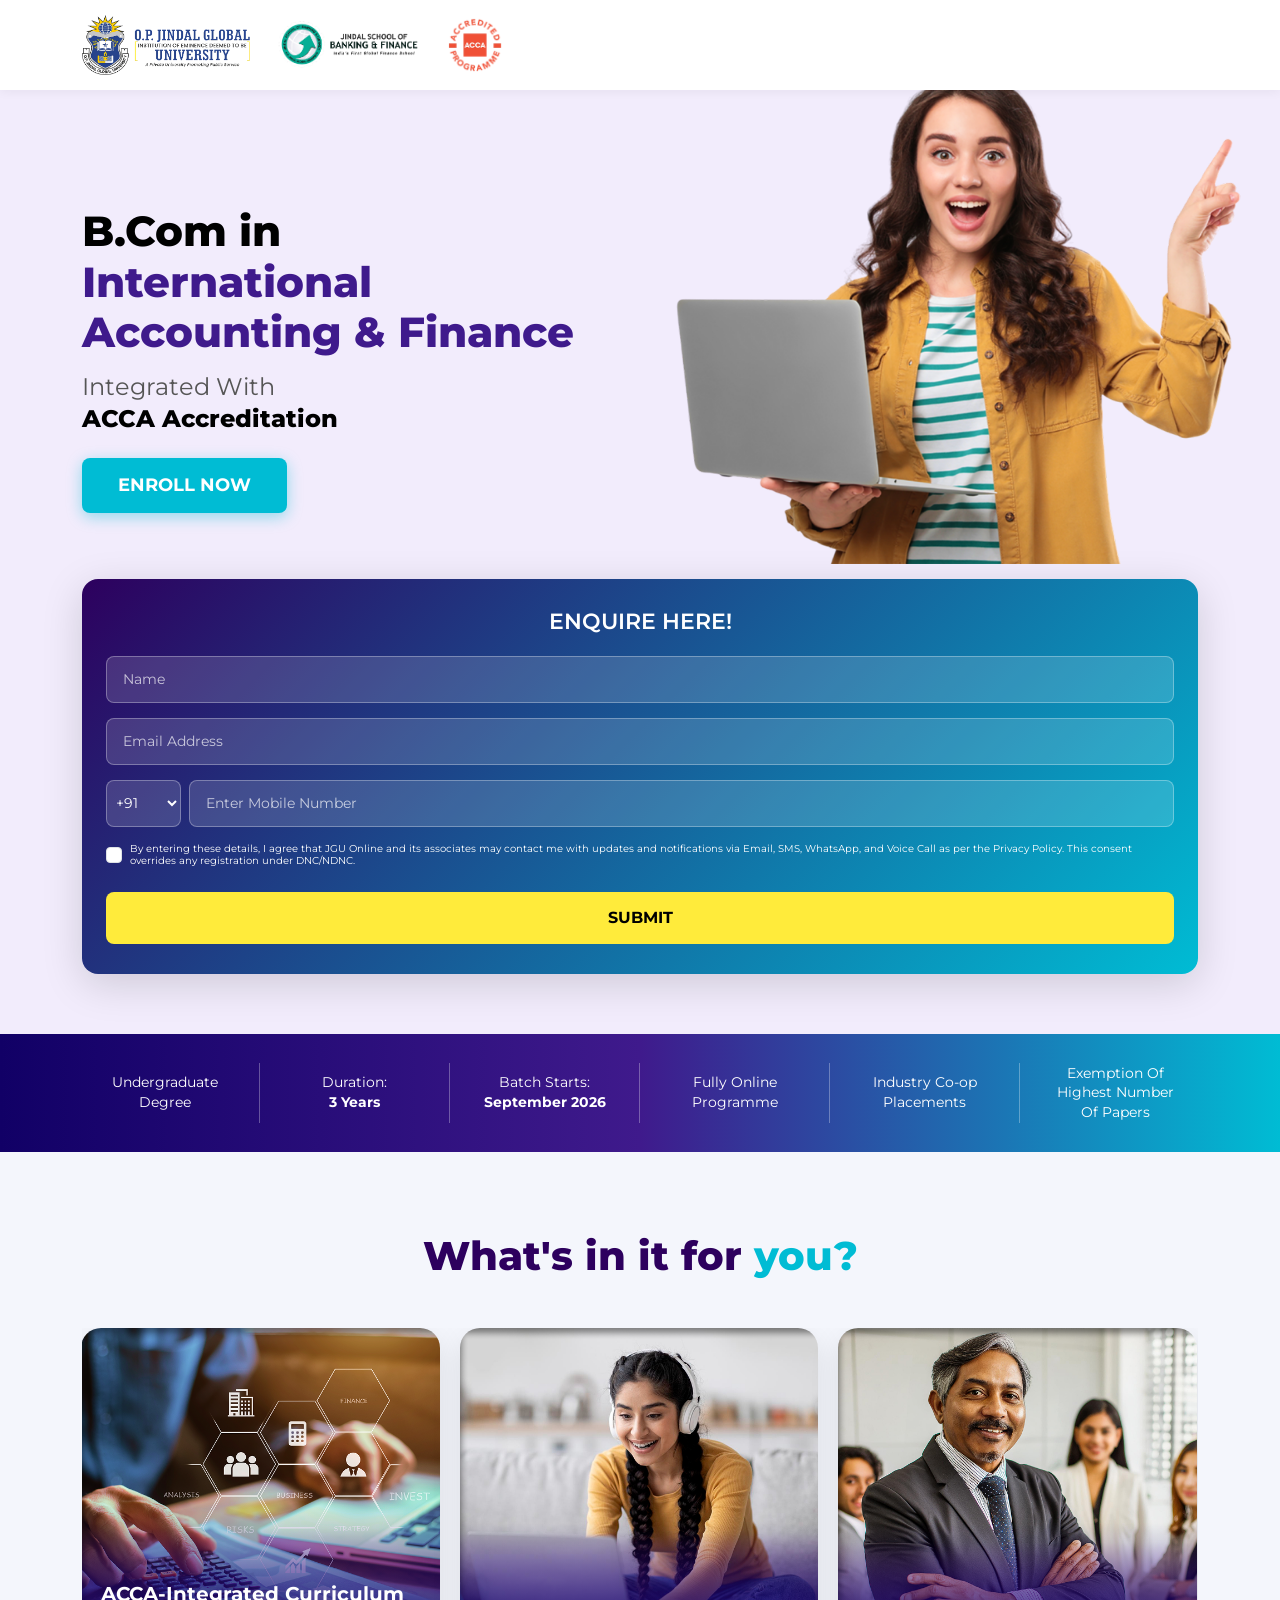
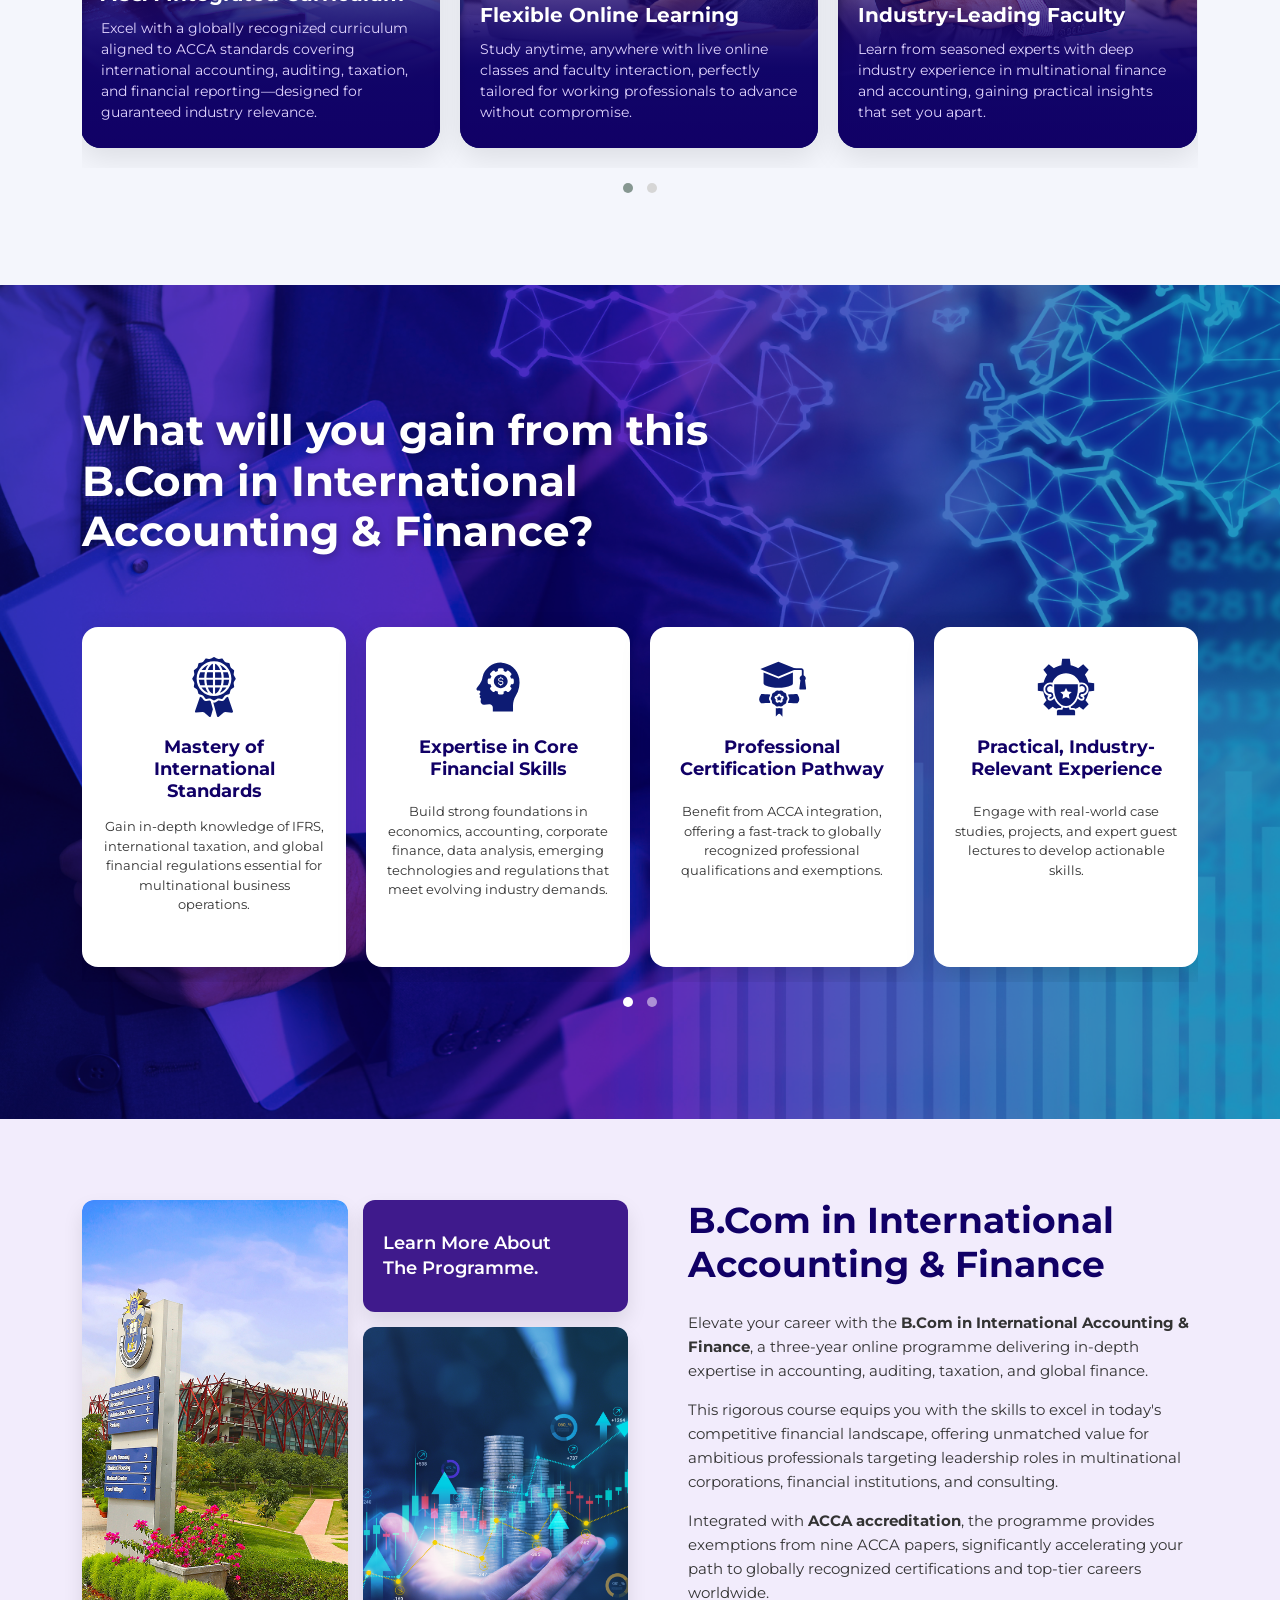
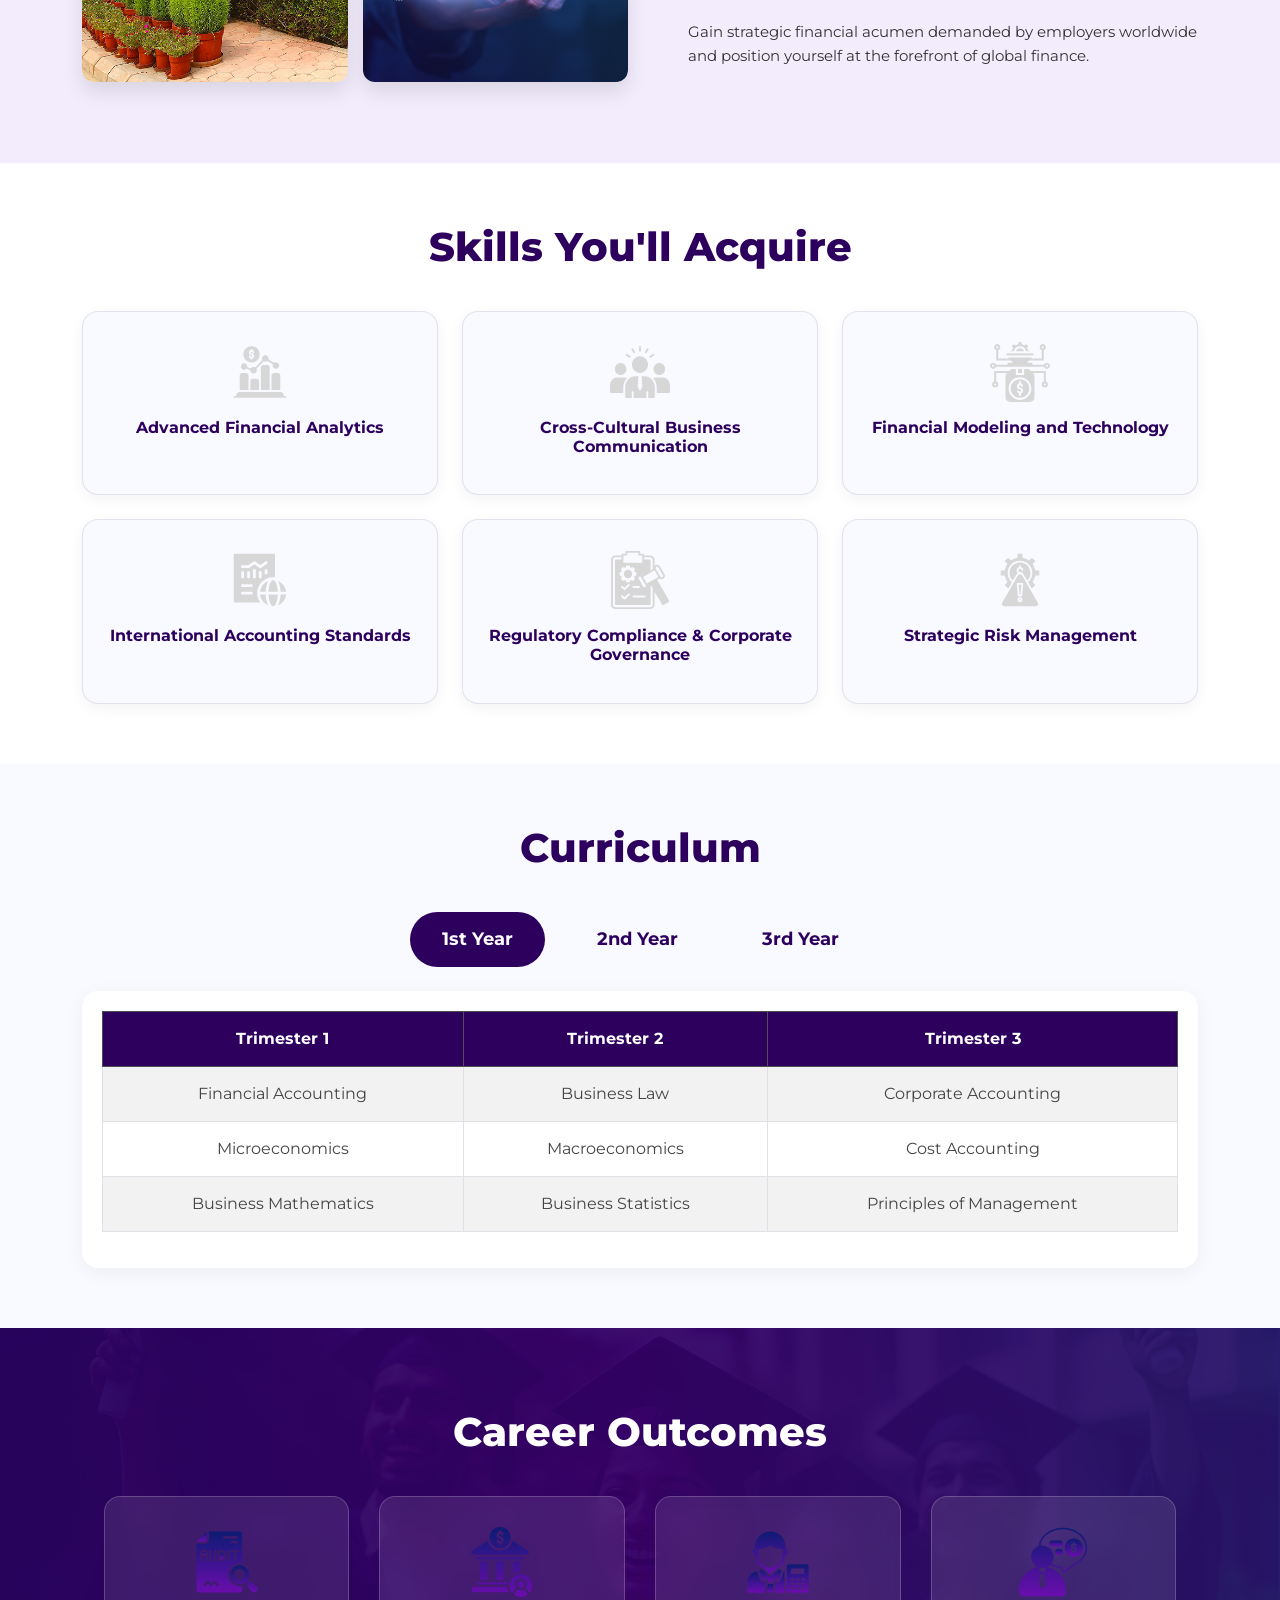
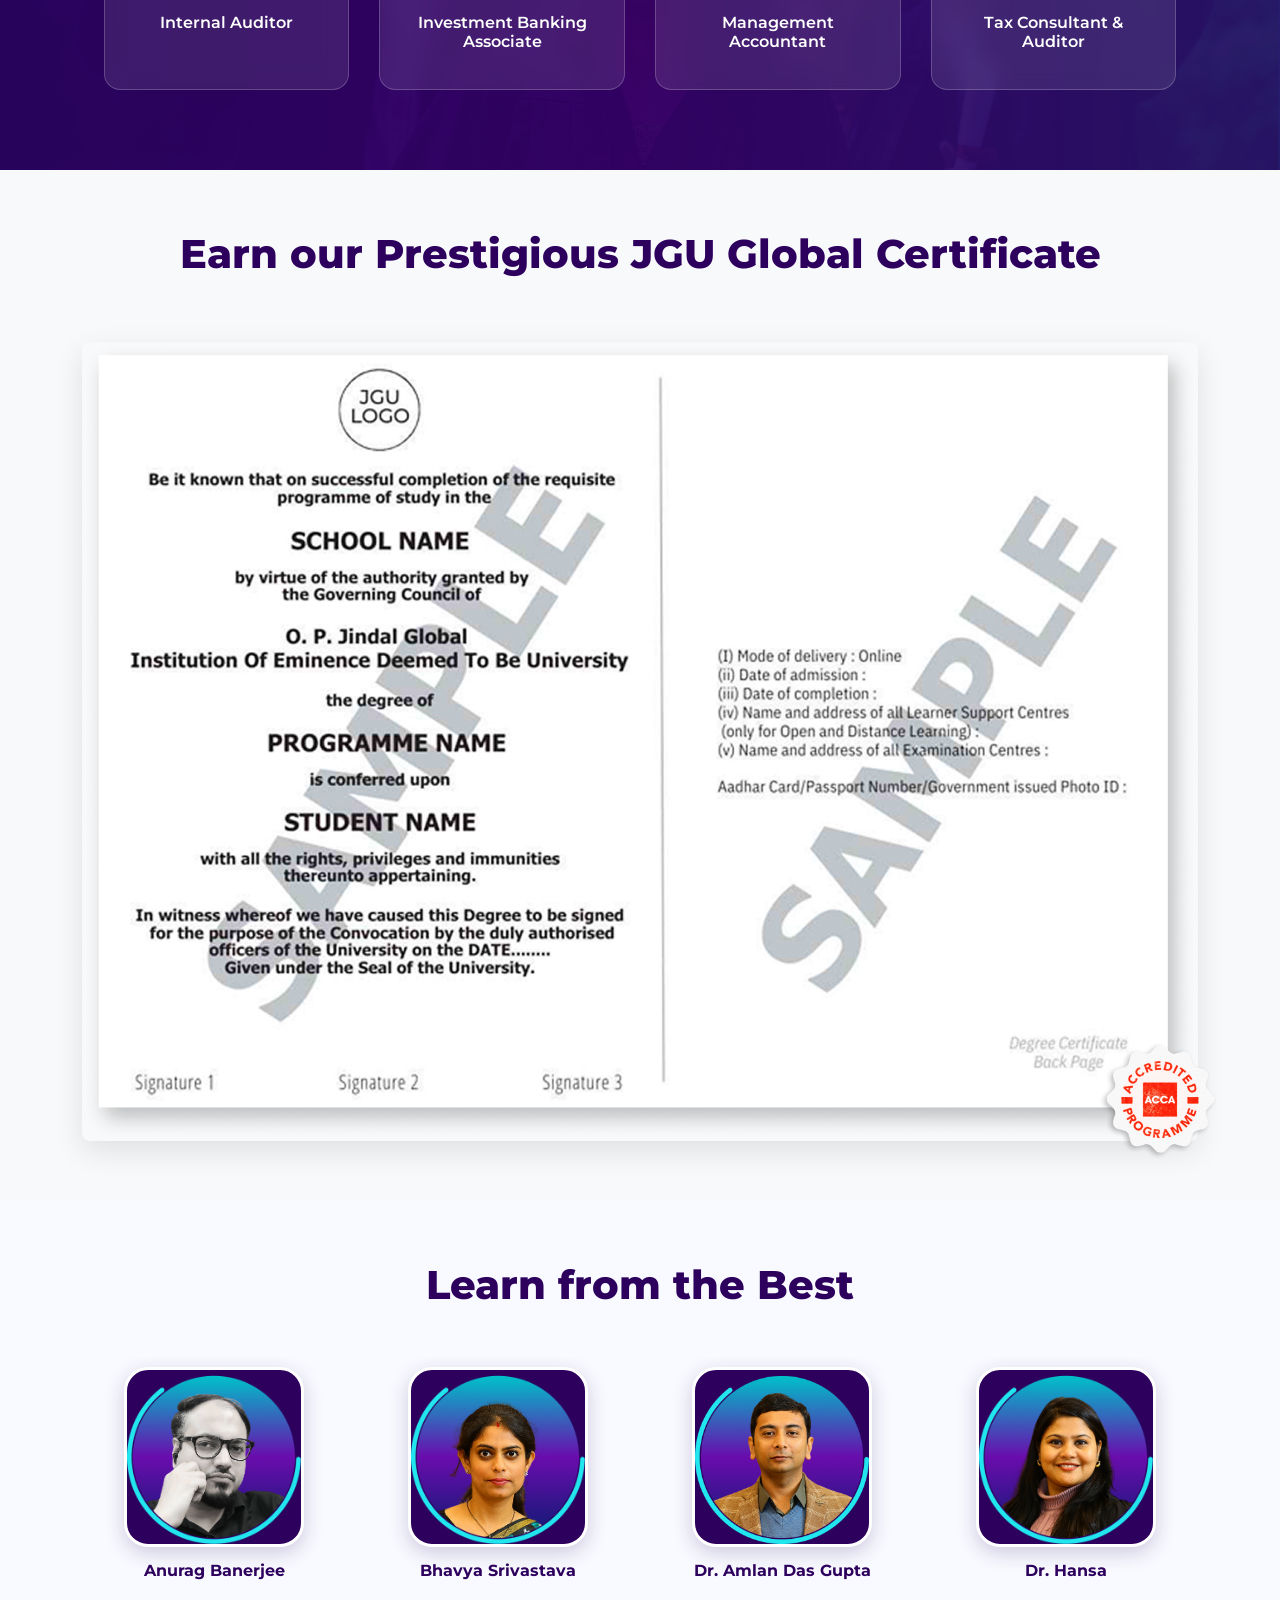
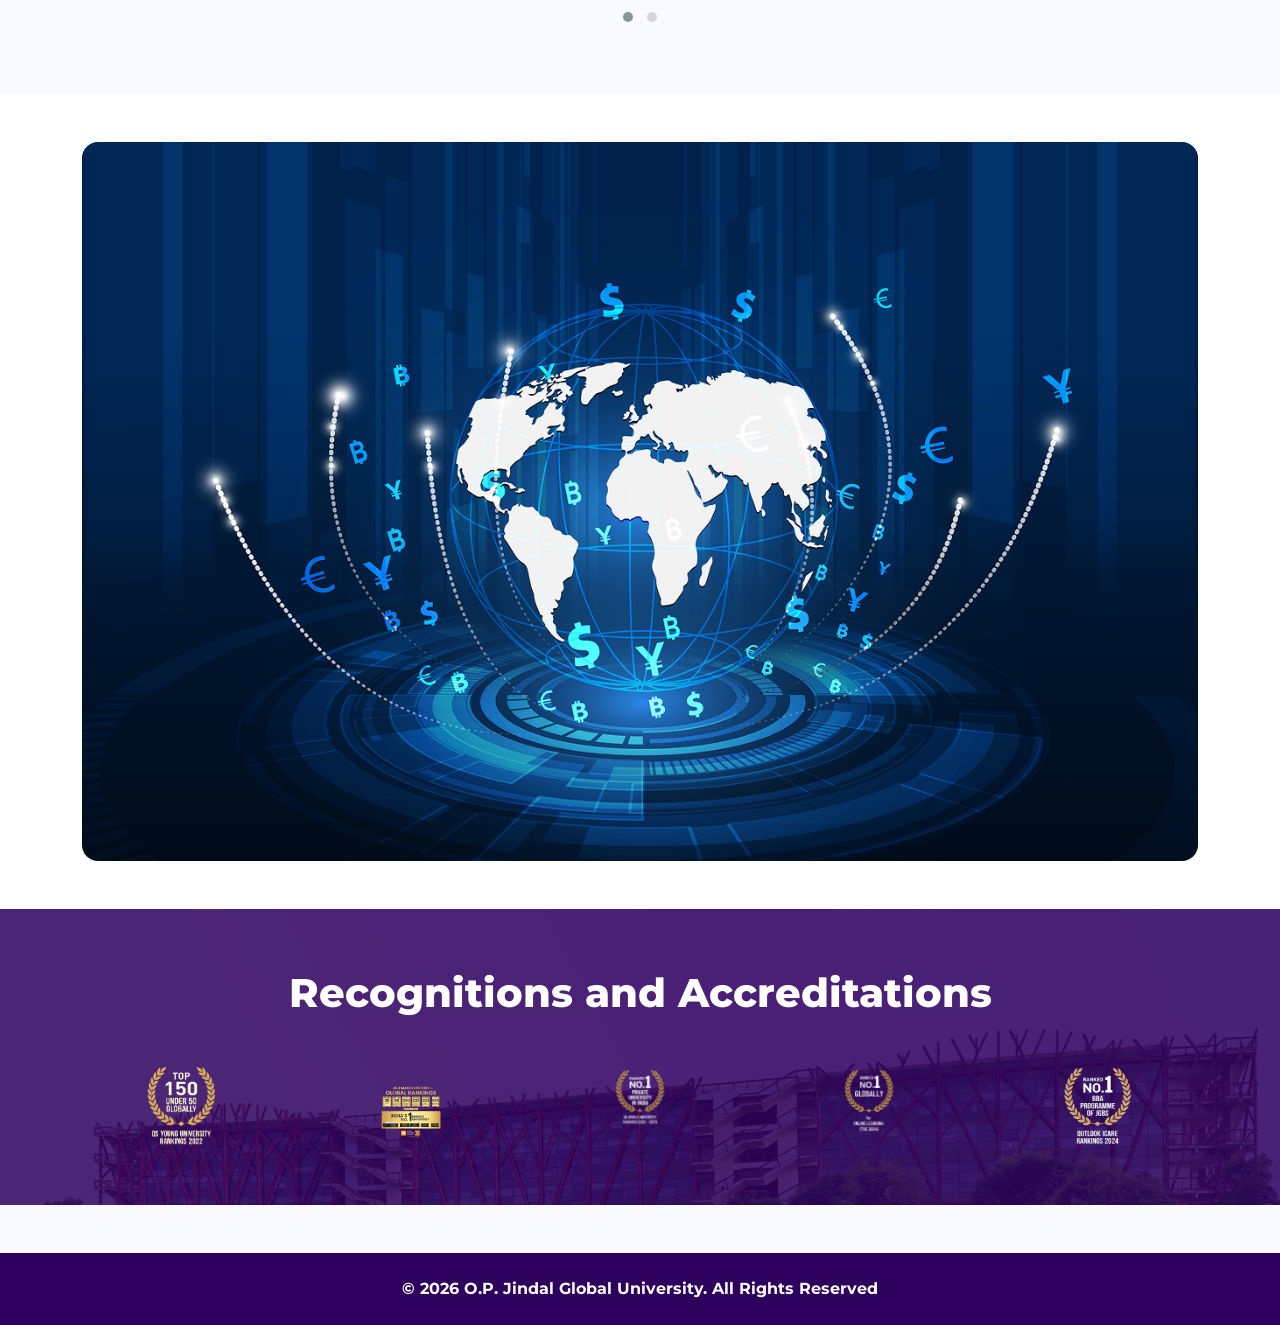
==== index.html @ ec458b99 "feat: implement interactive UI components with OwlCarousel and custom CSS styling for landing page" ====
<!DOCTYPE html>
<html lang="en">
<head>
  <meta charset="UTF-8">
  <meta name="viewport" content="width=device-width, initial-scale=1.0, viewport-fit=cover">
  <title>B.Com in International Accounting & Finance - O.P. Jindal Global University</title>

  <!-- Bootstrap CSS -->
  <link href="https://cdn.jsdelivr.net/npm/bootstrap@5.3.0/dist/css/bootstrap.min.css" rel="stylesheet">
  
  <!-- Owl Carousel -->
  <link rel="stylesheet" href="https://cdnjs.cloudflare.com/ajax/libs/OwlCarousel2/2.3.4/assets/owl.carousel.min.css"/>
  <link rel="stylesheet" href="https://cdnjs.cloudflare.com/ajax/libs/OwlCarousel2/2.3.4/assets/owl.theme.default.min.css"/>
  
  <!-- Bootstrap Icons -->
  <link href="https://cdn.jsdelivr.net/npm/bootstrap-icons@1.10.5/font/bootstrap-icons.css" rel="stylesheet">

  <!-- Google Fonts -->
  <link rel="preconnect" href="https://fonts.googleapis.com">
  <link rel="preconnect" href="https://fonts.gstatic.com" crossorigin>
  <link href="https://fonts.googleapis.com/css2?family=DM+Sans:wght@400;500;700&family=Montserrat:wght@300;400;500;600;700;800;900&display=swap" rel="stylesheet">

  <!-- Custom CSS -->
  <link rel="stylesheet" href="css/style.css">
</head>

<body>

  <!-- HEADER -->
  <header class="header-section section-global">
    <div class="container">
      <div class="row align-items-center">
        <div class="col-12">
          <div class="header-logos-container">
            <img src="Assets/Hero Section/LOGOS/1.png" class="header-logo-img" alt="JGU Logo">
            <img src="Assets/Hero Section/LOGOS/2.png" class="header-logo-img" alt="JSBF Logo">
            <img src="Assets/Hero Section/LOGOS/3.png" class="header-logo-img" alt="ACCA Logo">
          </div>
        </div>
      </div>
    </div>
  </header>

  <!-- HERO SECTION -->
  <section class="hero-section section-global">
    <div class="container">
      <div class="hero-inner">

        <!-- Left: Text -->
        <div class="hero-text-col">
          <h1 class="hero-title">
            <span class="title-black">B.Com in</span><br>
            <span class="title-purple">International<br>Accounting & Finance</span>
          </h1>
          <p class="hero-subtext">
            Integrated With<br>
            <strong>ACCA Accreditation</strong>
          </p>
          <div class="intro-btns mt-4">
            <a href="#enquire" class="btn-cta">ENROLL NOW</a>
          </div>
        </div>

        <!-- Center: Image -->
        <div class="hero-image-col">
          <img src="Assets/Hero Section/IMAGE/student image.png" alt="B.Com Student" class="hero-person-img">
        </div>

        <!-- Right: Form -->
        <div class="hero-form-col">
          <div class="enquire-hero-card">
            <h3 class="enquire-hero-title">ENQUIRE HERE!</h3>
            <form action="#" method="POST">
              <input type="text" class="hero-form-input" placeholder="Name" required>
              <input type="email" class="hero-form-input" placeholder="Email Address" required>
              <div class="d-flex mb-3">
                <select class="hero-form-input me-2 mb-0" style="width: 80px; padding: 12px 5px;" required>
                  <option value="+91">+91</option>
                </select>
                <input type="tel" class="hero-form-input mb-0 flex-grow-1" placeholder="Enter Mobile Number" required>
              </div>
              <div class="form-check mb-3">
                <input class="form-check-input" type="checkbox" value="" id="privacyCheck" required>
                <label class="form-check-label text-white" for="privacyCheck" style="font-size: 10px; line-height: 1.2;">
                  By entering these details, I agree that JGU Online and its associates may contact me with updates and notifications via Email, SMS, WhatsApp, and Voice Call as per the Privacy Policy. This consent overrides any registration under DNC/NDNC.
                </label>
              </div>
              <button type="submit" class="hero-submit-btn">SUBMIT</button>
            </form>
          </div>
        </div>

      </div>
    </div>

    <!-- Info Strip -->
    <div class="hero-info-strip">
      <div class="container">
        <div class="row text-center text-white align-items-center justify-content-center flex-wrap" style="row-gap: 15px;">
          <div class="col-6 col-md-4 col-lg-2 info-col">
            <p>Undergraduate<br>Degree</p>
          </div>
          <div class="col-6 col-md-4 col-lg-2 info-col">
            <p>Duration:<br><strong>3 Years</strong></p>
          </div>
          <div class="col-6 col-md-4 col-lg-2 info-col">
            <p>Batch Starts:<br><strong>September 2026</strong></p>
          </div>
          <div class="col-6 col-md-4 col-lg-2 info-col">
            <p>Fully Online<br>Programme</p>
          </div>
          <div class="col-6 col-md-4 col-lg-2 info-col">
            <p>Industry Co-op<br>Placements</p>
          </div>
          <div class="col-6 col-md-4 col-lg-2 info-col border-0">
            <p>Exemption Of<br>Highest Number<br>Of Papers</p>
          </div>
        </div>
      </div>
    </div>
  </section>



  <!-- WHAT'S IN IT FOR YOU -->
  <section class="whats-in-it-section section-global">
    <div class="container">
      <h2 class="section-title">What's in it for <span class="whats-title-highlight">you?</span></h2>
      <div class="whats-carousel owl-carousel owl-theme mt-5">
        
        <div class="whats-card">
          <div class="whats-img-wrapper">
            <img src="Assets/Whats in it for you/IMAGES/ACCA-Integrated Curriculum.png" alt="ACCA-Integrated Curriculum">
            <div class="whats-content">
              <h4 class="whats-card-title">ACCA-Integrated Curriculum</h4>
              <p class="whats-card-desc">Excel with a globally recognized curriculum aligned to ACCA standards covering international accounting, auditing, taxation, and financial reporting—designed for guaranteed industry relevance.</p>
            </div>
          </div>
        </div>

        <div class="whats-card">
          <div class="whats-img-wrapper">
            <img src="Assets/Whats in it for you/IMAGES/Flexible Online Learning.png" alt="Flexible Online Learning">
            <div class="whats-content">
              <h4 class="whats-card-title">Flexible Online Learning</h4>
              <p class="whats-card-desc">Study anytime, anywhere with live online classes and faculty interaction, perfectly tailored for working professionals to advance without compromise.</p>
            </div>
          </div>
        </div>

        <div class="whats-card">
          <div class="whats-img-wrapper">
            <img src="Assets/Whats in it for you/IMAGES/Industry-Leading Faculty.png" alt="Industry-Leading Faculty">
            <div class="whats-content">
              <h4 class="whats-card-title">Industry-Leading Faculty</h4>
              <p class="whats-card-desc">Learn from seasoned experts with deep industry experience in multinational finance and accounting, gaining practical insights that set you apart.</p>
            </div>
          </div>
        </div>

        <div class="whats-card">
          <div class="whats-img-wrapper">
            <img src="Assets/Whats in it for you/IMAGES/Hands-On Experience.png" alt="Hands-On Experience">
            <div class="whats-content">
              <h4 class="whats-card-title">Hands-On Experience</h4>
              <p class="whats-card-desc">Apply knowledge through real-world projects, financial case studies, and exclusive guest lectures, building skills employers demand.</p>
            </div>
          </div>
        </div>

        <div class="whats-card">
          <div class="whats-img-wrapper">
            <img src="Assets/Whats in it for you/IMAGES/Guaranteed Career Growth.png" alt="Guaranteed Career Growth">
            <div class="whats-content">
              <h4 class="whats-card-title">Guaranteed Career Growth</h4>
              <p class="whats-card-desc">Gain the knowledge to accelerate your career in accounting, auditing, corporate finance, taxation, and international finance. With dedicated career support, networking, and internships, you're assured a direct path to prestigious roles and lasting success.</p>
            </div>
          </div>
        </div>

      </div>
    </div>
  </section>

  <!-- WHAT WILL YOU GAIN -->
  <section class="what-gain-section section-global" style="background: url('Assets/What will you gain/IMAGES/bg picture.png') center/cover no-repeat;">
    <div class="container position-relative z-1">
      <div class="row mb-5">
        <div class="col-12 text-start">
          <h2 class="what-gain-main-title">What will you gain from this<br>B.Com in International<br>Accounting & Finance?</h2>
        </div>
      </div>
      
      <div class="row">
        <div class="col-12">
          <div class="what-gain-carousel owl-carousel owl-theme">
            
            <div class="what-gain-card text-center">
              <div class="what-gain-icon">
                <img src="Assets/What will you gain/ICONS/Mastery of  International Standards.svg" alt="Mastery of International Standards">
              </div>
              <h4 class="what-gain-card-title">Mastery of<br>International<br>Standards</h4>
              <p class="what-gain-card-desc">Gain in-depth knowledge of IFRS, international taxation, and global financial regulations essential for multinational business operations.</p>
            </div>

            <div class="what-gain-card text-center">
              <div class="what-gain-icon">
                <img src="Assets/What will you gain/ICONS/Expertise in Core Financial Skills.svg" alt="Expertise in Core Financial Skills">
              </div>
              <h4 class="what-gain-card-title">Expertise in Core<br>Financial Skills</h4>
              <p class="what-gain-card-desc">Build strong foundations in economics, accounting, corporate finance, data analysis, emerging technologies and regulations that meet evolving industry demands.</p>
            </div>

            <div class="what-gain-card text-center">
              <div class="what-gain-icon">
                <img src="Assets/What will you gain/ICONS/Professional Certification Pathway.svg" alt="Professional Certification Pathway">
              </div>
              <h4 class="what-gain-card-title">Professional<br>Certification Pathway</h4>
              <p class="what-gain-card-desc">Benefit from ACCA integration, offering a fast-track to globally recognized professional qualifications and exemptions.</p>
            </div>

            <div class="what-gain-card text-center">
              <div class="what-gain-icon">
                <img src="Assets/What will you gain/ICONS/Practical, Industry-Relevant Experience.svg" alt="Practical, Industry-Relevant Experience">
              </div>
              <h4 class="what-gain-card-title">Practical, Industry-<br>Relevant Experience</h4>
              <p class="what-gain-card-desc">Engage with real-world case studies, projects, and expert guest lectures to develop actionable skills.</p>
            </div>

            <div class="what-gain-card text-center">
              <div class="what-gain-icon">
                <img src="Assets/What will you gain/ICONS/Strong Career Prospects.svg" alt="Strong Career Prospects">
              </div>
              <h4 class="what-gain-card-title">Strong Career<br>Prospects</h4>
              <p class="what-gain-card-desc">Secure opportunities in global audit, taxation, financial planning, and consulting roles across multinational firms and regulatory bodies.</p>
            </div>

          </div>
        </div>
      </div>
    </div>
  </section>

  <!-- ABOUT PROGRAMME SECTION -->
  <section class="about-programme-section section-global">
    <div class="container">
      <div class="row align-items-center">
        <!-- Left: Image Grid -->
        <div class="col-lg-6 mb-5 mb-lg-0">
          <div class="about-image-grid">
            <img src="Assets/B.com programme/IMAGES/IMG 1.png" alt="Campus Building" class="about-img-1">
            <div class="about-purple-box">
              Learn More About<br>The Programme.
            </div>
            <img src="Assets/B.com programme/IMAGES/IMG 2.png" alt="Financial Growth" class="about-img-2">
          </div>
        </div>
        <!-- Right: Text Content -->
        <div class="col-lg-6 ps-lg-5">
          <h2 class="about-title">B.Com in International<br>Accounting & Finance</h2>
          <div class="about-desc">
            <p>Elevate your career with the <strong>B.Com in International Accounting & Finance</strong>, a three-year online programme delivering in-depth expertise in accounting, auditing, taxation, and global finance.</p>
            <p>This rigorous course equips you with the skills to excel in today's competitive financial landscape, offering unmatched value for ambitious professionals targeting leadership roles in multinational corporations, financial institutions, and consulting.</p>
            <p>Integrated with <strong>ACCA accreditation</strong>, the programme provides exemptions from nine ACCA papers, significantly accelerating your path to globally recognized certifications and top-tier careers worldwide.</p>
            <p>Gain strategic financial acumen demanded by employers worldwide and position yourself at the forefront of global finance.</p>
          </div>
        </div>
      </div>
    </div>
  </section>

  <!-- SKILLS YOU'LL ACQUIRE -->
  <section class="skills-section section-global">
    <div class="container">
      <h2 class="section-title">Skills You'll Acquire</h2>
      <div class="skills-grid">
        <div class="skill-card">
          <div class="skill-icon"><img src="Assets/Skills you'll acquire/ICONS/Advanced Financial Analytics.svg" alt="Advanced Financial Analytics"></div>
          <h4>Advanced Financial Analytics</h4>
        </div>
        <div class="skill-card">
          <div class="skill-icon"><img src="Assets/Skills you'll acquire/ICONS/Cross-Cultural Business Communication.svg" alt="Cross-Cultural Business Communication"></div>
          <h4>Cross-Cultural Business Communication</h4>
        </div>
        <div class="skill-card">
          <div class="skill-icon"><img src="Assets/Skills you'll acquire/ICONS/Financial Modeling and Technology.svg" alt="Financial Modeling and Technology"></div>
          <h4>Financial Modeling and Technology</h4>
        </div>
        <div class="skill-card">
          <div class="skill-icon"><img src="Assets/Skills you'll acquire/ICONS/International Accounting Standards.svg" alt="International Accounting Standards"></div>
          <h4>International Accounting Standards</h4>
        </div>
        <div class="skill-card">
          <div class="skill-icon"><img src="Assets/Skills you'll acquire/ICONS/Regulatory Compliance & Corporate Governance.svg" alt="Regulatory Compliance"></div>
          <h4>Regulatory Compliance & Corporate Governance</h4>
        </div>
        <div class="skill-card">
          <div class="skill-icon"><img src="Assets/Skills you'll acquire/ICONS/Strategic Risk Management.svg" alt="Strategic Risk Management"></div>
          <h4>Strategic Risk Management</h4>
        </div>
      </div>
    </div>
  </section>

  <!-- CURRICULUM -->
  <section class="curriculum-section section-global">
    <div class="container">
      <h2 class="section-title">Curriculum</h2>
      <ul class="nav nav-pills justify-content-center mb-4" id="curriculumTab" role="tablist">
        <li class="nav-item" role="presentation">
          <button class="nav-link active" id="year1-tab" data-bs-toggle="pill" data-bs-target="#year1" type="button" role="tab" aria-controls="year1" aria-selected="true">1st Year</button>
        </li>
        <li class="nav-item" role="presentation">
          <button class="nav-link" id="year2-tab" data-bs-toggle="pill" data-bs-target="#year2" type="button" role="tab" aria-controls="year2" aria-selected="false">2nd Year</button>
        </li>
        <li class="nav-item" role="presentation">
          <button class="nav-link" id="year3-tab" data-bs-toggle="pill" data-bs-target="#year3" type="button" role="tab" aria-controls="year3" aria-selected="false">3rd Year</button>
        </li>
      </ul>
      <div class="tab-content" id="curriculumTabContent">
        <!-- 1st Year -->
        <div class="tab-pane fade show active" id="year1" role="tabpanel" aria-labelledby="year1-tab">
          <div class="curriculum-table-wrapper">
            <table class="table table-striped table-bordered text-center">
              <thead class="table-dark">
                <tr>
                  <th>Trimester 1</th>
                  <th>Trimester 2</th>
                  <th>Trimester 3</th>
                </tr>
              </thead>
              <tbody>
                <tr>
                  <td>Financial Accounting</td>
                  <td>Business Law</td>
                  <td>Corporate Accounting</td>
                </tr>
                <tr>
                  <td>Microeconomics</td>
                  <td>Macroeconomics</td>
                  <td>Cost Accounting</td>
                </tr>
                <tr>
                  <td>Business Mathematics</td>
                  <td>Business Statistics</td>
                  <td>Principles of Management</td>
                </tr>
              </tbody>
            </table>
          </div>
        </div>
        <!-- 2nd Year -->
        <div class="tab-pane fade" id="year2" role="tabpanel" aria-labelledby="year2-tab">
          <div class="curriculum-table-wrapper">
            <table class="table table-striped table-bordered text-center">
              <thead class="table-dark">
                <tr>
                  <th>Trimester 4</th>
                  <th>Trimester 5</th>
                  <th>Trimester 6</th>
                </tr>
              </thead>
              <tbody>
                <tr>
                  <td>Financial Data Analysis</td>
                  <td>Financial Reporting</td>
                  <td>Financial Markets</td>
                </tr>
                <tr>
                  <td>Tableau for Data Visualization</td>
                  <td>Taxation Law</td>
                  <td>Auditing</td>
                </tr>
              </tbody>
            </table>
          </div>
        </div>
        <!-- 3rd Year -->
        <div class="tab-pane fade" id="year3" role="tabpanel" aria-labelledby="year3-tab">
          <div class="curriculum-table-wrapper">
            <table class="table table-striped table-bordered text-center">
              <thead class="table-dark">
                <tr>
                  <th>Trimester 7</th>
                  <th>Trimester 8</th>
                </tr>
              </thead>
              <tbody>
                <tr>
                  <td>Investment Analysis & Portfolio Management</td>
                  <td>Strategic Financial Management</td>
                </tr>
                <tr>
                  <td>International Finance</td>
                  <td>Business Ethics</td>
                </tr>
              </tbody>
            </table>
          </div>
        </div>
      </div>
    </div>
  </section>

  <!-- CAREER OUTCOMES -->
  <section class="career-section section-global" style="background: url('Assets/Career outcomes/IMAGES/bg image (3).png') center/cover no-repeat;">
    <div class="container">
      <h2 class="section-title text-white">Career Outcomes</h2>
      <div class="career-grid">
        <div class="career-card">
          <div class="career-icon"><img src="Assets/Career outcomes/ICONS/Internal Auditor.svg" alt="Internal Auditor"></div>
          <h4>Internal Auditor</h4>
        </div>
        <div class="career-card">
          <div class="career-icon"><img src="Assets/Career outcomes/ICONS/Investment Banking Associate.svg" alt="Investment Banking Associate"></div>
          <h4>Investment Banking Associate</h4>
        </div>
        <div class="career-card">
          <div class="career-icon"><img src="Assets/Career outcomes/ICONS/Management Accountant.svg" alt="Management Accountant"></div>
          <h4>Management Accountant</h4>
        </div>
        <div class="career-card">
          <div class="career-icon"><img src="Assets/Career outcomes/ICONS/Tax Consultant & Auditor.svg" alt="Tax Consultant & Auditor"></div>
          <h4>Tax Consultant & Auditor</h4>
        </div>
      </div>
    </div>
  </section>

  <!-- CERTIFICATE -->
  <section class="certificate-section section-global bg-light">
    <div class="container text-center">
      <h2 class="section-title">Earn our Prestigious JGU Global Certificate</h2>
      <div class="cert-images mt-4 position-relative" style="display:inline-block;">
        <img src="Assets/Earn our Prestigious JGU Global Certificate/SAMPLE CERTF.png" alt="Sample Certificate" style="max-width: 100%; height: auto; box-shadow: 0 10px 30px rgba(0,0,0,0.1); border-radius: 8px;">
        <img src="Assets/Earn our Prestigious JGU Global Certificate/STAMP.png" alt="Stamp" style="position: absolute; bottom: -20px; right: -20px; width: 120px; z-index: 2;">
      </div>
    </div>
  </section>

  <!-- FACULTY -->
  <section class="faculty-section section-global">
    <div class="container">
      <h2 class="section-title">Learn from the Best</h2>
      <div class="faculty-carousel owl-carousel owl-theme mt-5">
        <div class="faculty-card"><div class="faculty-image"><img src="Assets/Faculty/IMAGES/Anurag Banerjee.png" alt="Anurag Banerjee"></div><h3 class="faculty-name">Anurag Banerjee</h3></div>
        <div class="faculty-card"><div class="faculty-image"><img src="Assets/Faculty/IMAGES/Bhavya Srivastava.png" alt="Bhavya Srivastava"></div><h3 class="faculty-name">Bhavya Srivastava</h3></div>
        <div class="faculty-card"><div class="faculty-image"><img src="Assets/Faculty/IMAGES/Dr. Amlan Das Gupta.png" alt="Dr. Amlan Das Gupta"></div><h3 class="faculty-name">Dr. Amlan Das Gupta</h3></div>
        <div class="faculty-card"><div class="faculty-image"><img src="Assets/Faculty/IMAGES/dr. Hansa.png" alt="Dr. Hansa"></div><h3 class="faculty-name">Dr. Hansa</h3></div>
        <div class="faculty-card"><div class="faculty-image"><img src="Assets/Faculty/IMAGES/Dr. Kanchan Sehrawat.png" alt="Dr. Kanchan Sehrawat"></div><h3 class="faculty-name">Dr. Kanchan Sehrawat</h3></div>
        <div class="faculty-card"><div class="faculty-image"><img src="Assets/Faculty/IMAGES/Dr. Monika Gupta.png" alt="Dr. Monika Gupta"></div><h3 class="faculty-name">Dr. Monika Gupta</h3></div>
        <div class="faculty-card"><div class="faculty-image"><img src="Assets/Faculty/IMAGES/Dr. Nishika Bhatia.png" alt="Dr. Nishika Bhatia"></div><h3 class="faculty-name">Dr. Nishika Bhatia</h3></div>
        <div class="faculty-card"><div class="faculty-image"><img src="Assets/Faculty/IMAGES/Dr. Saurabh Sharma.png" alt="Dr. Saurabh Sharma"></div><h3 class="faculty-name">Dr. Saurabh Sharma</h3></div>
      </div>
    </div>
  </section>

  <!-- NEED TO KNOW MORE -->
  <section class="py-5 bg-white text-center">
    <div class="container">
      <img src="Assets/Need to know more/img brochure (3).png" alt="Need to know more" style="max-width: 100%; height: auto; border-radius: 16px;">
    </div>
  </section>

  <!-- RECOGNITIONS -->
  <section class="recognitions-section section-global" style="background: url('Assets/Recognitions/bg picture.png') center/cover no-repeat;">
    <div class="container">
      <h2 class="section-title text-white">Recognitions and Accreditations</h2>
      <div class="recognitions-carousel owl-carousel owl-theme mt-5">
        <div class="rec-item"><img src="Assets/Recognitions/1.png" alt="Recognition 1"></div>
        <div class="rec-item"><img src="Assets/Recognitions/2.png" alt="Recognition 2"></div>
        <div class="rec-item"><img src="Assets/Recognitions/3.png" alt="Recognition 3"></div>
        <div class="rec-item"><img src="Assets/Recognitions/4.png" alt="Recognition 4"></div>
        <div class="rec-item"><img src="Assets/Recognitions/5.png" alt="Recognition 5"></div>
        <div class="rec-item"><img src="Assets/Recognitions/image 10.png" alt="Recognition 10"></div>
        <div class="rec-item"><img src="Assets/Recognitions/image 11.png" alt="Recognition 11"></div>
        <div class="rec-item"><img src="Assets/Recognitions/image 12.png" alt="Recognition 12"></div>
      </div>
    </div>
  </section>

  <!-- FOOTER -->
  <footer id="enquire" class="py-4 mt-5 text-center">
    <div class="container">
      <p class="mb-0 fw-bold text-white">
        &copy; 2026 O.P. Jindal Global University. All Rights Reserved
      </p>
    </div>
  </footer>

  <!-- Scripts -->
  <script src="https://cdnjs.cloudflare.com/ajax/libs/jquery/3.6.0/jquery.min.js"></script>
  <script src="https://cdnjs.cloudflare.com/ajax/libs/OwlCarousel2/2.3.4/owl.carousel.min.js"></script>
  <script src="https://cdn.jsdelivr.net/npm/bootstrap@5.3.0/dist/js/bootstrap.bundle.min.js"></script>
  <script src="js/script.js"></script>

</body>
</html>
---- css/style.css ----
/* ================================================
   B.COM INTERNATIONAL ACCOUNTING & FINANCE — STYLESHEET
   Colors: #2D005E (Deep Purple), #FF9800 (Orange), #ffffff
   Font: Montserrat, DM Sans
================================================ */

* { margin: 0; padding: 0; box-sizing: border-box; }

body {
  font-family: 'Montserrat', sans-serif;
  color: #333;
  overflow-x: hidden;
  background: #f8faff;
}

.section-global {
  width: 100%;
  max-width: 100% !important;
  padding: 60px 0;
}

/* ================================================
   HEADER
================================================ */
.header-section {
  padding: 15px 0;
  background: #fff;
  position: sticky;
  top: 0;
  z-index: 999;
  box-shadow: 0 2px 10px rgba(0,0,0,0.05);
}

.header-logo-img {
  height: 60px;
  object-fit: contain;
  display: block;
}

.header-logos-container {
  display: flex;
  align-items: center;
  gap: 20px;
}

@media (max-width: 768px) {
  .header-logo-img {
    height: 45px;
  }
  .header-logos-container {
    gap: 10px;
    justify-content: center;
    flex-wrap: wrap;
  }
}

/* ================================================
   HERO SECTION
================================================ */
.hero-section {
  position: relative;
  overflow: hidden;
  background: #f2ecfc;
  min-height: 500px;
  padding: 80px 0 0 0;
  color: #333;
}

.hero-inner {
  display: flex;
  align-items: center;
  gap: 30px;
  flex-wrap: wrap;
  padding-bottom: 60px;
}

.hero-text-col {
  flex: 1 1 35%;
  min-width: 300px;
  z-index: 2;
}

.hero-image-col {
  flex: 1 1 30%;
  display: flex;
  align-items: flex-end;
  justify-content: center;
  min-width: 250px;
}

.hero-person-img {
  width: 100%;
  max-width: 650px;
  object-fit: contain;
  display: block;
  margin-bottom: -15px; 
  transform: scale(1.3) translateX(30px);
  transform-origin: bottom center;
  position: relative;
  z-index: 5;
}

.hero-title {
  font-size: 42px;
  line-height: 1.2;
  margin-bottom: 14px;
}

.title-black {
  color: #000;
  font-weight: 800;
}

.title-purple {
  color: #3f1a8c;
  font-weight: 800;
}

.hero-subtext {
  font-size: 24px;
  color: #555;
  line-height: 1.3;
}
.hero-subtext strong {
  color: #000;
  font-weight: 800;
}

.intro-btns {
  display: flex;
  gap: 15px;
  flex-wrap: wrap;
}

.btn-cta {
  background: #00bcd4;
  color: #fff;
  font-weight: 700;
  font-size: 18px;
  padding: 14px 36px;
  border: none;
  border-radius: 8px;
  cursor: pointer;
  transition: all 0.3s ease;
  text-decoration: none;
  text-transform: uppercase;
  box-shadow: 0 4px 15px rgba(0, 188, 212, 0.4);
}

.btn-cta:hover { 
  background: #0097a7;
  color: #fff;
  transform: translateY(-2px); 
}

/* ================================================
   ENQUIRE FORM (HERO)
================================================ */
.hero-form-col {
  flex: 1 1 30%;
  min-width: 300px;
  z-index: 2;
}

.enquire-hero-card {
  background: linear-gradient(135deg, #2D005E 0%, #00bcd4 100%);
  border-radius: 16px;
  padding: 30px 24px;
  box-shadow: 0 10px 40px rgba(0,0,0,0.15);
  color: #fff;
  position: relative;
  z-index: 10;
}

.enquire-hero-title {
  font-size: 22px;
  font-weight: 600;
  color: #fff;
  text-align: center;
  margin-bottom: 20px;
}

.hero-form-input {
  width: 100%;
  background: rgba(255, 255, 255, 0.15);
  border: 1px solid rgba(255, 255, 255, 0.3);
  border-radius: 8px;
  padding: 12px 16px;
  color: #fff;
  font-family: 'Montserrat', sans-serif;
  font-size: 14px;
  margin-bottom: 15px;
  outline: none;
}
.hero-form-input::placeholder {
  color: rgba(255, 255, 255, 0.7);
}
.hero-form-input:focus {
  border-color: #fff;
}

.hero-submit-btn {
  width: 100%;
  background: #ffeb3b;
  color: #000;
  border: none;
  border-radius: 8px;
  padding: 14px;
  font-weight: 700;
  font-size: 16px;
  cursor: pointer;
  text-transform: uppercase;
  transition: all 0.3s ease;
  margin-top: 5px;
}
.hero-submit-btn:hover { 
  background: #fbc02d;
  transform: translateY(-2px); 
}

/* Info Strip */
.hero-info-strip {
  background: linear-gradient(90deg, #110066 0%, #3f1a8c 50%, #00bcd4 100%);
  padding: 20px 0;
}
.info-col {
  border-right: 1px solid rgba(255,255,255,0.3);
  font-size: 14px;
  line-height: 1.4;
  display: flex;
  align-items: center;
  justify-content: center;
  padding: 10px;
}
.info-col p { margin: 0; }
.info-col.border-0 { border-right: none; }

@media (max-width: 991px) {
  .info-col {
    border-right: none !important;
  }
}

/* ================================================
   ABOUT PROGRAMME SECTION
================================================ */
.about-programme-section {
  background: #f2ecfc; /* light lavender background */
  padding: 80px 0;
}

.about-image-grid {
  display: grid;
  grid-template-columns: 1fr 1fr;
  grid-template-rows: auto auto;
  gap: 15px;
}

.about-img-1 {
  grid-column: 1;
  grid-row: 1 / 3;
  width: 100%;
  height: 100%;
  object-fit: cover;
  border-radius: 12px;
  box-shadow: 0 10px 20px rgba(0,0,0,0.1);
}

.about-purple-box {
  grid-column: 2;
  grid-row: 1;
  background: #3f1a8c;
  border-radius: 12px;
  color: #fff;
  padding: 30px 20px;
  display: flex;
  align-items: center;
  justify-content: flex-start;
  font-size: 18px;
  font-weight: 600;
  line-height: 1.4;
  box-shadow: 0 10px 20px rgba(0,0,0,0.1);
}

.about-img-2 {
  grid-column: 2;
  grid-row: 2;
  width: 100%;
  height: 100%;
  object-fit: cover;
  border-radius: 12px;
  box-shadow: 0 10px 20px rgba(0,0,0,0.1);
}

.about-title {
  color: #110066;
  font-size: 36px;
  font-weight: 700;
  line-height: 1.2;
  margin-bottom: 25px;
}

.about-desc p {
  color: #333;
  font-size: 15px;
  line-height: 1.6;
  margin-bottom: 15px;
}

@media (max-width: 768px) {
  .about-image-grid {
    grid-template-columns: 1fr;
    grid-template-rows: auto;
  }
  .about-img-1 {
    grid-column: 1;
    grid-row: 1;
    height: 300px;
  }
  .about-purple-box {
    grid-column: 1;
    grid-row: 2;
  }
  .about-img-2 {
    grid-column: 1;
    grid-row: 3;
    height: 300px;
  }
  .about-title {
    font-size: 28px;
  }
}

/* ================================================
   GENERAL SECTIONS
================================================ */
.section-title {
  font-size: 40px;
  font-weight: 800;
  color: #2D005E;
  margin-bottom: 40px;
  text-align: center;
}

/* ================================================
   WHAT'S IN IT FOR YOU
================================================ */
.whats-in-it-section {
  background: #f4f6fc;
  padding: 80px 0;
}
.whats-title-highlight {
  color: #00bcd4;
}

.whats-carousel .owl-stage {
  display: flex;
}
.whats-card {
  position: relative;
  border-radius: 20px;
  overflow: hidden;
  box-shadow: 0 10px 30px rgba(0,0,0,0.1);
  height: 420px;
  margin-bottom: 20px;
  display: flex;
  flex-direction: column;
}

.whats-img-wrapper {
  width: 100%;
  height: 100%;
  position: relative;
}

.whats-img-wrapper img {
  width: 100%;
  height: 100%;
  object-fit: cover;
}

.whats-content {
  position: absolute;
  bottom: 0;
  left: 0;
  width: 100%;
  padding: 80px 20px 25px 20px;
  background: linear-gradient(to top, rgba(17,0,102,1) 0%, rgba(17,0,102,0.8) 40%, transparent 100%);
  color: #fff;
  text-align: left;
}

.whats-card-title {
  font-size: 20px;
  font-weight: 700;
  margin-bottom: 12px;
}

.whats-card-desc {
  font-size: 14px;
  line-height: 1.5;
  margin: 0;
  color: #e0d4ff;
}

/* ================================================
   WHAT WILL YOU GAIN
================================================ */
.what-gain-section {
  position: relative;
  padding: 120px 0 100px 0;
  overflow: hidden;
}

.what-gain-section::before {
  content: "";
  position: absolute;
  top: 0; left: 0; right: 0; bottom: 0;
  background: rgba(17, 0, 102, 0.4);
  z-index: 0;
}

.what-gain-main-title {
  color: #fff;
  font-size: 42px;
  font-weight: 700;
  line-height: 1.2;
  text-shadow: 0 2px 10px rgba(0,0,0,0.3);
}

.what-gain-card {
  background: #fff;
  border-radius: 16px;
  padding: 30px 20px;
  box-shadow: 0 10px 30px rgba(0,0,0,0.15);
  height: 340px;
  display: flex;
  flex-direction: column;
  align-items: center;
  justify-content: flex-start;
  margin: 15px 0;
}

.what-gain-icon {
  width: 60px;
  height: 60px;
  margin-bottom: 20px;
}

.what-gain-icon img {
  width: 100%;
  height: 100%;
  object-fit: contain;
}

.what-gain-card-title {
  color: #110066;
  font-size: 18px;
  font-weight: 700;
  margin-bottom: 15px;
  min-height: 50px;
}

.what-gain-card-desc {
  color: #333;
  font-size: 13px;
  line-height: 1.5;
  margin: 0;
}

.what-gain-carousel .owl-nav {
  display: none;
}
.what-gain-carousel .owl-dots .owl-dot span {
  background: rgba(255,255,255,0.5);
}
.what-gain-carousel .owl-dots .owl-dot.active span {
  background: #fff;
}

/* ================================================
   SKILLS YOU'LL ACQUIRE
================================================ */
.skills-section {
  background: #fff;
}

.skills-grid {
  display: grid;
  grid-template-columns: repeat(3, 1fr);
  gap: 24px;
}

.skill-card {
  background: #f8faff;
  border-radius: 16px;
  padding: 30px 20px;
  text-align: center;
  box-shadow: 0 4px 15px rgba(0,0,0,0.05);
  border: 1px solid rgba(45,0,94,0.1);
  transition: transform 0.3s;
}

.skill-card:hover {
  transform: translateY(-5px);
  box-shadow: 0 8px 20px rgba(45,0,94,0.15);
}

.skill-icon {
  width: 60px;
  height: 60px;
  margin: 0 auto 16px;
}

.skill-icon img {
  width: 100%;
  height: 100%;
  object-fit: contain;
}

.skill-card h4 {
  font-size: 16px;
  font-weight: 700;
  color: #2D005E;
}

@media (max-width: 768px) {
  .skills-grid { grid-template-columns: repeat(2, 1fr); }
}

/* ================================================
   CURRICULUM TABS
================================================ */
.curriculum-section .nav-pills .nav-link {
  color: #2D005E;
  font-weight: 700;
  font-size: 18px;
  padding: 12px 30px;
  border-radius: 40px;
  margin: 0 10px;
  border: 2px solid transparent;
}

.curriculum-section .nav-pills .nav-link.active {
  background: #2D005E;
  color: #fff;
}

.curriculum-table-wrapper {
  background: #fff;
  border-radius: 16px;
  padding: 20px;
  box-shadow: 0 5px 20px rgba(0,0,0,0.05);
  overflow-x: auto;
}

.curriculum-table-wrapper th {
  background: #2D005E;
  color: #fff;
  padding: 15px;
  font-weight: 700;
}

.curriculum-table-wrapper td {
  padding: 15px;
  color: #444;
}

/* ================================================
   CAREER OUTCOMES
================================================ */
.career-section {
  position: relative;
  padding: 80px 0;
}
.career-section::before {
  content: '';
  position: absolute;
  top: 0; left: 0; right: 0; bottom: 0;
  background: rgba(45, 0, 94, 0.85); /* Overlay */
}
.career-section .container {
  position: relative;
  z-index: 2;
}

.career-grid {
  display: flex;
  flex-wrap: wrap;
  justify-content: center;
  gap: 30px;
}

.career-card {
  background: rgba(255, 255, 255, 0.1);
  backdrop-filter: blur(10px);
  border: 1px solid rgba(255, 255, 255, 0.2);
  border-radius: 16px;
  padding: 30px 20px;
  width: 22%;
  min-width: 200px;
  text-align: center;
  color: #fff;
}

.career-icon {
  width: 70px;
  height: 70px;
  margin: 0 auto 16px;
}

.career-icon img {
  width: 100%;
  height: 100%;
}

.career-card h4 {
  font-size: 16px;
  font-weight: 600;
}

/* ================================================
   FACULTY CAROUSEL
================================================ */
.faculty-section {
  background: #f8faff;
}
.faculty-card {
  text-align: center;
  padding: 10px;
}

.faculty-image {
  width: 180px;
  height: 180px;
  border-radius: 24px;
  overflow: hidden;
  margin: 0 auto 14px;
  border: 3px solid #fff;
  background: #2D005E;
  box-shadow: 0 6px 20px rgba(45,0,94,0.2);
}

.faculty-image img {
  width: 100%;
  height: 100%;
  object-fit: cover;
}

.faculty-name {
  font-size: 16px;
  font-weight: 700;
  color: #2D005E;
  margin-bottom: 6px;
}

/* ================================================
   RECOGNITIONS CAROUSEL
================================================ */
.recognitions-section {
  position: relative;
}
.recognitions-section::before {
  content: '';
  position: absolute;
  top: 0; left: 0; right: 0; bottom: 0;
  background: rgba(45, 0, 94, 0.85); /* Overlay */
}
.recognitions-section .container {
  position: relative;
  z-index: 2;
}

.rec-item img {
  max-height: 80px;
  object-fit: contain;
  margin: 0 auto;
  display: block;
}

/* ================================================
   FOOTER
================================================ */
footer {
  background: #2D005E;
  color: #fff;
  padding: 20px 0;
}
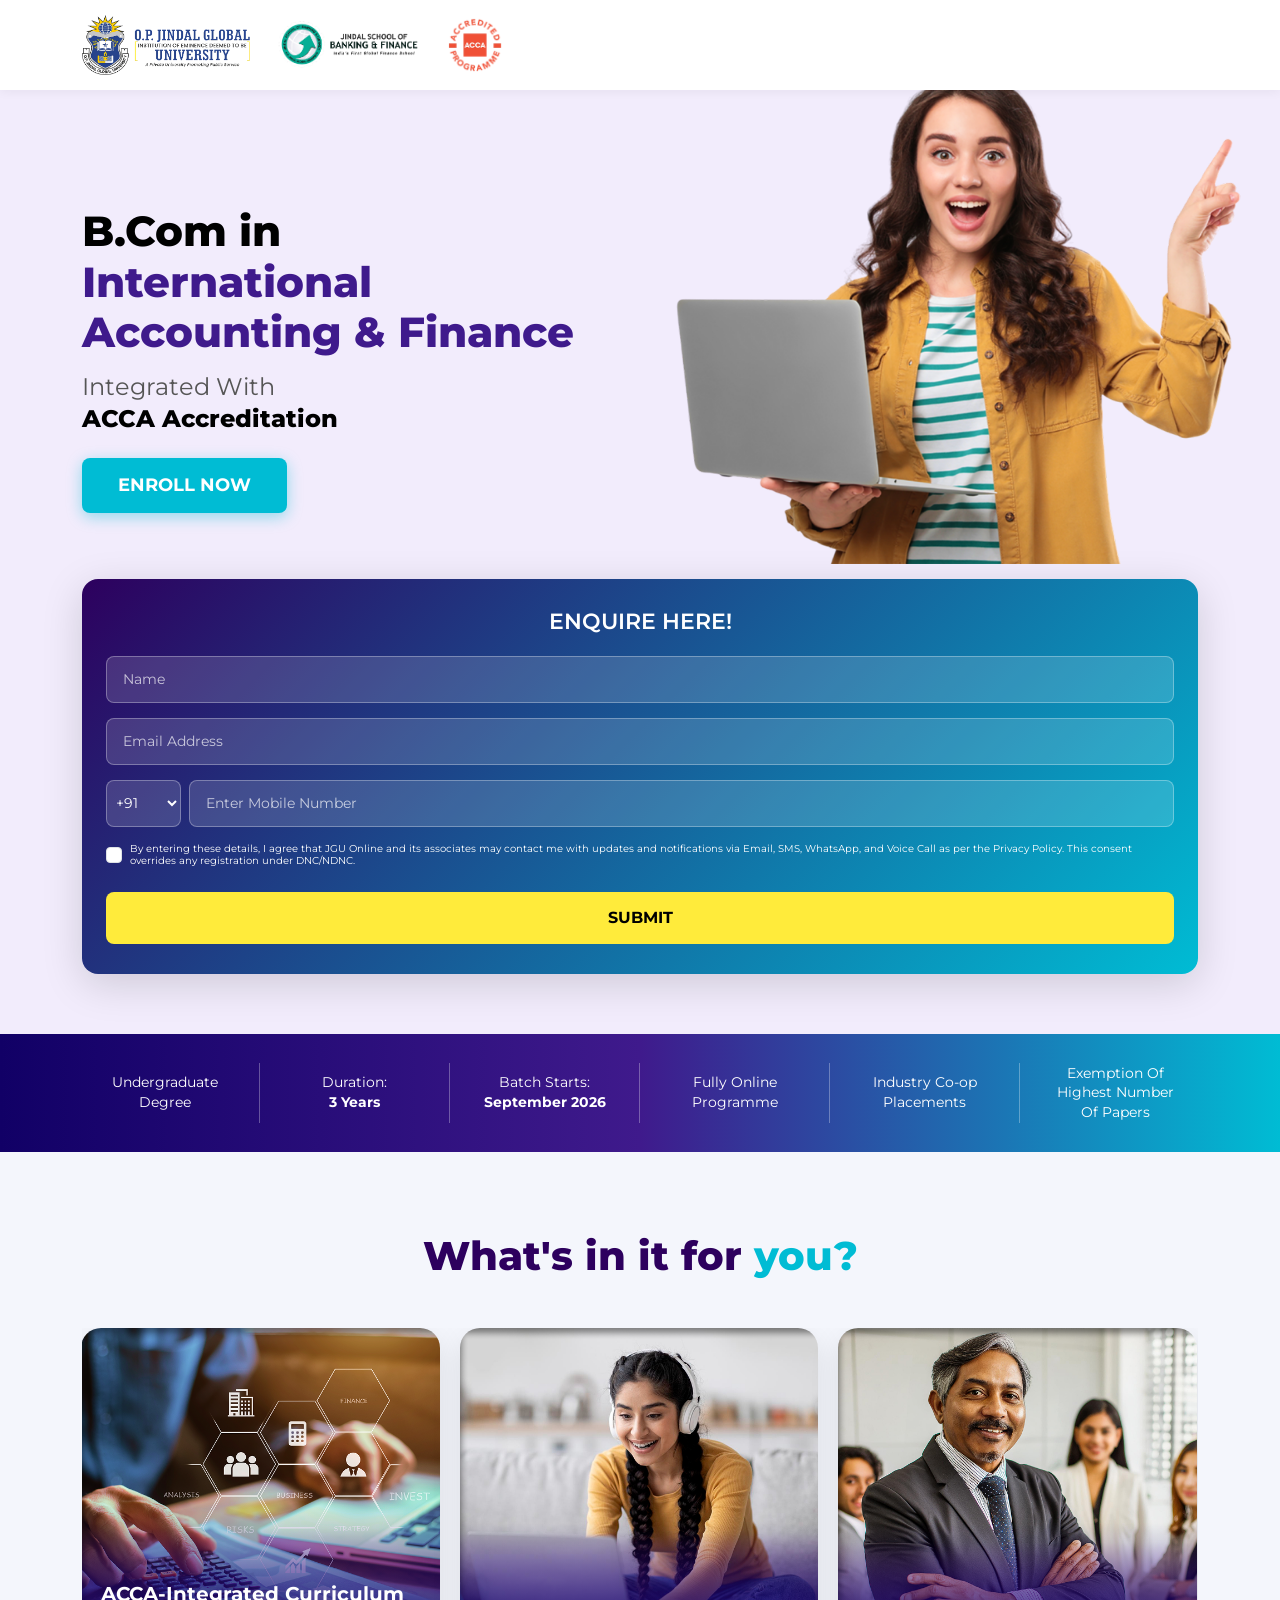
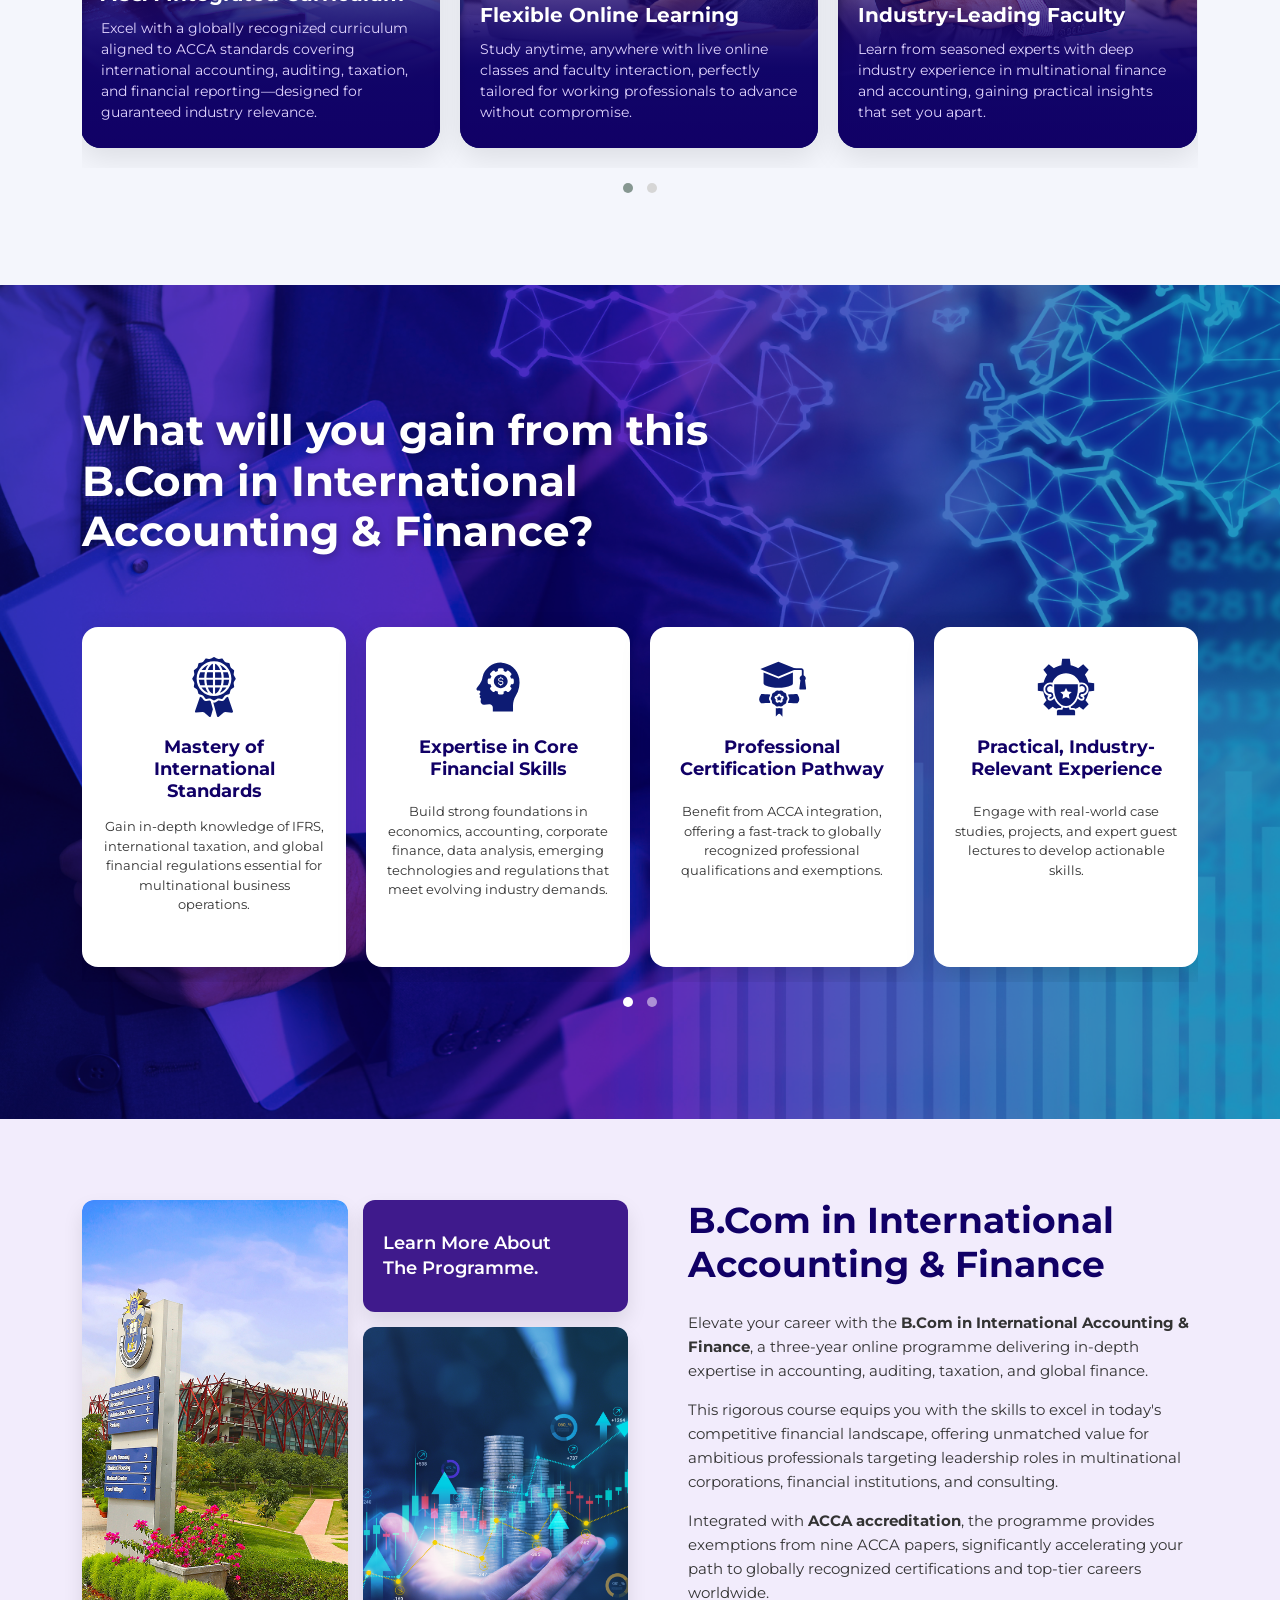
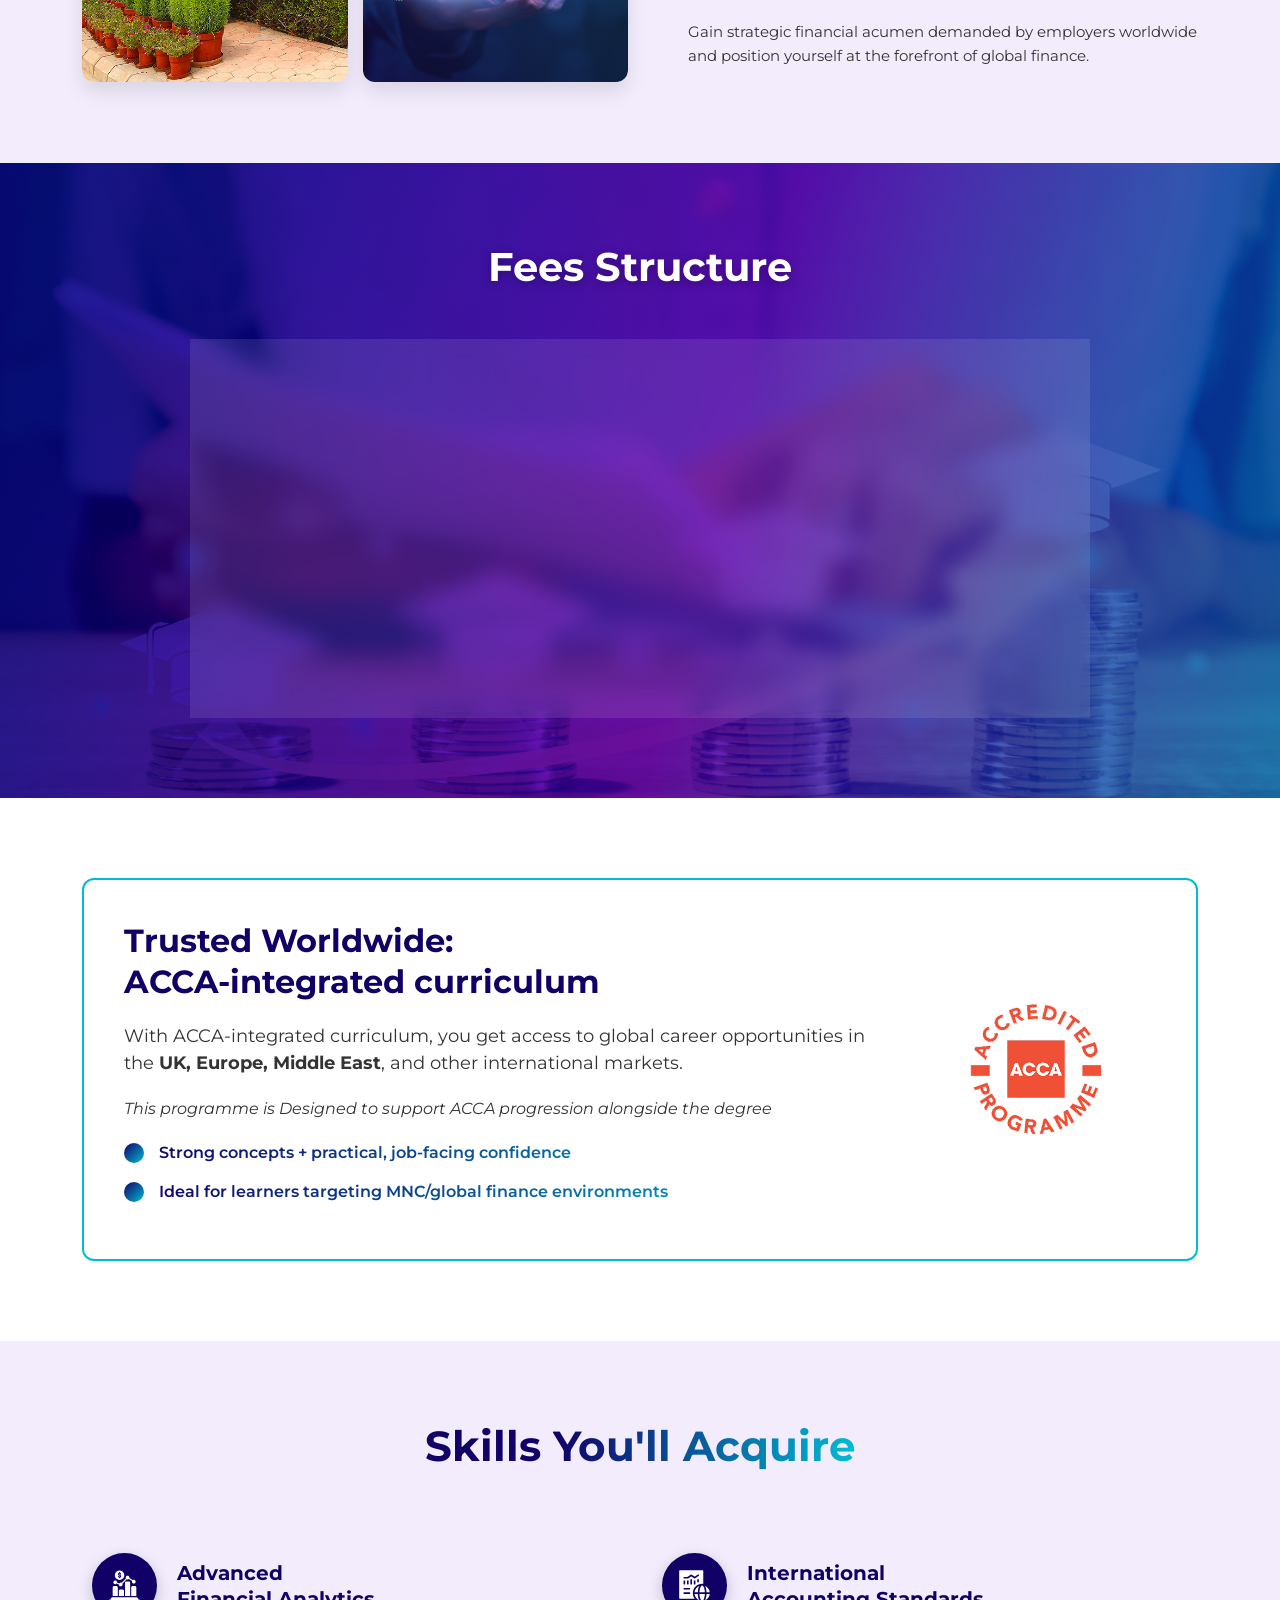
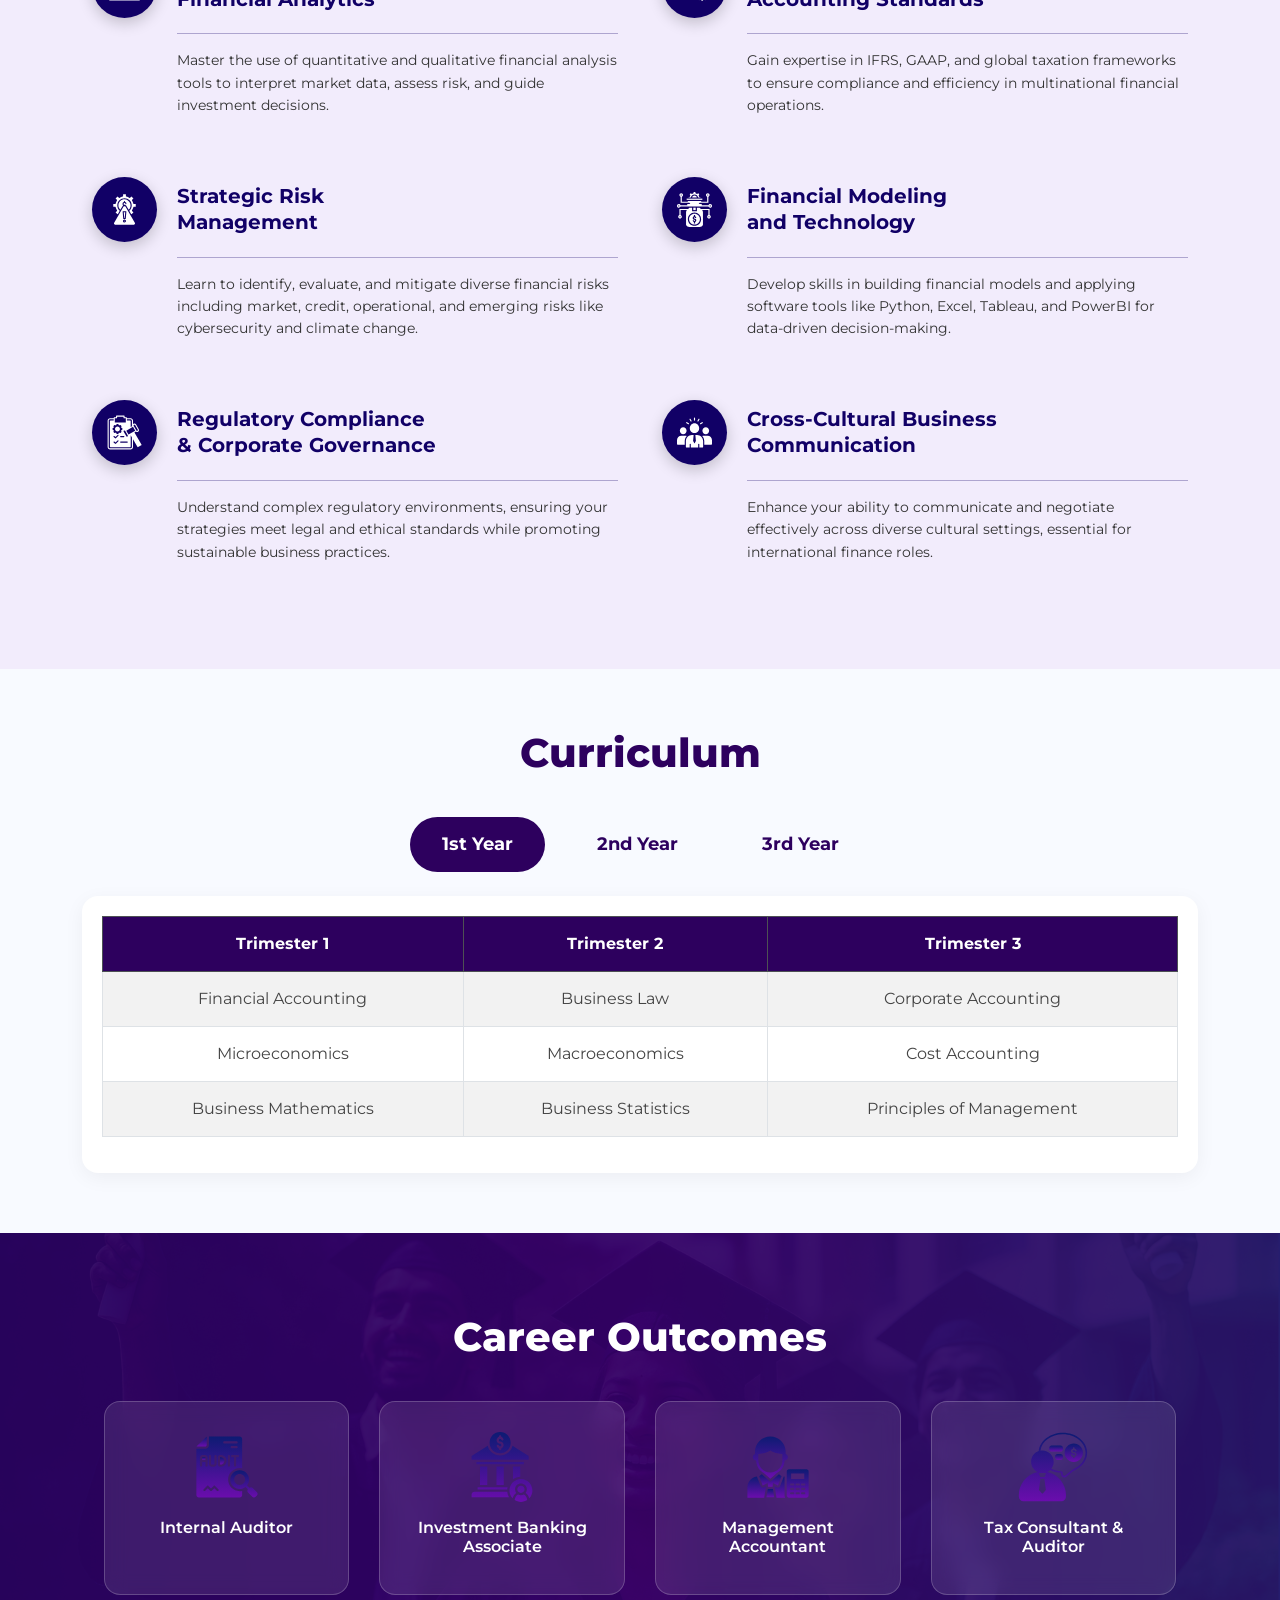
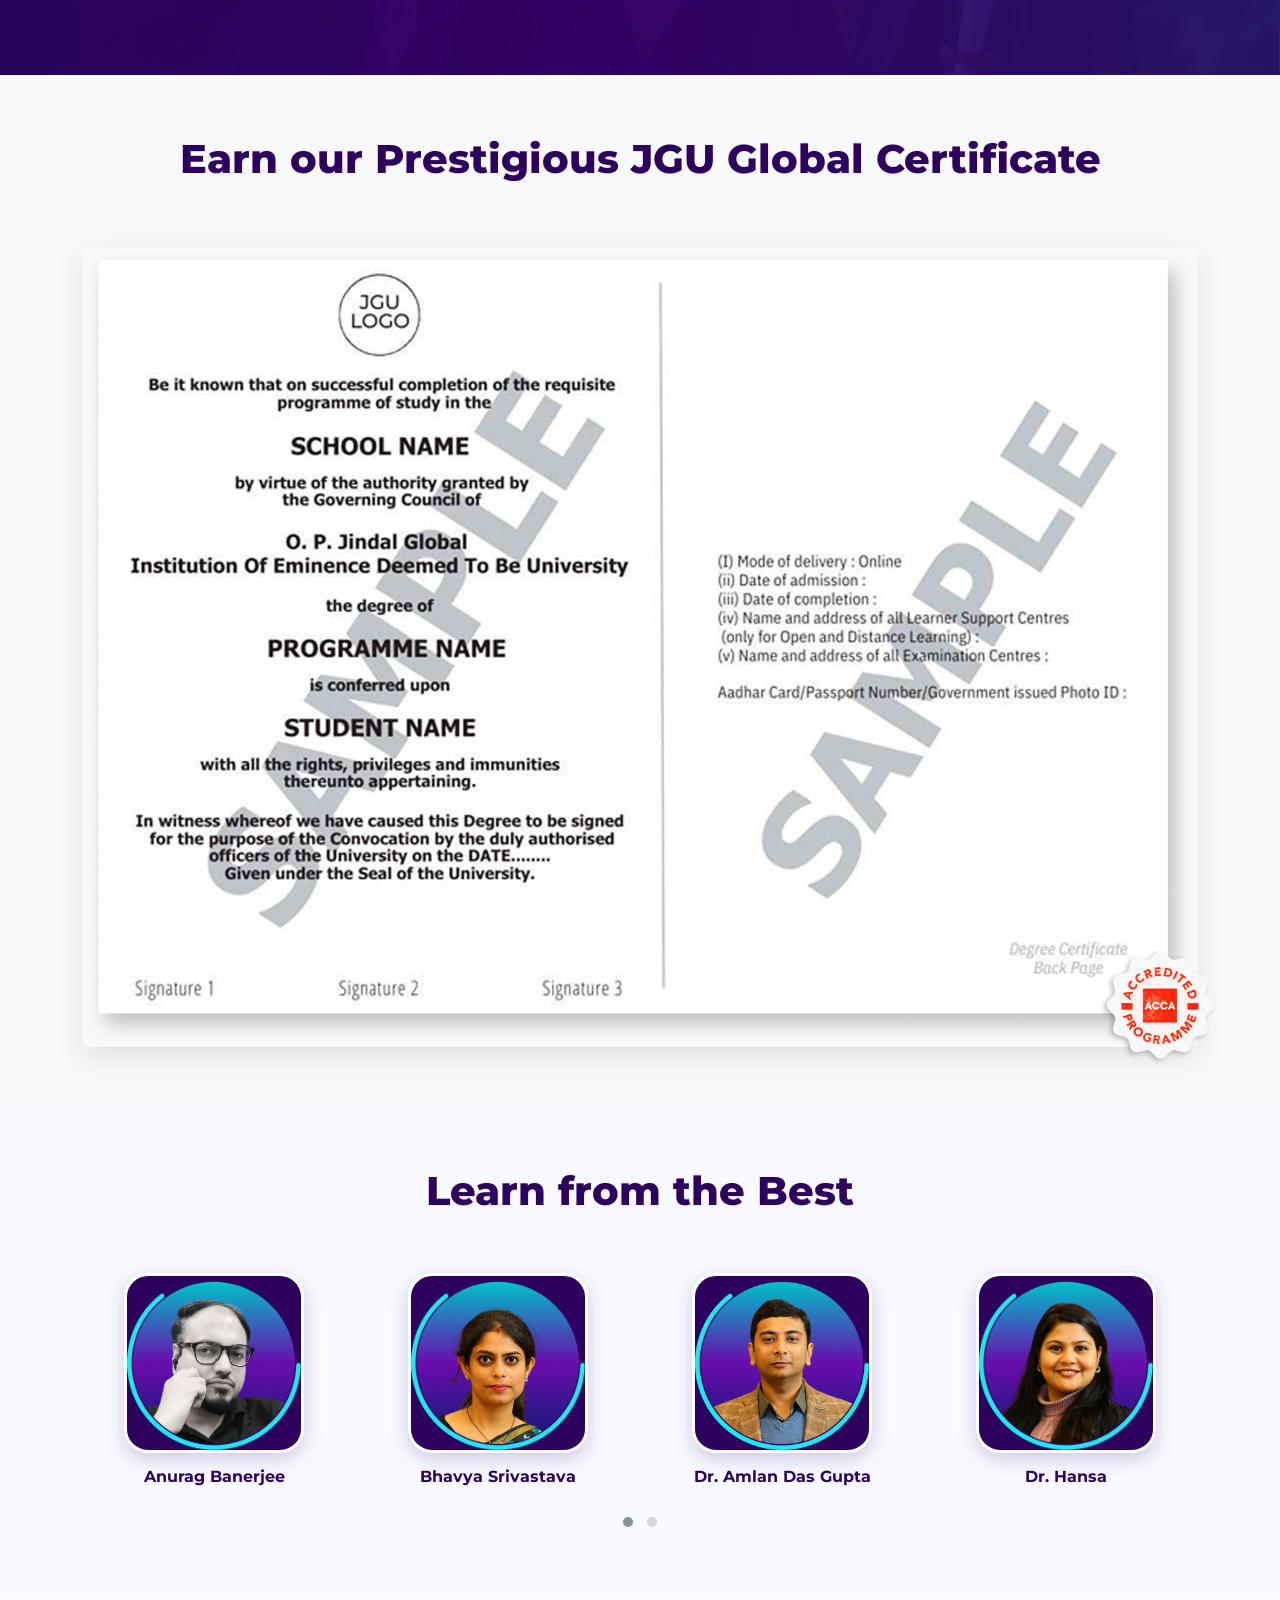
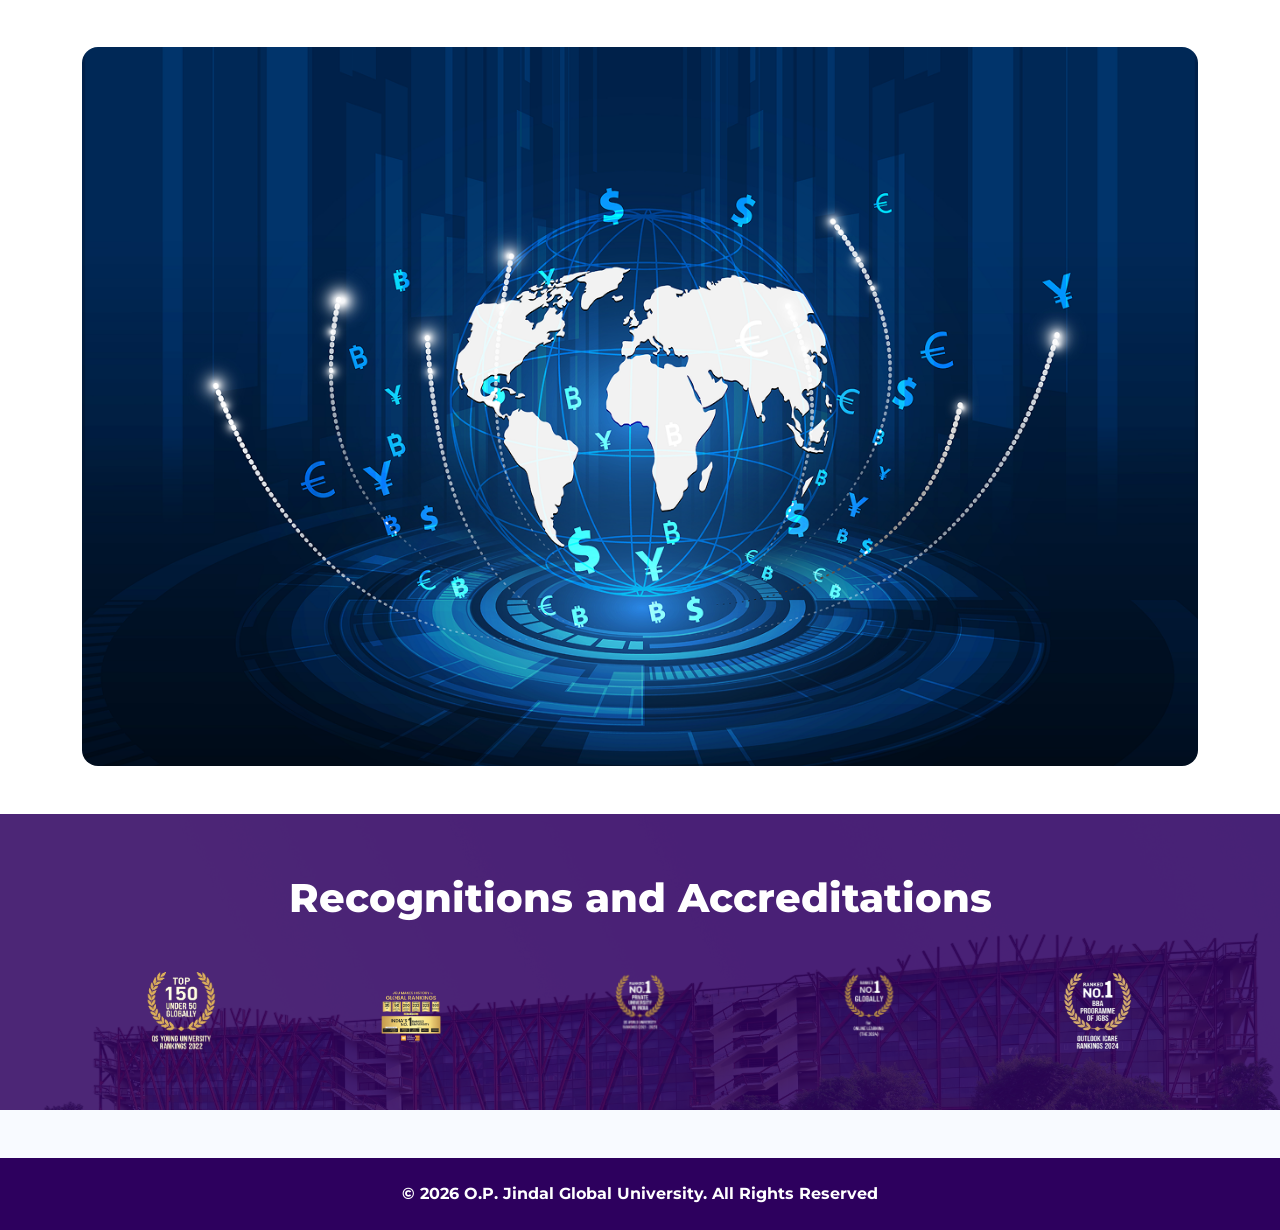
==== commit 1022fbf4: "feat: add fee structure table, expand skill acquisition cards with descriptions, and implement globa" ====
--- a/index.html
+++ b/index.html
@@ -269,35 +269,147 @@
     </div>
   </section>
 
+  <!-- FEES STRUCTURE -->
+  <section class="fees-section section-global" style="background: url('Assets/fees structure/bg picture.png') center/cover no-repeat;">
+    <div class="fees-overlay"></div>
+    <div class="container position-relative z-1">
+      <h2 class="fees-title text-center text-white mb-5">Fees Structure</h2>
+      <div class="table-responsive">
+        <table class="fees-table mx-auto">
+          <thead>
+            <tr>
+              <th>Fee Component</th>
+              <th>Amount</th>
+              <th>Due Date</th>
+            </tr>
+          </thead>
+          <tbody>
+            <tr>
+              <td>Registration Amount</td>
+              <td>INR 25,000</td>
+              <td>Upon acceptance of Offer Letter</td>
+            </tr>
+            <tr>
+              <td>Instalment 1</td>
+              <td>INR 65,000</td>
+              <td>Before Batch Commencement</td>
+            </tr>
+            <tr>
+              <td>Instalment 2</td>
+              <td>INR 65,000</td>
+              <td>By 30th Jul 2027</td>
+            </tr>
+            <tr>
+              <td>Instalment 3</td>
+              <td>INR 65,000</td>
+              <td>By 30th Jul 2028</td>
+            </tr>
+          </tbody>
+        </table>
+      </div>
+    </div>
+  </section>
+
+  <!-- TRUSTED WORLDWIDE -->
+  <section class="trusted-section section-global">
+    <div class="container">
+      <div class="trusted-box">
+        <div class="row align-items-center">
+          <div class="col-md-9">
+            <h2 class="trusted-title">Trusted Worldwide:<br>ACCA-integrated curriculum</h2>
+            <p class="trusted-desc">With ACCA-integrated curriculum, you get access to global career opportunities in the <strong>UK, Europe, Middle East</strong>, and other international markets.</p>
+            <p class="trusted-italic">This programme is Designed to support ACCA progression alongside the degree</p>
+            <ul class="trusted-list">
+              <li>Strong concepts + practical, job-facing confidence</li>
+              <li>Ideal for learners targeting MNC/global finance environments</li>
+            </ul>
+          </div>
+          <div class="col-md-3 text-center mt-4 mt-md-0">
+            <img src="Assets/Hero Section/LOGOS/3.png" alt="ACCA Accredited Programme" class="trusted-logo">
+          </div>
+        </div>
+      </div>
+    </div>
+  </section>
+
   <!-- SKILLS YOU'LL ACQUIRE -->
   <section class="skills-section section-global">
     <div class="container">
-      <h2 class="section-title">Skills You'll Acquire</h2>
-      <div class="skills-grid">
-        <div class="skill-card">
-          <div class="skill-icon"><img src="Assets/Skills you'll acquire/ICONS/Advanced Financial Analytics.svg" alt="Advanced Financial Analytics"></div>
-          <h4>Advanced Financial Analytics</h4>
-        </div>
-        <div class="skill-card">
-          <div class="skill-icon"><img src="Assets/Skills you'll acquire/ICONS/Cross-Cultural Business Communication.svg" alt="Cross-Cultural Business Communication"></div>
-          <h4>Cross-Cultural Business Communication</h4>
-        </div>
-        <div class="skill-card">
-          <div class="skill-icon"><img src="Assets/Skills you'll acquire/ICONS/Financial Modeling and Technology.svg" alt="Financial Modeling and Technology"></div>
-          <h4>Financial Modeling and Technology</h4>
-        </div>
-        <div class="skill-card">
-          <div class="skill-icon"><img src="Assets/Skills you'll acquire/ICONS/International Accounting Standards.svg" alt="International Accounting Standards"></div>
-          <h4>International Accounting Standards</h4>
-        </div>
-        <div class="skill-card">
-          <div class="skill-icon"><img src="Assets/Skills you'll acquire/ICONS/Regulatory Compliance & Corporate Governance.svg" alt="Regulatory Compliance"></div>
-          <h4>Regulatory Compliance & Corporate Governance</h4>
-        </div>
-        <div class="skill-card">
-          <div class="skill-icon"><img src="Assets/Skills you'll acquire/ICONS/Strategic Risk Management.svg" alt="Strategic Risk Management"></div>
-          <h4>Strategic Risk Management</h4>
-        </div>
+      <h2 class="skills-main-title text-center mb-5"><span class="skills-dark">Skills</span> <span class="skills-gradient">You'll Acquire</span></h2>
+      <div class="row g-4 mt-4">
+        
+        <!-- Card 1 -->
+        <div class="col-md-6">
+          <div class="skill-card">
+            <div class="skill-header">
+              <div class="skill-icon"><img src="Assets/Skills you'll acquire/ICONS/Advanced Financial Analytics.svg" alt="Advanced Financial Analytics"></div>
+              <h4 class="skill-title">Advanced<br>Financial Analytics</h4>
+            </div>
+            <hr class="skill-divider">
+            <p class="skill-desc">Master the use of quantitative and qualitative financial analysis tools to interpret market data, assess risk, and guide investment decisions.</p>
+          </div>
+        </div>
+
+        <!-- Card 2 -->
+        <div class="col-md-6">
+          <div class="skill-card">
+            <div class="skill-header">
+              <div class="skill-icon"><img src="Assets/Skills you'll acquire/ICONS/International Accounting Standards.svg" alt="International Accounting Standards"></div>
+              <h4 class="skill-title">International<br>Accounting Standards</h4>
+            </div>
+            <hr class="skill-divider">
+            <p class="skill-desc">Gain expertise in IFRS, GAAP, and global taxation frameworks to ensure compliance and efficiency in multinational financial operations.</p>
+          </div>
+        </div>
+
+        <!-- Card 3 -->
+        <div class="col-md-6">
+          <div class="skill-card">
+            <div class="skill-header">
+              <div class="skill-icon"><img src="Assets/Skills you'll acquire/ICONS/Strategic Risk Management.svg" alt="Strategic Risk Management"></div>
+              <h4 class="skill-title">Strategic Risk<br>Management</h4>
+            </div>
+            <hr class="skill-divider">
+            <p class="skill-desc">Learn to identify, evaluate, and mitigate diverse financial risks including market, credit, operational, and emerging risks like cybersecurity and climate change.</p>
+          </div>
+        </div>
+
+        <!-- Card 4 -->
+        <div class="col-md-6">
+          <div class="skill-card">
+            <div class="skill-header">
+              <div class="skill-icon"><img src="Assets/Skills you'll acquire/ICONS/Financial Modeling and Technology.svg" alt="Financial Modeling and Technology"></div>
+              <h4 class="skill-title">Financial Modeling<br>and Technology</h4>
+            </div>
+            <hr class="skill-divider">
+            <p class="skill-desc">Develop skills in building financial models and applying software tools like Python, Excel, Tableau, and PowerBI for data-driven decision-making.</p>
+          </div>
+        </div>
+
+        <!-- Card 5 -->
+        <div class="col-md-6">
+          <div class="skill-card">
+            <div class="skill-header">
+              <div class="skill-icon"><img src="Assets/Skills you'll acquire/ICONS/Regulatory Compliance & Corporate Governance.svg" alt="Regulatory Compliance"></div>
+              <h4 class="skill-title">Regulatory Compliance<br>& Corporate Governance</h4>
+            </div>
+            <hr class="skill-divider">
+            <p class="skill-desc">Understand complex regulatory environments, ensuring your strategies meet legal and ethical standards while promoting sustainable business practices.</p>
+          </div>
+        </div>
+
+        <!-- Card 6 -->
+        <div class="col-md-6">
+          <div class="skill-card">
+            <div class="skill-header">
+              <div class="skill-icon"><img src="Assets/Skills you'll acquire/ICONS/Cross-Cultural Business Communication.svg" alt="Cross-Cultural Business Communication"></div>
+              <h4 class="skill-title">Cross-Cultural Business<br>Communication</h4>
+            </div>
+            <hr class="skill-divider">
+            <p class="skill-desc">Enhance your ability to communicate and negotiate effectively across diverse cultural settings, essential for international finance roles.</p>
+          </div>
+        </div>
+
       </div>
     </div>
   </section>
--- a/css/style.css
+++ b/css/style.css
@@ -479,53 +479,186 @@
 }
 
 /* ================================================
+   FEES STRUCTURE
+================================================ */
+.fees-section {
+  position: relative;
+  padding: 80px 0;
+}
+.fees-overlay {
+  position: absolute;
+  top: 0; left: 0; right: 0; bottom: 0;
+  background: rgba(17, 0, 102, 0.4);
+}
+.fees-title {
+  font-size: 40px;
+  font-weight: 700;
+  text-shadow: 0 2px 10px rgba(0,0,0,0.3);
+}
+.fees-table {
+  width: 100%;
+  max-width: 900px;
+  border-collapse: collapse;
+  color: #fff;
+  border: 1px solid rgba(255,255,255,0.4);
+  background: rgba(255, 255, 255, 0.1);
+  backdrop-filter: blur(10px);
+}
+.fees-table th, .fees-table td {
+  border: 1px solid rgba(255,255,255,0.4);
+  padding: 25px 30px;
+  font-size: 16px;
+}
+.fees-table th {
+  color: #e6ff00;
+  font-weight: 700;
+  text-align: left;
+  font-size: 18px;
+}
+.fees-table td {
+  font-weight: 500;
+}
+
+/* ================================================
+   TRUSTED WORLDWIDE
+================================================ */
+.trusted-section {
+  background: #fff;
+  padding: 80px 0;
+}
+.trusted-box {
+  border: 2px solid #00bcd4;
+  border-radius: 12px;
+  padding: 40px;
+  position: relative;
+}
+.trusted-title {
+  color: #110066;
+  font-size: 32px;
+  font-weight: 700;
+  line-height: 1.3;
+  margin-bottom: 20px;
+}
+.trusted-desc {
+  color: #333;
+  font-size: 18px;
+  margin-bottom: 20px;
+}
+.trusted-italic {
+  font-style: italic;
+  font-size: 16px;
+  margin-bottom: 20px;
+}
+.trusted-list {
+  list-style: none;
+  padding: 0;
+  margin: 0;
+}
+.trusted-list li {
+  position: relative;
+  padding-left: 35px;
+  margin-bottom: 15px;
+  font-weight: 600;
+  font-size: 16px;
+  background: -webkit-linear-gradient(0deg, #110066, #00bcd4);
+  -webkit-background-clip: text;
+  -webkit-text-fill-color: transparent;
+}
+.trusted-list li::before {
+  content: '';
+  position: absolute;
+  left: 0;
+  top: 2px;
+  width: 20px;
+  height: 20px;
+  border-radius: 50%;
+  background: linear-gradient(135deg, #110066, #00bcd4);
+}
+.trusted-logo {
+  max-width: 150px;
+  width: 100%;
+}
+
+/* ================================================
    SKILLS YOU'LL ACQUIRE
 ================================================ */
 .skills-section {
-  background: #fff;
-}
-
-.skills-grid {
-  display: grid;
-  grid-template-columns: repeat(3, 1fr);
-  gap: 24px;
-}
-
+  background: #f2ecfc;
+  padding: 80px 0;
+}
+.skills-main-title {
+  font-size: 42px;
+  font-weight: 700;
+}
+.skills-dark {
+  color: #110066;
+}
+.skills-gradient {
+  background: -webkit-linear-gradient(0deg, #110066, #00bcd4);
+  -webkit-background-clip: text;
+  -webkit-text-fill-color: transparent;
+}
 .skill-card {
-  background: #f8faff;
-  border-radius: 16px;
-  padding: 30px 20px;
-  text-align: center;
-  box-shadow: 0 4px 15px rgba(0,0,0,0.05);
-  border: 1px solid rgba(45,0,94,0.1);
-  transition: transform 0.3s;
-}
-
-.skill-card:hover {
-  transform: translateY(-5px);
-  box-shadow: 0 8px 20px rgba(45,0,94,0.15);
-}
-
+  padding: 10px;
+  height: 100%;
+}
+.skill-header {
+  display: flex;
+  align-items: center;
+  gap: 20px;
+}
 .skill-icon {
-  width: 60px;
-  height: 60px;
-  margin: 0 auto 16px;
-}
-
+  width: 65px;
+  height: 65px;
+  background: #110066;
+  border-radius: 50%;
+  display: flex;
+  align-items: center;
+  justify-content: center;
+  flex-shrink: 0;
+  box-shadow: 0 5px 15px rgba(0,0,0,0.2);
+}
 .skill-icon img {
-  width: 100%;
-  height: 100%;
-  object-fit: contain;
-}
-
-.skill-card h4 {
-  font-size: 16px;
-  font-weight: 700;
-  color: #2D005E;
+  width: 35px;
+  height: 35px;
+  filter: brightness(0) invert(1);
+}
+.skill-title {
+  color: #110066;
+  font-size: 20px;
+  font-weight: 700;
+  margin: 0;
+  line-height: 1.3;
+}
+.skill-divider {
+  margin: 15px 0 15px 85px;
+  border-top: 1px solid #110066;
+  opacity: 0.3;
+}
+.skill-desc {
+  margin-left: 85px;
+  color: #333;
+  font-size: 14px;
+  line-height: 1.6;
 }
 
 @media (max-width: 768px) {
-  .skills-grid { grid-template-columns: repeat(2, 1fr); }
+  .trusted-box {
+    padding: 20px;
+  }
+  .trusted-title {
+    font-size: 24px;
+  }
+  .fees-table th, .fees-table td {
+    padding: 15px;
+    font-size: 14px;
+  }
+  .skill-divider {
+    margin-left: 0;
+  }
+  .skill-desc {
+    margin-left: 0;
+  }
 }
 
 /* ================================================
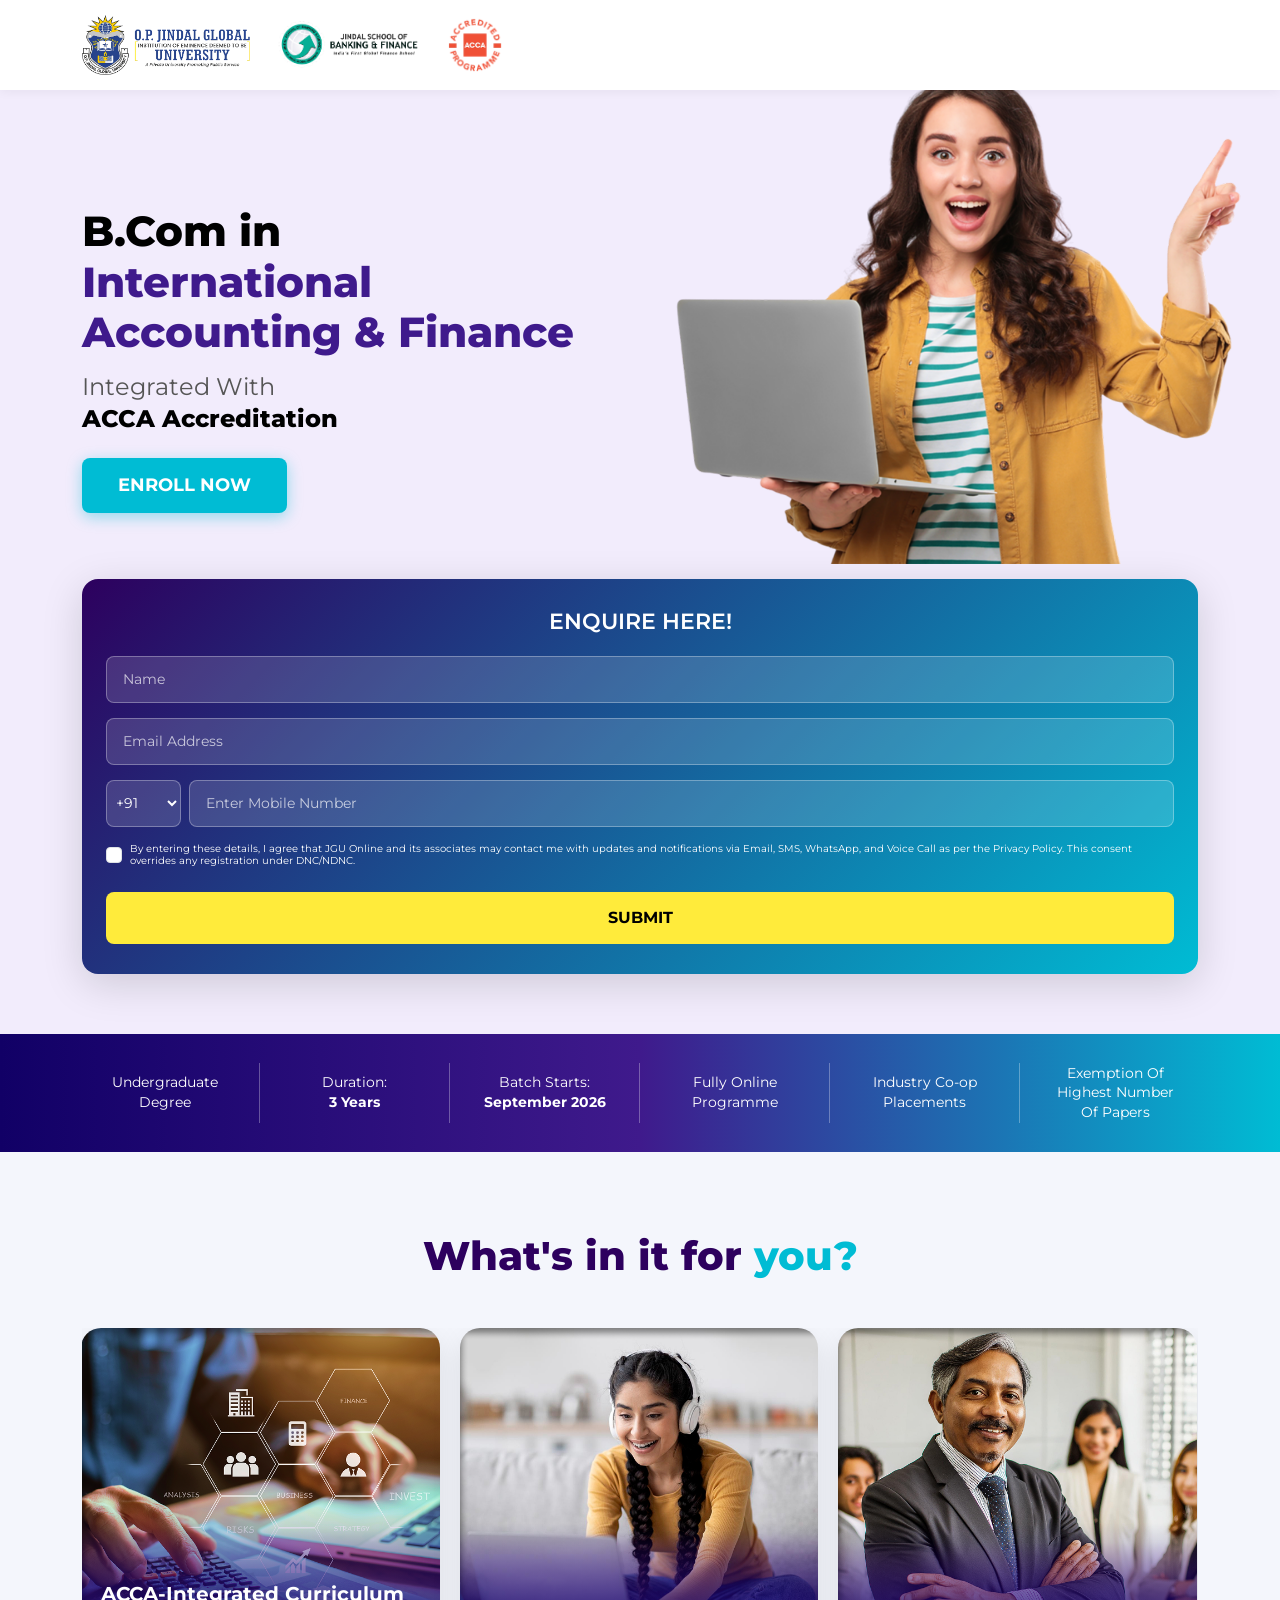
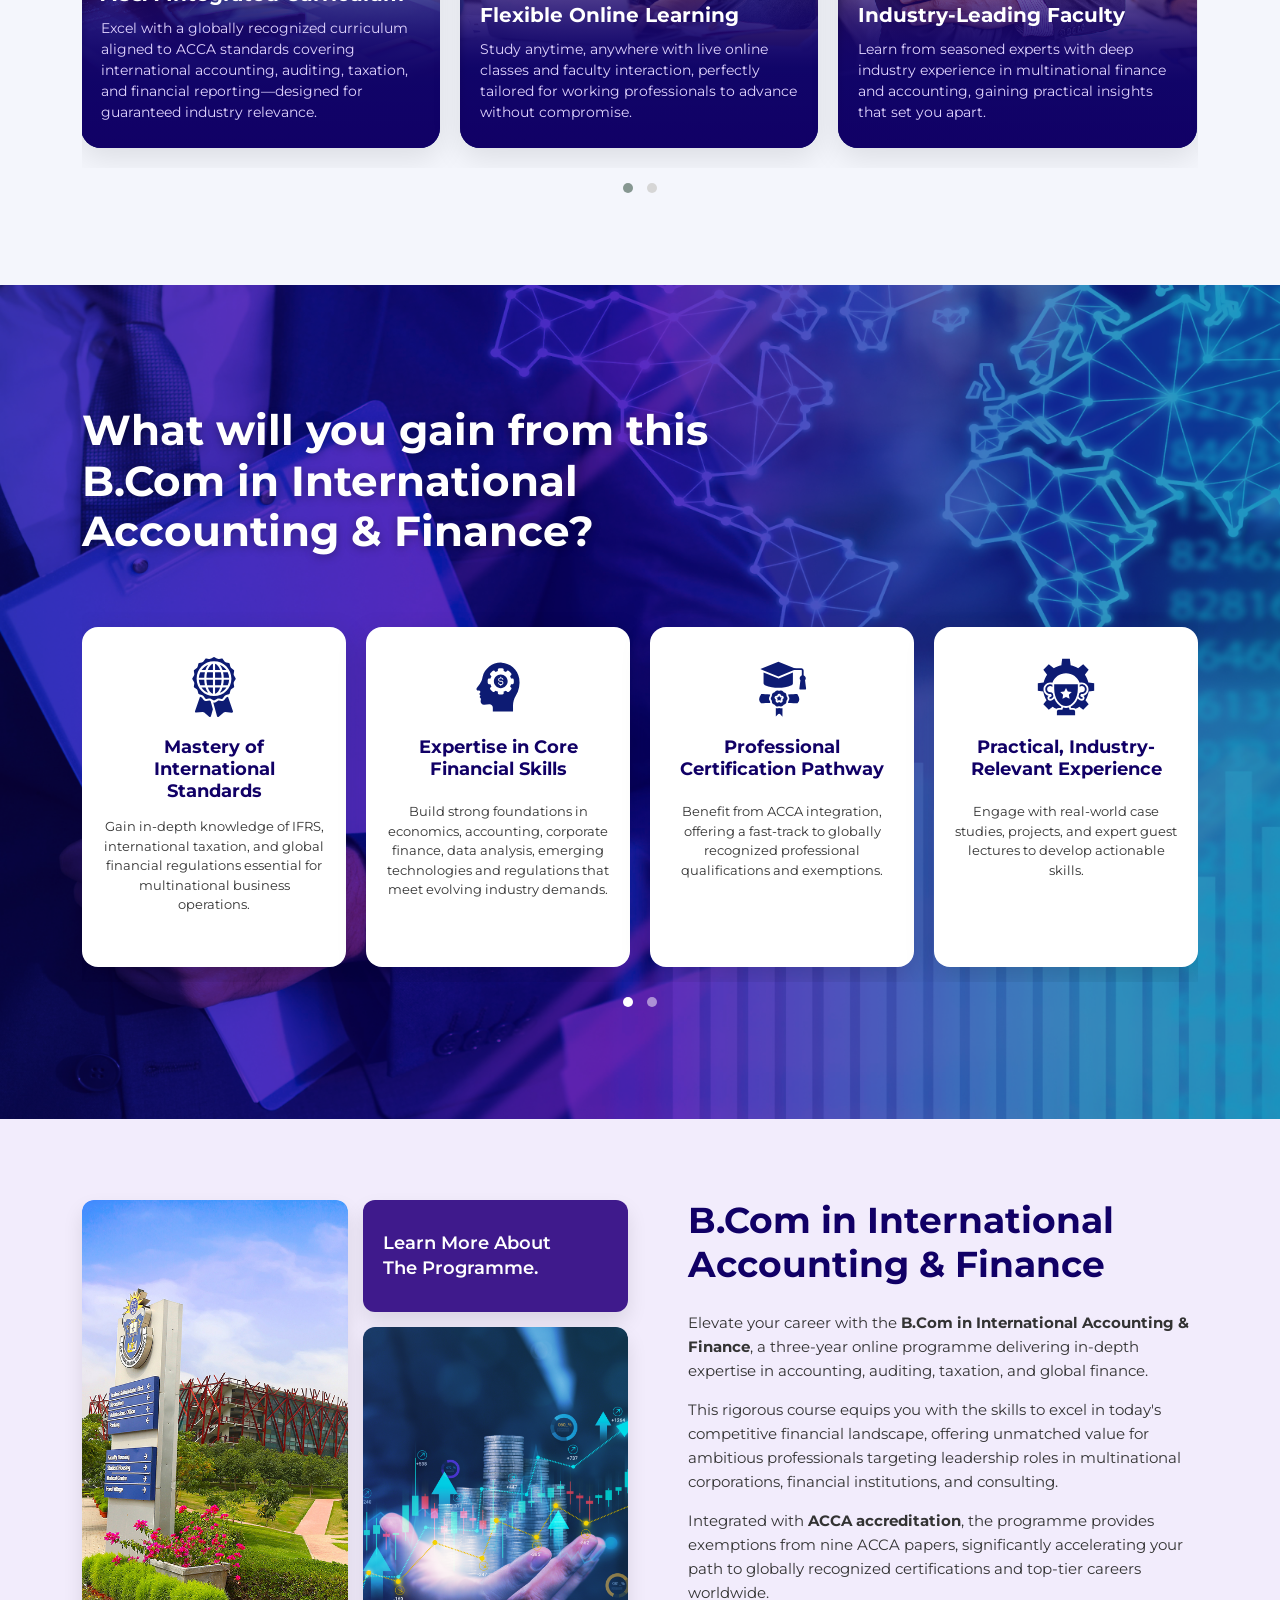
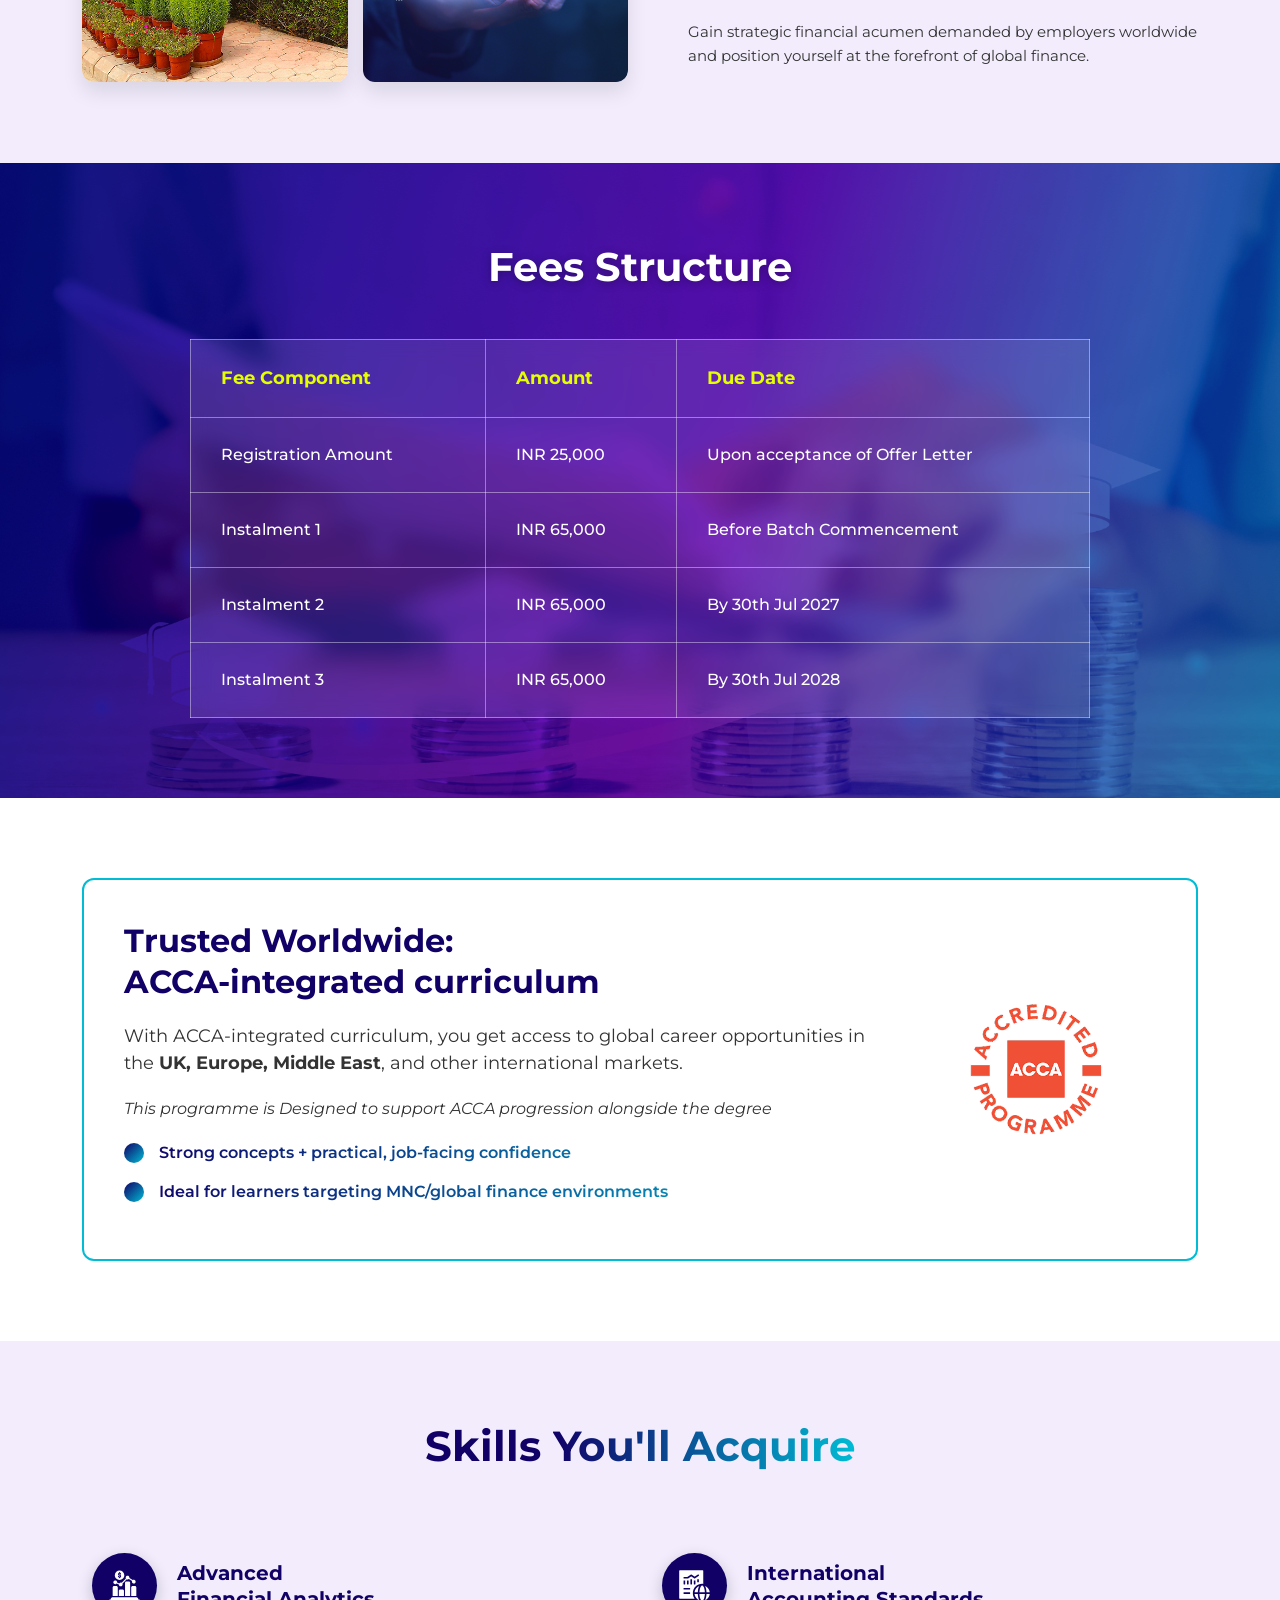
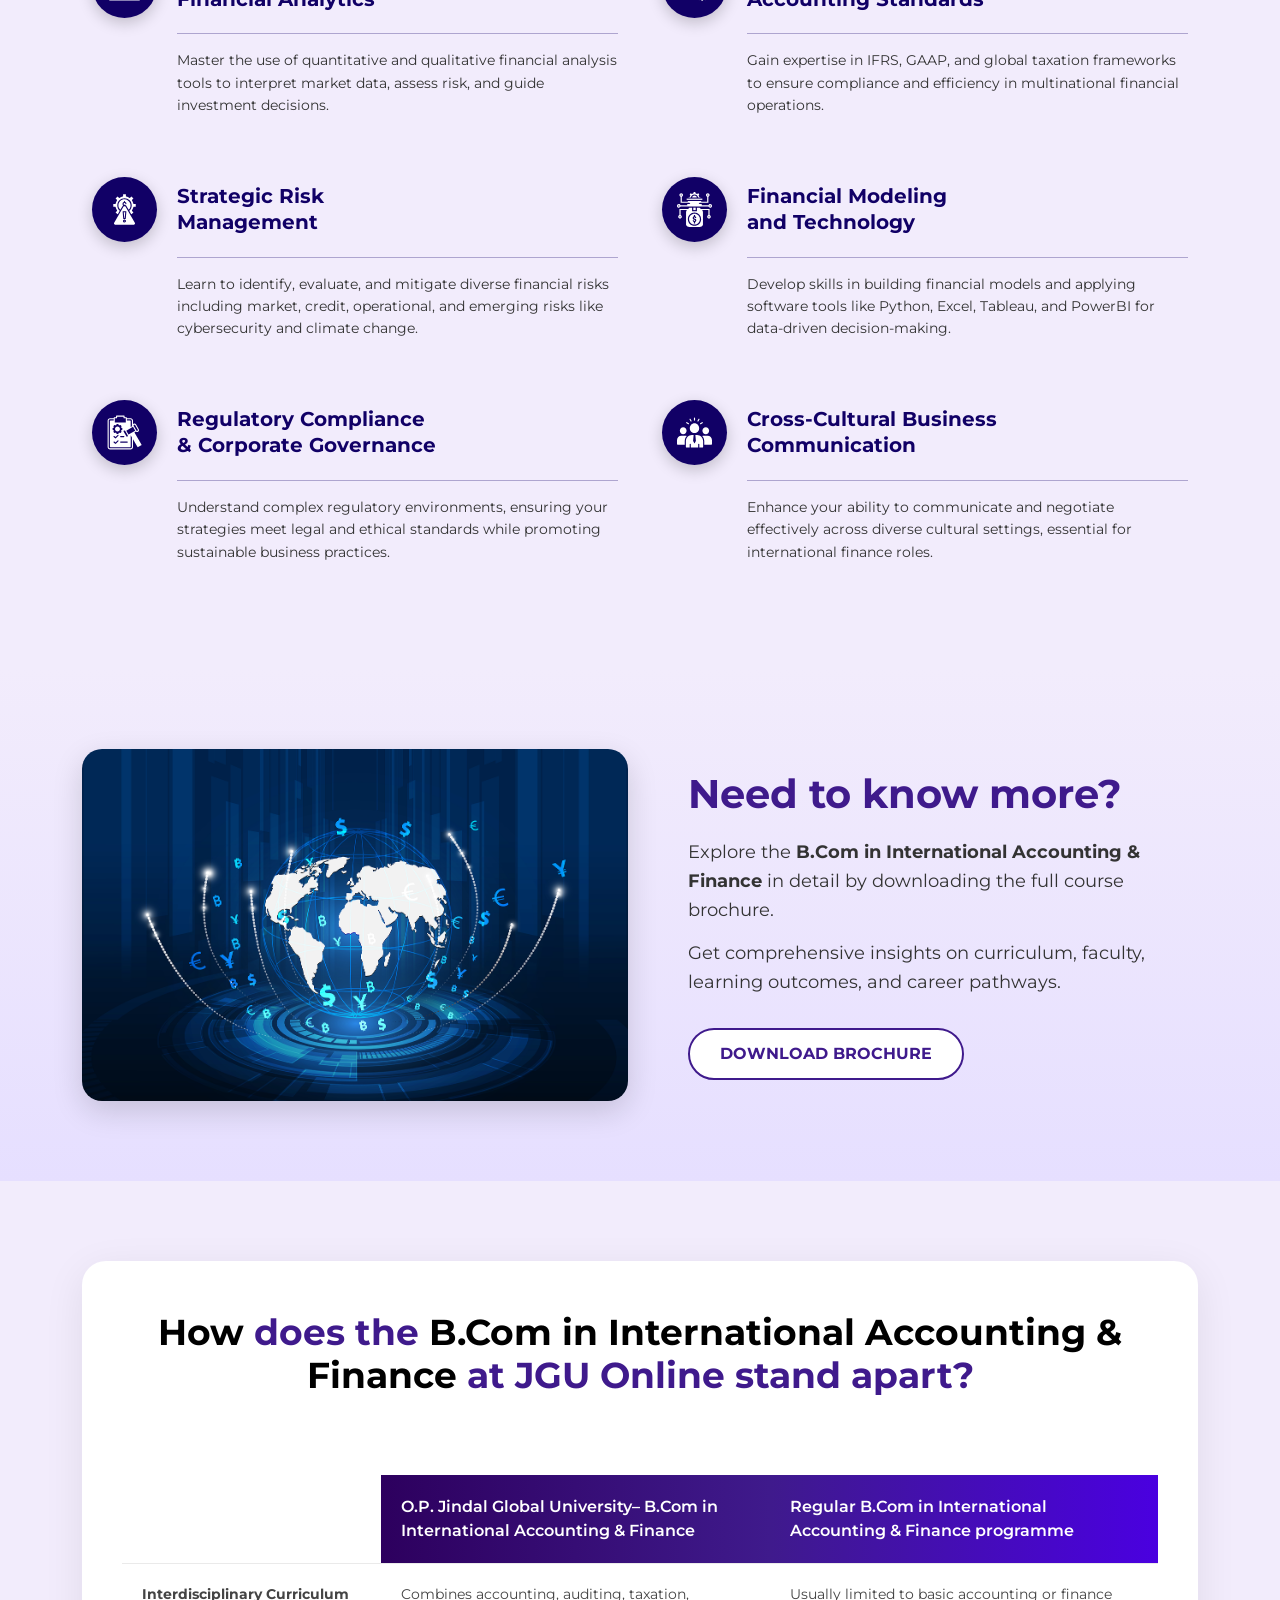
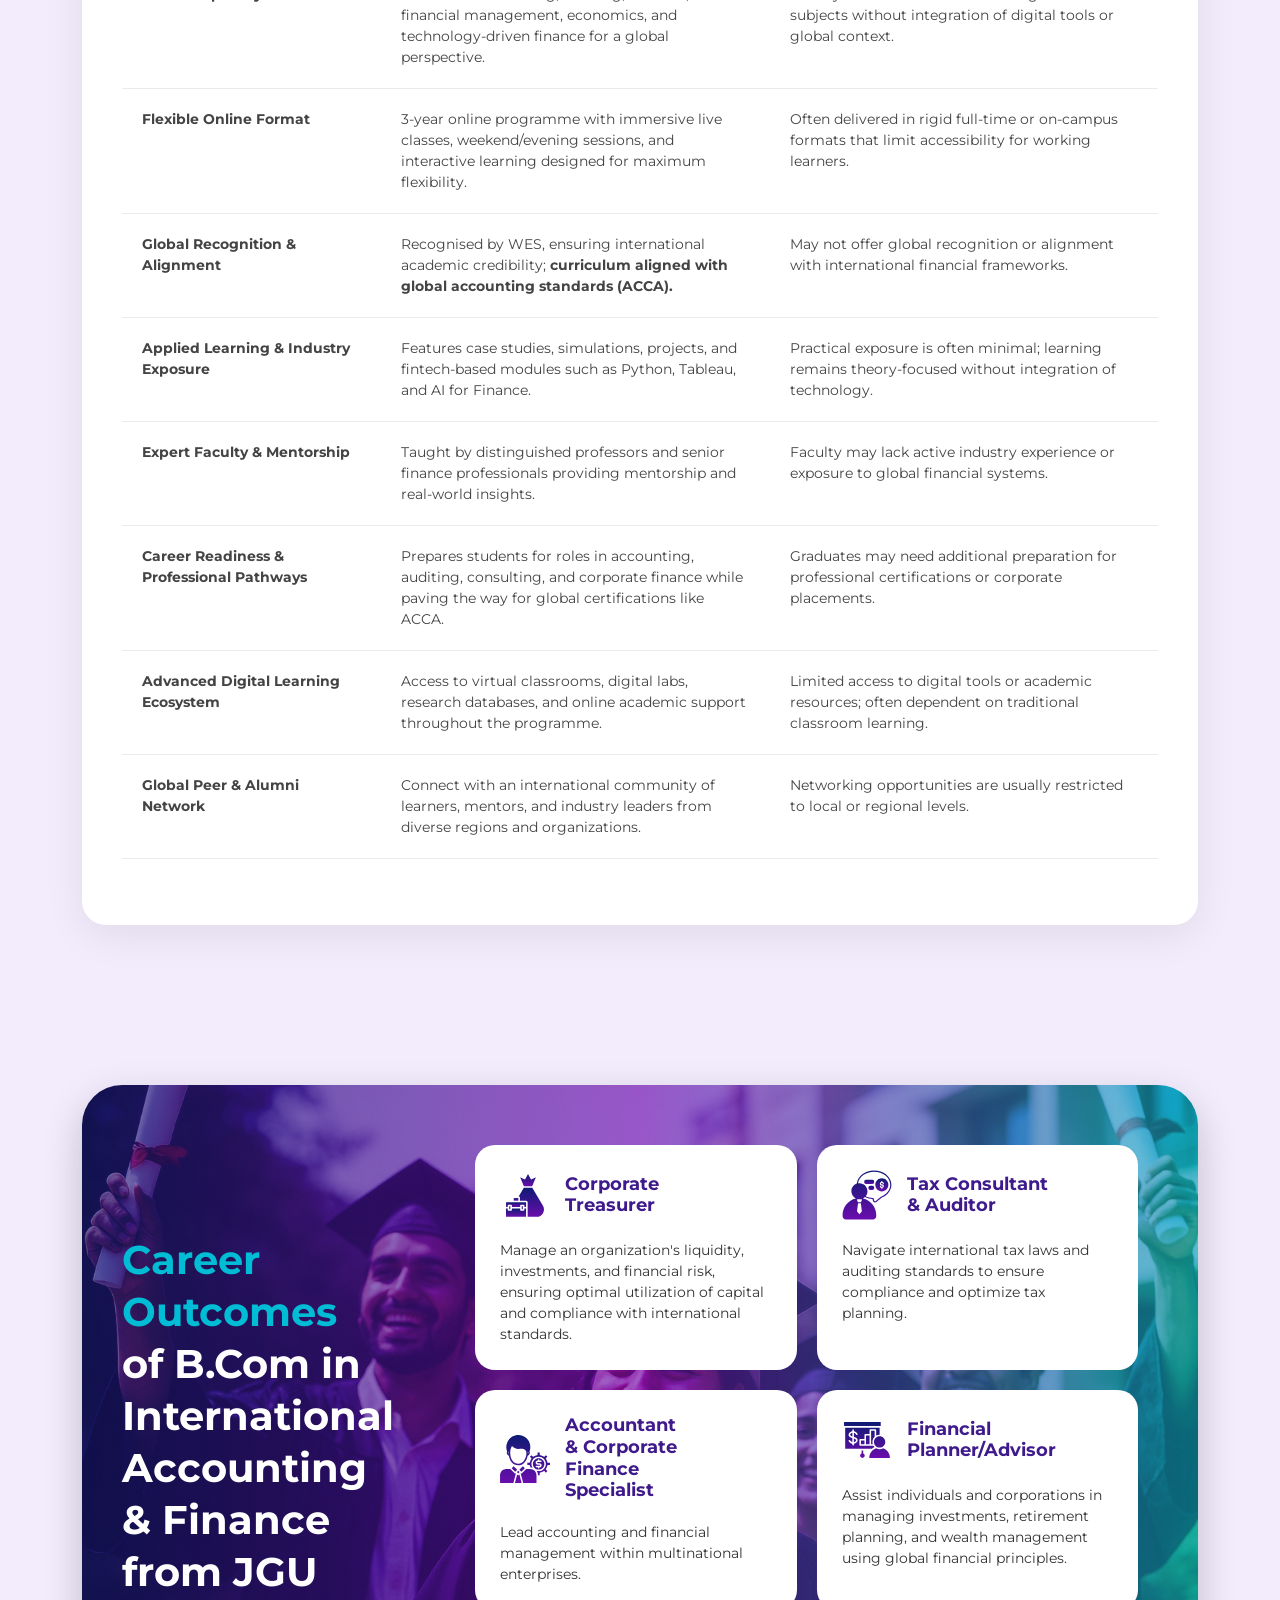
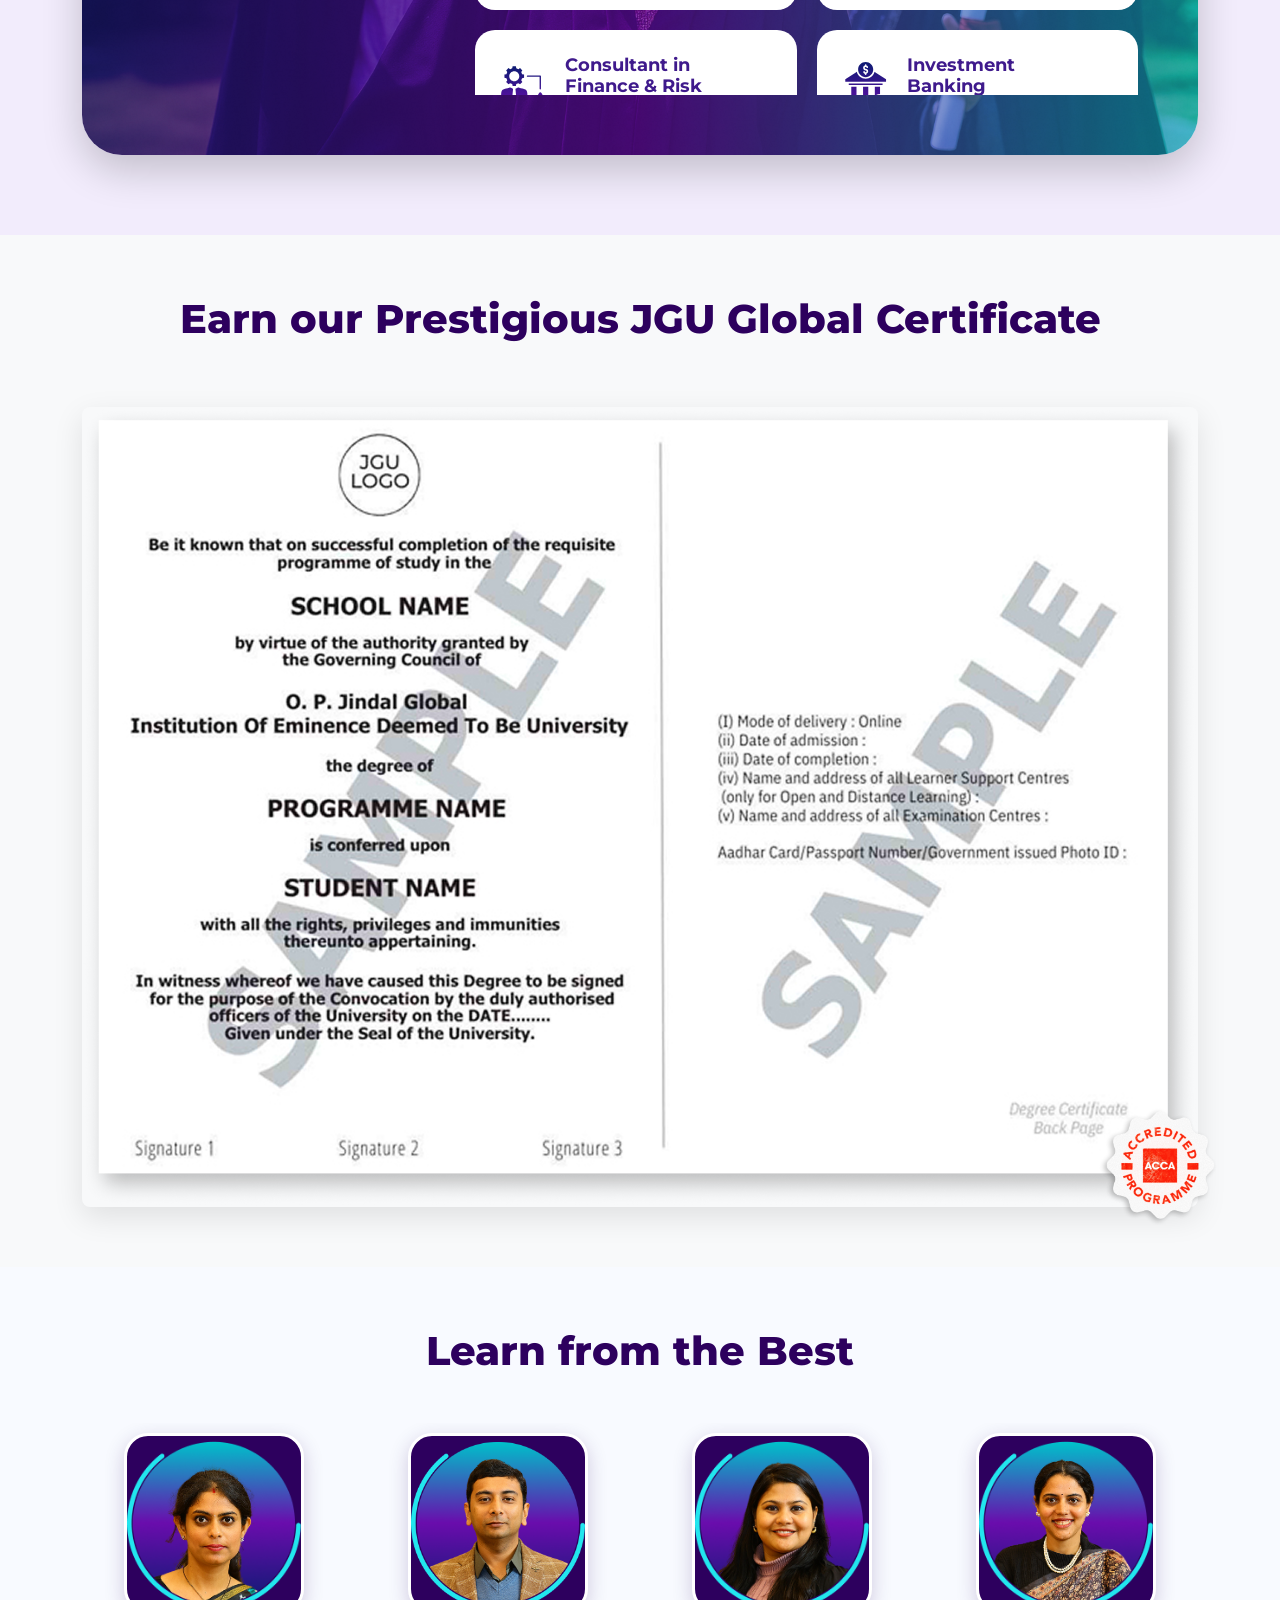
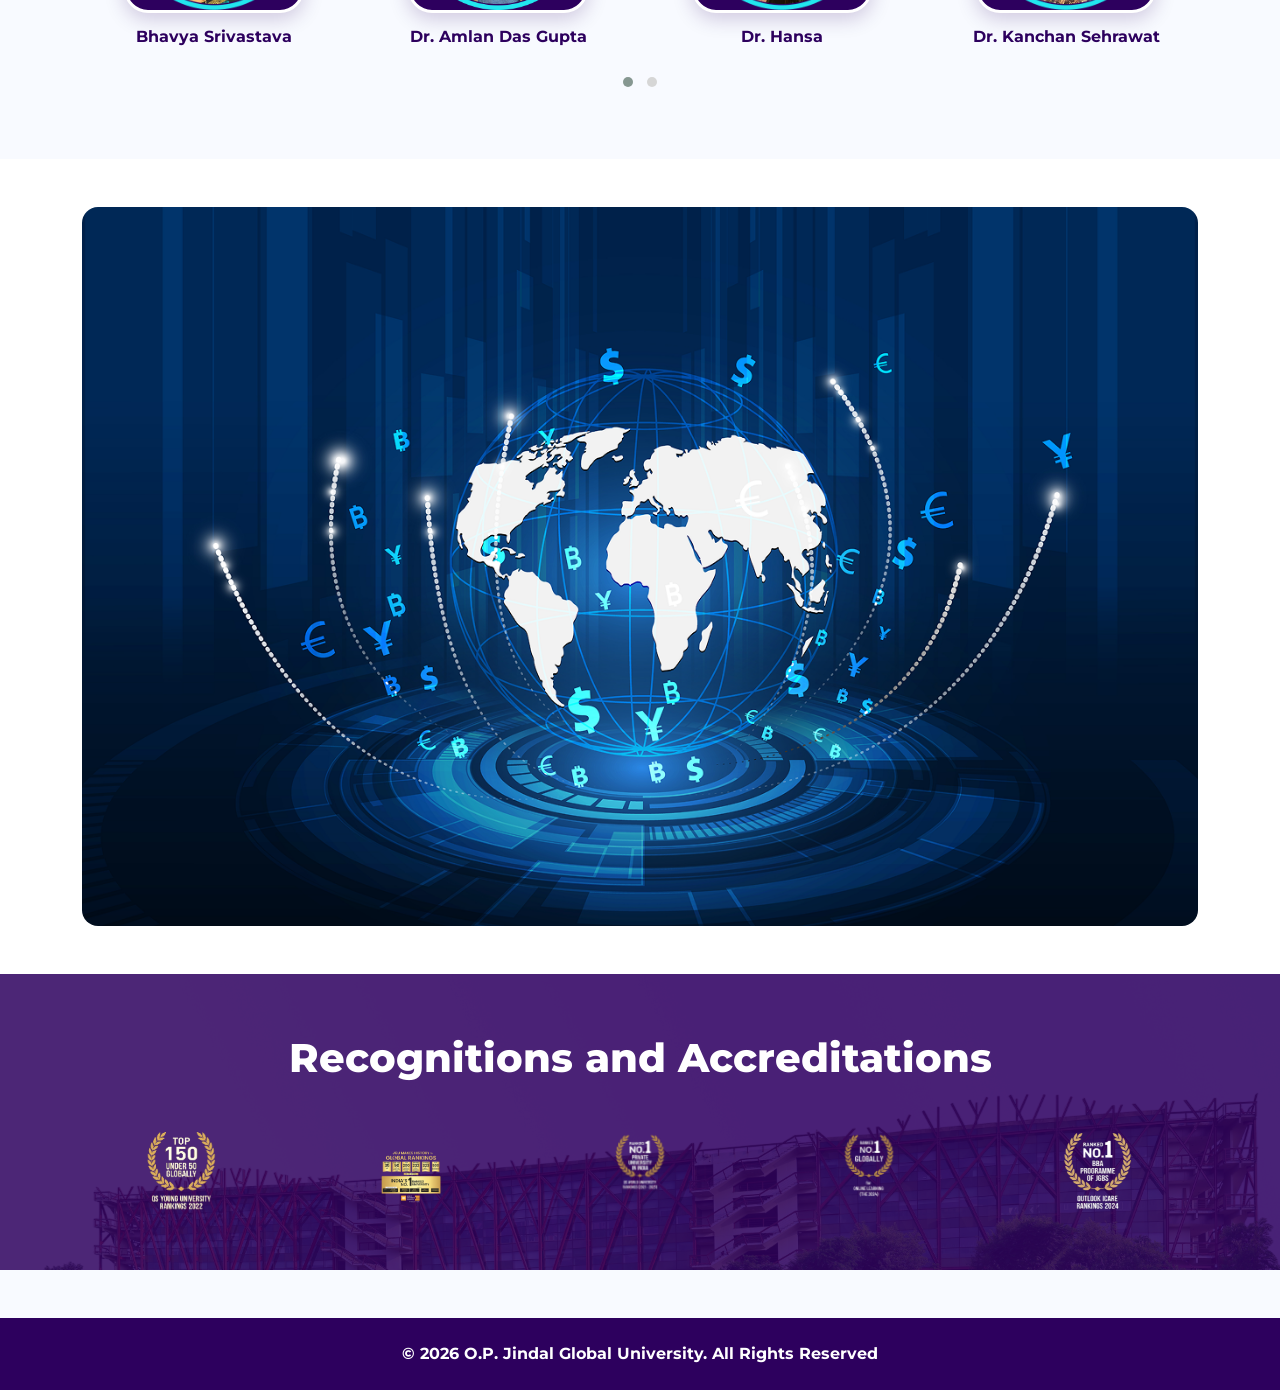
==== commit 76ab568b: "feat: add initial styles and layout for B.Com International website" ====
--- a/index.html
+++ b/index.html
@@ -414,126 +414,178 @@
     </div>
   </section>
 
-  <!-- CURRICULUM -->
-  <section class="curriculum-section section-global">
-    <div class="container">
-      <h2 class="section-title">Curriculum</h2>
-      <ul class="nav nav-pills justify-content-center mb-4" id="curriculumTab" role="tablist">
-        <li class="nav-item" role="presentation">
-          <button class="nav-link active" id="year1-tab" data-bs-toggle="pill" data-bs-target="#year1" type="button" role="tab" aria-controls="year1" aria-selected="true">1st Year</button>
-        </li>
-        <li class="nav-item" role="presentation">
-          <button class="nav-link" id="year2-tab" data-bs-toggle="pill" data-bs-target="#year2" type="button" role="tab" aria-controls="year2" aria-selected="false">2nd Year</button>
-        </li>
-        <li class="nav-item" role="presentation">
-          <button class="nav-link" id="year3-tab" data-bs-toggle="pill" data-bs-target="#year3" type="button" role="tab" aria-controls="year3" aria-selected="false">3rd Year</button>
-        </li>
-      </ul>
-      <div class="tab-content" id="curriculumTabContent">
-        <!-- 1st Year -->
-        <div class="tab-pane fade show active" id="year1" role="tabpanel" aria-labelledby="year1-tab">
-          <div class="curriculum-table-wrapper">
-            <table class="table table-striped table-bordered text-center">
-              <thead class="table-dark">
-                <tr>
-                  <th>Trimester 1</th>
-                  <th>Trimester 2</th>
-                  <th>Trimester 3</th>
-                </tr>
-              </thead>
-              <tbody>
-                <tr>
-                  <td>Financial Accounting</td>
-                  <td>Business Law</td>
-                  <td>Corporate Accounting</td>
-                </tr>
-                <tr>
-                  <td>Microeconomics</td>
-                  <td>Macroeconomics</td>
-                  <td>Cost Accounting</td>
-                </tr>
-                <tr>
-                  <td>Business Mathematics</td>
-                  <td>Business Statistics</td>
-                  <td>Principles of Management</td>
-                </tr>
-              </tbody>
-            </table>
-          </div>
-        </div>
-        <!-- 2nd Year -->
-        <div class="tab-pane fade" id="year2" role="tabpanel" aria-labelledby="year2-tab">
-          <div class="curriculum-table-wrapper">
-            <table class="table table-striped table-bordered text-center">
-              <thead class="table-dark">
-                <tr>
-                  <th>Trimester 4</th>
-                  <th>Trimester 5</th>
-                  <th>Trimester 6</th>
-                </tr>
-              </thead>
-              <tbody>
-                <tr>
-                  <td>Financial Data Analysis</td>
-                  <td>Financial Reporting</td>
-                  <td>Financial Markets</td>
-                </tr>
-                <tr>
-                  <td>Tableau for Data Visualization</td>
-                  <td>Taxation Law</td>
-                  <td>Auditing</td>
-                </tr>
-              </tbody>
-            </table>
-          </div>
-        </div>
-        <!-- 3rd Year -->
-        <div class="tab-pane fade" id="year3" role="tabpanel" aria-labelledby="year3-tab">
-          <div class="curriculum-table-wrapper">
-            <table class="table table-striped table-bordered text-center">
-              <thead class="table-dark">
-                <tr>
-                  <th>Trimester 7</th>
-                  <th>Trimester 8</th>
-                </tr>
-              </thead>
-              <tbody>
-                <tr>
-                  <td>Investment Analysis & Portfolio Management</td>
-                  <td>Strategic Financial Management</td>
-                </tr>
-                <tr>
-                  <td>International Finance</td>
-                  <td>Business Ethics</td>
-                </tr>
-              </tbody>
-            </table>
-          </div>
+  <!-- NEED TO KNOW MORE -->
+  <section class="brochure-section section-global">
+    <div class="container">
+      <div class="row align-items-center">
+        <!-- Left: Image -->
+        <div class="col-lg-6 mb-4 mb-lg-0">
+          <img src="Assets/Need to know more/img brochure (3).png" alt="Download Brochure" class="img-fluid brochure-img">
+        </div>
+        <!-- Right: Content -->
+        <div class="col-lg-6 ps-lg-5">
+          <h2 class="brochure-title">Need to know more?</h2>
+          <p class="brochure-desc">Explore the <strong>B.Com in International Accounting & Finance</strong> in detail by downloading the full course brochure.</p>
+          <p class="brochure-desc">Get comprehensive insights on curriculum, faculty, learning outcomes, and career pathways.</p>
+          <a href="#" class="btn brochure-btn mt-3">DOWNLOAD BROCHURE</a>
+        </div>
+      </div>
+    </div>
+  </section>
+
+  <!-- STAND APART SECTION -->
+  <section class="stand-apart-section section-global">
+    <div class="container">
+      <div class="stand-apart-card">
+        <h2 class="stand-apart-title text-center mb-5">How <span class="stand-purple">does the</span> B.Com in International Accounting & Finance <span class="stand-purple">at JGU Online stand apart?</span></h2>
+        
+        <div class="table-responsive">
+          <table class="table stand-table">
+            <thead>
+              <tr>
+                <th class="stand-th-feature">Feature</th>
+                <th class="stand-th-jgu">O.P. Jindal Global University– B.Com in International Accounting & Finance</th>
+                <th class="stand-th-regular">Regular B.Com in International Accounting & Finance programme</th>
+              </tr>
+            </thead>
+            <tbody>
+              <tr>
+                <td class="stand-feature-name">Interdisciplinary Curriculum</td>
+                <td>Combines accounting, auditing, taxation, financial management, economics, and technology-driven finance for a global perspective.</td>
+                <td>Usually limited to basic accounting or finance subjects without integration of digital tools or global context.</td>
+              </tr>
+              <tr>
+                <td class="stand-feature-name">Flexible Online Format</td>
+                <td>3-year online programme with immersive live classes, weekend/evening sessions, and interactive learning designed for maximum flexibility.</td>
+                <td>Often delivered in rigid full-time or on-campus formats that limit accessibility for working learners.</td>
+              </tr>
+              <tr>
+                <td class="stand-feature-name">Global Recognition & Alignment</td>
+                <td>Recognised by WES, ensuring international academic credibility; <strong>curriculum aligned with global accounting standards (ACCA).</strong></td>
+                <td>May not offer global recognition or alignment with international financial frameworks.</td>
+              </tr>
+              <tr>
+                <td class="stand-feature-name">Applied Learning & Industry Exposure</td>
+                <td>Features case studies, simulations, projects, and fintech-based modules such as Python, Tableau, and AI for Finance.</td>
+                <td>Practical exposure is often minimal; learning remains theory-focused without integration of technology.</td>
+              </tr>
+              <tr>
+                <td class="stand-feature-name">Expert Faculty & Mentorship</td>
+                <td>Taught by distinguished professors and senior finance professionals providing mentorship and real-world insights.</td>
+                <td>Faculty may lack active industry experience or exposure to global financial systems.</td>
+              </tr>
+              <tr>
+                <td class="stand-feature-name">Career Readiness & Professional Pathways</td>
+                <td>Prepares students for roles in accounting, auditing, consulting, and corporate finance while paving the way for global certifications like ACCA.</td>
+                <td>Graduates may need additional preparation for professional certifications or corporate placements.</td>
+              </tr>
+              <tr>
+                <td class="stand-feature-name">Advanced Digital Learning Ecosystem</td>
+                <td>Access to virtual classrooms, digital labs, research databases, and online academic support throughout the programme.</td>
+                <td>Limited access to digital tools or academic resources; often dependent on traditional classroom learning.</td>
+              </tr>
+              <tr>
+                <td class="stand-feature-name">Global Peer & Alumni Network</td>
+                <td>Connect with an international community of learners, mentors, and industry leaders from diverse regions and organizations.</td>
+                <td>Networking opportunities are usually restricted to local or regional levels.</td>
+              </tr>
+            </tbody>
+          </table>
         </div>
       </div>
     </div>
   </section>
 
   <!-- CAREER OUTCOMES -->
-  <section class="career-section section-global" style="background: url('Assets/Career outcomes/IMAGES/bg image (3).png') center/cover no-repeat;">
-    <div class="container">
-      <h2 class="section-title text-white">Career Outcomes</h2>
-      <div class="career-grid">
-        <div class="career-card">
-          <div class="career-icon"><img src="Assets/Career outcomes/ICONS/Internal Auditor.svg" alt="Internal Auditor"></div>
-          <h4>Internal Auditor</h4>
-        </div>
-        <div class="career-card">
-          <div class="career-icon"><img src="Assets/Career outcomes/ICONS/Investment Banking Associate.svg" alt="Investment Banking Associate"></div>
-          <h4>Investment Banking Associate</h4>
-        </div>
-        <div class="career-card">
-          <div class="career-icon"><img src="Assets/Career outcomes/ICONS/Management Accountant.svg" alt="Management Accountant"></div>
-          <h4>Management Accountant</h4>
-        </div>
-        <div class="career-card">
-          <div class="career-icon"><img src="Assets/Career outcomes/ICONS/Tax Consultant & Auditor.svg" alt="Tax Consultant & Auditor"></div>
-          <h4>Tax Consultant & Auditor</h4>
+  <section class="career-section-container">
+    <div class="container">
+      <div class="career-card-wrapper">
+        <div class="row h-100 align-items-center">
+          <div class="col-lg-4 text-white mb-4 mb-lg-0">
+            <h2 class="career-main-title">
+              <span class="career-highlight">Career<br>Outcomes</span><br>
+              of B.Com in<br>International<br>Accounting<br>& Finance<br>from JGU
+            </h2>
+          </div>
+          <div class="col-lg-8 h-100">
+            <div class="career-scroll-container">
+              <div class="career-grid-new">
+                
+                <!-- Card 1 -->
+                <div class="career-card-new">
+                  <div class="career-card-header">
+                    <img src="Assets/Career outcomes/ICONS/Corporate Treasurer.svg" alt="Corporate Treasurer" class="career-card-icon">
+                    <h4 class="career-card-title">Corporate<br>Treasurer</h4>
+                  </div>
+                  <p class="career-card-desc">Manage an organization's liquidity, investments, and financial risk, ensuring optimal utilization of capital and compliance with international standards.</p>
+                </div>
+
+                <!-- Card 2 -->
+                <div class="career-card-new">
+                  <div class="career-card-header">
+                    <img src="Assets/Career outcomes/ICONS/Tax Consultant & Auditor.svg" alt="Tax Consultant & Auditor" class="career-card-icon">
+                    <h4 class="career-card-title">Tax Consultant<br>& Auditor</h4>
+                  </div>
+                  <p class="career-card-desc">Navigate international tax laws and auditing standards to ensure compliance and optimize tax planning.</p>
+                </div>
+
+                <!-- Card 3 -->
+                <div class="career-card-new">
+                  <div class="career-card-header">
+                    <img src="Assets/Career outcomes/ICONS/Accountant & Corporate Finance Specialist.svg" alt="Accountant & Corporate Finance Specialist" class="career-card-icon">
+                    <h4 class="career-card-title">Accountant<br>& Corporate<br>Finance<br>Specialist</h4>
+                  </div>
+                  <p class="career-card-desc">Lead accounting and financial management within multinational enterprises.</p>
+                </div>
+
+                <!-- Card 4 -->
+                <div class="career-card-new">
+                  <div class="career-card-header">
+                    <img src="Assets/Career outcomes/ICONS/Financial Planner.svg" alt="Financial Planner/Advisor" class="career-card-icon">
+                    <h4 class="career-card-title">Financial<br>Planner/Advisor</h4>
+                  </div>
+                  <p class="career-card-desc">Assist individuals and corporations in managing investments, retirement planning, and wealth management using global financial principles.</p>
+                </div>
+
+                <!-- Card 5 -->
+                <div class="career-card-new">
+                  <div class="career-card-header">
+                    <img src="Assets/Career outcomes/ICONS/Consultant in Finance & Risk Management.svg" alt="Consultant in Finance & Risk Management" class="career-card-icon">
+                    <h4 class="career-card-title">Consultant in<br>Finance & Risk<br>Management</h4>
+                  </div>
+                  <p class="career-card-desc">Advise businesses on mitigating risks, financial planning, and regulatory adherence across borders.</p>
+                </div>
+
+                <!-- Card 6 -->
+                <div class="career-card-new">
+                  <div class="career-card-header">
+                    <img src="Assets/Career outcomes/ICONS/Investment Banking Associate.svg" alt="Investment Banking Associate" class="career-card-icon">
+                    <h4 class="career-card-title">Investment<br>Banking<br>Associate</h4>
+                  </div>
+                  <p class="career-card-desc">Power mergers, acquisitions, and capital raising with expert financial modeling skills.</p>
+                </div>
+
+                <!-- Card 7 -->
+                <div class="career-card-new">
+                  <div class="career-card-header">
+                    <img src="Assets/Career outcomes/ICONS/Forensic Accountant.svg" alt="Forensic Accountant" class="career-card-icon">
+                    <h4 class="career-card-title">Forensic<br>Accountant</h4>
+                  </div>
+                  <p class="career-card-desc">Investigate financial discrepancies and fraud, supporting legal processes with strong expertise in accounting and auditing.</p>
+                </div>
+
+                <!-- Card 8 -->
+                <div class="career-card-new">
+                  <div class="career-card-header">
+                    <img src="Assets/Career outcomes/ICONS/Management Accountant.svg" alt="Management Accountant" class="career-card-icon">
+                    <h4 class="career-card-title">Management<br>Accountant</h4>
+                  </div>
+                  <p class="career-card-desc">Provide strategic financial insights through budgeting, forecasting, and performance analysis to support business decision-making.</p>
+                </div>
+
+              </div>
+            </div>
+          </div>
         </div>
       </div>
     </div>
--- a/css/style.css
+++ b/css/style.css
@@ -662,94 +662,203 @@
 }
 
 /* ================================================
-   CURRICULUM TABS
-================================================ */
-.curriculum-section .nav-pills .nav-link {
-  color: #2D005E;
-  font-weight: 700;
+   NEED TO KNOW MORE
+================================================ */
+.brochure-section {
+  background: linear-gradient(180deg, #f2ecfc 0%, #e6dfff 100%);
+  padding: 80px 0;
+}
+.brochure-img {
+  border-radius: 20px;
+  box-shadow: 0 10px 30px rgba(0,0,0,0.15);
+  width: 100%;
+}
+.brochure-title {
+  color: #3f1a8c;
+  font-size: 40px;
+  font-weight: 700;
+  margin-bottom: 20px;
+}
+.brochure-desc {
+  color: #333;
   font-size: 18px;
+  line-height: 1.6;
+  margin-bottom: 15px;
+}
+.brochure-btn {
+  background: #fff;
+  color: #3f1a8c;
+  font-weight: 700;
   padding: 12px 30px;
-  border-radius: 40px;
-  margin: 0 10px;
-  border: 2px solid transparent;
-}
-
-.curriculum-section .nav-pills .nav-link.active {
-  background: #2D005E;
-  color: #fff;
-}
-
-.curriculum-table-wrapper {
+  border-radius: 50px;
+  border: 2px solid #3f1a8c;
+  text-transform: uppercase;
+  font-size: 16px;
+  transition: all 0.3s ease;
+  display: inline-block;
+  text-decoration: none;
+}
+.brochure-btn:hover {
+  background: #3f1a8c;
+  color: #fff;
+}
+
+/* ================================================
+   STAND APART SECTION
+================================================ */
+.stand-apart-section {
+  background: #f2ecfc;
+  padding: 80px 0;
+}
+.stand-apart-card {
   background: #fff;
-  border-radius: 16px;
+  border-radius: 24px;
+  padding: 50px 40px;
+  box-shadow: 0 10px 40px rgba(0,0,0,0.08);
+}
+.stand-apart-title {
+  font-size: 36px;
+  font-weight: 700;
+  color: #000;
+}
+.stand-purple {
+  color: #3f1a8c;
+}
+.stand-table {
+  width: 100%;
+  margin-top: 30px;
+  border-collapse: separate;
+  border-spacing: 0;
+}
+.stand-table th, .stand-table td {
   padding: 20px;
-  box-shadow: 0 5px 20px rgba(0,0,0,0.05);
-  overflow-x: auto;
-}
-
-.curriculum-table-wrapper th {
-  background: #2D005E;
-  color: #fff;
-  padding: 15px;
-  font-weight: 700;
-}
-
-.curriculum-table-wrapper td {
-  padding: 15px;
-  color: #444;
-}
-
-/* ================================================
-   CAREER OUTCOMES
-================================================ */
-.career-section {
-  position: relative;
-  padding: 80px 0;
-}
-.career-section::before {
-  content: '';
-  position: absolute;
-  top: 0; left: 0; right: 0; bottom: 0;
-  background: rgba(45, 0, 94, 0.85); /* Overlay */
-}
-.career-section .container {
-  position: relative;
-  z-index: 2;
-}
-
-.career-grid {
-  display: flex;
-  flex-wrap: wrap;
-  justify-content: center;
-  gap: 30px;
-}
-
-.career-card {
-  background: rgba(255, 255, 255, 0.1);
-  backdrop-filter: blur(10px);
-  border: 1px solid rgba(255, 255, 255, 0.2);
-  border-radius: 16px;
-  padding: 30px 20px;
-  width: 22%;
-  min-width: 200px;
-  text-align: center;
-  color: #fff;
-}
-
-.career-icon {
-  width: 70px;
-  height: 70px;
-  margin: 0 auto 16px;
-}
-
-.career-icon img {
-  width: 100%;
-  height: 100%;
-}
-
-.career-card h4 {
+  vertical-align: top;
+  border-bottom: 1px solid #eaeaea;
+}
+.stand-table th {
+  color: #fff;
   font-size: 16px;
   font-weight: 600;
+}
+.stand-table td {
+  font-size: 14px;
+  line-height: 1.5;
+  color: #444;
+}
+.stand-th-feature {
+  background: #2D005E;
+  width: 25%;
+}
+.stand-th-jgu {
+  background: linear-gradient(90deg, #2D005E 0%, #3f1a8c 100%);
+  width: 37.5%;
+}
+.stand-th-regular {
+  background: linear-gradient(90deg, #3f1a8c 0%, #4a00e0 100%);
+  width: 37.5%;
+}
+.stand-feature-name {
+  font-weight: 700 !important;
+  color: #333;
+}
+@media (max-width: 768px) {
+  .stand-apart-card {
+    padding: 30px 20px;
+  }
+  .stand-apart-title {
+    font-size: 28px;
+  }
+}
+
+/* ================================================
+   CAREER OUTCOMES
+================================================ */
+.career-section-container {
+  padding: 80px 0;
+  background: #f2ecfc;
+}
+.career-card-wrapper {
+  background: url('../Assets/Career outcomes/IMAGES/bg image (3).png') center/cover no-repeat;
+  border-radius: 40px;
+  padding: 60px 40px;
+  box-shadow: 0 15px 40px rgba(0,0,0,0.2);
+}
+.career-main-title {
+  color: #fff;
+  font-size: 40px;
+  font-weight: 700;
+  line-height: 1.3;
+}
+.career-highlight {
+  color: #00bcd4;
+}
+.career-scroll-container {
+  max-height: 550px;
+  overflow-y: auto;
+  padding-right: 20px;
+}
+/* Custom Scrollbar for Career Outcomes */
+.career-scroll-container::-webkit-scrollbar {
+  width: 14px;
+}
+.career-scroll-container::-webkit-scrollbar-track {
+  background: rgba(255, 255, 255, 0.2);
+  border-radius: 20px;
+}
+.career-scroll-container::-webkit-scrollbar-thumb {
+  background: linear-gradient(180deg, #110066, #00bcd4);
+  border-radius: 20px;
+  border: 3px solid rgba(255,255,255,0.2);
+  background-clip: padding-box;
+}
+
+.career-grid-new {
+  display: grid;
+  grid-template-columns: repeat(2, 1fr);
+  gap: 20px;
+}
+.career-card-new {
+  background: #fff;
+  border-radius: 20px;
+  padding: 25px;
+  display: flex;
+  flex-direction: column;
+}
+.career-card-header {
+  display: flex;
+  align-items: center;
+  gap: 15px;
+  margin-bottom: 20px;
+}
+.career-card-icon {
+  width: 50px;
+  height: 50px;
+  object-fit: contain;
+}
+.career-card-title {
+  color: #3f1a8c;
+  font-size: 18px;
+  font-weight: 700;
+  margin: 0;
+  line-height: 1.2;
+}
+.career-card-desc {
+  font-size: 14px;
+  color: #333;
+  line-height: 1.5;
+  margin: 0;
+}
+@media (max-width: 991px) {
+  .career-grid-new {
+    grid-template-columns: 1fr;
+  }
+  .career-card-wrapper {
+    padding: 40px 20px;
+  }
+  .career-scroll-container {
+    margin-top: 30px;
+    max-height: 400px;
+  }
 }
 
 /* ================================================
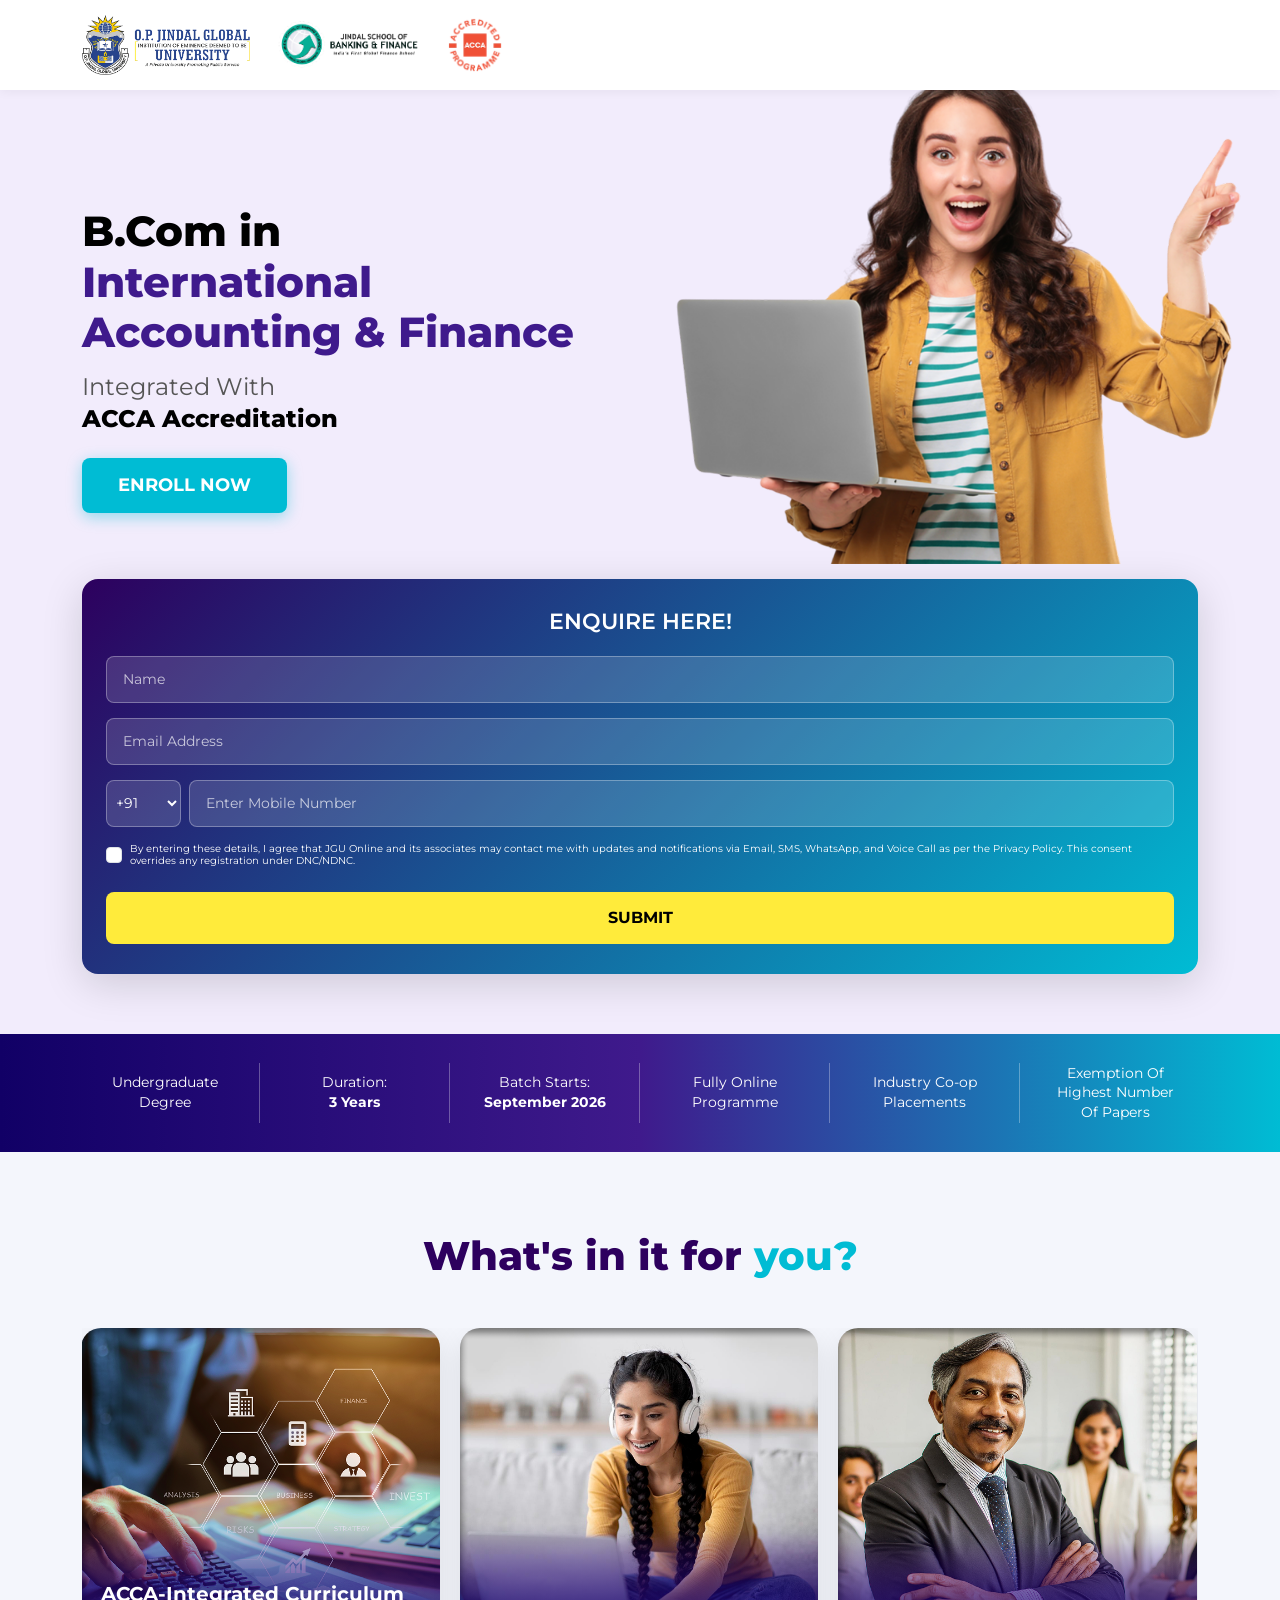
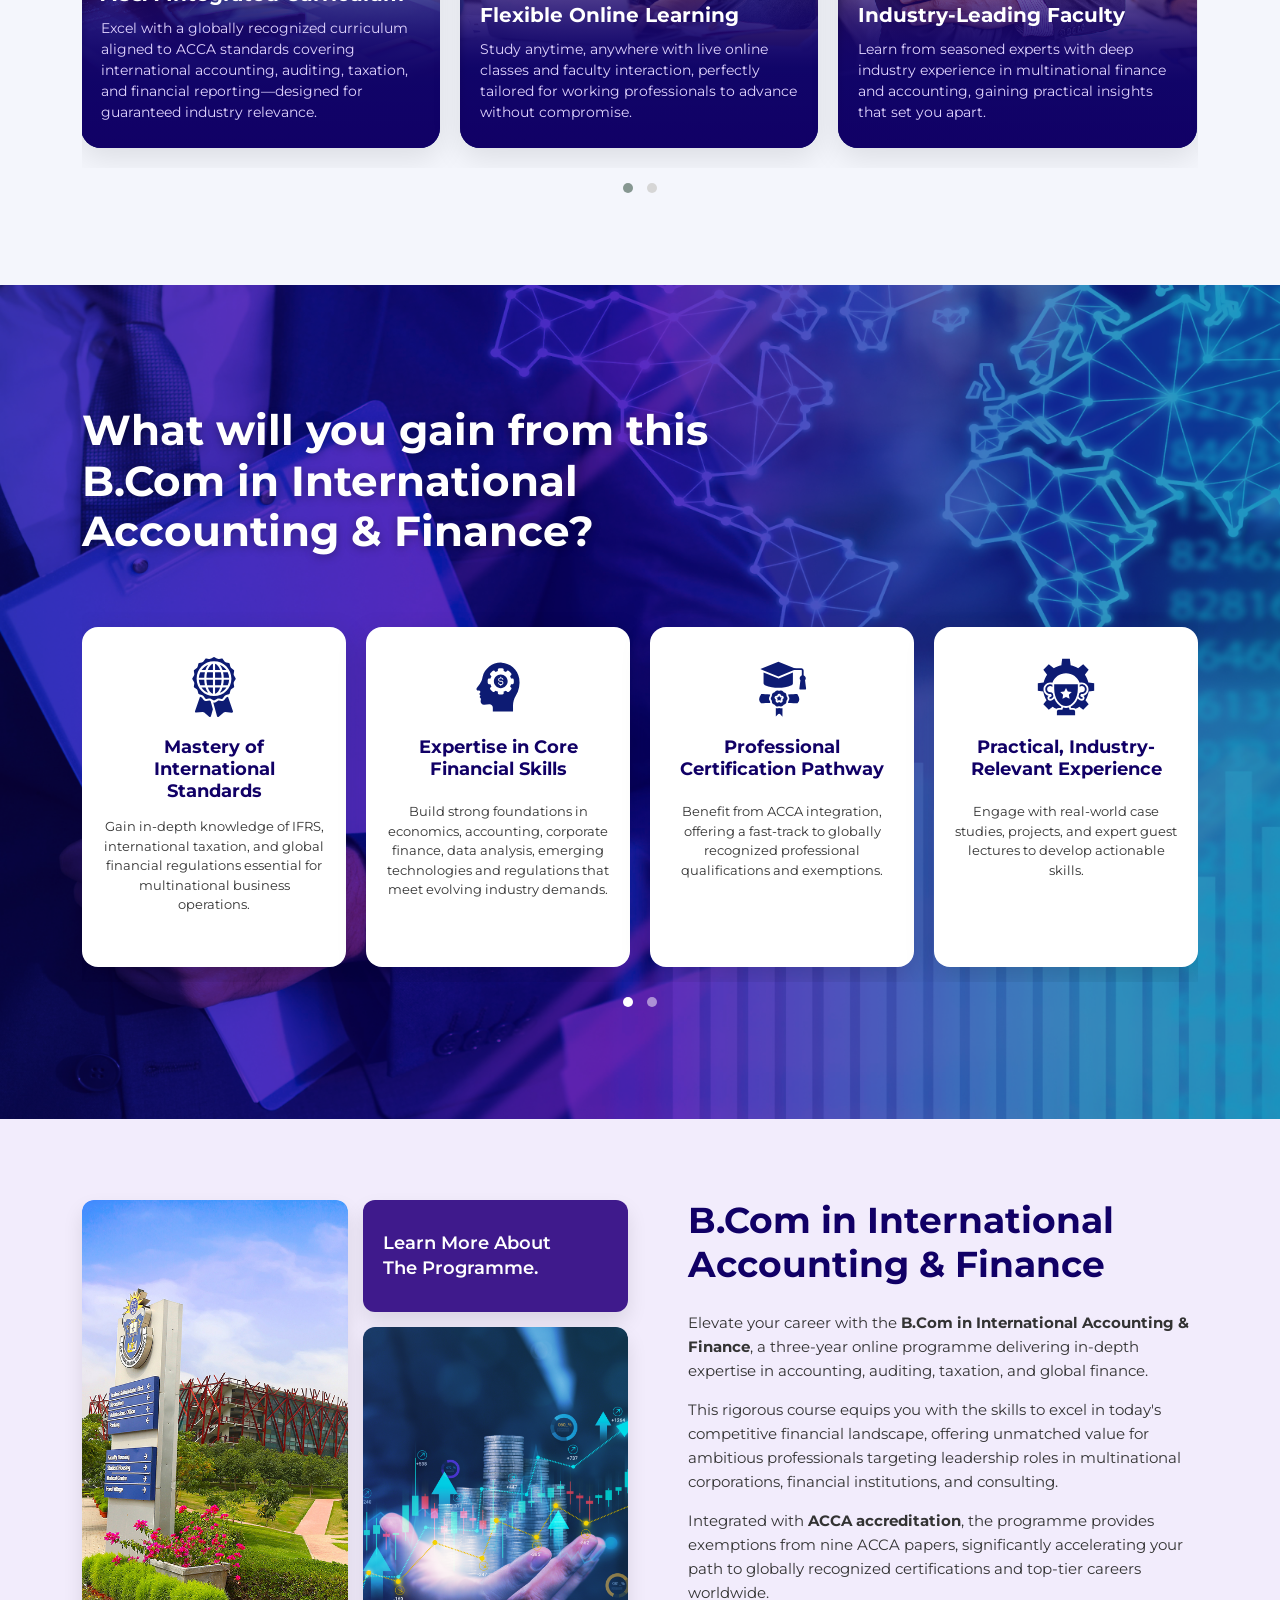
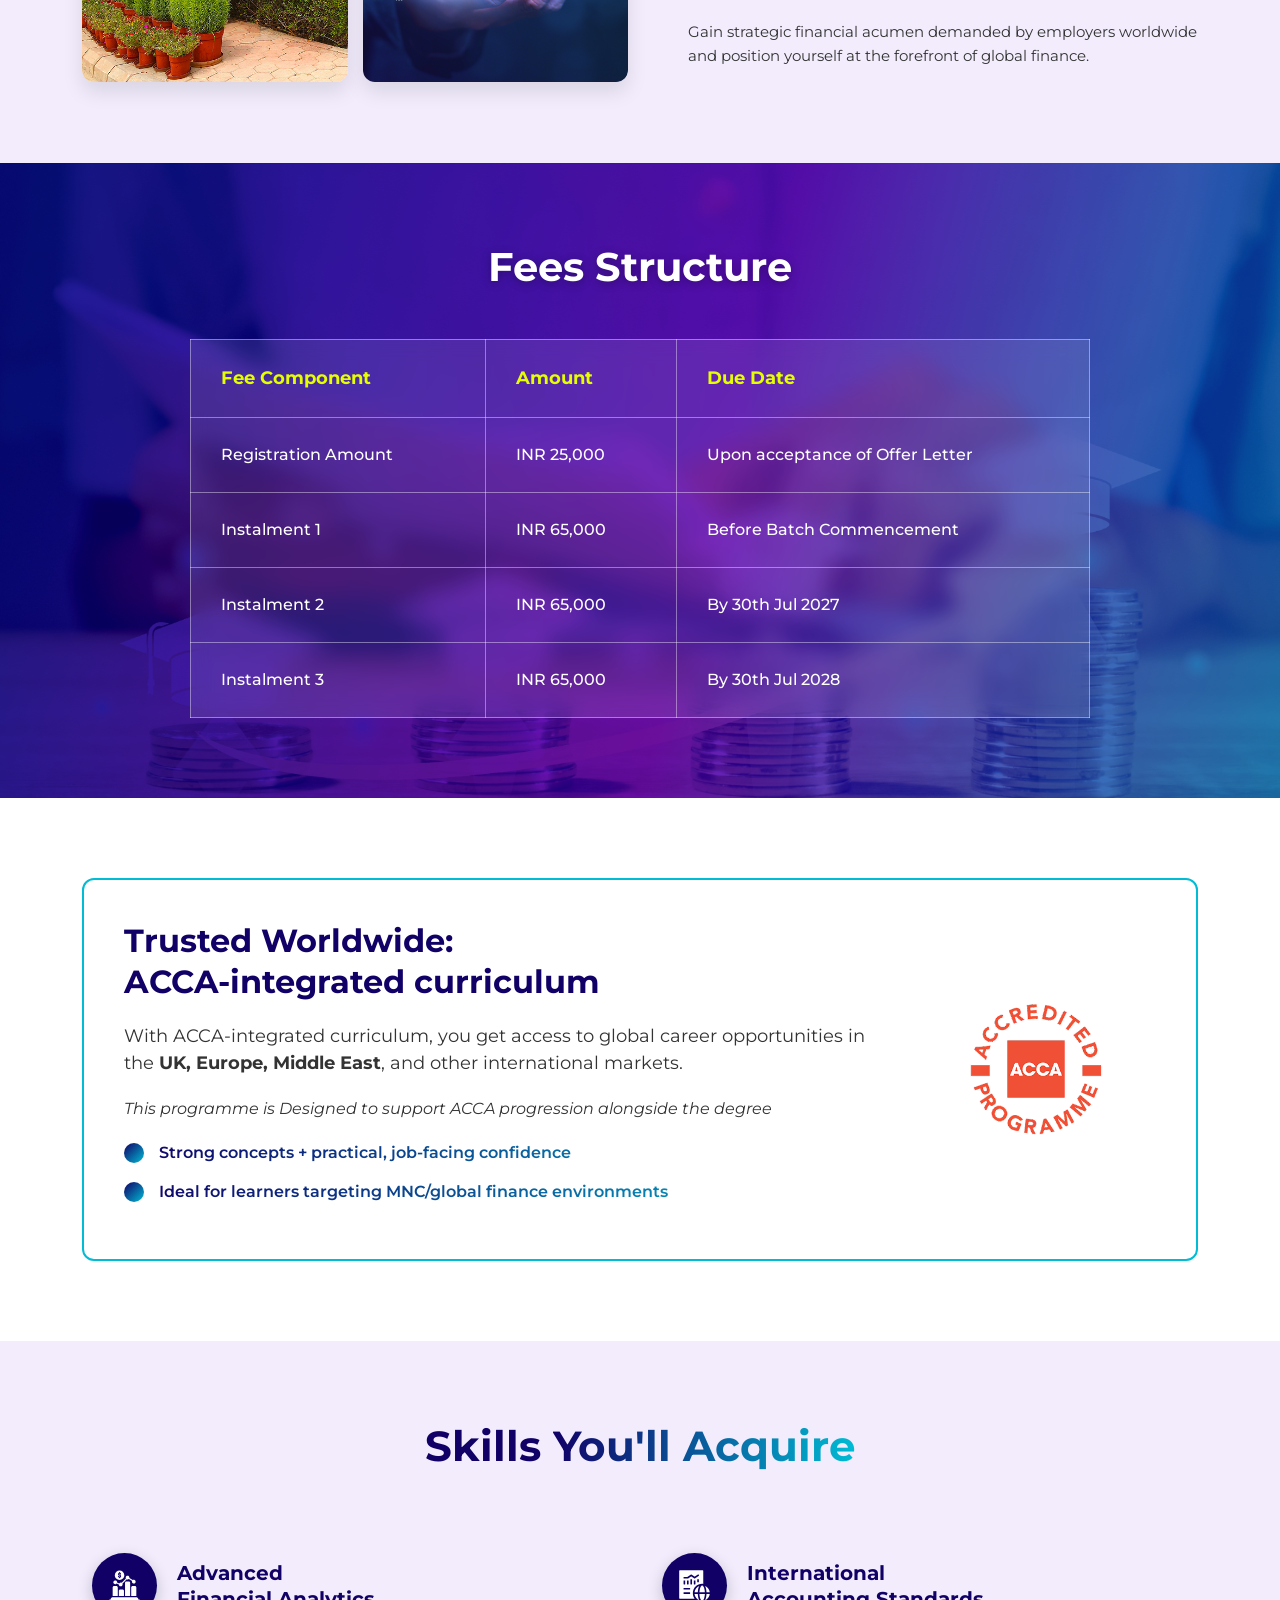
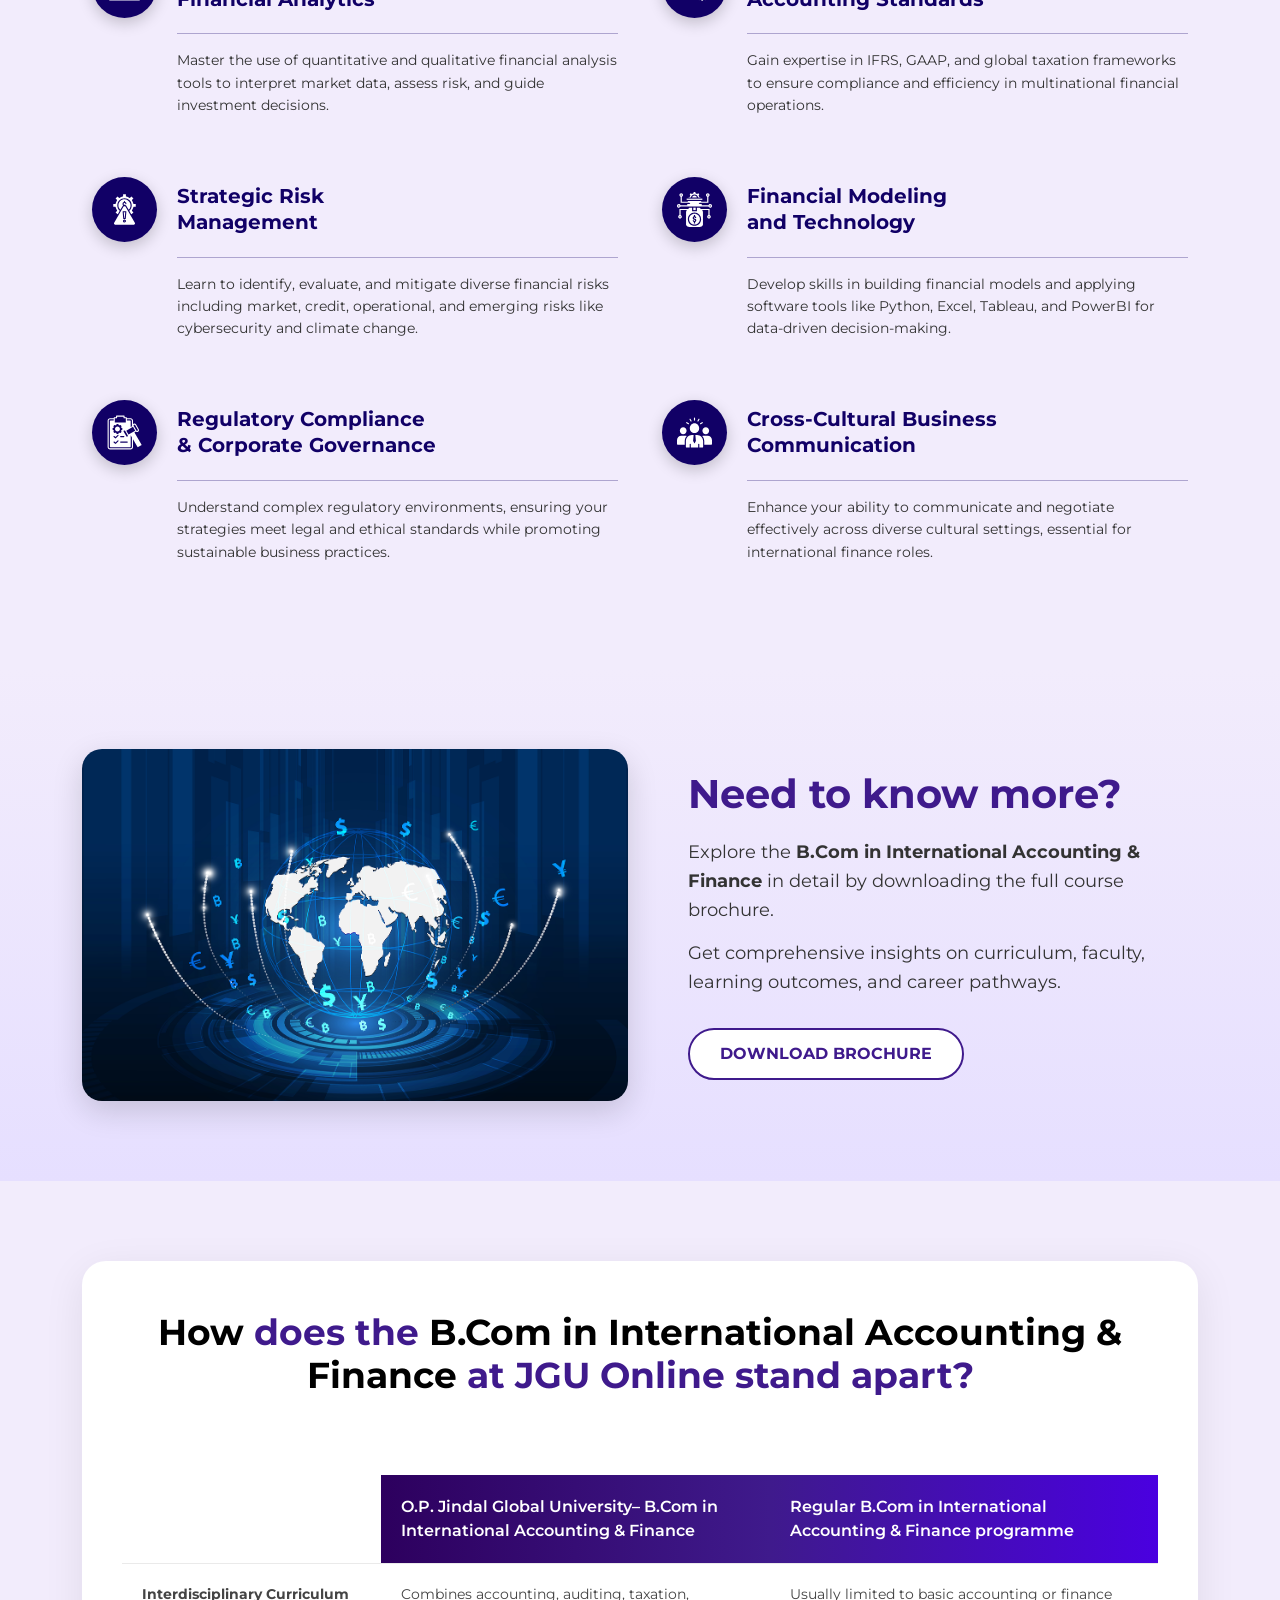
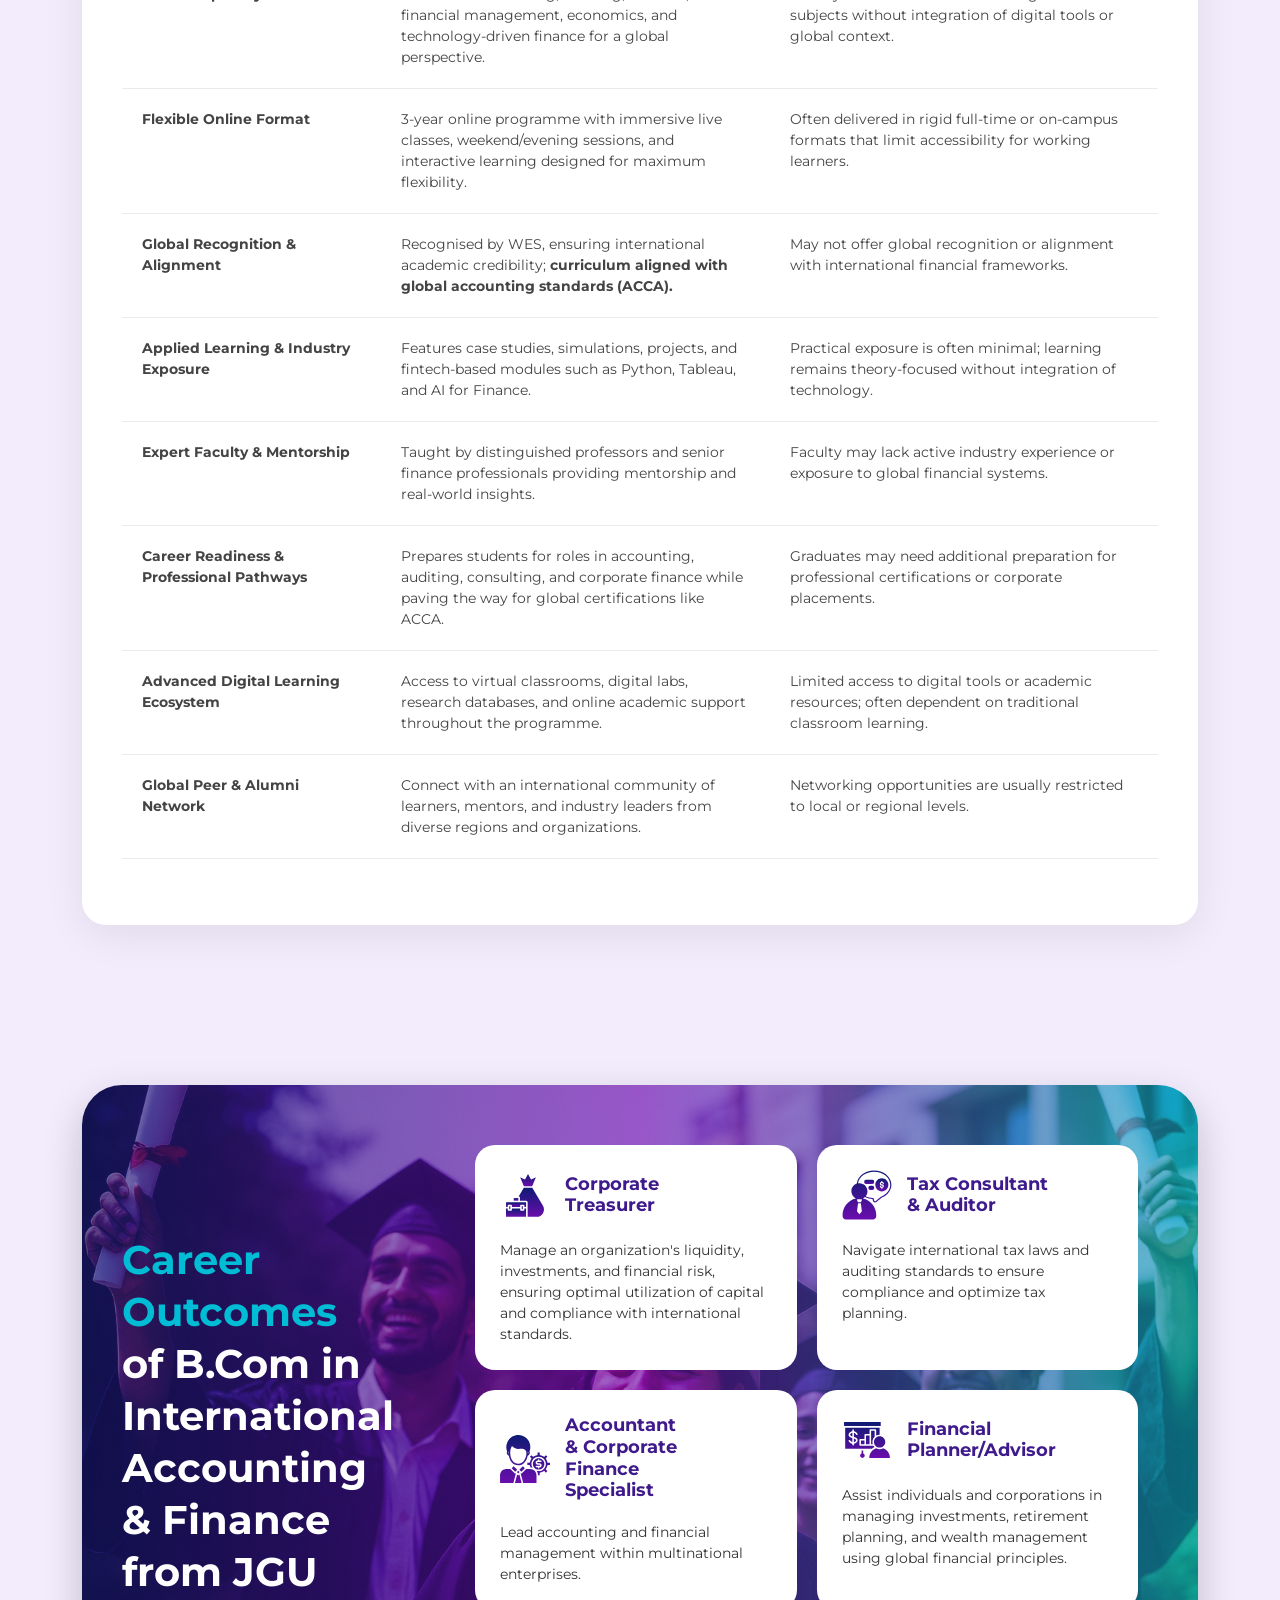
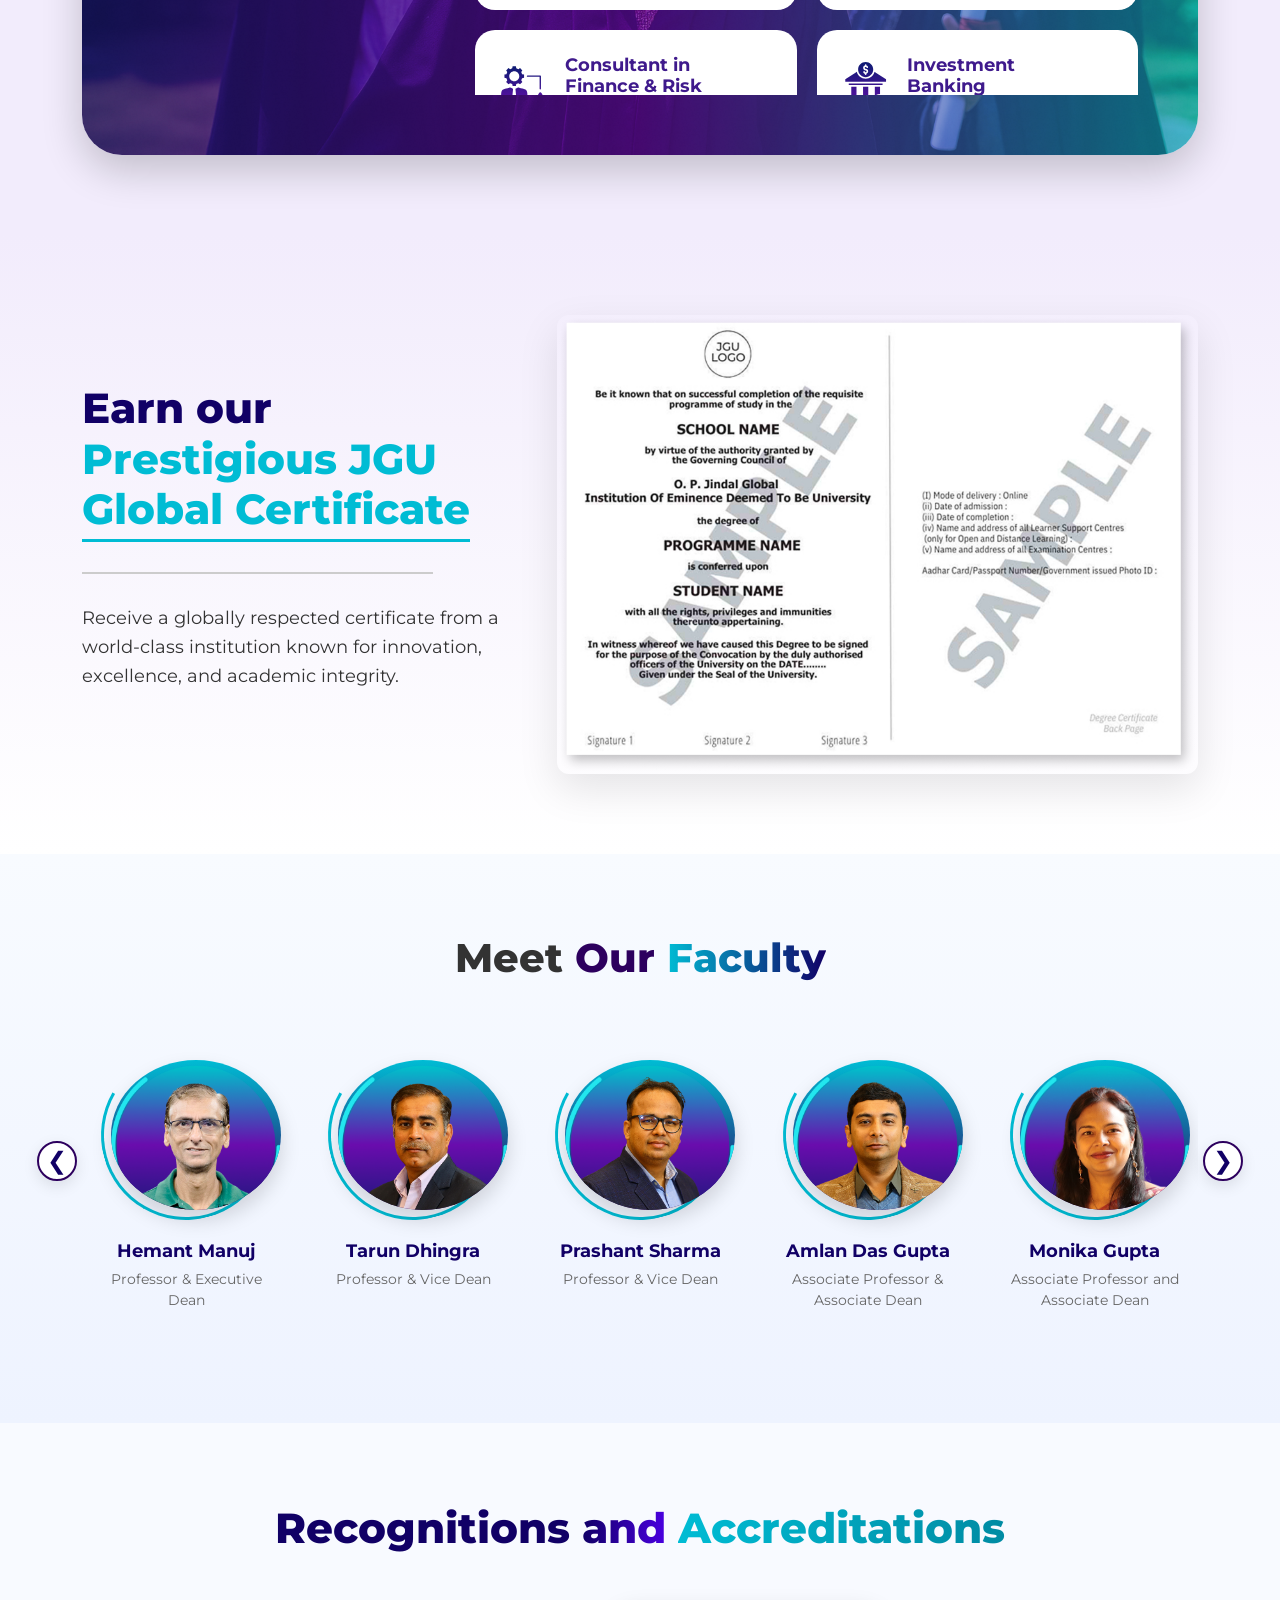
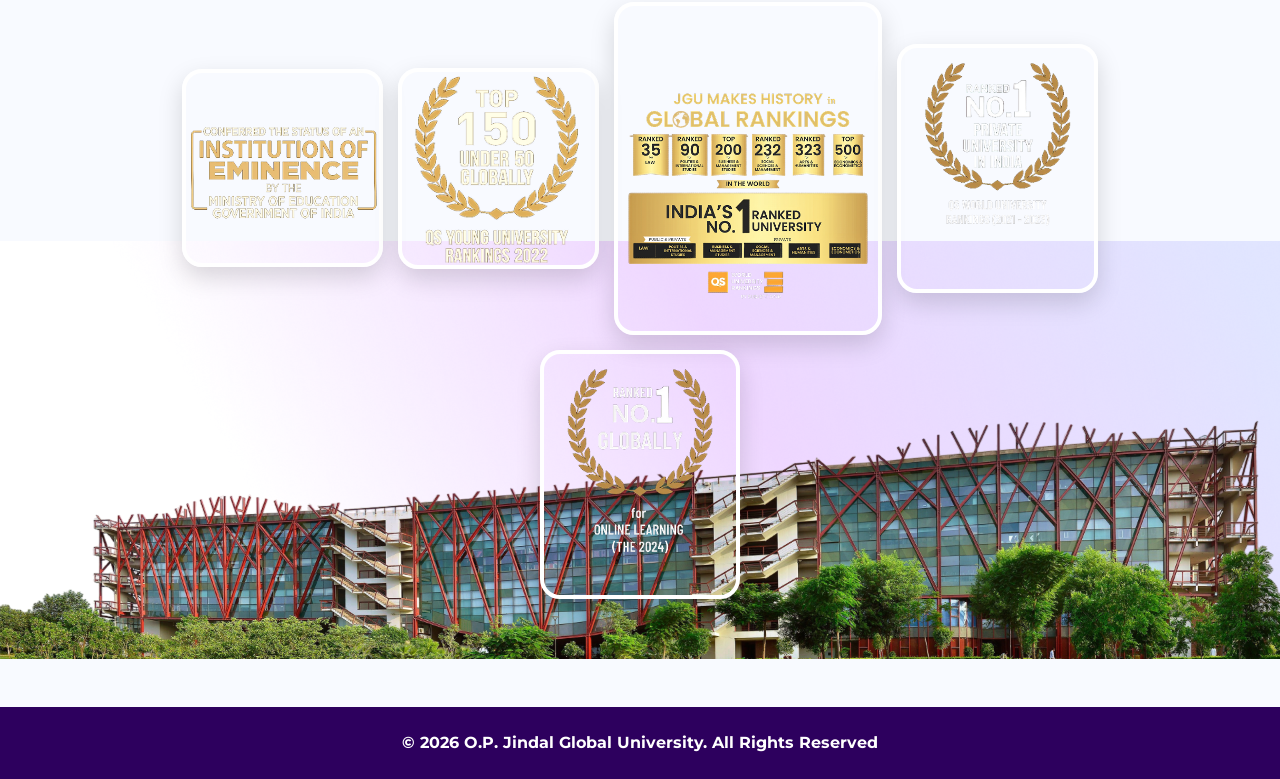
==== commit e31cc6a9: "feat: add interactive carousels and layout styles for B.Com International landing page" ====
--- a/index.html
+++ b/index.html
@@ -592,53 +592,229 @@
   </section>
 
   <!-- CERTIFICATE -->
-  <section class="certificate-section section-global bg-light">
+  <section class="certificate-new-section section-global">
+    <div class="container">
+      <div class="row align-items-center">
+        <!-- Left: Content -->
+        <div class="col-lg-5 mb-4 mb-lg-0 pe-lg-4">
+          <h2 class="cert-new-title">Earn our<br><span class="cert-new-highlight">Prestigious JGU<br>Global Certificate</span></h2>
+          <hr class="cert-new-divider">
+          <p class="cert-new-desc">Receive a globally respected certificate from a world-class institution known for innovation, excellence, and academic integrity.</p>
+        </div>
+        <!-- Right: Images -->
+        <div class="col-lg-7 text-center position-relative">
+          <img src="Assets/Earn our Prestigious JGU Global Certificate/SAMPLE CERTF.png" alt="Sample Certificate" class="img-fluid cert-new-img">
+        </div>
+      </div>
+    </div>
+  </section>
+
+  <!-- FACULTY -->
+  <section class="faculty-new-section section-global">
+    <div class="container">
+      <h2 class="faculty-new-main-title text-center mb-5">Meet <span class="faculty-dark">Our</span> <span class="faculty-gradient">Faculty</span></h2>
+      <div class="faculty-carousel owl-carousel owl-theme">
+        <!-- Fac 1 -->
+        <div class="faculty-card-new">
+          <div class="faculty-img-wrapper">
+            <img src="Assets/Faculty/IMAGES/Prof. Ram B. Ramachandran.png" alt="Ram B. Ramachandran">
+          </div>
+          <h4 class="faculty-name-new">Ram B. Ramachandran</h4>
+          <p class="faculty-title-new">Professor & Vice Dean</p>
+        </div>
+        <!-- Fac 2 -->
+        <div class="faculty-card-new">
+          <div class="faculty-img-wrapper">
+            <img src="Assets/Faculty/IMAGES/Prof (Dr.)  Hemant  Manuj.png" alt="Hemant Manuj">
+          </div>
+          <h4 class="faculty-name-new">Hemant Manuj</h4>
+          <p class="faculty-title-new">Professor & Executive Dean</p>
+        </div>
+        <!-- Fac 3 -->
+        <div class="faculty-card-new">
+          <div class="faculty-img-wrapper">
+            <img src="Assets/Faculty/IMAGES/Prof. (Dr.) Tarun Dhinga.png" alt="Tarun Dhingra">
+          </div>
+          <h4 class="faculty-name-new">Tarun Dhingra</h4>
+          <p class="faculty-title-new">Professor & Vice Dean</p>
+        </div>
+        <!-- Fac 4 -->
+        <div class="faculty-card-new">
+          <div class="faculty-img-wrapper">
+            <img src="Assets/Faculty/IMAGES/Prof. (Dr.) Prashant Sharma.png" alt="Prashant Sharma">
+          </div>
+          <h4 class="faculty-name-new">Prashant Sharma</h4>
+          <p class="faculty-title-new">Professor & Vice Dean</p>
+        </div>
+        <!-- Fac 5 -->
+        <div class="faculty-card-new">
+          <div class="faculty-img-wrapper">
+            <img src="Assets/Faculty/IMAGES/Dr. Amlan Das Gupta.png" alt="Amlan Das Gupta">
+          </div>
+          <h4 class="faculty-name-new">Amlan Das Gupta</h4>
+          <p class="faculty-title-new">Associate Professor & Associate Dean</p>
+        </div>
+        <!-- Fac 6 -->
+        <div class="faculty-card-new">
+          <div class="faculty-img-wrapper">
+            <img src="Assets/Faculty/IMAGES/Dr. Monika Gupta.png" alt="Monika Gupta">
+          </div>
+          <h4 class="faculty-name-new">Monika Gupta</h4>
+          <p class="faculty-title-new">Associate Professor and Associate Dean</p>
+        </div>
+        <!-- Fac 7 -->
+        <div class="faculty-card-new">
+          <div class="faculty-img-wrapper">
+            <img src="Assets/Faculty/IMAGES/Dr. Nishika Bhatia.png" alt="Nishika Bhatia">
+          </div>
+          <h4 class="faculty-name-new">Nishika Bhatia</h4>
+          <p class="faculty-title-new">Associate Professor & Assistant Dean</p>
+        </div>
+        <!-- Fac 8 -->
+        <div class="faculty-card-new">
+          <div class="faculty-img-wrapper">
+            <img src="Assets/Faculty/IMAGES/Dr. Kanchan Sehrawat.png" alt="Kanchan Sehrawat">
+          </div>
+          <h4 class="faculty-name-new">Kanchan Sehrawat</h4>
+          <p class="faculty-title-new">Associate Professor & Assistant Dean</p>
+        </div>
+        <!-- Fac 9 -->
+        <div class="faculty-card-new">
+          <div class="faculty-img-wrapper">
+            <img src="Assets/Faculty/IMAGES/Dr. Saurabh Tiwari.png" alt="Saurabh Tiwari">
+          </div>
+          <h4 class="faculty-name-new">Saurabh Tiwari</h4>
+          <p class="faculty-title-new">Associate Professor</p>
+        </div>
+        <!-- Fac 10 -->
+        <div class="faculty-card-new">
+          <div class="faculty-img-wrapper">
+            <img src="Assets/Faculty/IMAGES/Dr. Siddharth Kanojia.png" alt="Siddharth Kanojia">
+          </div>
+          <h4 class="faculty-name-new">Siddharth Kanojia</h4>
+          <p class="faculty-title-new">Associate Professor & Assistant Dean</p>
+        </div>
+        <!-- Fac 11 -->
+        <div class="faculty-card-new">
+          <div class="faculty-img-wrapper">
+            <img src="Assets/Faculty/IMAGES/Dr. Saurabh Sharma.png" alt="Saurabh Sharma">
+          </div>
+          <h4 class="faculty-name-new">Saurabh Sharma</h4>
+          <p class="faculty-title-new">Associate Professor</p>
+        </div>
+        <!-- Fac 12 -->
+        <div class="faculty-card-new">
+          <div class="faculty-img-wrapper">
+            <img src="Assets/Faculty/IMAGES/Bhavya Srivastava.png" alt="Bhavya Srivastava">
+          </div>
+          <h4 class="faculty-name-new">Bhavya Srivastava</h4>
+          <p class="faculty-title-new">Assistant Professor</p>
+        </div>
+        <!-- Fac 13 -->
+        <div class="faculty-card-new">
+          <div class="faculty-img-wrapper">
+            <img src="Assets/Faculty/IMAGES/Kewal Singh.png" alt="Kewal Singh">
+          </div>
+          <h4 class="faculty-name-new">Kewal Singh</h4>
+          <p class="faculty-title-new">Assistant Professor</p>
+        </div>
+        <!-- Fac 14 -->
+        <div class="faculty-card-new">
+          <div class="faculty-img-wrapper">
+            <img src="Assets/Faculty/IMAGES/dr. Hansa.png" alt="Hansa">
+          </div>
+          <h4 class="faculty-name-new">Hansa</h4>
+          <p class="faculty-title-new">Assistant Professor</p>
+        </div>
+        <!-- Fac 15 -->
+        <div class="faculty-card-new">
+          <div class="faculty-img-wrapper">
+            <img src="Assets/Faculty/IMAGES/Mohd. Kashif Ansari.png" alt="Mohd. Kashif Ansari">
+          </div>
+          <h4 class="faculty-name-new">Mohd. Kashif Ansari</h4>
+          <p class="faculty-title-new">Assistant Professor</p>
+        </div>
+        <!-- Fac 16 -->
+        <div class="faculty-card-new">
+          <div class="faculty-img-wrapper">
+            <img src="Assets/Faculty/IMAGES/Narbadeshwar Mishra.png" alt="Narbadeshwar Mishra">
+          </div>
+          <h4 class="faculty-name-new">Narbadeshwar Mishra</h4>
+          <p class="faculty-title-new">Assistant Professor</p>
+        </div>
+        <!-- Fac 17 -->
+        <div class="faculty-card-new">
+          <div class="faculty-img-wrapper">
+            <img src="Assets/Faculty/IMAGES/Rupesh Sharma.png" alt="Rupesh Sharma">
+          </div>
+          <h4 class="faculty-name-new">Rupesh Sharma</h4>
+          <p class="faculty-title-new">Assistant Professor</p>
+        </div>
+        <!-- Fac 18 -->
+        <div class="faculty-card-new">
+          <div class="faculty-img-wrapper">
+            <img src="Assets/Faculty/IMAGES/Anurag Banerjee.png" alt="Anurag Banerjee">
+          </div>
+          <h4 class="faculty-name-new">Anurag Banerjee</h4>
+          <p class="faculty-title-new">Assistant Professor</p>
+        </div>
+        <!-- Fac 19 -->
+        <div class="faculty-card-new">
+          <div class="faculty-img-wrapper">
+            <img src="Assets/Faculty/IMAGES/Siddharth Upreti.png" alt="Siddharth Upreti">
+          </div>
+          <h4 class="faculty-name-new">Siddharth Upreti</h4>
+          <p class="faculty-title-new">Assistant Professor</p>
+        </div>
+        <!-- Fac 20 -->
+        <div class="faculty-card-new">
+          <div class="faculty-img-wrapper">
+            <img src="Assets/Faculty/IMAGES/Sudipta Majumdar.png" alt="Sudipta Majumdar">
+          </div>
+          <h4 class="faculty-name-new">Sudipta Majumdar</h4>
+          <p class="faculty-title-new">Assistant Professor</p>
+        </div>
+        <!-- Fac 21 -->
+        <div class="faculty-card-new">
+          <div class="faculty-img-wrapper">
+            <img src="Assets/Faculty/IMAGES/Ibna Bhan.png" alt="Ibna Bhan">
+          </div>
+          <h4 class="faculty-name-new">Ibna Bhan</h4>
+          <p class="faculty-title-new">Lecturer</p>
+        </div>
+        <!-- Fac 22 -->
+        <div class="faculty-card-new">
+          <div class="faculty-img-wrapper">
+            <img src="Assets/Faculty/IMAGES/Neha Gupta.png" alt="Neha Gupta">
+          </div>
+          <h4 class="faculty-name-new">Neha Gupta</h4>
+          <p class="faculty-title-new">Lecturer</p>
+        </div>
+        <!-- Fac 23 -->
+        <div class="faculty-card-new">
+          <div class="faculty-img-wrapper">
+            <img src="Assets/Faculty/IMAGES/Priyam Mendiratta.png" alt="Priyam Mendiratta">
+          </div>
+          <h4 class="faculty-name-new">Priyam Mendiratta</h4>
+          <p class="faculty-title-new">Lecturer</p>
+        </div>
+      </div>
+    </div>
+  </section>
+
+  <!-- RECOGNITIONS -->
+  <section class="recognitions-new-section">
+    <div class="rec-bg-image"></div>
     <div class="container text-center">
-      <h2 class="section-title">Earn our Prestigious JGU Global Certificate</h2>
-      <div class="cert-images mt-4 position-relative" style="display:inline-block;">
-        <img src="Assets/Earn our Prestigious JGU Global Certificate/SAMPLE CERTF.png" alt="Sample Certificate" style="max-width: 100%; height: auto; box-shadow: 0 10px 30px rgba(0,0,0,0.1); border-radius: 8px;">
-        <img src="Assets/Earn our Prestigious JGU Global Certificate/STAMP.png" alt="Stamp" style="position: absolute; bottom: -20px; right: -20px; width: 120px; z-index: 2;">
-      </div>
-    </div>
-  </section>
-
-  <!-- FACULTY -->
-  <section class="faculty-section section-global">
-    <div class="container">
-      <h2 class="section-title">Learn from the Best</h2>
-      <div class="faculty-carousel owl-carousel owl-theme mt-5">
-        <div class="faculty-card"><div class="faculty-image"><img src="Assets/Faculty/IMAGES/Anurag Banerjee.png" alt="Anurag Banerjee"></div><h3 class="faculty-name">Anurag Banerjee</h3></div>
-        <div class="faculty-card"><div class="faculty-image"><img src="Assets/Faculty/IMAGES/Bhavya Srivastava.png" alt="Bhavya Srivastava"></div><h3 class="faculty-name">Bhavya Srivastava</h3></div>
-        <div class="faculty-card"><div class="faculty-image"><img src="Assets/Faculty/IMAGES/Dr. Amlan Das Gupta.png" alt="Dr. Amlan Das Gupta"></div><h3 class="faculty-name">Dr. Amlan Das Gupta</h3></div>
-        <div class="faculty-card"><div class="faculty-image"><img src="Assets/Faculty/IMAGES/dr. Hansa.png" alt="Dr. Hansa"></div><h3 class="faculty-name">Dr. Hansa</h3></div>
-        <div class="faculty-card"><div class="faculty-image"><img src="Assets/Faculty/IMAGES/Dr. Kanchan Sehrawat.png" alt="Dr. Kanchan Sehrawat"></div><h3 class="faculty-name">Dr. Kanchan Sehrawat</h3></div>
-        <div class="faculty-card"><div class="faculty-image"><img src="Assets/Faculty/IMAGES/Dr. Monika Gupta.png" alt="Dr. Monika Gupta"></div><h3 class="faculty-name">Dr. Monika Gupta</h3></div>
-        <div class="faculty-card"><div class="faculty-image"><img src="Assets/Faculty/IMAGES/Dr. Nishika Bhatia.png" alt="Dr. Nishika Bhatia"></div><h3 class="faculty-name">Dr. Nishika Bhatia</h3></div>
-        <div class="faculty-card"><div class="faculty-image"><img src="Assets/Faculty/IMAGES/Dr. Saurabh Sharma.png" alt="Dr. Saurabh Sharma"></div><h3 class="faculty-name">Dr. Saurabh Sharma</h3></div>
-      </div>
-    </div>
-  </section>
-
-  <!-- NEED TO KNOW MORE -->
-  <section class="py-5 bg-white text-center">
-    <div class="container">
-      <img src="Assets/Need to know more/img brochure (3).png" alt="Need to know more" style="max-width: 100%; height: auto; border-radius: 16px;">
-    </div>
-  </section>
-
-  <!-- RECOGNITIONS -->
-  <section class="recognitions-section section-global" style="background: url('Assets/Recognitions/bg picture.png') center/cover no-repeat;">
-    <div class="container">
-      <h2 class="section-title text-white">Recognitions and Accreditations</h2>
-      <div class="recognitions-carousel owl-carousel owl-theme mt-5">
-        <div class="rec-item"><img src="Assets/Recognitions/1.png" alt="Recognition 1"></div>
-        <div class="rec-item"><img src="Assets/Recognitions/2.png" alt="Recognition 2"></div>
-        <div class="rec-item"><img src="Assets/Recognitions/3.png" alt="Recognition 3"></div>
-        <div class="rec-item"><img src="Assets/Recognitions/4.png" alt="Recognition 4"></div>
-        <div class="rec-item"><img src="Assets/Recognitions/5.png" alt="Recognition 5"></div>
-        <div class="rec-item"><img src="Assets/Recognitions/image 10.png" alt="Recognition 10"></div>
-        <div class="rec-item"><img src="Assets/Recognitions/image 11.png" alt="Recognition 11"></div>
-        <div class="rec-item"><img src="Assets/Recognitions/image 12.png" alt="Recognition 12"></div>
+      <h2 class="recognitions-main-title">
+        <span class="rec-dark">Recognitions</span> <span class="rec-purple">and</span> <span class="rec-cyan">Accreditations</span>
+      </h2>
+      <div class="recognitions-flex-container mt-5">
+        <div class="rec-card rec-small"><img src="Assets/Recognitions/1.png" alt="Top 150 Under 50"></div>
+        <div class="rec-card rec-small"><img src="Assets/Recognitions/2.png" alt="Institution of Eminence"></div>
+        <div class="rec-card rec-large"><img src="Assets/Recognitions/3.png" alt="JGU Makes History in Global Rankings"></div>
+        <div class="rec-card rec-small"><img src="Assets/Recognitions/4.png" alt="Ranked No. 1 Private University in India"></div>
+        <div class="rec-card rec-small"><img src="Assets/Recognitions/5.png" alt="Ranked No. 1 Globally for Online Learning"></div>
       </div>
     </div>
   </section>
--- a/css/style.css
+++ b/css/style.css
@@ -866,58 +866,237 @@
 ================================================ */
 .faculty-section {
   background: #f8faff;
+  padding: 80px 0;
 }
 .faculty-card {
   text-align: center;
-  padding: 10px;
-}
-
+  padding: 20px;
+}
 .faculty-image {
   width: 180px;
   height: 180px;
-  border-radius: 24px;
+  margin: 0 auto 20px;
+  border-radius: 50%;
   overflow: hidden;
-  margin: 0 auto 14px;
-  border: 3px solid #fff;
-  background: #2D005E;
-  box-shadow: 0 6px 20px rgba(45,0,94,0.2);
-}
-
+  box-shadow: 0 10px 20px rgba(0,0,0,0.1);
+  border: 5px solid #fff;
+}
 .faculty-image img {
   width: 100%;
   height: 100%;
   object-fit: cover;
 }
-
 .faculty-name {
-  font-size: 16px;
+  font-size: 20px;
   font-weight: 700;
   color: #2D005E;
-  margin-bottom: 6px;
-}
-
-/* ================================================
-   RECOGNITIONS CAROUSEL
-================================================ */
-.recognitions-section {
+}
+
+/* ================================================
+   CERTIFICATE NEW SECTION
+================================================ */
+.certificate-new-section {
+  background: linear-gradient(180deg, #f2ecfc 0%, #ffffff 100%);
+  padding: 80px 0;
+}
+.cert-new-title {
+  color: #110066;
+  font-size: 42px;
+  font-weight: 800;
+  line-height: 1.2;
+}
+.cert-new-highlight {
+  color: #00bcd4;
+  border-bottom: 3px solid #00bcd4;
+  display: inline-block;
+  padding-bottom: 5px;
+}
+.cert-new-divider {
+  width: 80%;
+  border-top: 2px solid #ccc;
+  margin: 30px 0;
+  opacity: 1;
+}
+.cert-new-desc {
+  font-size: 18px;
+  color: #333;
+  line-height: 1.6;
+}
+.cert-new-img {
+  max-width: 100%;
+  height: auto;
+  box-shadow: 0 15px 40px rgba(0,0,0,0.1);
+  border-radius: 12px;
+}
+
+/* ================================================
+   FACULTY NEW SECTION
+================================================ */
+.faculty-new-section {
+  background: linear-gradient(180deg, #f8fbff 0%, #eef3ff 100%);
+  padding: 80px 0;
+}
+.faculty-new-main-title {
+  font-size: 40px;
+  font-weight: 800;
+}
+.faculty-dark {
+  color: #2D005E;
+}
+.faculty-gradient {
+  background: linear-gradient(90deg, #00bcd4, #110066);
+  -webkit-background-clip: text;
+  -webkit-text-fill-color: transparent;
+}
+.faculty-card-new {
+  text-align: center;
+  padding: 20px 10px;
+}
+.faculty-img-wrapper {
+  width: 170px;
+  height: 170px;
+  margin: 0 auto 20px;
   position: relative;
 }
-.recognitions-section::before {
+.faculty-img-wrapper::before {
   content: '';
   position: absolute;
   top: 0; left: 0; right: 0; bottom: 0;
-  background: rgba(45, 0, 94, 0.85); /* Overlay */
-}
-.recognitions-section .container {
+  border-radius: 50%;
+  border: 3px solid transparent;
+  border-left-color: #00bcd4;
+  border-bottom-color: #00bcd4;
+  transform: rotate(-15deg);
+}
+.faculty-img-wrapper img {
+  position: absolute;
+  top: 10px; left: 10px; right: 10px; bottom: 10px;
+  width: calc(100% - 20px);
+  height: calc(100% - 20px);
+  border-radius: 50%;
+  background: linear-gradient(180deg, #00bcd4 0%, #2D005E 100%);
+  object-fit: cover;
+  object-position: top;
+  box-shadow: 0 10px 20px rgba(0,0,0,0.15);
+}
+.faculty-name-new {
+  font-size: 18px;
+  font-weight: 700;
+  color: #110066;
+  margin-bottom: 5px;
+  line-height: 1.3;
+}
+.faculty-title-new {
+  font-size: 14px;
+  color: #666;
+  margin: 0;
+}
+.owl-nav button {
+  width: 40px;
+  height: 40px;
+  border-radius: 50% !important;
+  background: #fff !important;
+  color: #110066 !important;
+  box-shadow: 0 5px 15px rgba(0,0,0,0.1);
+  font-size: 24px !important;
+  line-height: 36px !important;
+  border: 2px solid #2D005E !important;
+}
+.faculty-carousel .owl-nav button.owl-prev {
+  position: absolute;
+  left: -50px;
+  top: 35%;
+}
+.faculty-carousel .owl-nav button.owl-next {
+  position: absolute;
+  right: -50px;
+  top: 35%;
+}
+@media (max-width: 991px) {
+  .faculty-carousel .owl-nav button.owl-prev { left: 0; }
+  .faculty-carousel .owl-nav button.owl-next { right: 0; }
+}
+
+/* ================================================
+   RECOGNITIONS NEW SECTION
+================================================ */
+.recognitions-new-section {
+  position: relative;
+  background: #f8faff;
+  padding-top: 80px;
+  overflow: hidden;
+}
+.rec-bg-image {
+  position: absolute;
+  bottom: 0;
+  left: 0;
+  width: 100%;
+  height: 50%;
+  background: url('../Assets/Recognitions/bg picture.png') center/cover no-repeat;
+  z-index: 1;
+}
+.recognitions-new-section .container {
   position: relative;
   z-index: 2;
-}
-
-.rec-item img {
-  max-height: 80px;
-  object-fit: contain;
-  margin: 0 auto;
-  display: block;
+  padding-bottom: 60px;
+}
+.recognitions-main-title {
+  font-size: 42px;
+  font-weight: 800;
+}
+.rec-dark { color: #110066; }
+.rec-purple {
+  background: linear-gradient(90deg, #110066, #4a00e0);
+  -webkit-background-clip: text;
+  -webkit-text-fill-color: transparent;
+}
+.rec-cyan {
+  background: linear-gradient(90deg, #00bcd4, #008ba3);
+  -webkit-background-clip: text;
+  -webkit-text-fill-color: transparent;
+}
+.recognitions-flex-container {
+  display: flex;
+  align-items: center;
+  justify-content: center;
+  gap: 15px;
+  flex-wrap: wrap;
+}
+.rec-card {
+  transition: transform 0.3s ease;
+}
+.rec-card:hover {
+  transform: translateY(-5px);
+}
+.rec-small {
+  width: 18%;
+  max-width: 220px;
+}
+.rec-large {
+  width: 24%;
+  max-width: 320px;
+}
+.rec-card img {
+  width: 100%;
+  height: auto;
+  border-radius: 20px;
+  border: 4px solid #fff;
+  box-shadow: 0 10px 25px rgba(0,0,0,0.15);
+}
+@media (max-width: 991px) {
+  .recognitions-flex-container {
+    gap: 20px;
+  }
+  .rec-small {
+    width: 45%;
+    max-width: 100%;
+  }
+  .rec-large {
+    width: 100%;
+    order: -1;
+    margin-bottom: 20px;
+    max-width: 400px;
+  }
 }
 
 /* ================================================
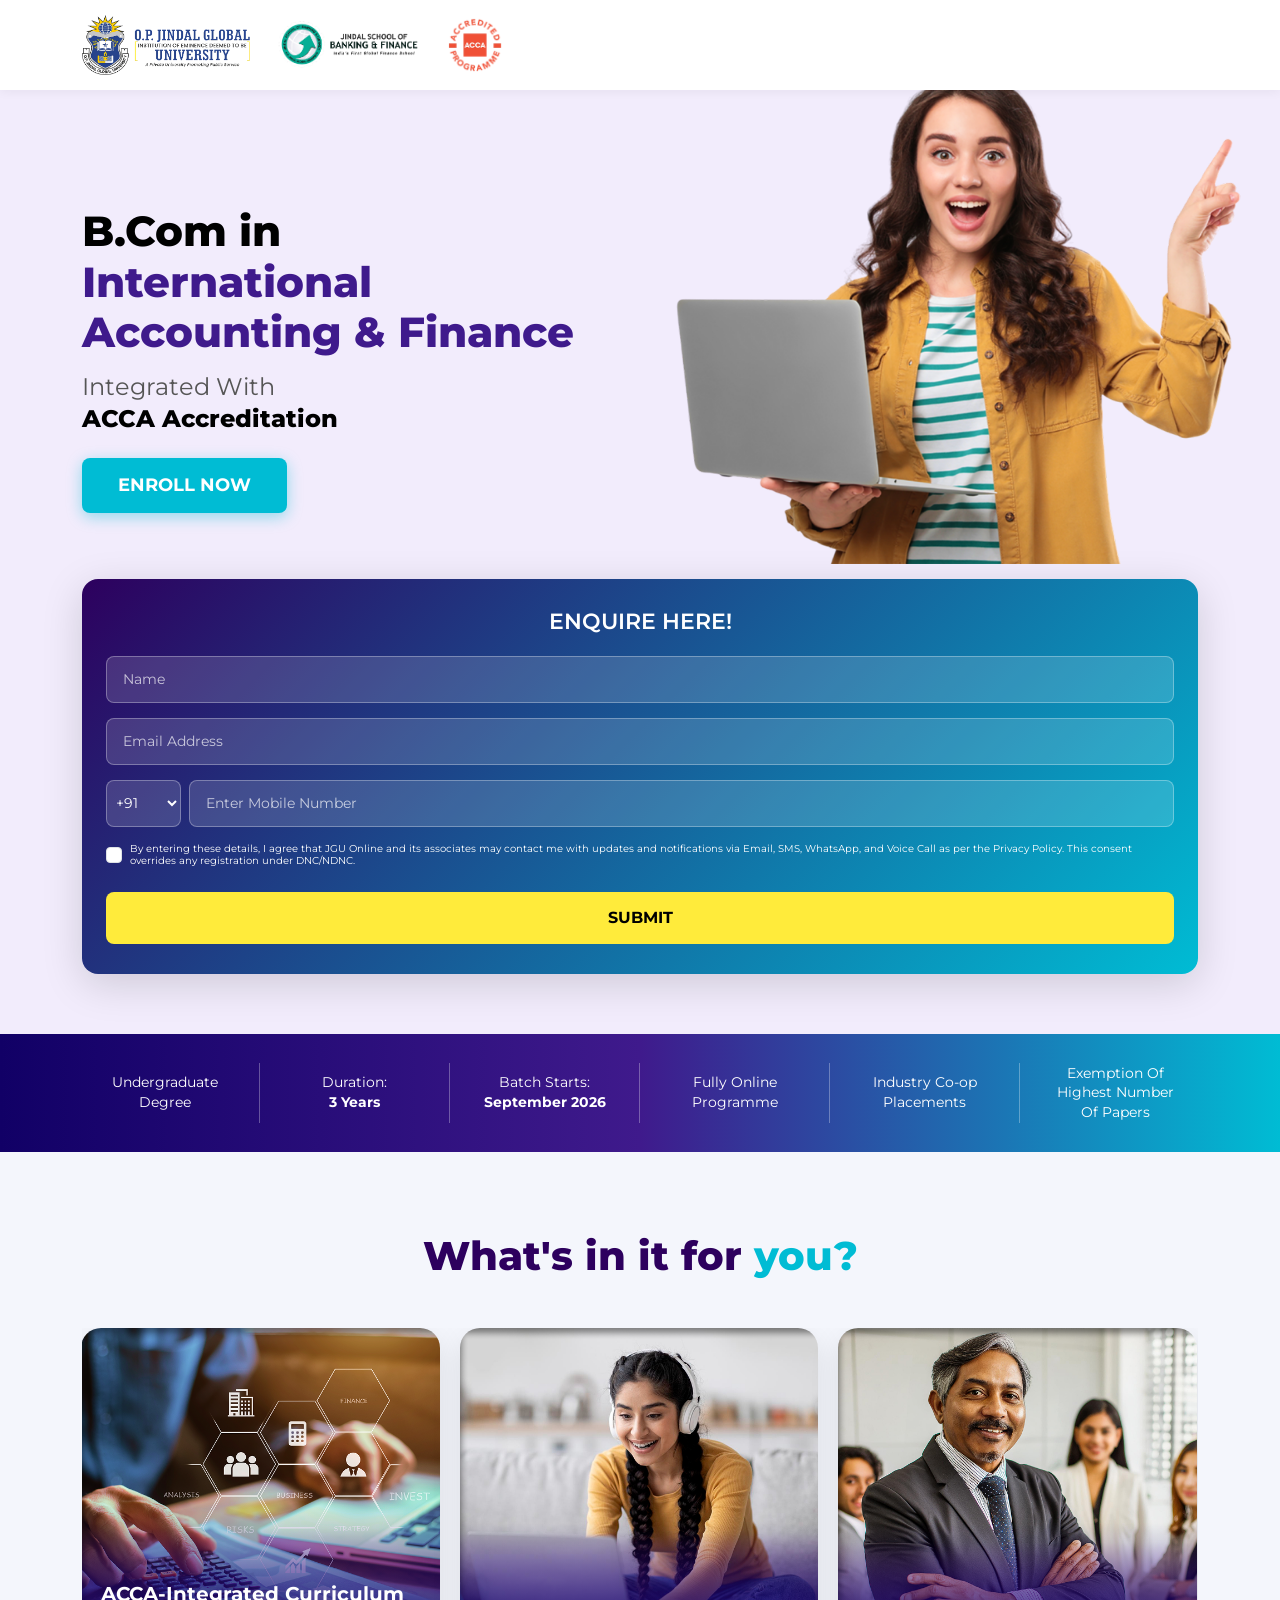
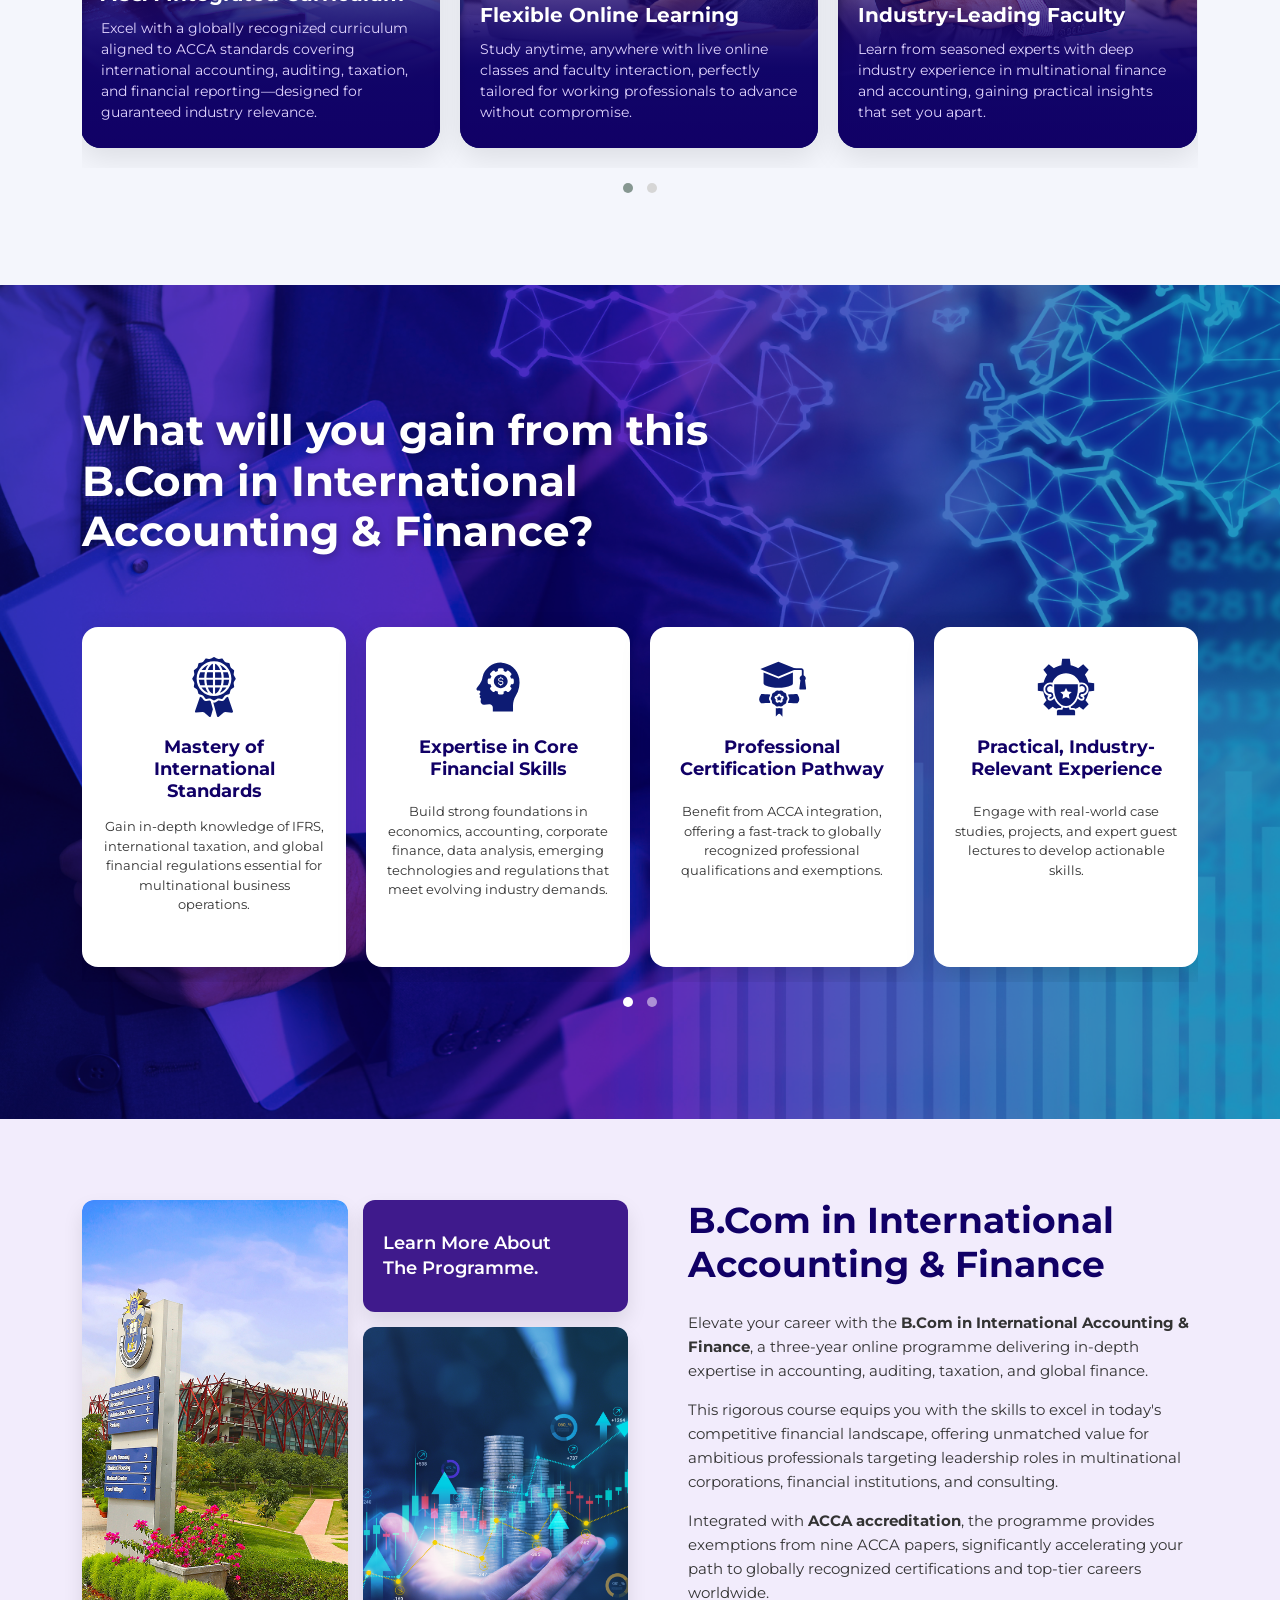
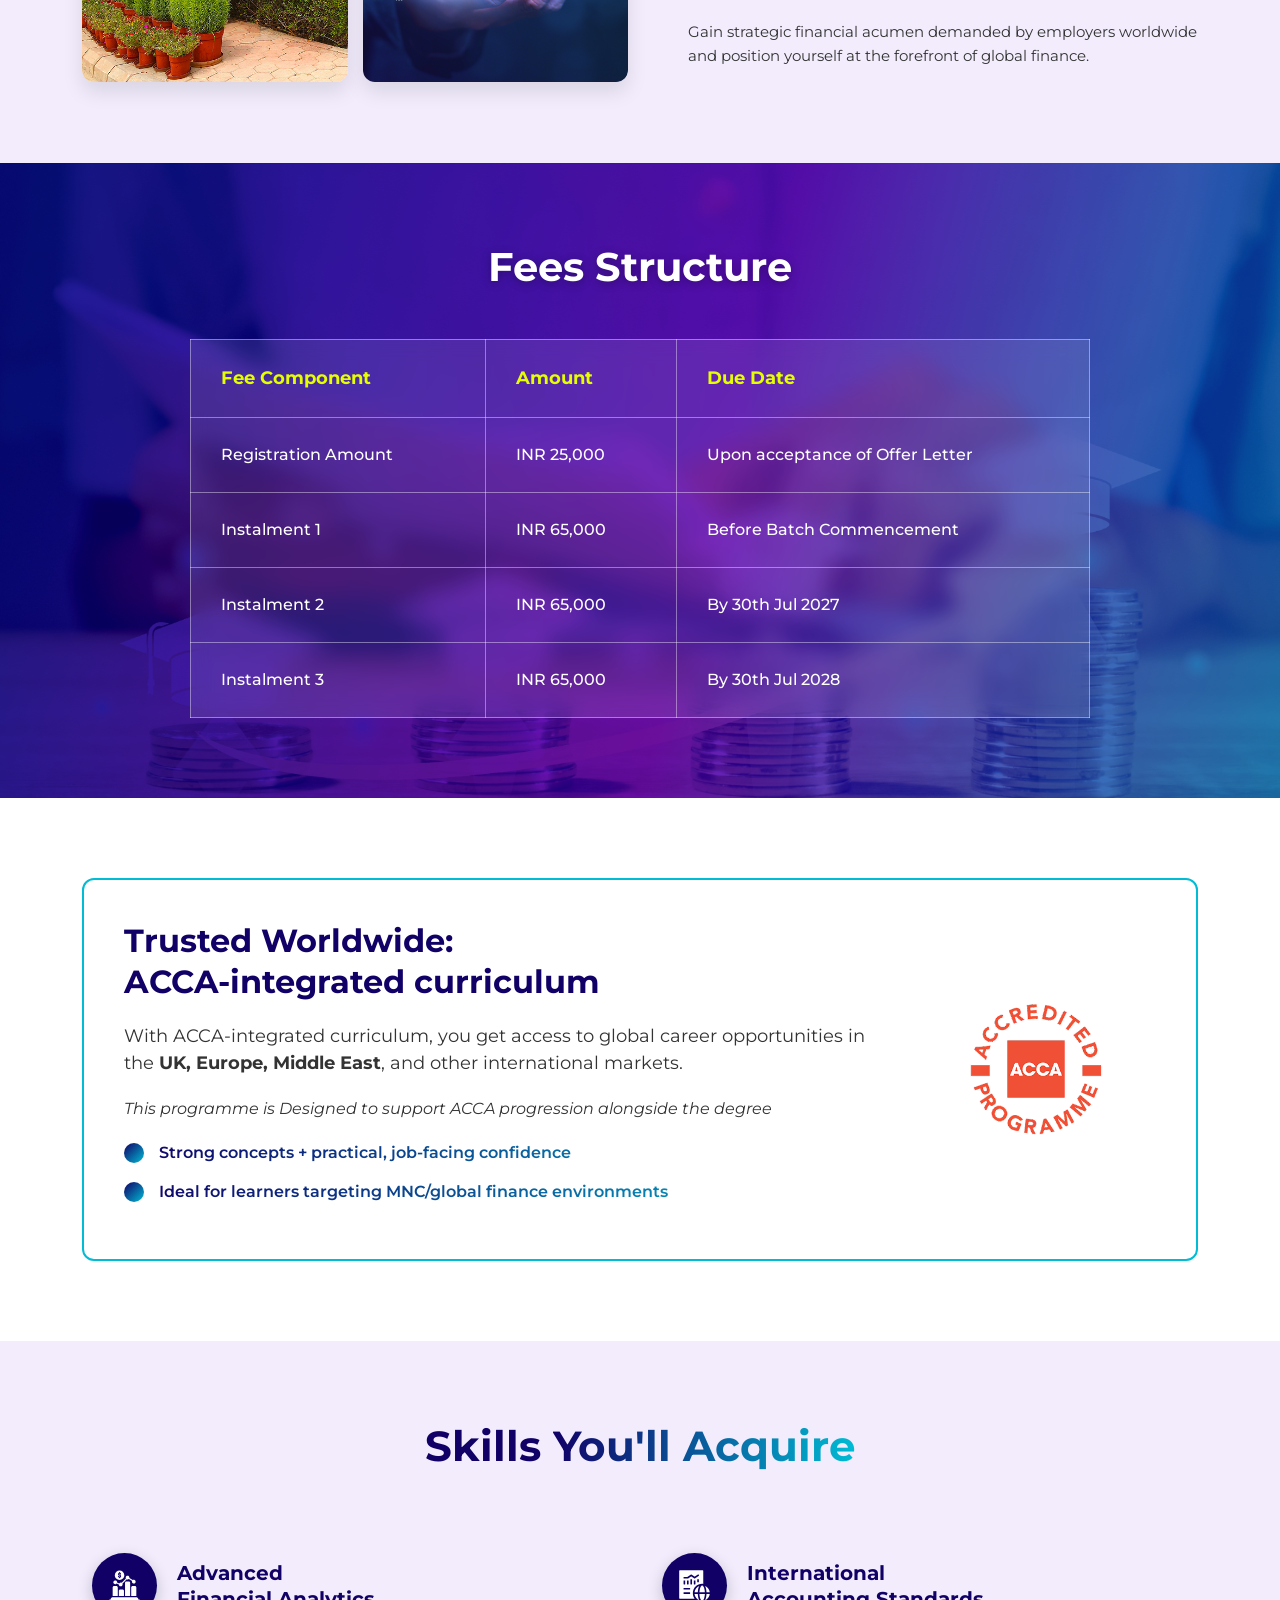
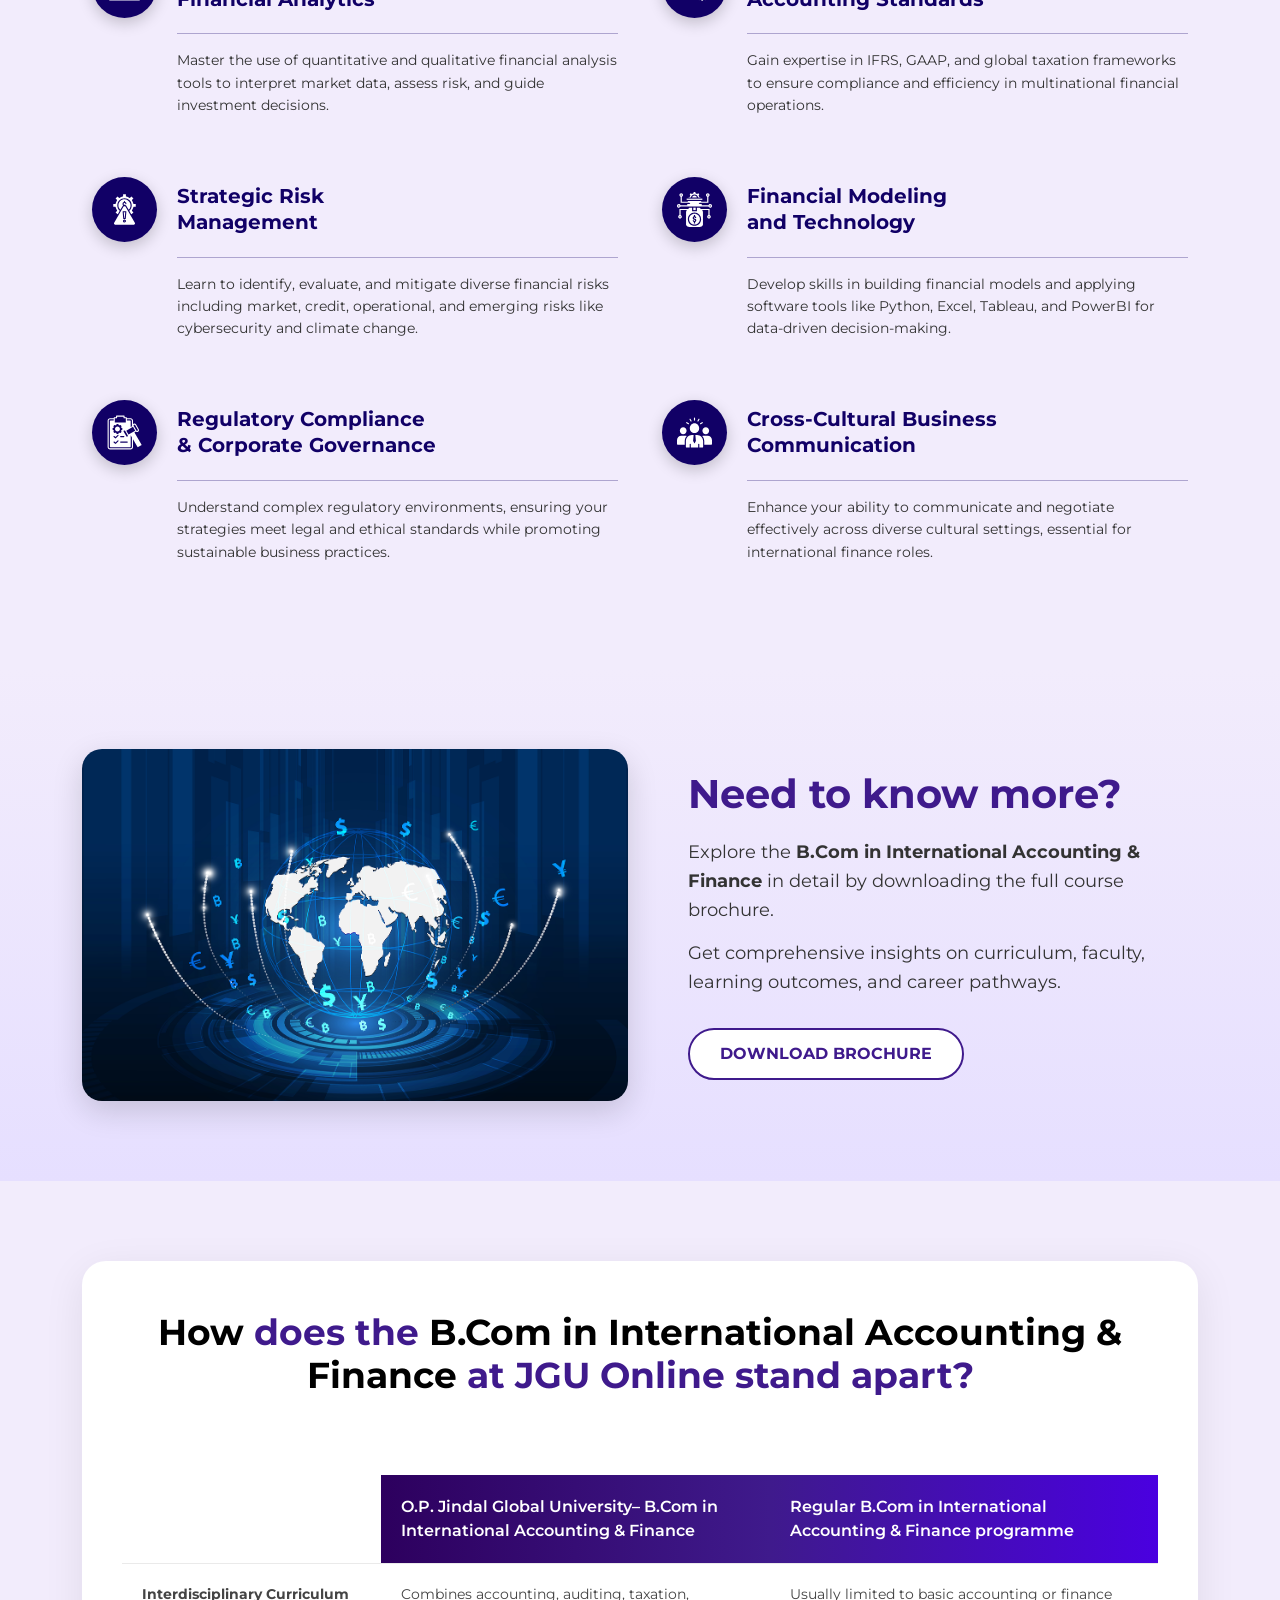
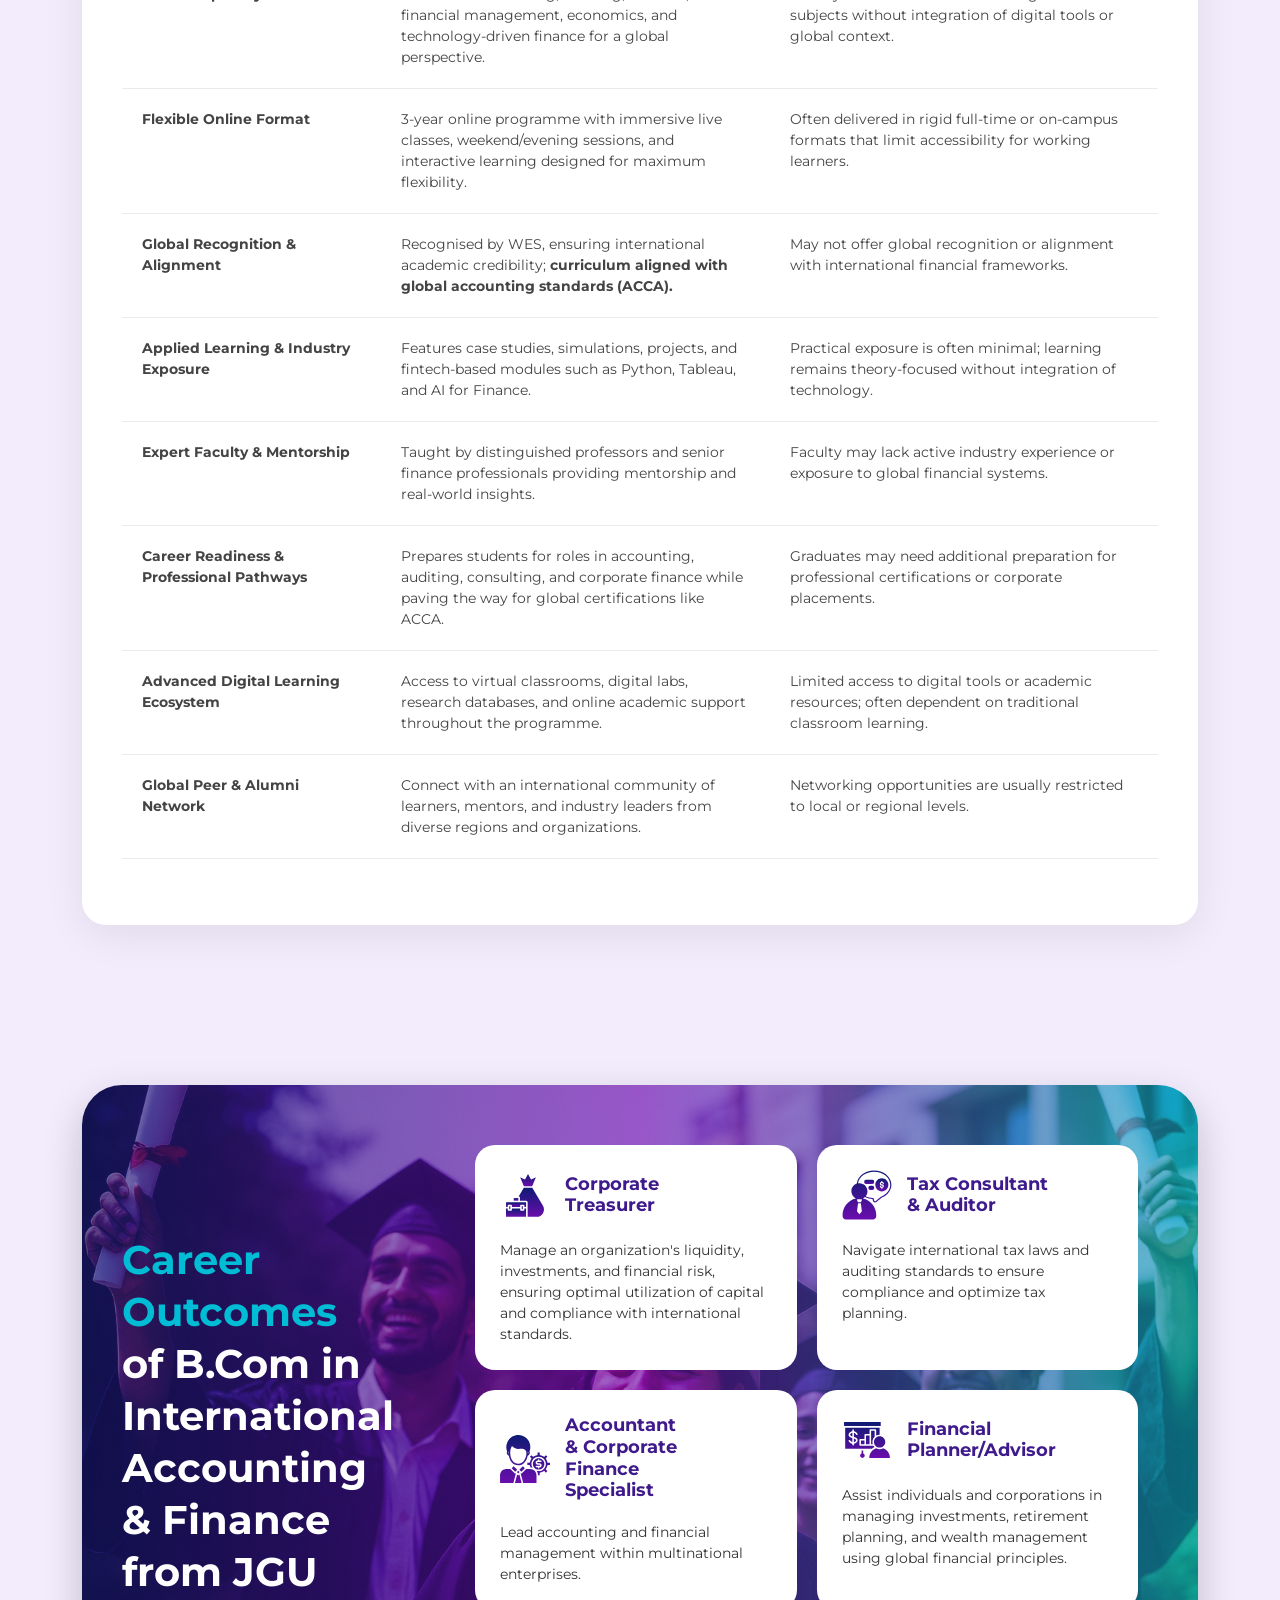
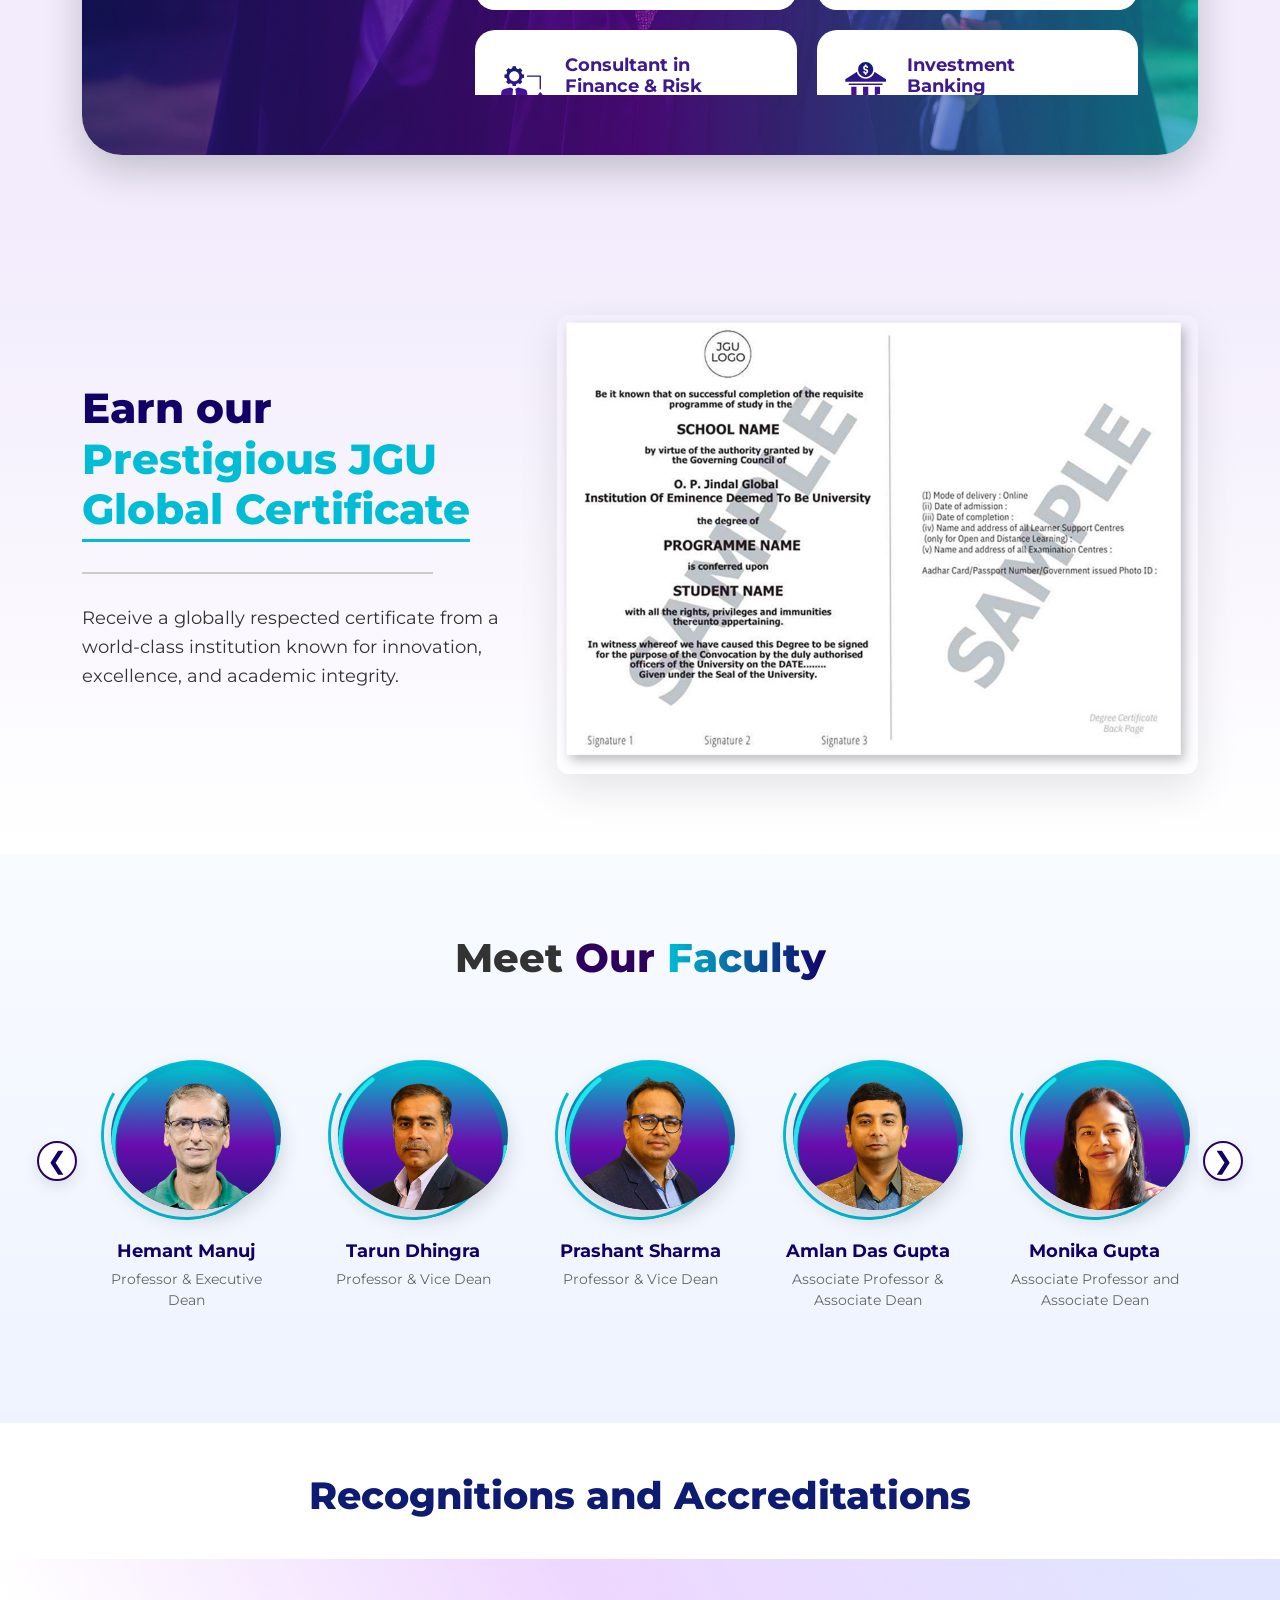
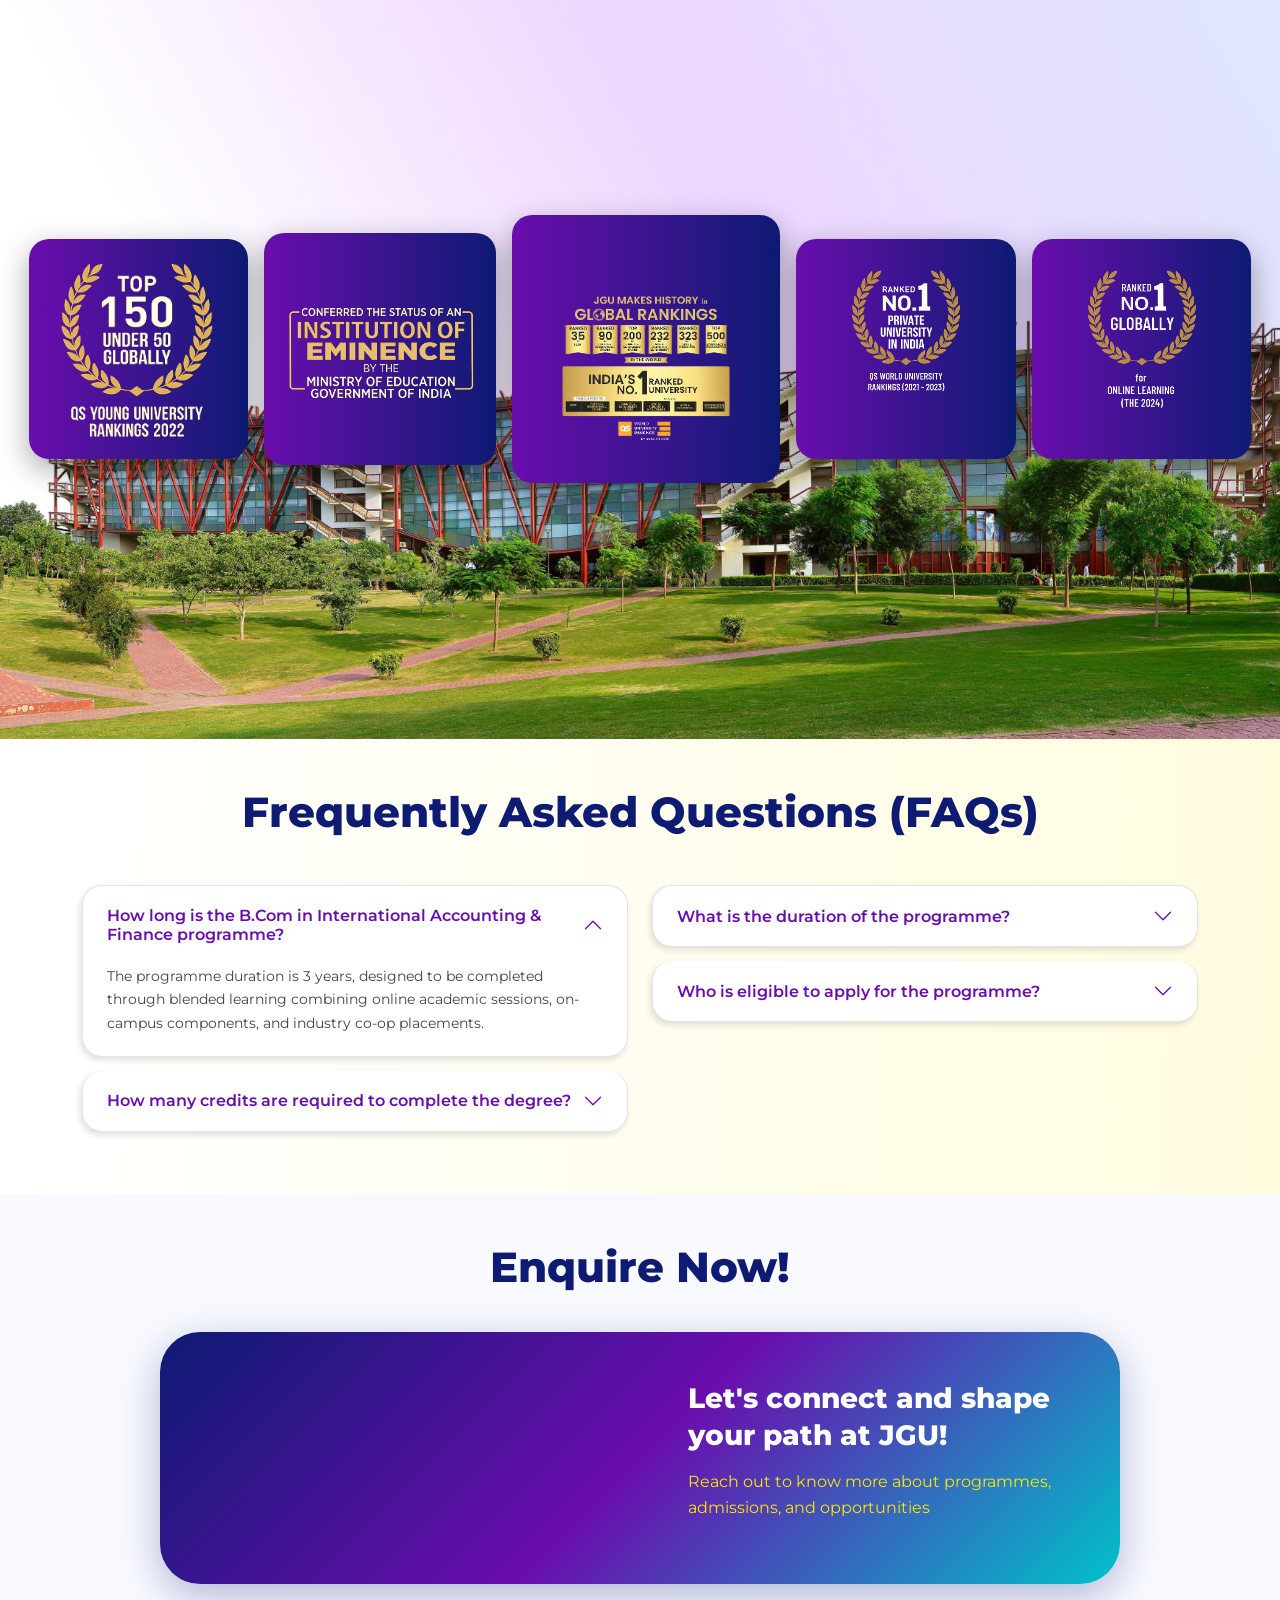
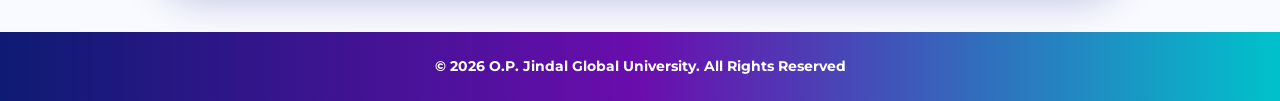
==== commit a29092ef: "feat: update main page structure with accordion FAQs and enquiry section, and initialize project sam" ====
--- a/index.html
+++ b/index.html
@@ -802,30 +802,128 @@
     </div>
   </section>
 
-  <!-- RECOGNITIONS -->
-  <section class="recognitions-new-section">
-    <div class="rec-bg-image"></div>
-    <div class="container text-center">
-      <h2 class="recognitions-main-title">
-        <span class="rec-dark">Recognitions</span> <span class="rec-purple">and</span> <span class="rec-cyan">Accreditations</span>
-      </h2>
-      <div class="recognitions-flex-container mt-5">
-        <div class="rec-card rec-small"><img src="Assets/Recognitions/1.png" alt="Top 150 Under 50"></div>
-        <div class="rec-card rec-small"><img src="Assets/Recognitions/2.png" alt="Institution of Eminence"></div>
-        <div class="rec-card rec-large"><img src="Assets/Recognitions/3.png" alt="JGU Makes History in Global Rankings"></div>
-        <div class="rec-card rec-small"><img src="Assets/Recognitions/4.png" alt="Ranked No. 1 Private University in India"></div>
-        <div class="rec-card rec-small"><img src="Assets/Recognitions/5.png" alt="Ranked No. 1 Globally for Online Learning"></div>
-      </div>
-    </div>
-  </section>
-
-  <!-- FOOTER -->
-  <footer id="enquire" class="py-4 mt-5 text-center">
-    <div class="container">
-      <p class="mb-0 fw-bold text-white">
-        &copy; 2026 O.P. Jindal Global University. All Rights Reserved
-      </p>
-    </div>
+  <!--  RECOGNITIONS & ACCREDITATIONS -->
+  
+  <section class="recognitions-section section-global">
+    <div class="recognitions-header">
+      <h2 class="recognitions-title text-center">Recognitions and Accreditations</h2>
+    </div>
+    <div class="recognitions-body">
+      <div class="recognitions-overlay"></div>
+      <div class="recognitions-inner">
+        <div class="recognitions-badges">
+          <div class="rec-badge"><img src="./Assets/Recognitions/2.png" alt="Top 150 Under 50 Globally – QS 2022"></div>
+          <div class="rec-badge rec-badge-large"><img src="./Assets/Recognitions/1.png" alt="Institution of Eminence"></div>
+          <div class="rec-badge rec-badge-center"><img src="./Assets/Recognitions/3.png" alt="No.1 Private University – QS 2021-2023"></div>
+          <div class="rec-badge rec-badge-large"><img src="./Assets/Recognitions/4.png" alt="No.1 Globally for Online Learning – THE 2024"></div>
+          <div class="rec-badge"><img src="./Assets/Recognitions/5.png" alt="No.1 Globally for Online Learning – THE 2024"></div>
+        </div>
+      </div>
+    </div>
+  </section>
+
+
+        <!-- FAQ -->
+  
+  <section class="faq-section section-global py-5" id="faq">
+    <div class="container">
+      <h2 class="faq-main-title text-center mb-5">Frequently Asked Questions <span class="text-gradient">(FAQs)</span></h2>
+
+      <div class="row g-4">
+        <div class="col-md-6">
+          <div class="accordion" id="faqLeft">
+
+            <div class="accordion-item faq-item">
+              <h2 class="accordion-header m-0">
+                <button class="accordion-button" type="button" data-bs-toggle="collapse" data-bs-target="#faq1">
+                  How long is the B.Com in International Accounting &amp; Finance programme?
+                </button>
+              </h2>
+              <div id="faq1" class="accordion-collapse collapse show" data-bs-parent="#faqLeft">
+                <div class="accordion-body">
+                  The programme duration is 3 years, designed to be completed through blended learning combining online academic sessions, on-campus components, and industry co-op placements.
+                </div>
+              </div>
+            </div>
+
+            <div class="accordion-item faq-item">
+              <h2 class="accordion-header m-0">
+                <button class="accordion-button collapsed" type="button" data-bs-toggle="collapse" data-bs-target="#faq2">
+                  How many credits are required to complete the degree?
+                </button>
+              </h2>
+              <div id="faq2" class="accordion-collapse collapse" data-bs-parent="#faqLeft">
+                <div class="accordion-body">
+                  Students need to complete a total of 182 academic credits, which include core courses, electives, and credits earned through 12 months of industry co-ops that provide practical work experience.
+                </div>
+              </div>
+            </div>
+
+          </div>
+        </div>
+
+        <div class="col-md-6">
+          <div class="accordion" id="faqRight">
+
+            <div class="accordion-item faq-item">
+              <h2 class="accordion-header m-0">
+                <button class="accordion-button collapsed" type="button" data-bs-toggle="collapse" data-bs-target="#faq3">
+                  What is the duration of the programme?
+                </button>
+              </h2>
+              <div id="faq3" class="accordion-collapse collapse" data-bs-parent="#faqRight">
+                <div class="accordion-body">
+                  The programme is 3 years long, combining online and on-campus learning components with practical industry co-ops.
+                </div>
+              </div>
+            </div>
+
+            <div class="accordion-item faq-item">
+              <h2 class="accordion-header m-0">
+                <button class="accordion-button collapsed" type="button" data-bs-toggle="collapse" data-bs-target="#faq4">
+                  Who is eligible to apply for the programme?
+                </button>
+              </h2>
+              <div id="faq4" class="accordion-collapse collapse" data-bs-parent="#faqRight">
+                <div class="accordion-body">
+                  Candidates must have completed 10+2 or equivalent from a recognized board with a minimum of 50% marks. Those with less than 50% may need to clear an aptitude test.
+                </div>
+              </div>
+            </div>
+
+          </div>
+        </div>
+      </div>
+    </div>
+  </section>
+
+  <!-- ENQUIRE NOW -->
+  <section class="enquire-section section-global py-5" id="enquire">
+    <div class="container">
+      <h2 class="enquire-section-title text-center">Enquire Now!</h2>
+      <div class="enquire-form-container mx-auto">
+        <div class="row align-items-stretch g-0">
+
+          <!-- Form -->
+          <div class="col-lg-6 col-md-12 enquire-form-left p-4 p-lg-5">
+            <div class="npf_wgts" data-height="400px" data-w="27530cc10c818eabf7affe6f99634304"></div>
+          </div>
+
+          <!-- Info -->
+          <div class="col-lg-6 col-md-12 enquire-form-right p-4 p-lg-5 d-flex flex-column justify-content-center">
+            <h2 class="enquire-info-title">Let's connect and shape your path at JGU!</h2>
+            <p class="enquire-info-sub">Reach out to know more about programmes, admissions, and opportunities</p>
+          </div>
+
+        </div>
+      </div>
+    </div>
+  </section>
+<!-- FOOTER -->
+  <footer class="py-4">
+    <p class="text-center fw-bold mb-0">
+      &copy; 2026 O.P. Jindal Global University. All Rights Reserved
+    </p>
   </footer>
 
   <!-- Scripts -->
--- a/css/style.css
+++ b/css/style.css
@@ -1018,92 +1018,288 @@
 }
 
 /* ================================================
-   RECOGNITIONS NEW SECTION
-================================================ */
-.recognitions-new-section {
+   RECOGNITIONS & ACCREDITATIONS
+================================================ */
+.recognitions-section {
   position: relative;
-  background: #f8faff;
-  padding-top: 80px;
+  padding: 0;
   overflow: hidden;
 }
-.rec-bg-image {
-  position: absolute;
-  bottom: 0;
-  left: 0;
-  width: 100%;
-  height: 50%;
-  background: url('../Assets/Recognitions/bg picture.png') center/cover no-repeat;
-  z-index: 1;
-}
-.recognitions-new-section .container {
+
+.recognitions-header {
+  background: #ffffff;
+  /* Reduced bottom padding so bg image starts immediately after header */
+  padding: 50px 20px 40px; 
+  text-align: center;
+}
+
+.recognitions-title {
+  font-size: 38px;
+  font-weight: 800;
+  color: #0d1b73;
+  margin: 0;
+}
+
+/* =========================================
+   CENTERED BOXES
+========================================= */
+.recognitions-inner {
   position: relative;
   z-index: 2;
-  padding-bottom: 60px;
-}
-.recognitions-main-title {
+  width: 100%;
+  padding: 0 30px;
+}
+
+.recognitions-badges {
+  display: flex;
+  gap: 16px;
+  flex-wrap: nowrap;
+  justify-content: center;
+  align-items: center;
+  width: 100%;
+  margin: 0 auto;
+}
+
+.recognitions-body {
+  position: relative;
+  z-index: 1;
+  display: flex;
+  align-items: center;
+  justify-content: center;
+  min-height: 780px;
+  background: url('../Assets/Recognitions/bg%20picture.png') bottom center/cover no-repeat;
+  overflow: hidden;
+}
+
+.recognitions-overlay {
+  position: absolute;
+  inset: 0;
+  background: rgba(13, 27, 115, 0.6);
+  opacity: 0;
+}
+
+/* =========================================
+   CARDS — badges 3,4,5 larger per client (checkmarks)
+========================================= */
+.rec-badge {
+  flex: 0 0 18%;
+  aspect-ratio: 1 / 1;
+  display: flex;
+  align-items: center;
+  justify-content: center;
+  padding: 20px;
+  background: linear-gradient(90deg, #6A0DAD 0%, #0d1b73 100%);
+  border-radius: 20px;
+  box-shadow: 0 10px 30px rgba(0, 0, 0, 0.35);
+}
+
+.rec-badge img {
+  width: 100%;
+  height: 100%;
+  object-fit: contain;
+}
+
+.rec-badge-large {
+  flex: 0 0 19%;
+}
+
+.rec-badge-center {
+  flex: 0 0 22%;
+}
+
+.rec-badge-center ~ .rec-badge-large {
+  flex: 0 0 19%;
+}
+
+.rec-badge-center ~ .rec-badge {
+  flex: 0 0 18%;
+}
+
+
+
+/* ================================================
+   FAQ
+================================================ */
+.faq-section { background: linear-gradient(93deg, #ffffff 3%, #fffcde 100%); }
+
+.faq-main-title {
   font-size: 42px;
   font-weight: 800;
-}
-.rec-dark { color: #110066; }
-.rec-purple {
-  background: linear-gradient(90deg, #110066, #4a00e0);
-  -webkit-background-clip: text;
-  -webkit-text-fill-color: transparent;
-}
-.rec-cyan {
-  background: linear-gradient(90deg, #00bcd4, #008ba3);
-  -webkit-background-clip: text;
-  -webkit-text-fill-color: transparent;
-}
-.recognitions-flex-container {
-  display: flex;
-  align-items: center;
-  justify-content: center;
-  gap: 15px;
-  flex-wrap: wrap;
-}
-.rec-card {
-  transition: transform 0.3s ease;
-}
-.rec-card:hover {
-  transform: translateY(-5px);
-}
-.rec-small {
-  width: 18%;
-  max-width: 220px;
-}
-.rec-large {
-  width: 24%;
-  max-width: 320px;
-}
-.rec-card img {
-  width: 100%;
-  height: auto;
-  border-radius: 20px;
-  border: 4px solid #fff;
-  box-shadow: 0 10px 25px rgba(0,0,0,0.15);
-}
+  color: #0d1b73;
+  margin-bottom: 40px;
+}
+
+.faq-item {
+  background: #fff;
+  border: 1px solid rgba(13,27,115,0.12);
+  border-radius: 20px !important;
+  margin-bottom: 14px;
+  box-shadow: -2px 3px 6px rgba(0,0,0,0.12);
+  overflow: hidden;
+}
+
+.faq-item .accordion-button {
+  background: #fff;
+  color: #6a0dad;
+  font-weight: 600;
+  font-size: 16px;
+  border-radius: 20px !important;
+  padding: 20px 24px;
+  box-shadow: none;
+  border: none;
+}
+
+.faq-item .accordion-button:not(.collapsed) {
+  background: #fff;
+  color: #6a0dad;
+  box-shadow: none;
+}
+
+.faq-item .accordion-button::after {
+  background-image: url("data:image/svg+xml,%3csvg xmlns='http://www.w3.org/2000/svg' viewBox='0 0 16 16' fill='%236a0dad'%3e%3cpath fill-rule='evenodd' d='M1.646 4.646a.5.5 0 0 1 .708 0L8 10.293l5.646-5.647a.5.5 0 0 1 .708.708l-6 6a.5.5 0 0 1-.708 0l-6-6a.5.5 0 0 1 0-.708z'/%3e%3c/svg%3e");
+}
+
+.accordion-body {
+  font-size: 14px;
+  color: #444;
+  line-height: 1.7;
+  padding: 0 24px 20px;
+}
+
+/* ================================================
+   ENQUIRE NOW
+================================================ */
+.enquire-section { background: transparent; }
+
+.enquire-section-title {
+  font-size: 42px;
+  font-weight: 800;
+  color: #0d1b73;
+  margin-bottom: 40px;
+}
+
+.enquire-form-container {
+  background: linear-gradient(135deg, #0d1b73 0%, #6a0dad 50%, #00c2cb 100%);
+  border-radius: 40px;
+  overflow: hidden;
+  max-width: 960px;
+  box-shadow: 0 12px 40px rgba(13,27,115,0.3);
+}
+
+.glass-input {
+  background: rgba(255,255,255,0.15) !important;
+  border: none !important;
+  border-radius: 12px !important;
+  color: #fff !important;
+  font-family: 'Montserrat', sans-serif;
+  font-size: 14px !important;
+  padding: 13px 16px !important;
+}
+
+.glass-input::placeholder { color: rgba(255,255,255,0.65) !important; font-style: italic; }
+.glass-input option { color: #333; background: #fff; }
+.glass-input:focus { background: rgba(255,255,255,0.2) !important; box-shadow: none !important; outline: none !important; }
+
+.privacy-notice {
+  font-size: 12px;
+  color: rgba(255,255,255,0.8);
+  line-height: 1.5;
+  margin: 0;
+}
+
+#consent { accent-color: #ffe500; }
+
+.btn-submit-yellow {
+  background: linear-gradient(90deg, #0d1b73 0%, #6a0dad 55%, #00c2cb 100%);
+  color: #fff;
+  border: none;
+  border-radius: 40px;
+  padding: 14px;
+  font-weight: 800;
+  font-size: 20px;
+  letter-spacing: 0.5px;
+  cursor: pointer;
+  width: 100%;
+  transition: all 0.3s ease;
+  margin-top: 6px;
+}
+
+.btn-submit-yellow:hover { transform: translateY(-2px); opacity: 0.9; }
+
+.enquire-info-title {
+  font-size: 28px;
+  font-weight: 800;
+  color: #fff;
+  line-height: 1.3;
+  margin-bottom: 16px;
+}
+
+.enquire-info-sub {
+  font-size: 16px;
+  color: #ffe500;
+  line-height: 1.6;
+}
+
+/* ================================================
+   FOOTER
+================================================ */
+footer {
+  background: linear-gradient(90deg, #0d1b73 0%, #6a0dad 50%, #00c2cb 100%);
+  color: #fff;
+  padding: 20px 0;
+}
+
+footer p { color: #fff; font-size: 14px; margin: 0; }
+
+/* ================================================
+   GLOBAL RESPONSIVENESS (MOBILE & TABLET)
+================================================ */
 @media (max-width: 991px) {
-  .recognitions-flex-container {
-    gap: 20px;
-  }
-  .rec-small {
-    width: 45%;
-    max-width: 100%;
-  }
-  .rec-large {
-    width: 100%;
+  /* Typography Scaling */
+  .faq-main-title, .enquire-section-title, .recognitions-title, .cert-new-title, .faculty-new-main-title, .stand-apart-title, .career-title-new { 
+    font-size: 32px !important; 
+  }
+  
+  /* Recognitions Layout */
+  .recognitions-badges {
+    flex-wrap: wrap;
+    gap: 15px;
+  }
+  .rec-badge {
+    flex: 0 0 45% !important;
+  }
+  .rec-badge-center {
+    flex: 0 0 100% !important;
     order: -1;
     margin-bottom: 20px;
-    max-width: 400px;
-  }
-}
-
-/* ================================================
-   FOOTER
-================================================ */
-footer {
-  background: #2D005E;
-  color: #fff;
-  padding: 20px 0;
-}
+    max-width: 320px;
+  }
+  .recognitions-body {
+    min-height: auto;
+    padding: 60px 0;
+  }
+  
+  /* Layout tweaks */
+  .enquire-form-container { border-radius: 20px; }
+  .enquire-form-left, .enquire-form-right { padding: 30px !important; }
+}
+
+@media (max-width: 576px) {
+  /* Phone Typography */
+  .faq-main-title, .enquire-section-title, .recognitions-title, .cert-new-title, .faculty-new-main-title, .stand-apart-title, .career-title-new { 
+    font-size: 26px !important; 
+  }
+  
+  /* Recognitions stack fully */
+  .rec-badge, .rec-badge-center {
+    flex: 0 0 85% !important;
+    max-width: 100% !important;
+  }
+  
+  /* Certificates & FAQ */
+  .cert-new-img { margin-top: 30px; }
+  .faq-item .accordion-button { font-size: 14px; padding: 15px 20px; }
+  
+  /* Faculty Arrows */
+  .faculty-carousel .owl-nav { display: none !important; }
+}
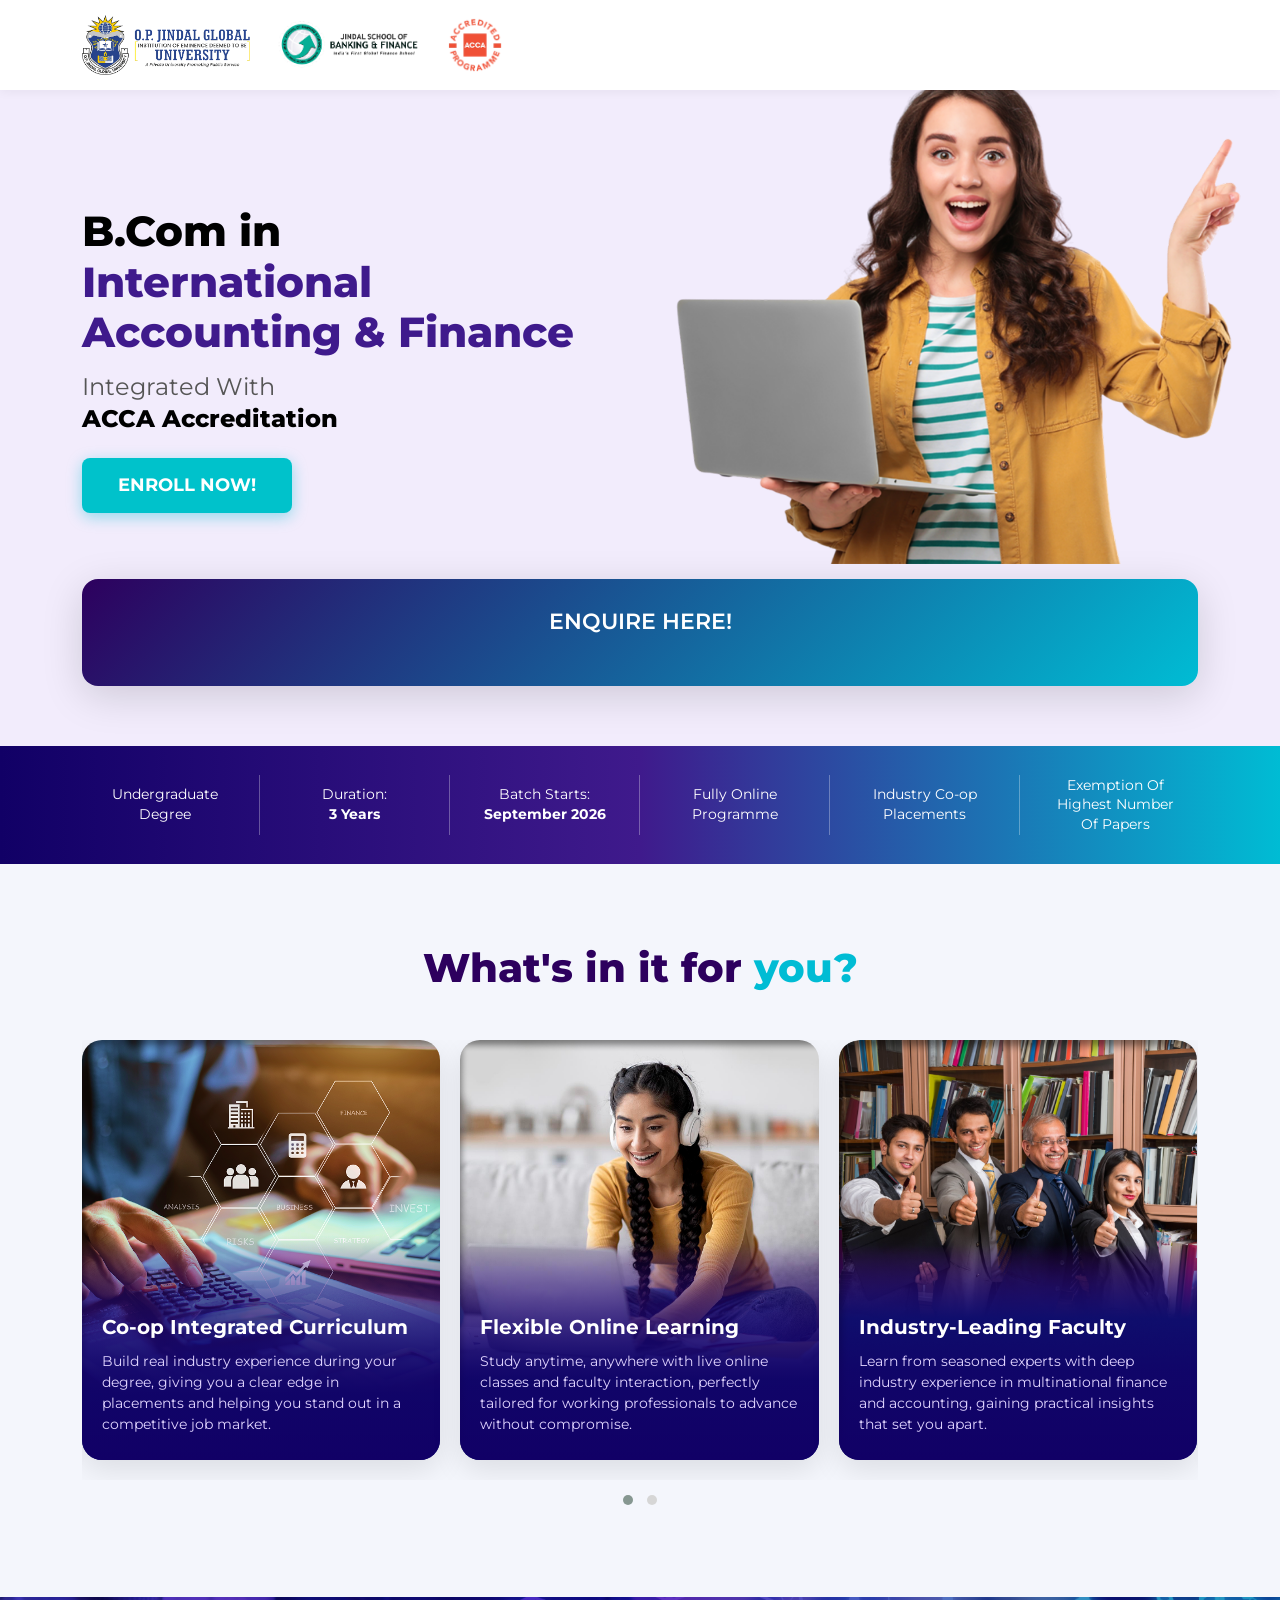
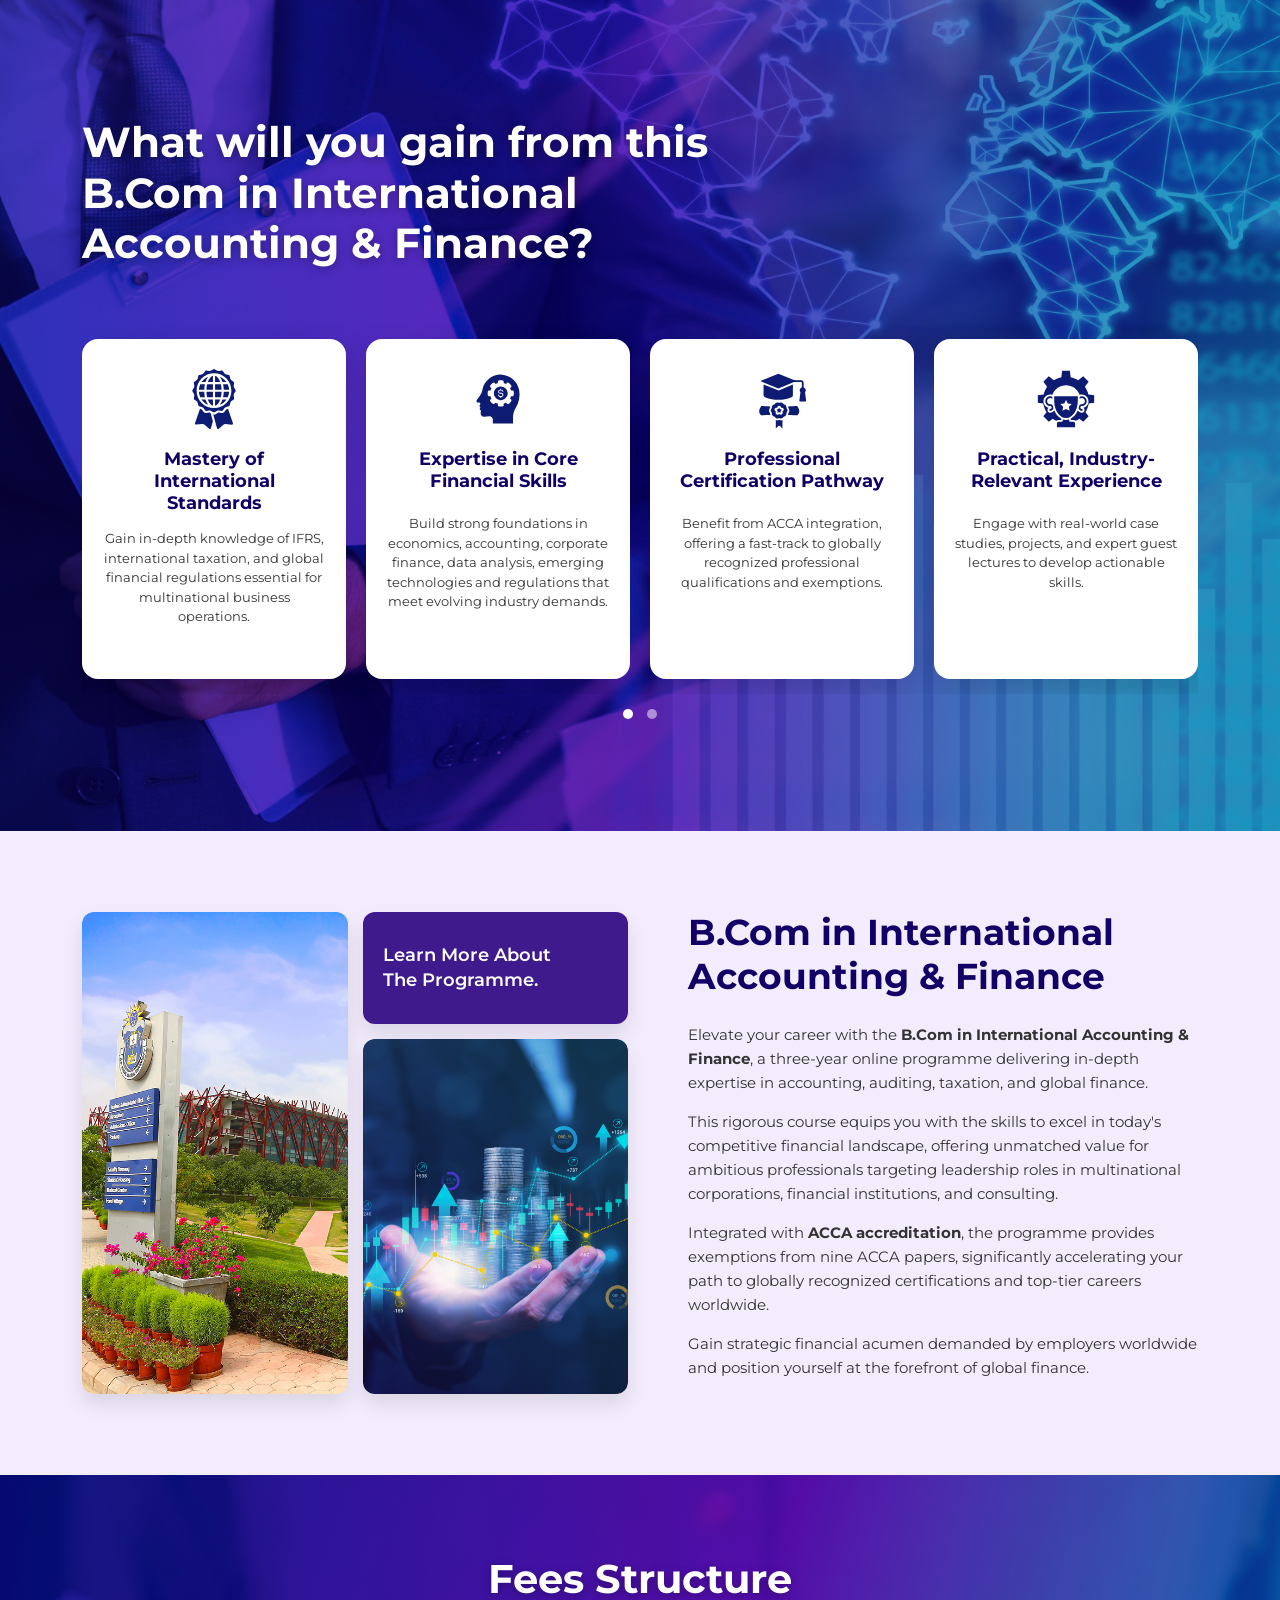
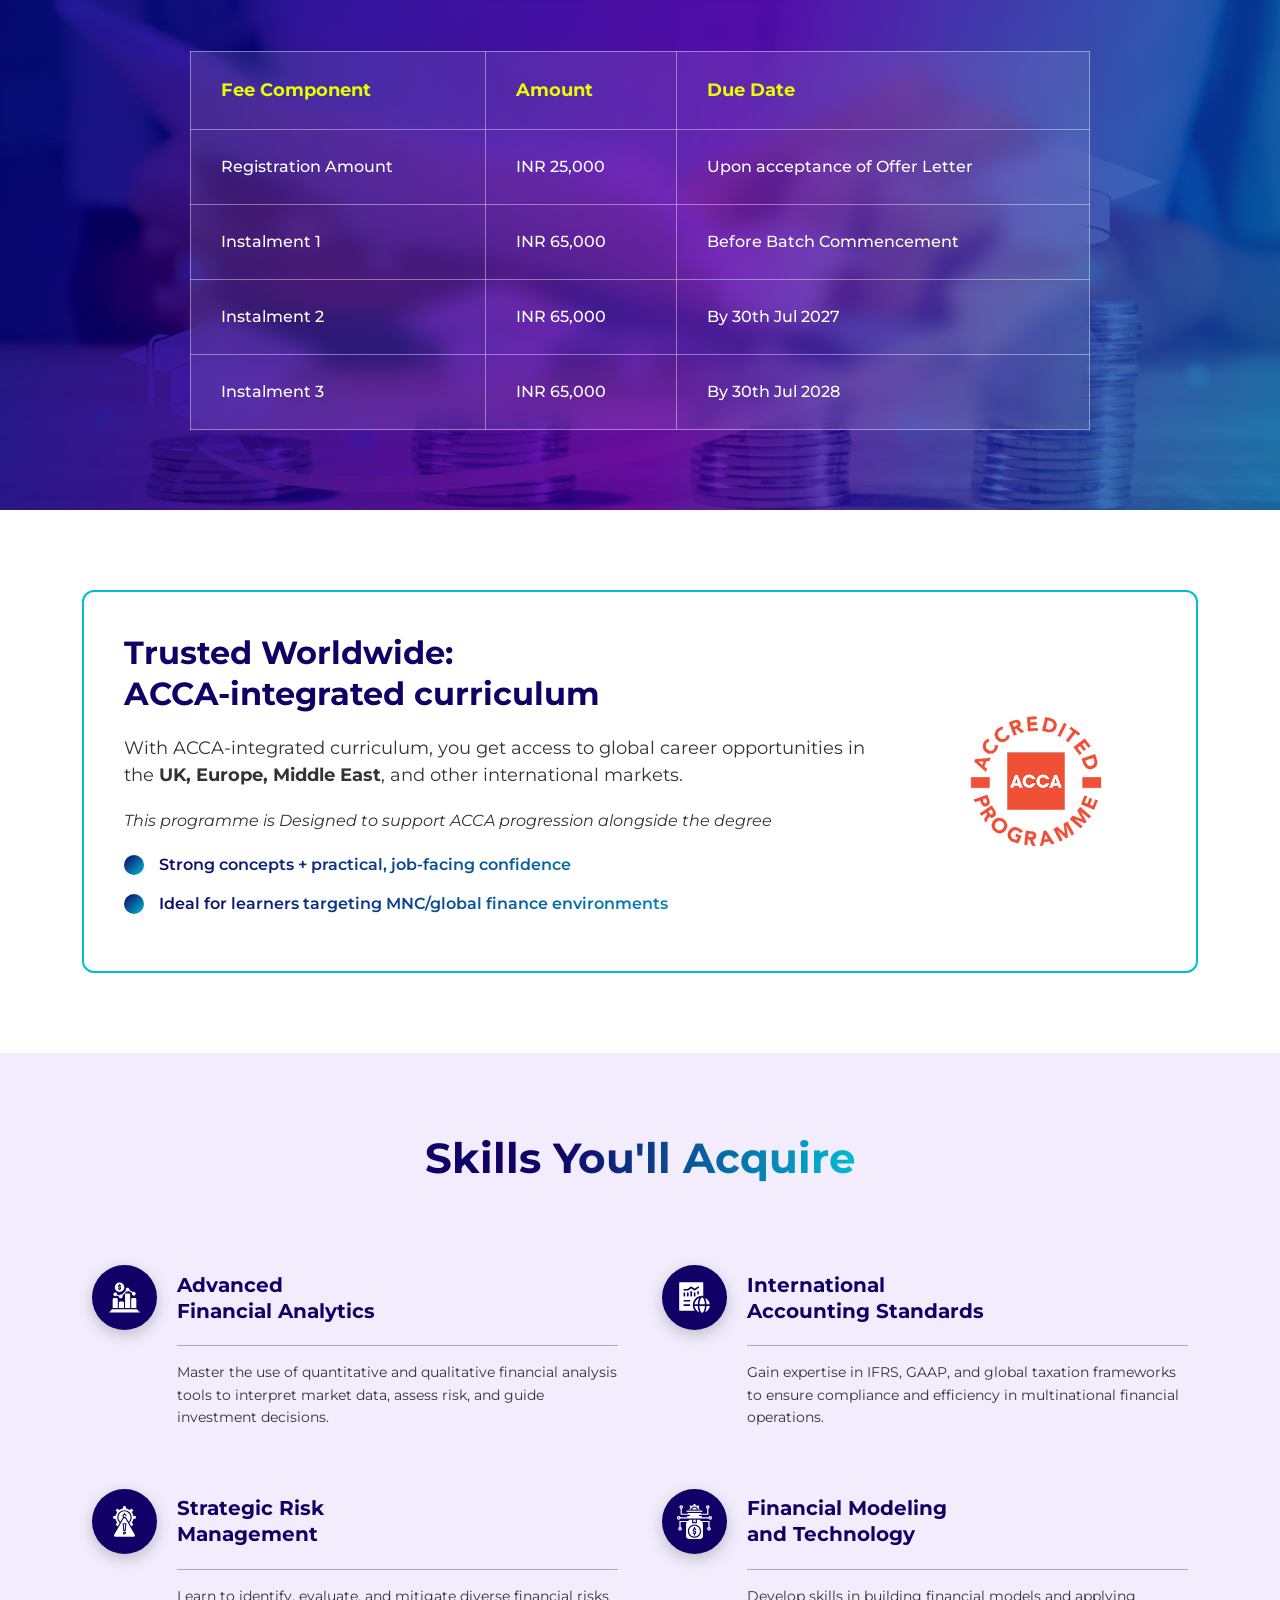
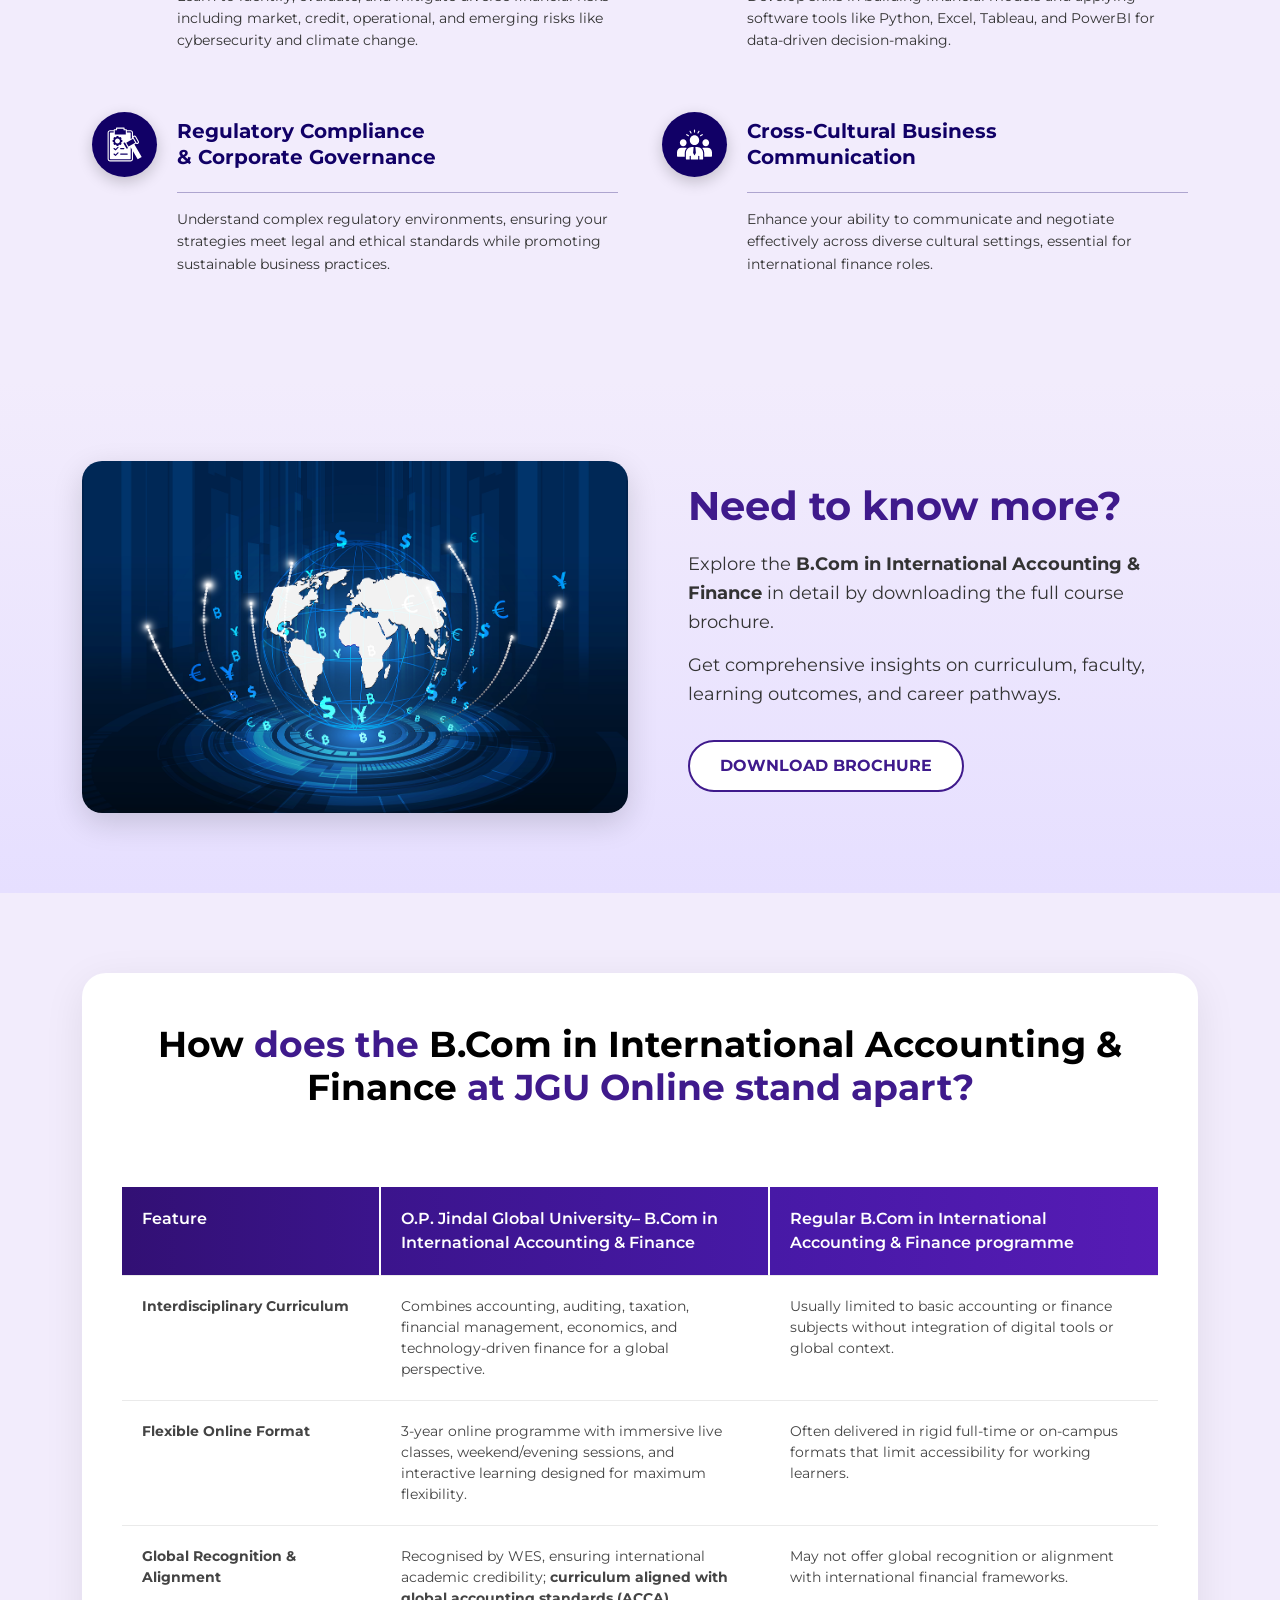
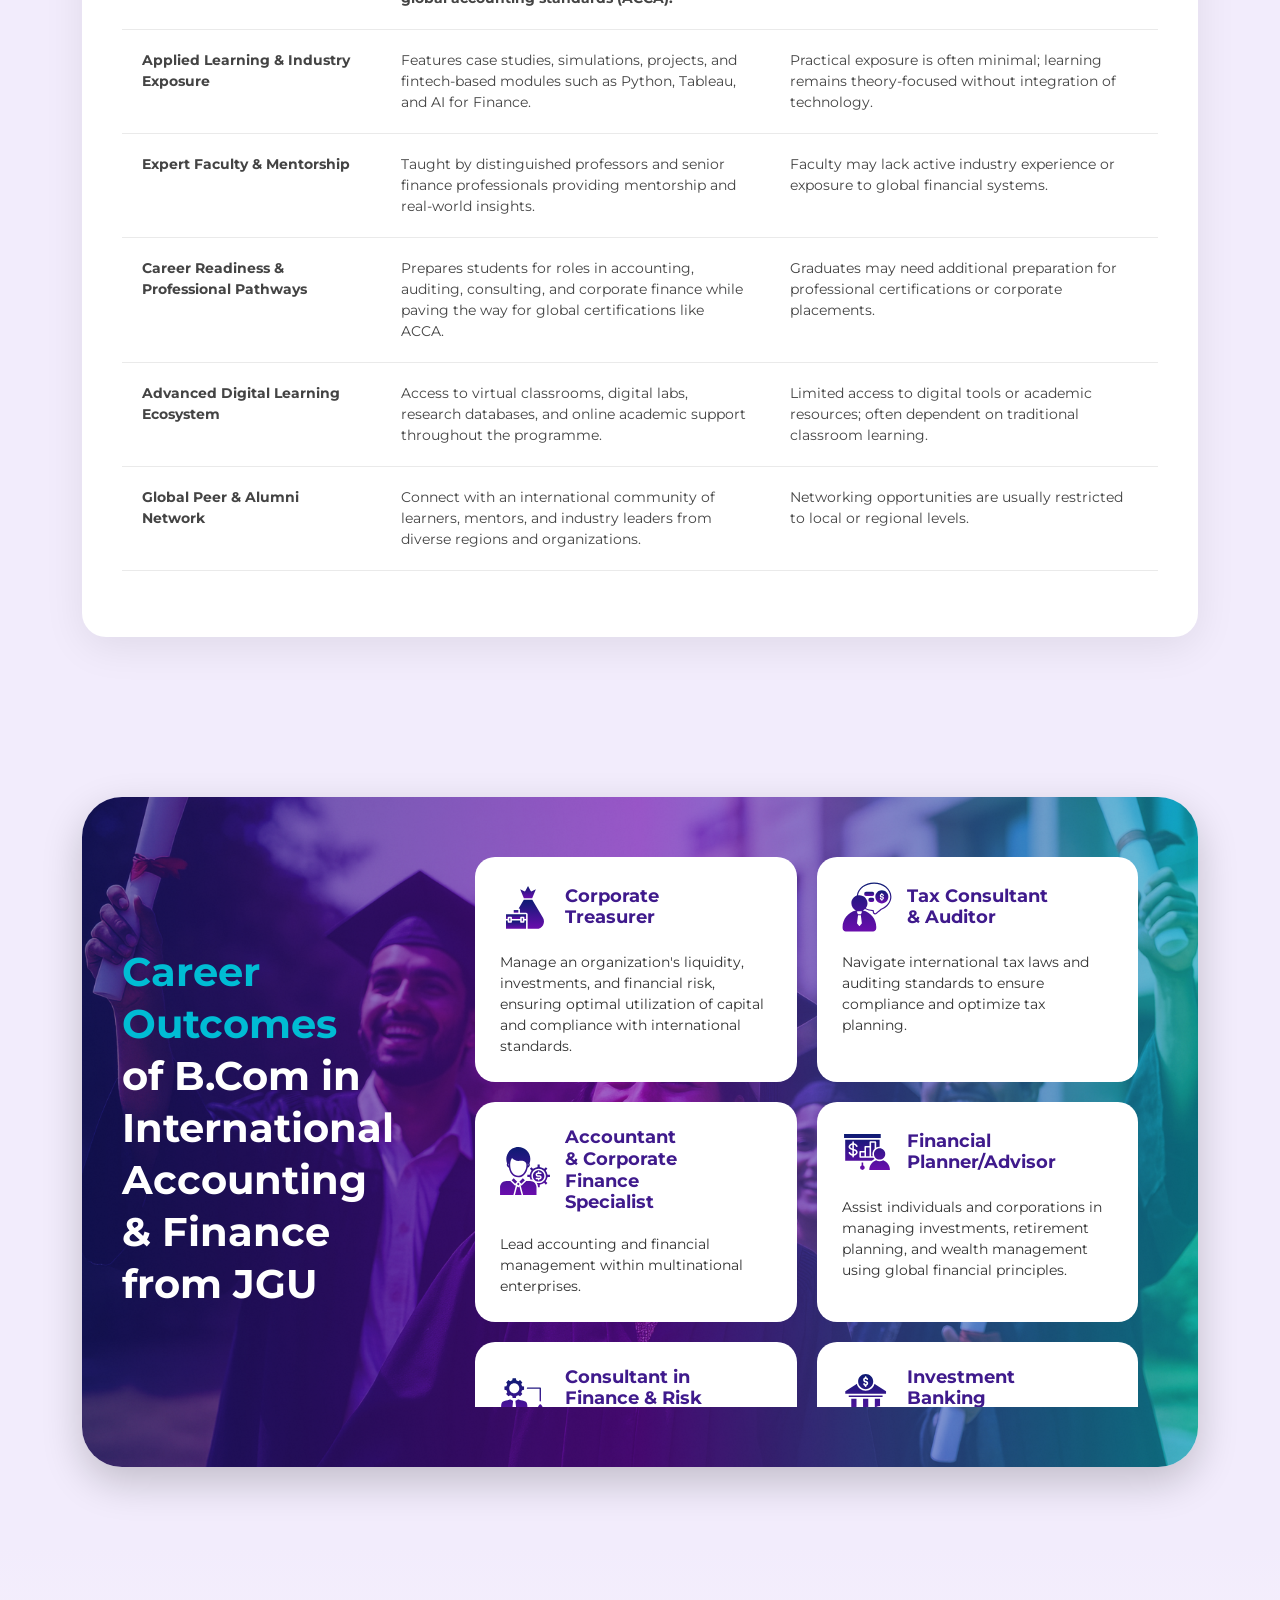
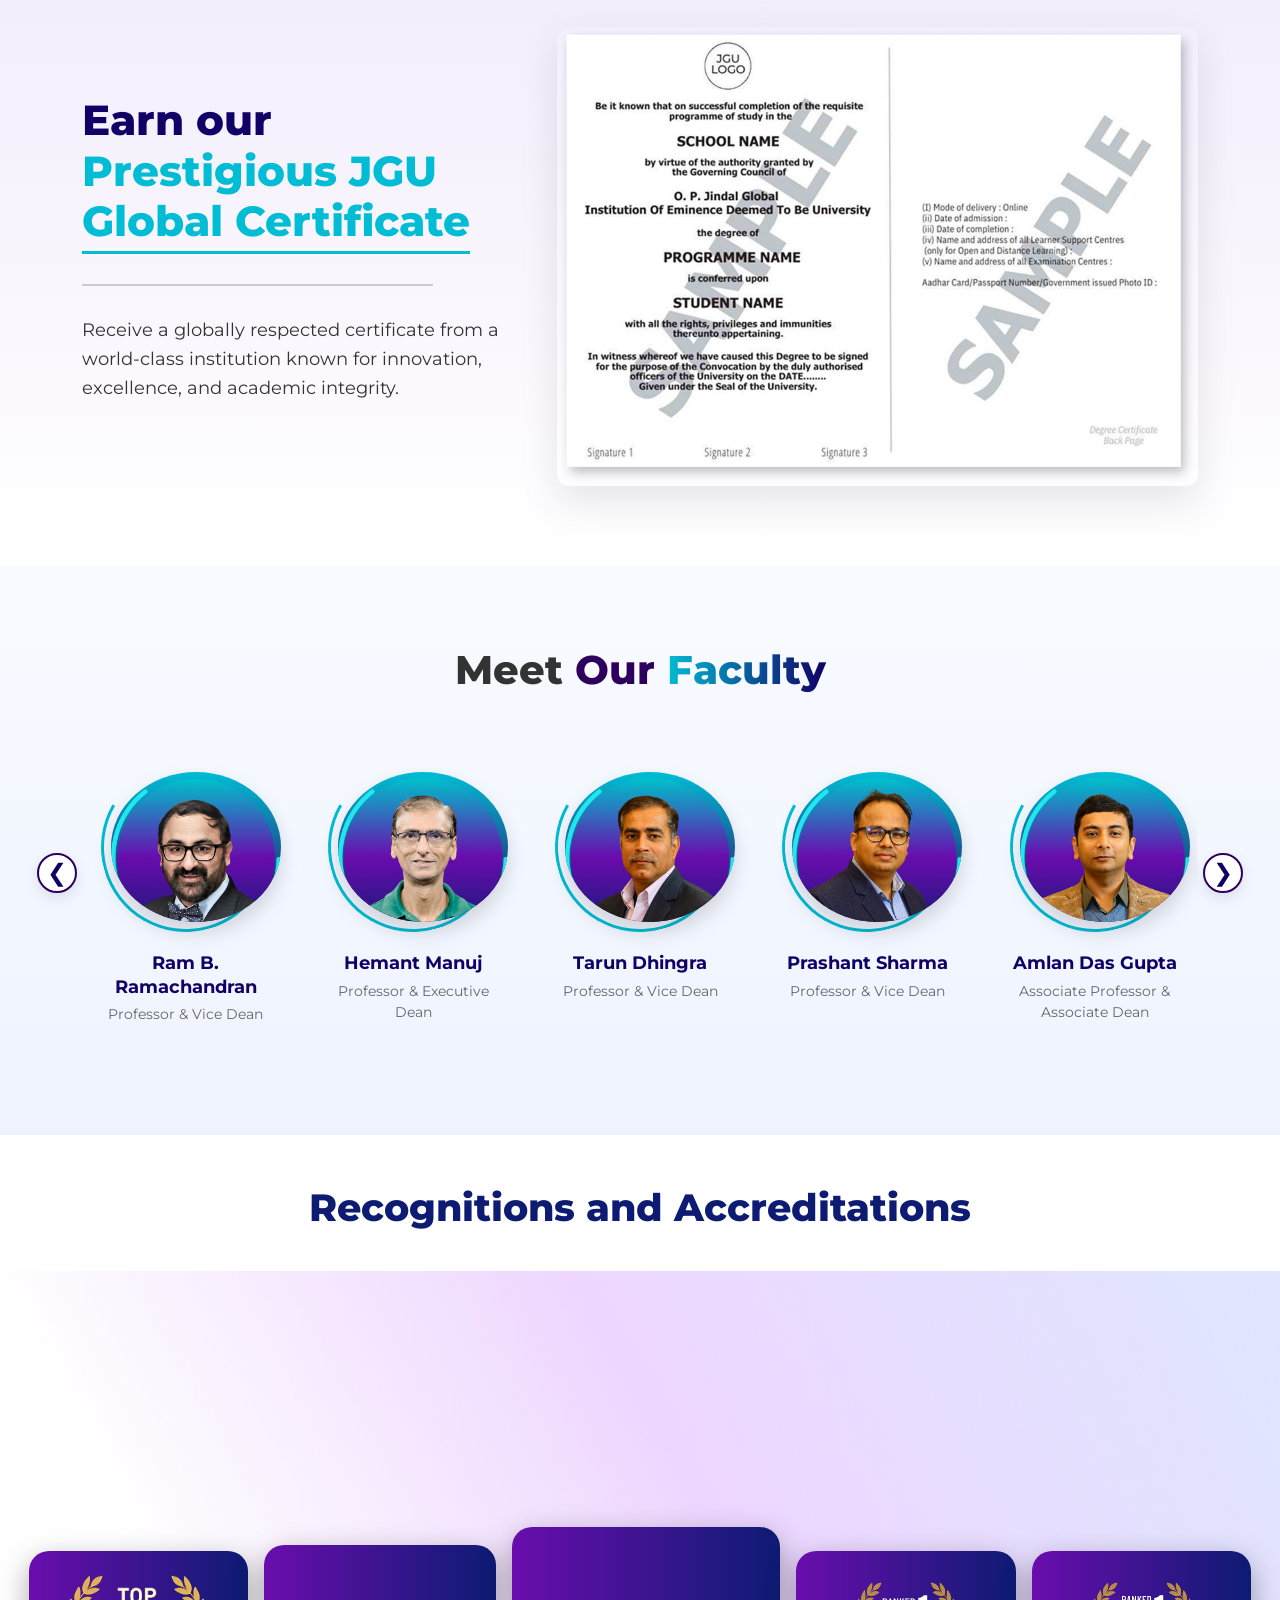
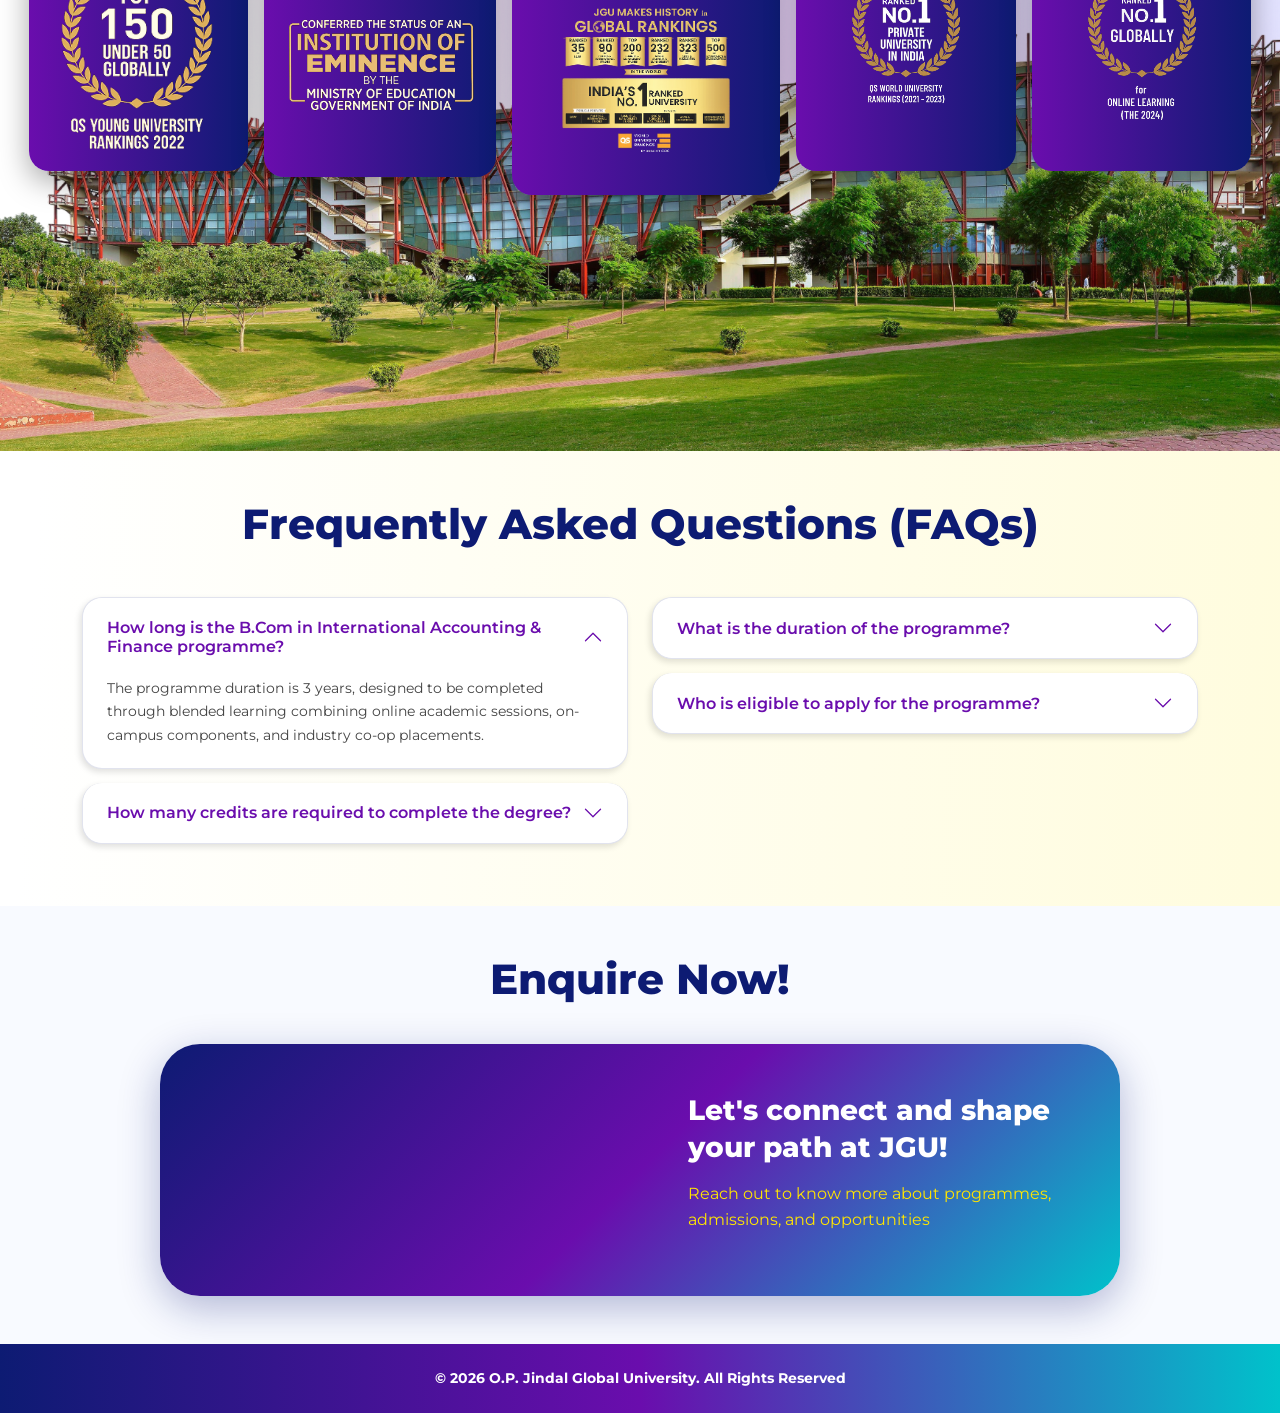
==== commit cb3f4a67: "feat: implement landing page layout with carousel components and custom styling" ====
--- a/index.html
+++ b/index.html
@@ -1,6 +1,22 @@
 <!DOCTYPE html>
 <html lang="en">
 <head>
+<!-- Google tag (gtag.js) -->
+<script async src="https://www.googletagmanager.com/gtag/js?id=G-K0K2JZFDWZ"></script>
+<script>
+window.dataLayer = window.dataLayer || [];
+function gtag(){dataLayer.push(arguments);}
+gtag('js', new Date());
+gtag('config', 'G-K0K2JZFDWZ');
+</script>
+<!-- Google Tag Manager -->
+<script>(function(w,d,s,l,i){w[l]=w[l]||[];w[l].push({'gtm.start':
+new Date().getTime(),event:'gtm.js'});var f=d.getElementsByTagName(s)[0],
+j=d.createElement(s),dl=l!='dataLayer'?'&l='+l:'';j.async=true;j.src=
+'https://www.googletagmanager.com/gtm.js?id='+i+dl;f.parentNode.insertBefore(j
+,f);
+})(window,document,'script','dataLayer','GTM-N94ZC5LW');</script>
+<!-- End Google Tag Manager -->
   <meta charset="UTF-8">
   <meta name="viewport" content="width=device-width, initial-scale=1.0, viewport-fit=cover">
   <title>B.Com in International Accounting & Finance - O.P. Jindal Global University</title>
@@ -22,9 +38,51 @@
 
   <!-- Custom CSS -->
   <link rel="stylesheet" href="css/style.css">
+<!-- Facebook Pixel Code -->
+<script>
+!(function (f, b, e, v, n, t, s) {
+if (f.fbq) return;
+n = f.fbq = function () {
+n.callMethod
+? n.callMethod.apply(n, arguments)
+: n.queue.push(arguments);
+};
+if (!f._fbq) f._fbq = n;
+n.push = n;
+n.loaded = !0;
+n.version = "2.0";
+n.queue = [];
+t = b.createElement(e);
+t.async = !0;
+t.src = v;
+s = b.getElementsByTagName(e)[0];
+s.parentNode.insertBefore(t, s);
+})(
+window,
+document,
+"script",
+"https://connect.facebook.net/en_US/fbevents.js"
+);
+fbq("init", "1243343920376799");
+fbq("track", "PageView");
+</script>
+<noscript>
+<img
+height="1"
+width="1"
+src="https://www.facebook.com/tr?id=1243343920376799&ev=PageView&noscript=1"
+/>
+</noscript>
+<!-- End Facebook Pixel Code -->
 </head>
 
 <body>
+<!-- Google Tag Manager (noscript) -->
+<noscript><iframe
+src="https://www.googletagmanager.com/ns.html?id=GTM-N94ZC5LW"
+height="0" width="0"
+style="display:none;visibility:hidden"></iframe></noscript>
+<!-- End Google Tag Manager (noscript) -->
 
   <!-- HEADER -->
   <header class="header-section section-global">
@@ -57,8 +115,7 @@
             <strong>ACCA Accreditation</strong>
           </p>
           <div class="intro-btns mt-4">
-            <a href="#enquire" class="btn-cta">ENROLL NOW</a>
-          </div>
+<button type="button" class="npfWidgetButton btn-cta npfWidget-b53f361985b0c51486867f157f0f371a">Enroll Now!</button>          </div>
         </div>
 
         <!-- Center: Image -->
@@ -70,24 +127,7 @@
         <div class="hero-form-col">
           <div class="enquire-hero-card">
             <h3 class="enquire-hero-title">ENQUIRE HERE!</h3>
-            <form action="#" method="POST">
-              <input type="text" class="hero-form-input" placeholder="Name" required>
-              <input type="email" class="hero-form-input" placeholder="Email Address" required>
-              <div class="d-flex mb-3">
-                <select class="hero-form-input me-2 mb-0" style="width: 80px; padding: 12px 5px;" required>
-                  <option value="+91">+91</option>
-                </select>
-                <input type="tel" class="hero-form-input mb-0 flex-grow-1" placeholder="Enter Mobile Number" required>
-              </div>
-              <div class="form-check mb-3">
-                <input class="form-check-input" type="checkbox" value="" id="privacyCheck" required>
-                <label class="form-check-label text-white" for="privacyCheck" style="font-size: 10px; line-height: 1.2;">
-                  By entering these details, I agree that JGU Online and its associates may contact me with updates and notifications via Email, SMS, WhatsApp, and Voice Call as per the Privacy Policy. This consent overrides any registration under DNC/NDNC.
-                </label>
-              </div>
-              <button type="submit" class="hero-submit-btn">SUBMIT</button>
-            </form>
-          </div>
+<div class="npf_wgts" data-height="400px" data-w="b53f361985b0c51486867f157f0f371a"></div>          </div>
         </div>
 
       </div>
@@ -132,8 +172,8 @@
           <div class="whats-img-wrapper">
             <img src="Assets/Whats in it for you/IMAGES/ACCA-Integrated Curriculum.png" alt="ACCA-Integrated Curriculum">
             <div class="whats-content">
-              <h4 class="whats-card-title">ACCA-Integrated Curriculum</h4>
-              <p class="whats-card-desc">Excel with a globally recognized curriculum aligned to ACCA standards covering international accounting, auditing, taxation, and financial reporting—designed for guaranteed industry relevance.</p>
+              <h4 class="whats-card-title">Co-op Integrated Curriculum</h4>
+              <p class="whats-card-desc">Build real industry experience during your degree, giving you a clear edge in placements and helping you stand out in a competitive job market.</p>
             </div>
           </div>
         </div>
@@ -150,7 +190,7 @@
 
         <div class="whats-card">
           <div class="whats-img-wrapper">
-            <img src="Assets/Whats in it for you/IMAGES/Industry-Leading Faculty.png" alt="Industry-Leading Faculty">
+            <img src="Assets/Whats in it for you/IMAGES/image.png" alt="Industry-Leading Faculty">
             <div class="whats-content">
               <h4 class="whats-card-title">Industry-Leading Faculty</h4>
               <p class="whats-card-desc">Learn from seasoned experts with deep industry experience in multinational finance and accounting, gaining practical insights that set you apart.</p>
@@ -177,6 +217,17 @@
             </div>
           </div>
         </div>
+        <div class="whats-card">
+          <div class="whats-img-wrapper">
+            <img src="Assets/Whats in it for you/IMAGES/Global Financial Perspective.png" alt="Guaranteed Career Growth">
+            <div class="whats-content">
+              <h4 class="whats-card-title">Global Financial Perspective</h4>
+              <p class="whats-card-desc">Gain a sophisticated understanding. Apply knowledge through real-world projects, financial case studies, & exclusive guest lectures, building skills employers demand international financial regulations & market dynamics, empowering you to lead confidently in global and emerging markets like India.
+</p>
+            </div>
+          </div>
+        </div>
+
 
       </div>
     </div>
@@ -233,6 +284,22 @@
               </div>
               <h4 class="what-gain-card-title">Strong Career<br>Prospects</h4>
               <p class="what-gain-card-desc">Secure opportunities in global audit, taxation, financial planning, and consulting roles across multinational firms and regulatory bodies.</p>
+            </div>
+
+            <div class="what-gain-card text-center">
+              <div class="what-gain-icon">
+                <img src="Assets/What will you gain/ICONS/Strong Career Prospects.svg" alt="Strong Career Prospects">
+              </div>
+              <h4 class="what-gain-card-title">Networking and<br>Prospects</h4>
+              <p class="what-gain-card-desc">Access a global network of faculty, industry mentors, and peers to support career advancement.</p>
+            </div>
+
+            <div class="what-gain-card text-center">
+              <div class="what-gain-icon">
+                <img src="Assets/What will you gain/ICONS/Strong Career Prospects.svg" alt="Strong Career Prospects">
+              </div>
+              <h4 class="what-gain-card-title">Global Perspective<br>&Cultural<br>Competence</h4>
+              <p class="what-gain-card-desc">Build the skill set to operate confidently in diverse international markets, including emerging economies.</p>
             </div>
 
           </div>
@@ -574,6 +641,7 @@
                   <p class="career-card-desc">Investigate financial discrepancies and fraud, supporting legal processes with strong expertise in accounting and auditing.</p>
                 </div>
 
+                
                 <!-- Card 8 -->
                 <div class="career-card-new">
                   <div class="career-card-header">
@@ -581,6 +649,33 @@
                     <h4 class="career-card-title">Management<br>Accountant</h4>
                   </div>
                   <p class="career-card-desc">Provide strategic financial insights through budgeting, forecasting, and performance analysis to support business decision-making.</p>
+                </div>
+
+                <!-- Card 9 -->
+                <div class="career-card-new">
+                  <div class="career-card-header">
+                    <img src="Assets/Career outcomes/ICONS/Internal Auditor.svg" alt="Internal Auditor" class="career-card-icon">
+                    <h4 class="career-card-title">Internal<br>Auditor</h4>
+                  </div>
+                  <p class="career-card-desc">Conduct internal reviews to ensure organizational adherence to policies, controls, and regulatory requirements in a multinational setting.</p>
+                </div>
+
+                <!-- Card 10 -->
+                <div class="career-card-new">
+                  <div class="career-card-header">
+                    <img src="Assets/Career outcomes/ICONS/Business Consultant.svg" alt="Business Consultant" class="career-card-icon">
+                    <h4 class="career-card-title">Business<br>Consultant</h4>
+                  </div>
+                  <p class="career-card-desc">Offer financial advisory services for business process optimization, mergers, acquisitions, and cross-border expansions.</p>
+                </div>
+
+                <!-- Card 11 -->
+                <div class="career-card-new">
+                  <div class="career-card-header">
+                    <img src="Assets/Career outcomes/ICONS/Business Consultant.svg" alt="Business Consultant" class="career-card-icon">
+                    <h4 class="career-card-title">Financial<br>Technology<br>(FinTech)<br>Specialist</h4>
+                  </div>
+                  <p class="career-card-desc">​Work at the intersection of finance and technology, developing innovative solutions like blockchain, payment systems, and digital banking.</p>
                 </div>
 
               </div>
@@ -906,8 +1001,7 @@
 
           <!-- Form -->
           <div class="col-lg-6 col-md-12 enquire-form-left p-4 p-lg-5">
-            <div class="npf_wgts" data-height="400px" data-w="27530cc10c818eabf7affe6f99634304"></div>
-          </div>
+<div class="npf_wgts" data-height="400px" data-w="b53f361985b0c51486867f157f0f371a"></div>          </div>
 
           <!-- Info -->
           <div class="col-lg-6 col-md-12 enquire-form-right p-4 p-lg-5 d-flex flex-column justify-content-center">
@@ -932,5 +1026,10 @@
   <script src="https://cdn.jsdelivr.net/npm/bootstrap@5.3.0/dist/js/bootstrap.bundle.min.js"></script>
   <script src="js/script.js"></script>
 
+  <!-- NoPaperForms -->
+ <script type="text/javascript">var s=document.createElement("script"); s.type="text/javascript"; s.async=true; s.src="https://widgets.in8.nopaperforms.com/emwgts.js"; document.body.appendChild(s);</script>
+
+<script src="https://in8cdn.npfs.co/js/widget/npfwpopup.js"></script><script>let npfWb53f361985b0c51486867f157f0f371a = new NpfWidgetsInit(        {'widgetId':'b53f361985b0c51486867f157f0f371a',    'baseurl':'widgets.in8.nopaperforms.com',    'formTitle':'Enquiry Form',    'titleColor':'#FF0033',    'backgroundColor':'#ddd',    'iframeHeight':'500px',     'buttonbgColor':'#4c79dc',     'buttonTextColor':'#FFF',    });</script>
+
 </body>
 </html>
--- a/css/style.css
+++ b/css/style.css
@@ -133,7 +133,7 @@
 }
 
 .btn-cta {
-  background: #00bcd4;
+  background: #00c2cb !important;
   color: #fff;
   font-weight: 700;
   font-size: 18px;
@@ -739,6 +739,10 @@
   color: #fff;
   font-size: 16px;
   font-weight: 600;
+  border-right: 2px solid #fff;
+}
+.stand-table th:last-child {
+  border-right: none;
 }
 .stand-table td {
   font-size: 14px;
@@ -746,15 +750,15 @@
   color: #444;
 }
 .stand-th-feature {
-  background: #2D005E;
+  background: linear-gradient(90deg, #321074 0%, #3b148c 100%);
   width: 25%;
 }
 .stand-th-jgu {
-  background: linear-gradient(90deg, #2D005E 0%, #3f1a8c 100%);
+  background: linear-gradient(90deg, #3b148c 0%, #4719a6 100%);
   width: 37.5%;
 }
 .stand-th-regular {
-  background: linear-gradient(90deg, #3f1a8c 0%, #4a00e0 100%);
+  background: linear-gradient(90deg, #4719a6 0%, #561bb5 100%);
   width: 37.5%;
 }
 .stand-feature-name {
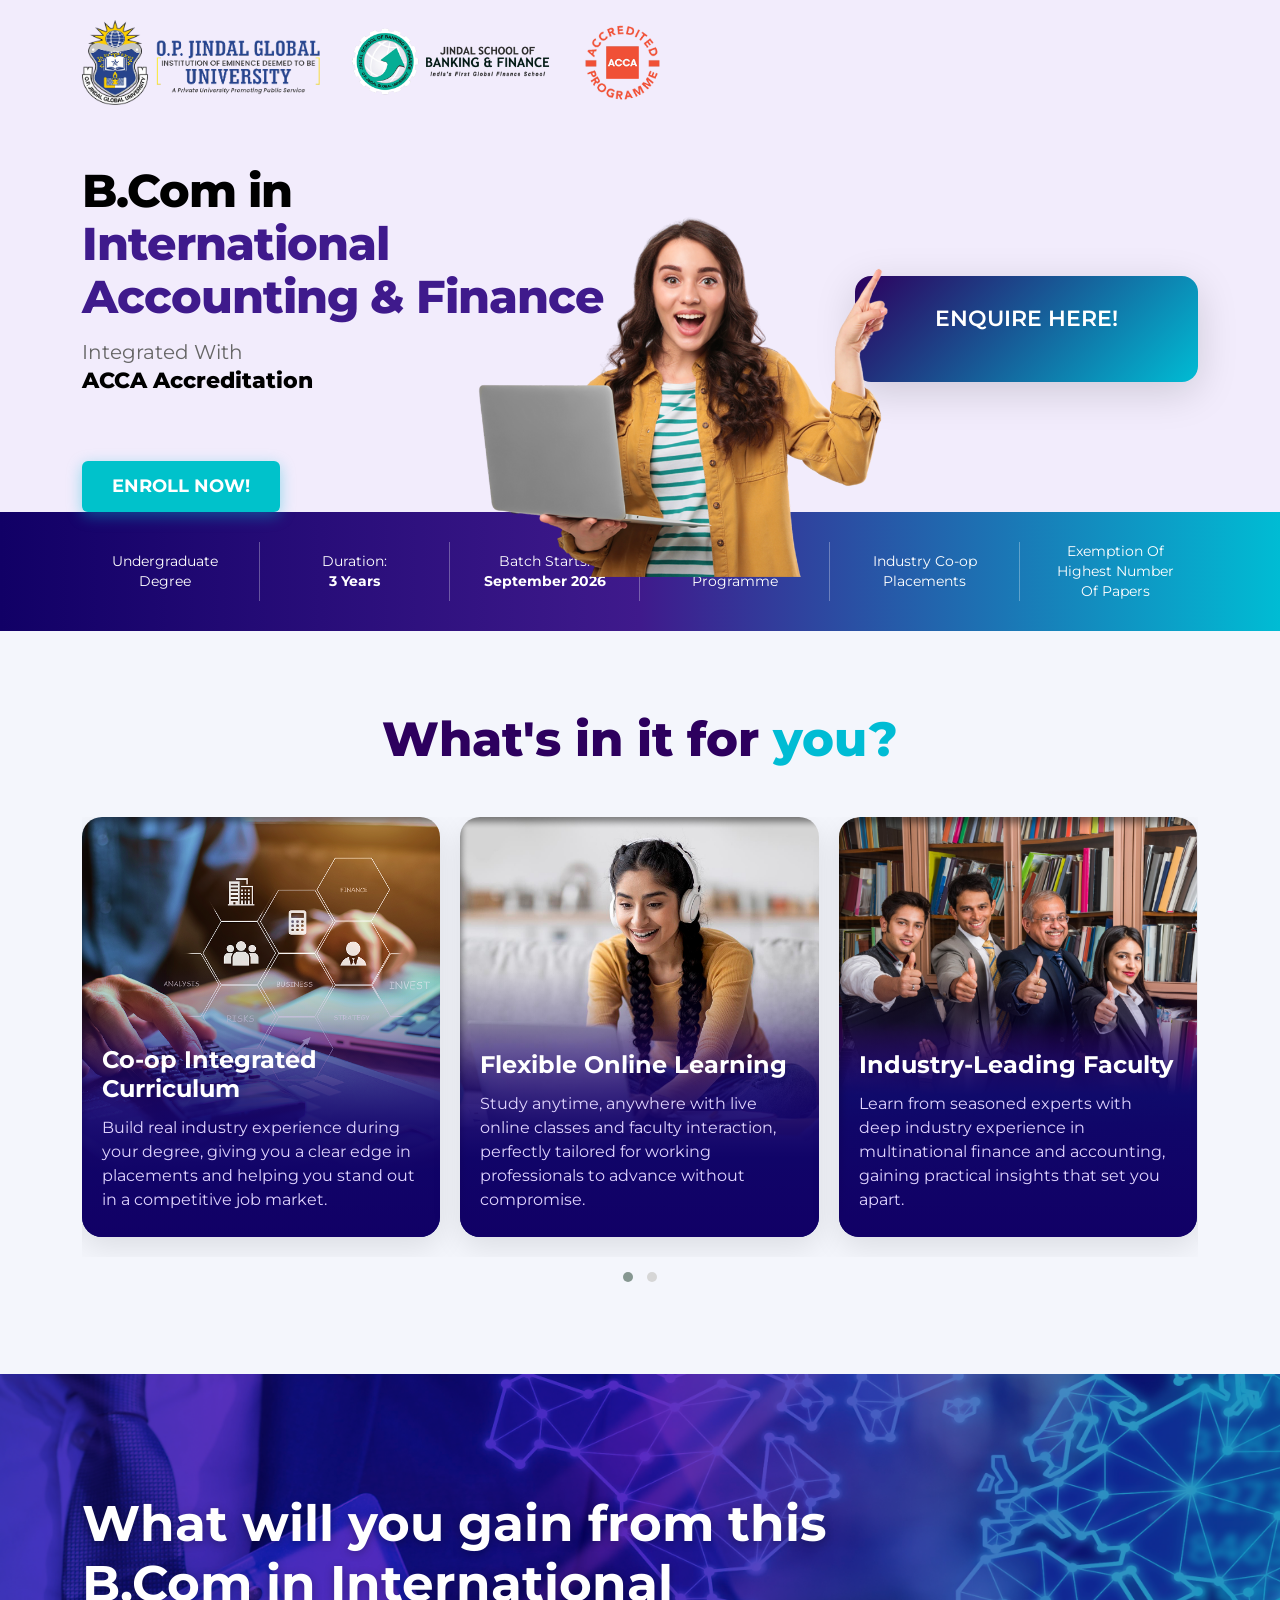
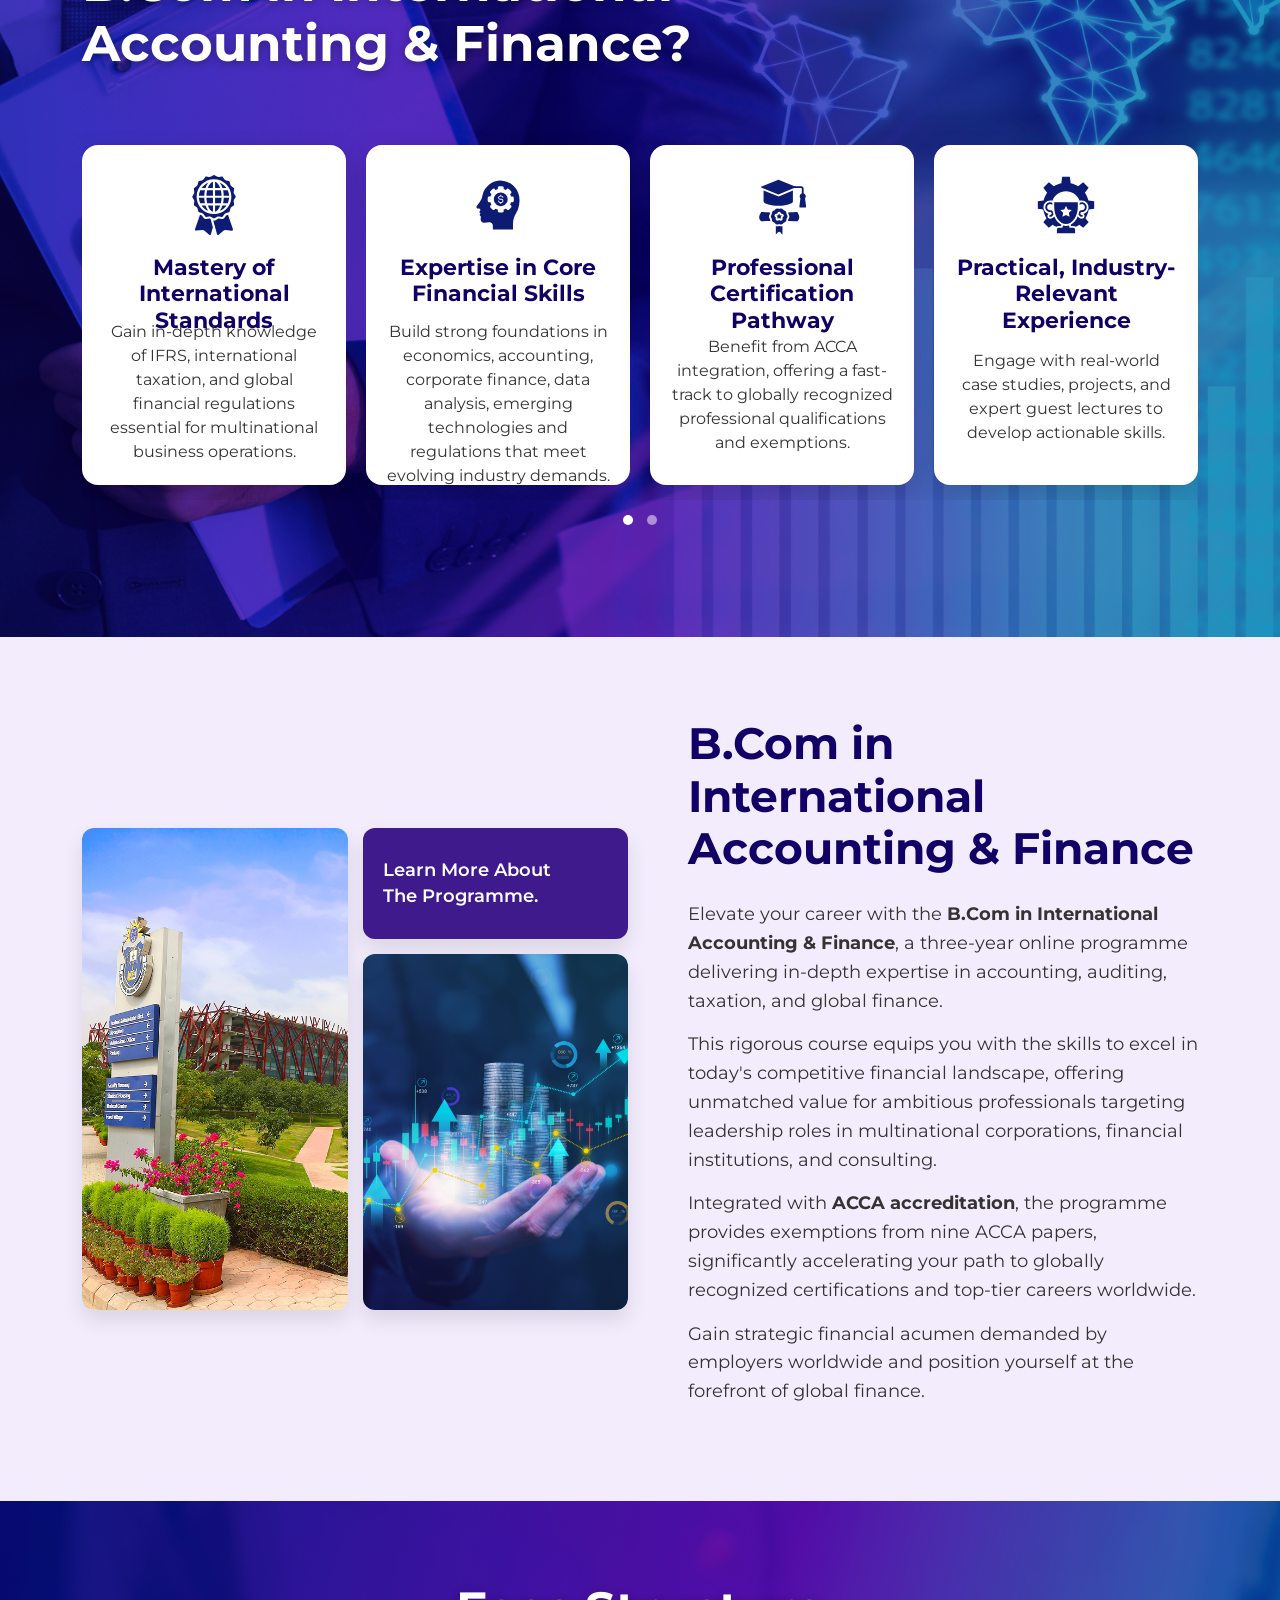
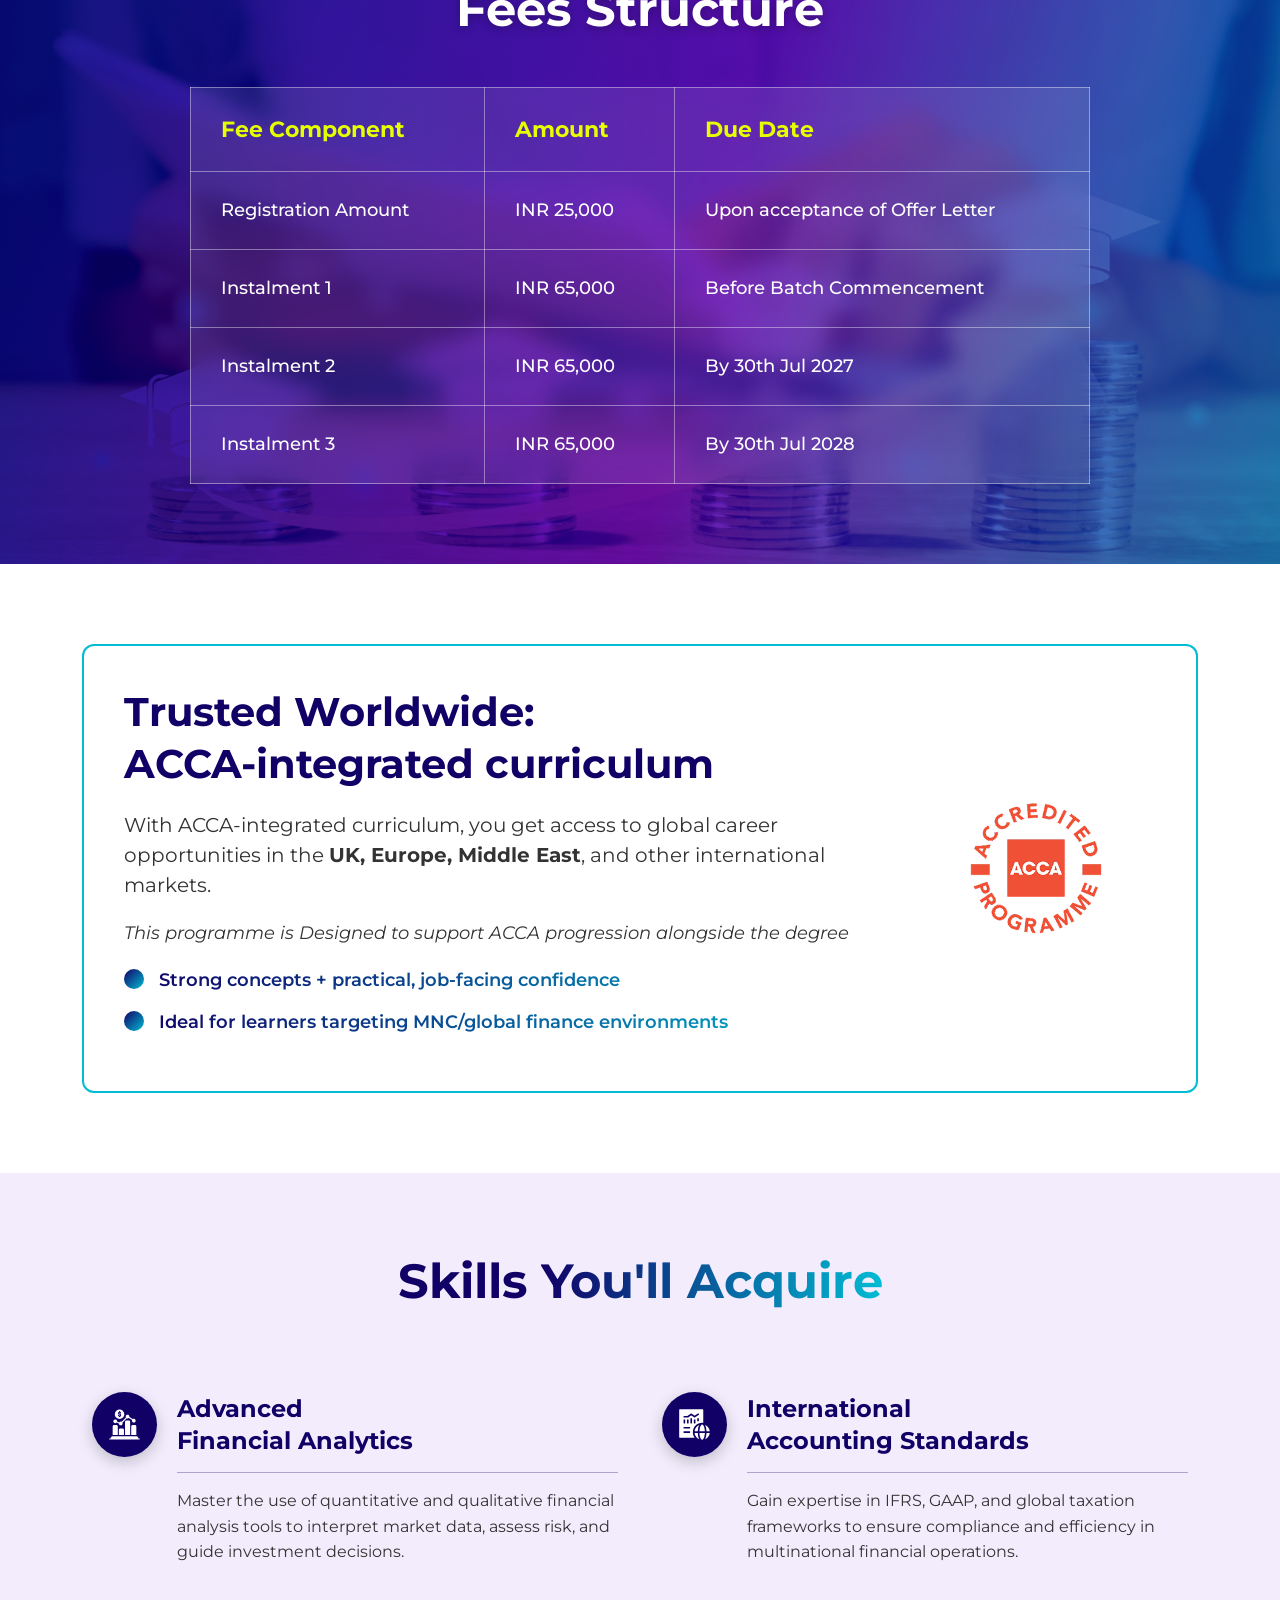
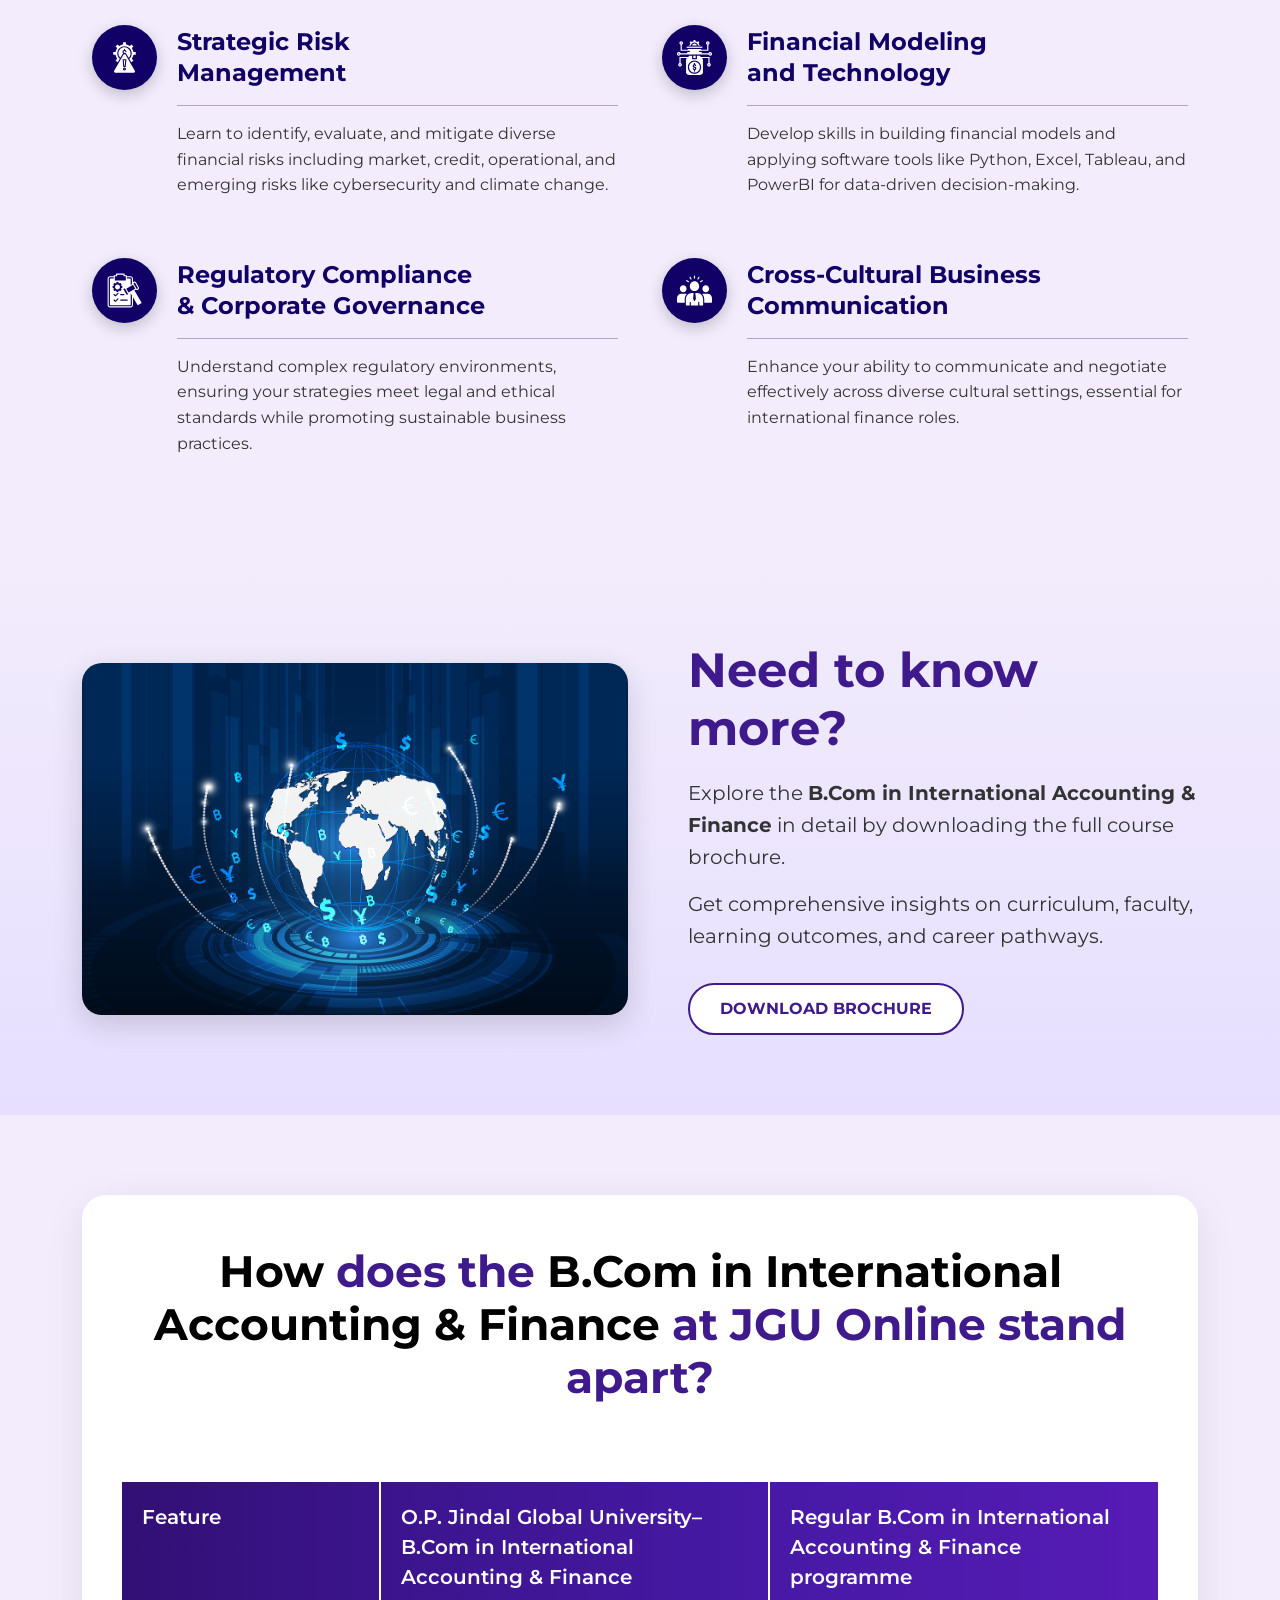
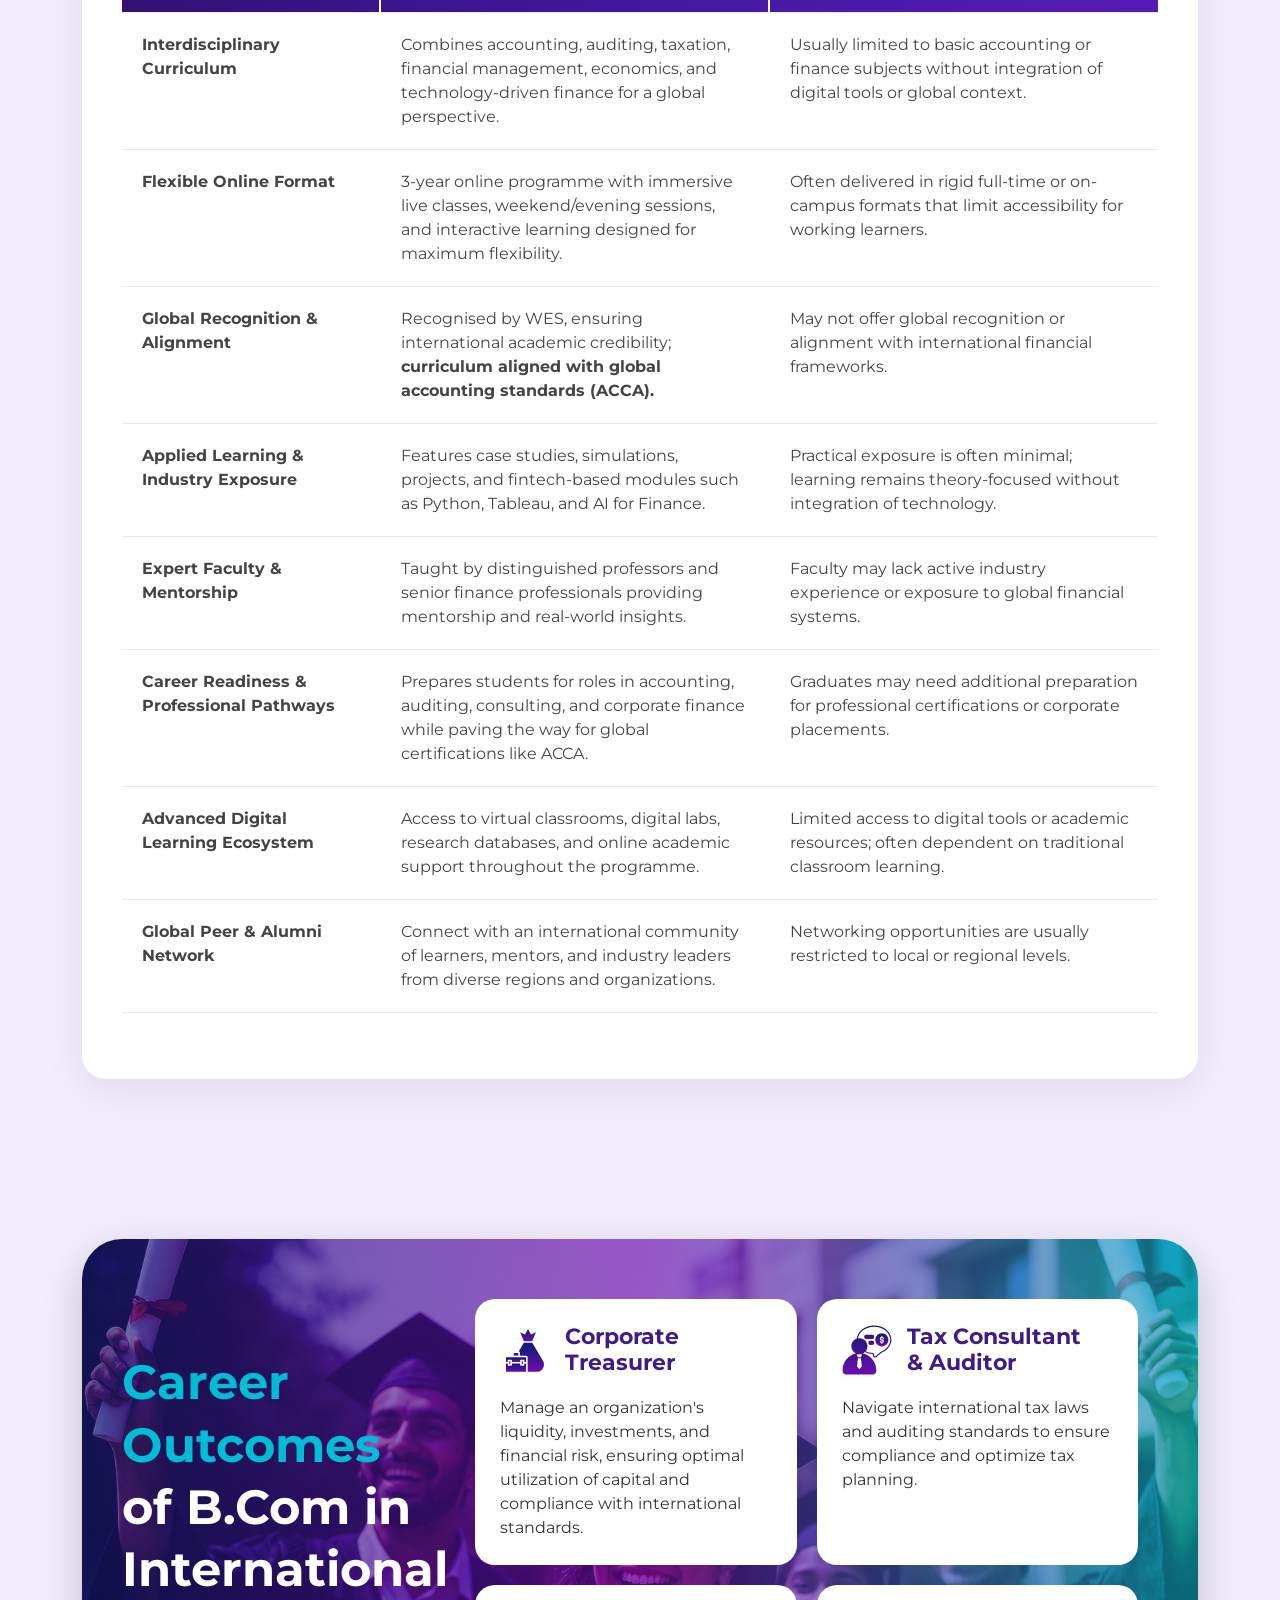
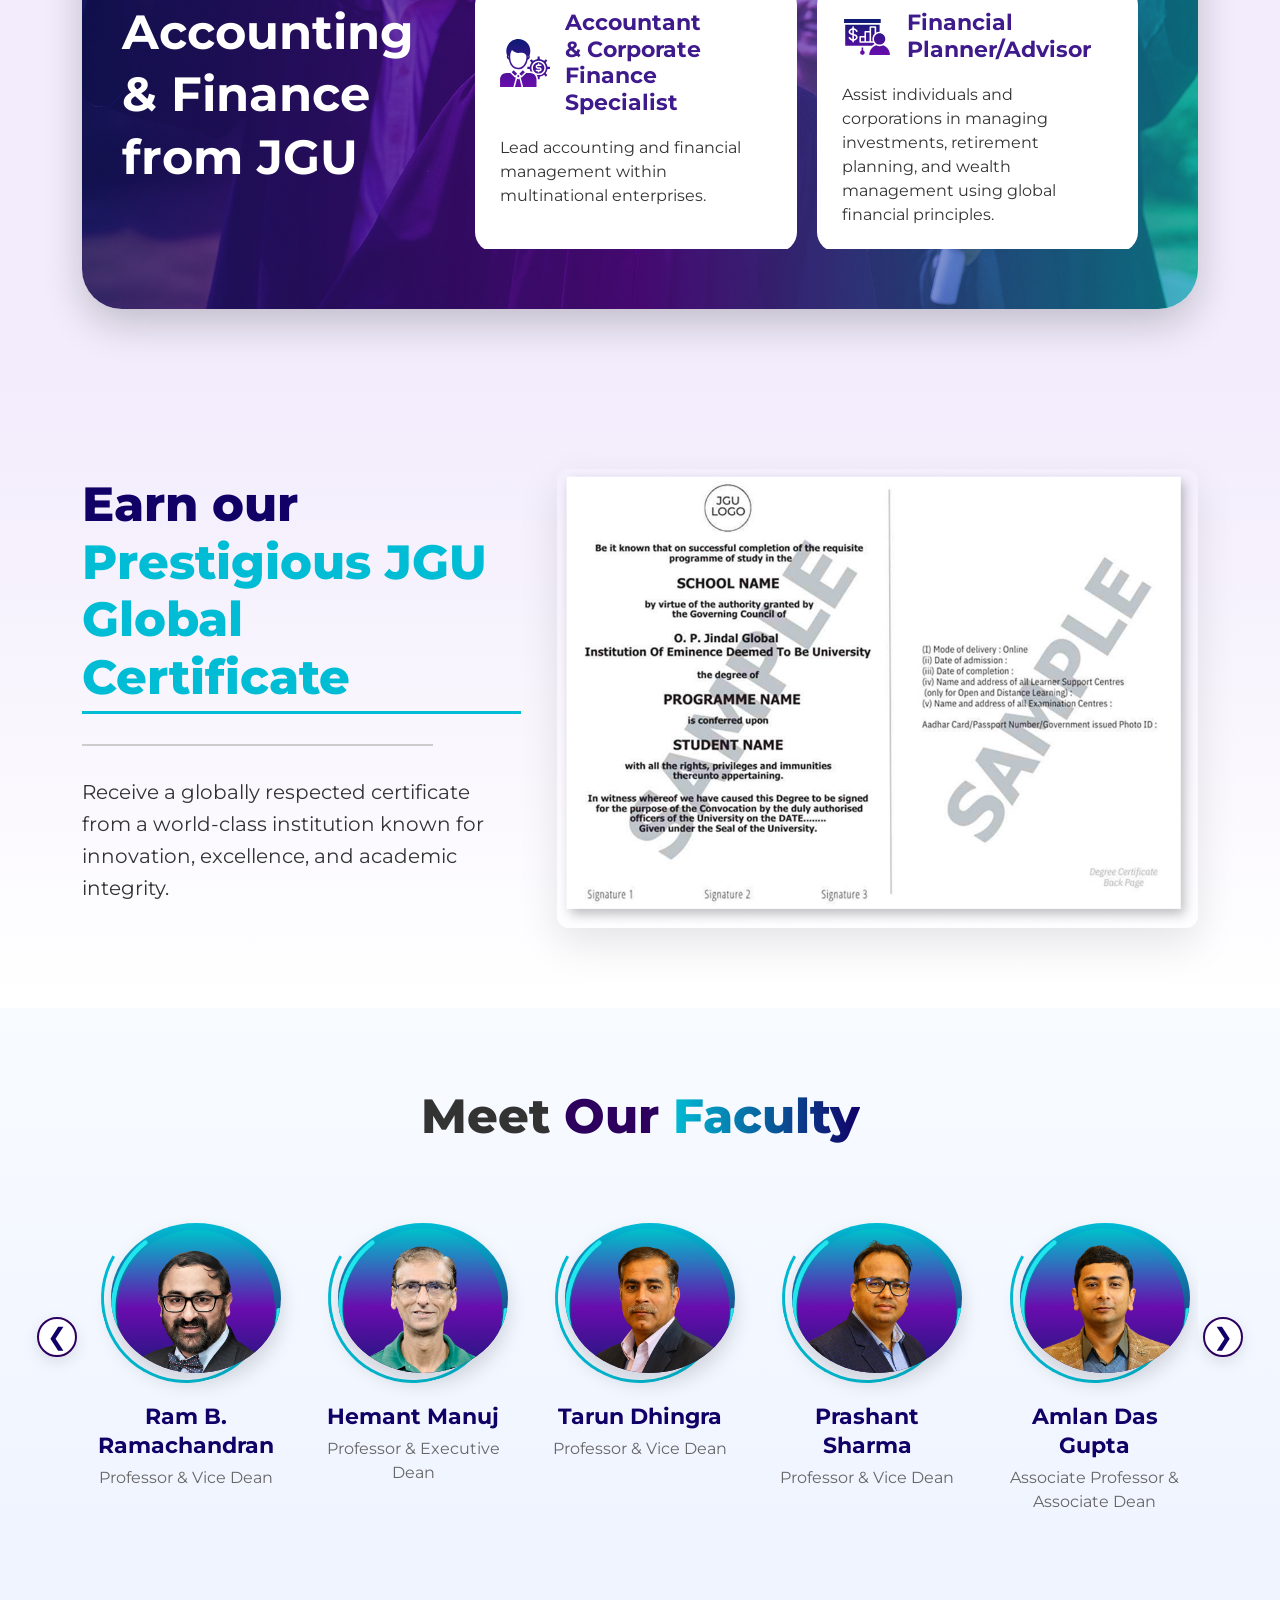
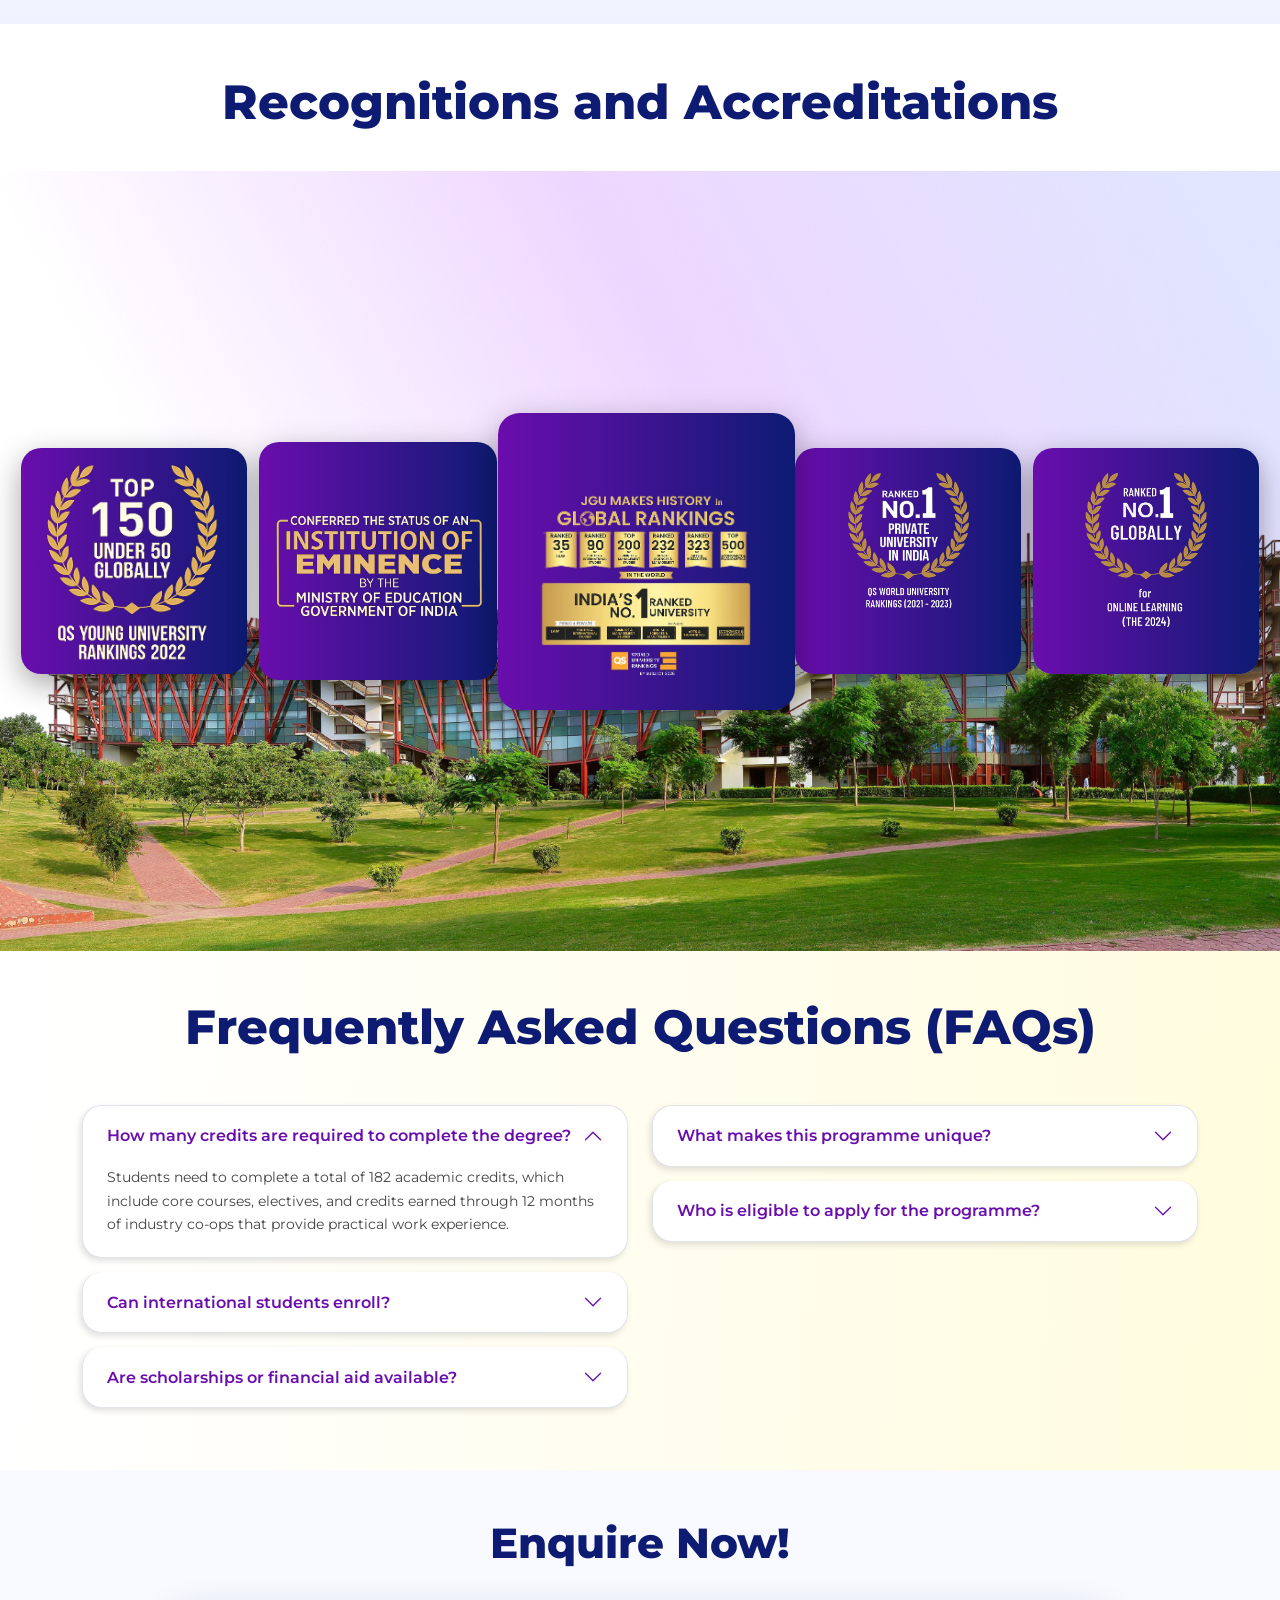
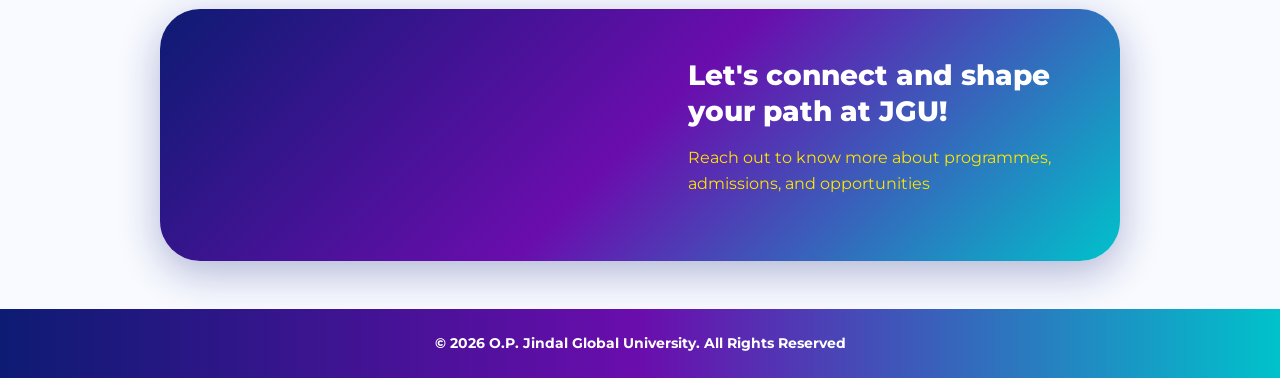
==== commit fd2273b1: "refactor: update FAQ section content and structure on the B.Com programme page" ====
--- a/index.html
+++ b/index.html
@@ -931,12 +931,12 @@
             <div class="accordion-item faq-item">
               <h2 class="accordion-header m-0">
                 <button class="accordion-button" type="button" data-bs-toggle="collapse" data-bs-target="#faq1">
-                  How long is the B.Com in International Accounting &amp; Finance programme?
+                  How many credits are required to complete the degree?
                 </button>
               </h2>
               <div id="faq1" class="accordion-collapse collapse show" data-bs-parent="#faqLeft">
                 <div class="accordion-body">
-                  The programme duration is 3 years, designed to be completed through blended learning combining online academic sessions, on-campus components, and industry co-op placements.
+                  Students need to complete a total of 182 academic credits, which include core courses, electives, and credits earned through 12 months of industry co-ops that provide practical work experience.
                 </div>
               </div>
             </div>
@@ -944,42 +944,55 @@
             <div class="accordion-item faq-item">
               <h2 class="accordion-header m-0">
                 <button class="accordion-button collapsed" type="button" data-bs-toggle="collapse" data-bs-target="#faq2">
-                  How many credits are required to complete the degree?
+                  Can international students enroll?
                 </button>
               </h2>
               <div id="faq2" class="accordion-collapse collapse" data-bs-parent="#faqLeft">
                 <div class="accordion-body">
-                  Students need to complete a total of 182 academic credits, which include core courses, electives, and credits earned through 12 months of industry co-ops that provide practical work experience.
-                </div>
-              </div>
-            </div>
-
-          </div>
-        </div>
-
-        <div class="col-md-6">
-          <div class="accordion" id="faqRight">
+                  Yes, the programme’s blended format and online accessibility make it ideal for students worldwide.
+                </div>
+              </div>
+            </div>
 
             <div class="accordion-item faq-item">
               <h2 class="accordion-header m-0">
                 <button class="accordion-button collapsed" type="button" data-bs-toggle="collapse" data-bs-target="#faq3">
-                  What is the duration of the programme?
+                  Are scholarships or financial aid available?
                 </button>
               </h2>
-              <div id="faq3" class="accordion-collapse collapse" data-bs-parent="#faqRight">
+              <div id="faq3" class="accordion-collapse collapse" data-bs-parent="#faqLeft">
                 <div class="accordion-body">
-                  The programme is 3 years long, combining online and on-campus learning components with practical industry co-ops.
-                </div>
-              </div>
-            </div>
+                  Yes, JGU offers a robust scholarship Programme based on merit-cum-means criteria, helping deserving students access quality education. Scholarships may cover tuition fees, and education loans are facilitated through partnerships with leading banks.
+                </div>
+              </div>
+            </div>
+
+          </div>
+        </div>
+
+        <div class="col-md-6">
+          <div class="accordion" id="faqRight">
 
             <div class="accordion-item faq-item">
               <h2 class="accordion-header m-0">
                 <button class="accordion-button collapsed" type="button" data-bs-toggle="collapse" data-bs-target="#faq4">
+                  What makes this programme unique?
+                </button>
+              </h2>
+              <div id="faq4" class="accordion-collapse collapse" data-bs-parent="#faqRight">
+                <div class="accordion-body">
+                  The curriculum blends academic rigour with real-world application, including live sessions, simulations, case studies, and exposure to emerging financial technologies.
+                </div>
+              </div>
+            </div>
+
+            <div class="accordion-item faq-item">
+              <h2 class="accordion-header m-0">
+                <button class="accordion-button collapsed" type="button" data-bs-toggle="collapse" data-bs-target="#faq5">
                   Who is eligible to apply for the programme?
                 </button>
               </h2>
-              <div id="faq4" class="accordion-collapse collapse" data-bs-parent="#faqRight">
+              <div id="faq5" class="accordion-collapse collapse" data-bs-parent="#faqRight">
                 <div class="accordion-body">
                   Candidates must have completed 10+2 or equivalent from a recognized board with a minimum of 50% marks. Those with less than 50% may need to clear an aptitude test.
                 </div>
--- a/css/style.css
+++ b/css/style.css
@@ -23,16 +23,14 @@
    HEADER
 ================================================ */
 .header-section {
-  padding: 15px 0;
-  background: #fff;
-  position: sticky;
-  top: 0;
+  padding: 20px 0;
+  background: #f2ecfc;
+  position: relative;
   z-index: 999;
-  box-shadow: 0 2px 10px rgba(0,0,0,0.05);
 }
 
 .header-logo-img {
-  height: 60px;
+  height: 85px;
   object-fit: contain;
   display: block;
 }
@@ -59,33 +57,32 @@
 ================================================ */
 .hero-section {
   position: relative;
-  overflow: hidden;
   background: #f2ecfc;
   min-height: 500px;
-  padding: 80px 0 0 0;
+  padding: 40px 0 0 0;
   color: #333;
 }
 
 .hero-inner {
   display: flex;
   align-items: center;
-  gap: 30px;
-  flex-wrap: wrap;
-  padding-bottom: 60px;
+  gap: 20px;
+  flex-wrap: nowrap;
+  /* padding-bottom: 60px; */
 }
 
 .hero-text-col {
   flex: 1 1 35%;
-  min-width: 300px;
+  min-width: 250px;
   z-index: 2;
 }
 
 .hero-image-col {
-  flex: 1 1 30%;
+  flex: 0 0 30%;
   display: flex;
   align-items: flex-end;
   justify-content: center;
-  min-width: 250px;
+  min-width: 200px;
 }
 
 .hero-person-img {
@@ -93,17 +90,19 @@
   max-width: 650px;
   object-fit: contain;
   display: block;
-  margin-bottom: -15px; 
-  transform: scale(1.3) translateX(30px);
+  margin-bottom: -220px; 
+  transform: translateX(30px) scale(1.45);
   transform-origin: bottom center;
   position: relative;
-  z-index: 5;
+  z-index: 15;
 }
 
 .hero-title {
-  font-size: 42px;
-  line-height: 1.2;
+  font-size: 46px;
+  line-height: 1.15;
   margin-bottom: 14px;
+  letter-spacing: -1px;
+  white-space: nowrap;
 }
 
 .title-black {
@@ -117,19 +116,25 @@
 }
 
 .hero-subtext {
-  font-size: 24px;
-  color: #555;
-  line-height: 1.3;
+  font-size: 20px;
+  color: #666;
+  line-height: 1.4;
+  font-weight: 400;
+  margin-bottom: 65px;
 }
 .hero-subtext strong {
   color: #000;
   font-weight: 800;
+  font-size: 22px;
 }
 
 .intro-btns {
   display: flex;
   gap: 15px;
   flex-wrap: wrap;
+  
+
+
 }
 
 .btn-cta {
@@ -137,9 +142,9 @@
   color: #fff;
   font-weight: 700;
   font-size: 18px;
-  padding: 14px 36px;
+  padding: 12px 30px;
   border: none;
-  border-radius: 8px;
+  border-radius: 6px;
   cursor: pointer;
   transition: all 0.3s ease;
   text-decoration: none;
@@ -158,8 +163,9 @@
 ================================================ */
 .hero-form-col {
   flex: 1 1 30%;
-  min-width: 300px;
+  min-width: 280px;
   z-index: 2;
+  padding-bottom: 20px;
 }
 
 .enquire-hero-card {
@@ -294,7 +300,7 @@
 
 .about-title {
   color: #110066;
-  font-size: 36px;
+  font-size: 44px;
   font-weight: 700;
   line-height: 1.2;
   margin-bottom: 25px;
@@ -302,7 +308,7 @@
 
 .about-desc p {
   color: #333;
-  font-size: 15px;
+  font-size: 18px;
   line-height: 1.6;
   margin-bottom: 15px;
 }
@@ -335,7 +341,7 @@
    GENERAL SECTIONS
 ================================================ */
 .section-title {
-  font-size: 40px;
+  font-size: 48px;
   font-weight: 800;
   color: #2D005E;
   margin-bottom: 40px;
@@ -391,13 +397,13 @@
 }
 
 .whats-card-title {
-  font-size: 20px;
+  font-size: 24px;
   font-weight: 700;
   margin-bottom: 12px;
 }
 
 .whats-card-desc {
-  font-size: 14px;
+  font-size: 16px;
   line-height: 1.5;
   margin: 0;
   color: #e0d4ff;
@@ -422,7 +428,7 @@
 
 .what-gain-main-title {
   color: #fff;
-  font-size: 42px;
+  font-size: 50px;
   font-weight: 700;
   line-height: 1.2;
   text-shadow: 0 2px 10px rgba(0,0,0,0.3);
@@ -455,7 +461,7 @@
 
 .what-gain-card-title {
   color: #110066;
-  font-size: 18px;
+  font-size: 22px;
   font-weight: 700;
   margin-bottom: 15px;
   min-height: 50px;
@@ -463,7 +469,7 @@
 
 .what-gain-card-desc {
   color: #333;
-  font-size: 13px;
+  font-size: 16px;
   line-height: 1.5;
   margin: 0;
 }
@@ -491,7 +497,7 @@
   background: rgba(17, 0, 102, 0.4);
 }
 .fees-title {
-  font-size: 40px;
+  font-size: 48px;
   font-weight: 700;
   text-shadow: 0 2px 10px rgba(0,0,0,0.3);
 }
@@ -507,13 +513,13 @@
 .fees-table th, .fees-table td {
   border: 1px solid rgba(255,255,255,0.4);
   padding: 25px 30px;
-  font-size: 16px;
+  font-size: 18px;
 }
 .fees-table th {
   color: #e6ff00;
   font-weight: 700;
   text-align: left;
-  font-size: 18px;
+  font-size: 22px;
 }
 .fees-table td {
   font-weight: 500;
@@ -534,19 +540,19 @@
 }
 .trusted-title {
   color: #110066;
-  font-size: 32px;
+  font-size: 40px;
   font-weight: 700;
   line-height: 1.3;
   margin-bottom: 20px;
 }
 .trusted-desc {
   color: #333;
-  font-size: 18px;
+  font-size: 20px;
   margin-bottom: 20px;
 }
 .trusted-italic {
   font-style: italic;
-  font-size: 16px;
+  font-size: 18px;
   margin-bottom: 20px;
 }
 .trusted-list {
@@ -559,7 +565,7 @@
   padding-left: 35px;
   margin-bottom: 15px;
   font-weight: 600;
-  font-size: 16px;
+  font-size: 18px;
   background: -webkit-linear-gradient(0deg, #110066, #00bcd4);
   -webkit-background-clip: text;
   -webkit-text-fill-color: transparent;
@@ -587,7 +593,7 @@
   padding: 80px 0;
 }
 .skills-main-title {
-  font-size: 42px;
+  font-size: 48px;
   font-weight: 700;
 }
 .skills-dark {
@@ -625,7 +631,7 @@
 }
 .skill-title {
   color: #110066;
-  font-size: 20px;
+  font-size: 24px;
   font-weight: 700;
   margin: 0;
   line-height: 1.3;
@@ -638,7 +644,7 @@
 .skill-desc {
   margin-left: 85px;
   color: #333;
-  font-size: 14px;
+  font-size: 16px;
   line-height: 1.6;
 }
 
@@ -675,13 +681,13 @@
 }
 .brochure-title {
   color: #3f1a8c;
-  font-size: 40px;
+  font-size: 48px;
   font-weight: 700;
   margin-bottom: 20px;
 }
 .brochure-desc {
   color: #333;
-  font-size: 18px;
+  font-size: 20px;
   line-height: 1.6;
   margin-bottom: 15px;
 }
@@ -717,7 +723,7 @@
   box-shadow: 0 10px 40px rgba(0,0,0,0.08);
 }
 .stand-apart-title {
-  font-size: 36px;
+  font-size: 44px;
   font-weight: 700;
   color: #000;
 }
@@ -737,7 +743,7 @@
 }
 .stand-table th {
   color: #fff;
-  font-size: 16px;
+  font-size: 20px;
   font-weight: 600;
   border-right: 2px solid #fff;
 }
@@ -745,7 +751,7 @@
   border-right: none;
 }
 .stand-table td {
-  font-size: 14px;
+  font-size: 16px;
   line-height: 1.5;
   color: #444;
 }
@@ -789,7 +795,7 @@
 }
 .career-main-title {
   color: #fff;
-  font-size: 40px;
+  font-size: 48px;
   font-weight: 700;
   line-height: 1.3;
 }
@@ -841,13 +847,13 @@
 }
 .career-card-title {
   color: #3f1a8c;
-  font-size: 18px;
+  font-size: 22px;
   font-weight: 700;
   margin: 0;
   line-height: 1.2;
 }
 .career-card-desc {
-  font-size: 14px;
+  font-size: 16px;
   color: #333;
   line-height: 1.5;
   margin: 0;
@@ -891,7 +897,7 @@
   object-fit: cover;
 }
 .faculty-name {
-  font-size: 20px;
+  font-size: 24px;
   font-weight: 700;
   color: #2D005E;
 }
@@ -905,7 +911,7 @@
 }
 .cert-new-title {
   color: #110066;
-  font-size: 42px;
+  font-size: 48px;
   font-weight: 800;
   line-height: 1.2;
 }
@@ -922,7 +928,7 @@
   opacity: 1;
 }
 .cert-new-desc {
-  font-size: 18px;
+  font-size: 20px;
   color: #333;
   line-height: 1.6;
 }
@@ -941,7 +947,7 @@
   padding: 80px 0;
 }
 .faculty-new-main-title {
-  font-size: 40px;
+  font-size: 48px;
   font-weight: 800;
 }
 .faculty-dark {
@@ -984,14 +990,14 @@
   box-shadow: 0 10px 20px rgba(0,0,0,0.15);
 }
 .faculty-name-new {
-  font-size: 18px;
+  font-size: 22px;
   font-weight: 700;
   color: #110066;
   margin-bottom: 5px;
   line-height: 1.3;
 }
 .faculty-title-new {
-  font-size: 14px;
+  font-size: 16px;
   color: #666;
   margin: 0;
 }
@@ -1038,7 +1044,7 @@
 }
 
 .recognitions-title {
-  font-size: 38px;
+  font-size: 48px;
   font-weight: 800;
   color: #0d1b73;
   margin: 0;
@@ -1056,11 +1062,12 @@
 
 .recognitions-badges {
   display: flex;
-  gap: 16px;
+  gap: 12px;
   flex-wrap: nowrap;
   justify-content: center;
   align-items: center;
   width: 100%;
+  max-width: 1500px;
   margin: 0 auto;
 }
 
@@ -1086,12 +1093,12 @@
    CARDS — badges 3,4,5 larger per client (checkmarks)
 ========================================= */
 .rec-badge {
-  flex: 0 0 18%;
+  flex: 0 0 18.5%;
   aspect-ratio: 1 / 1;
   display: flex;
   align-items: center;
   justify-content: center;
-  padding: 20px;
+  padding: 12px;
   background: linear-gradient(90deg, #6A0DAD 0%, #0d1b73 100%);
   border-radius: 20px;
   box-shadow: 0 10px 30px rgba(0, 0, 0, 0.35);
@@ -1104,19 +1111,32 @@
 }
 
 .rec-badge-large {
-  flex: 0 0 19%;
+  flex: 0 0 19.5%;
 }
 
 .rec-badge-center {
-  flex: 0 0 22%;
+  flex: 0 0 22.5%;
+  padding: 6px;
+  transform: scale(1.08);
+  z-index: 10;
 }
 
 .rec-badge-center ~ .rec-badge-large {
-  flex: 0 0 19%;
+  flex: 0 0 19.5%;
 }
 
 .rec-badge-center ~ .rec-badge {
-  flex: 0 0 18%;
+  flex: 0 0 18.5%;
+}
+
+/* When inside mobile carousel */
+.owl-carousel .rec-badge, 
+.owl-carousel .rec-badge-large, 
+.owl-carousel .rec-badge-center {
+  flex: none !important;
+  max-width: 320px !important;
+  width: 100% !important;
+  margin: 0 auto !important;
 }
 
 
@@ -1127,7 +1147,7 @@
 .faq-section { background: linear-gradient(93deg, #ffffff 3%, #fffcde 100%); }
 
 .faq-main-title {
-  font-size: 42px;
+  font-size: 48px;
   font-weight: 800;
   color: #0d1b73;
   margin-bottom: 40px;
@@ -1259,7 +1279,14 @@
    GLOBAL RESPONSIVENESS (MOBILE & TABLET)
 ================================================ */
 @media (max-width: 991px) {
+  .hero-inner {
+    flex-wrap: wrap;
+  }
   /* Typography Scaling */
+  .hero-title {
+    font-size: 42px !important;
+    white-space: normal;
+  }
   .faq-main-title, .enquire-section-title, .recognitions-title, .cert-new-title, .faculty-new-main-title, .stand-apart-title, .career-title-new { 
     font-size: 32px !important; 
   }
@@ -1290,6 +1317,9 @@
 
 @media (max-width: 576px) {
   /* Phone Typography */
+  .hero-title {
+    font-size: 32px !important;
+  }
   .faq-main-title, .enquire-section-title, .recognitions-title, .cert-new-title, .faculty-new-main-title, .stand-apart-title, .career-title-new { 
     font-size: 26px !important; 
   }
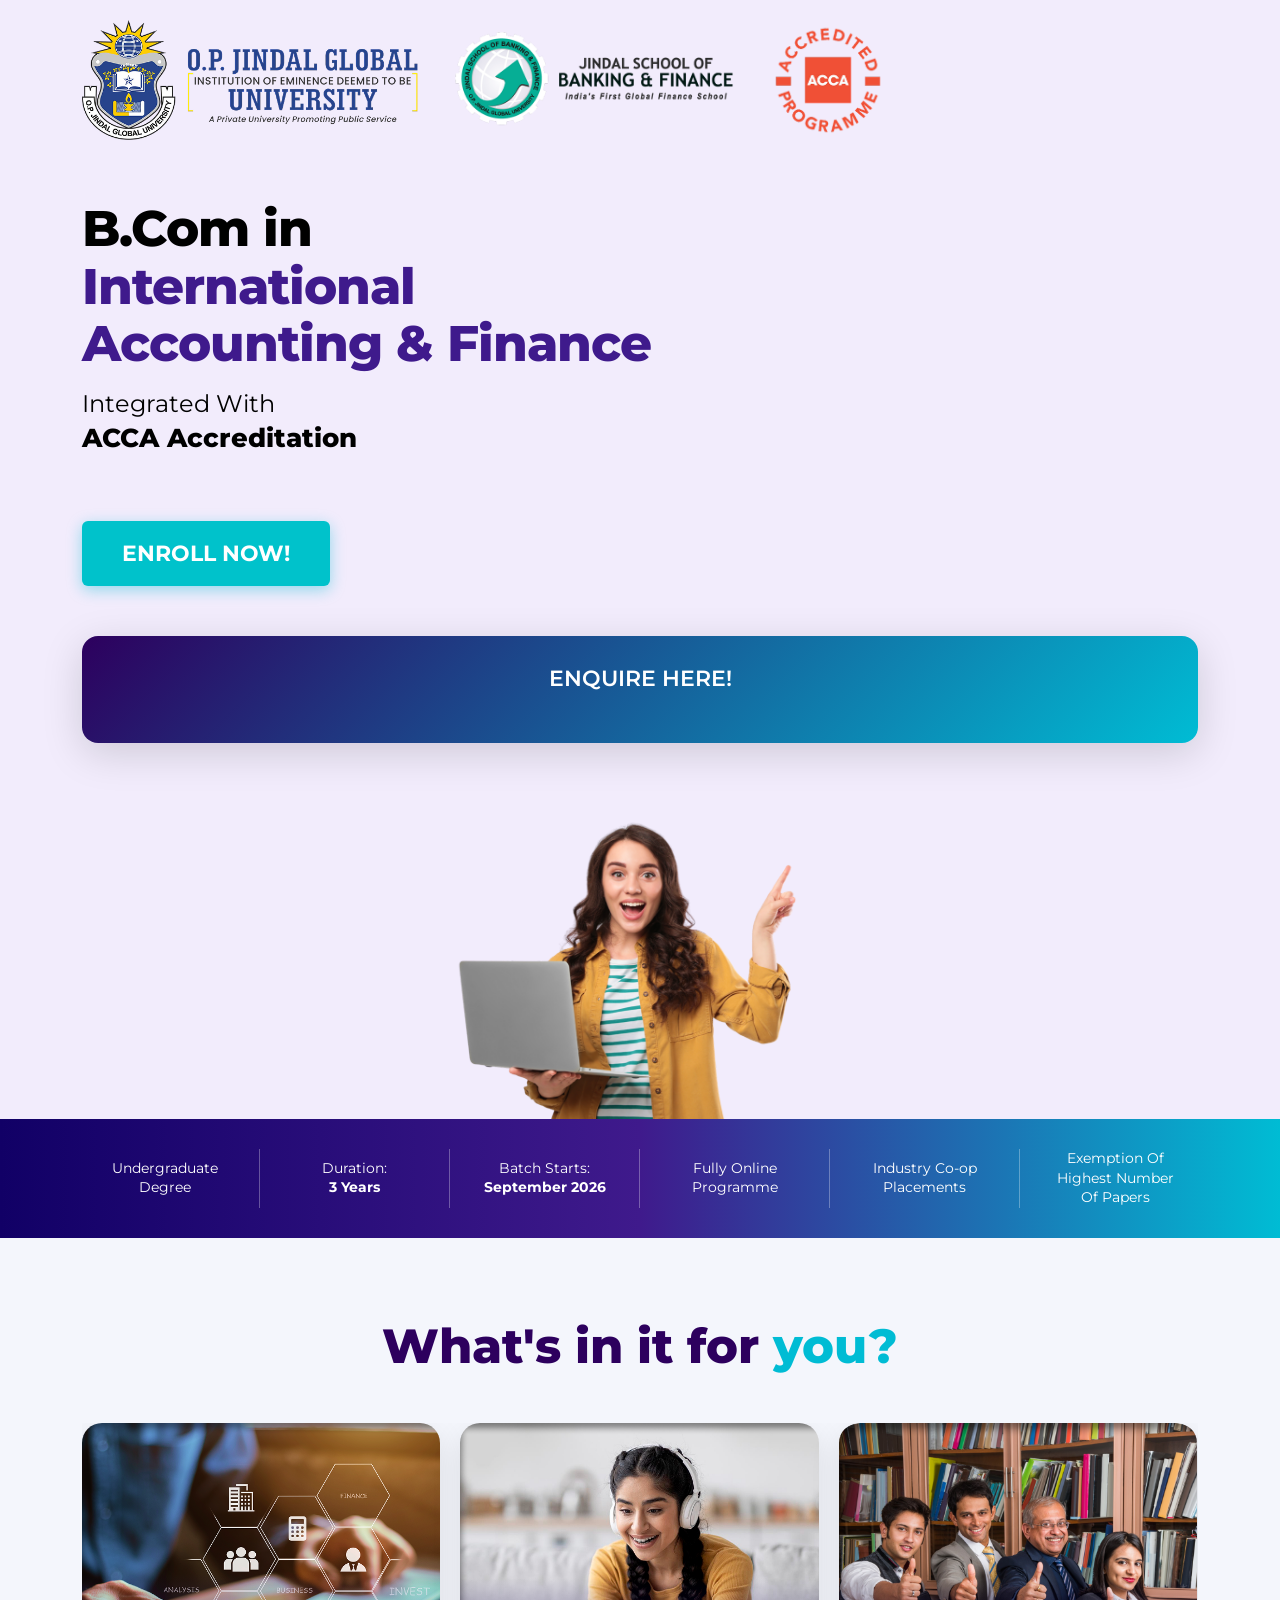
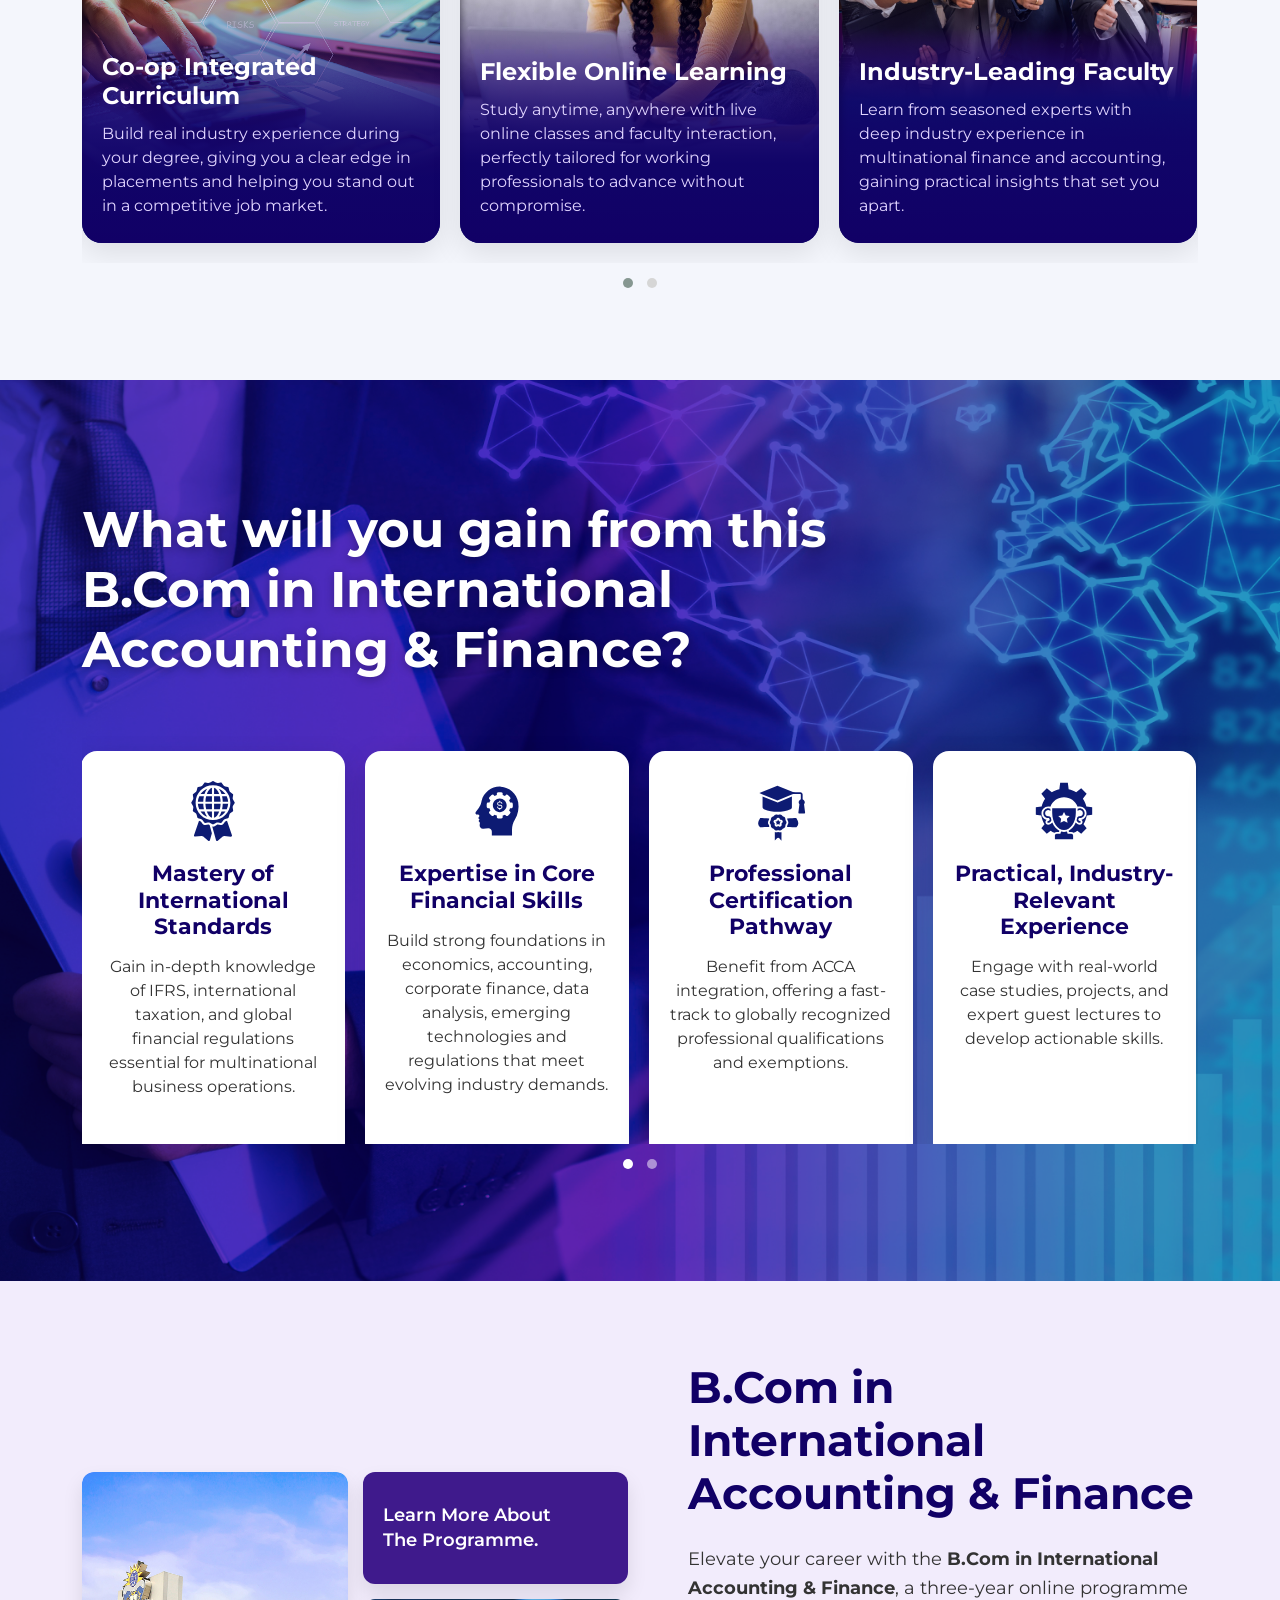
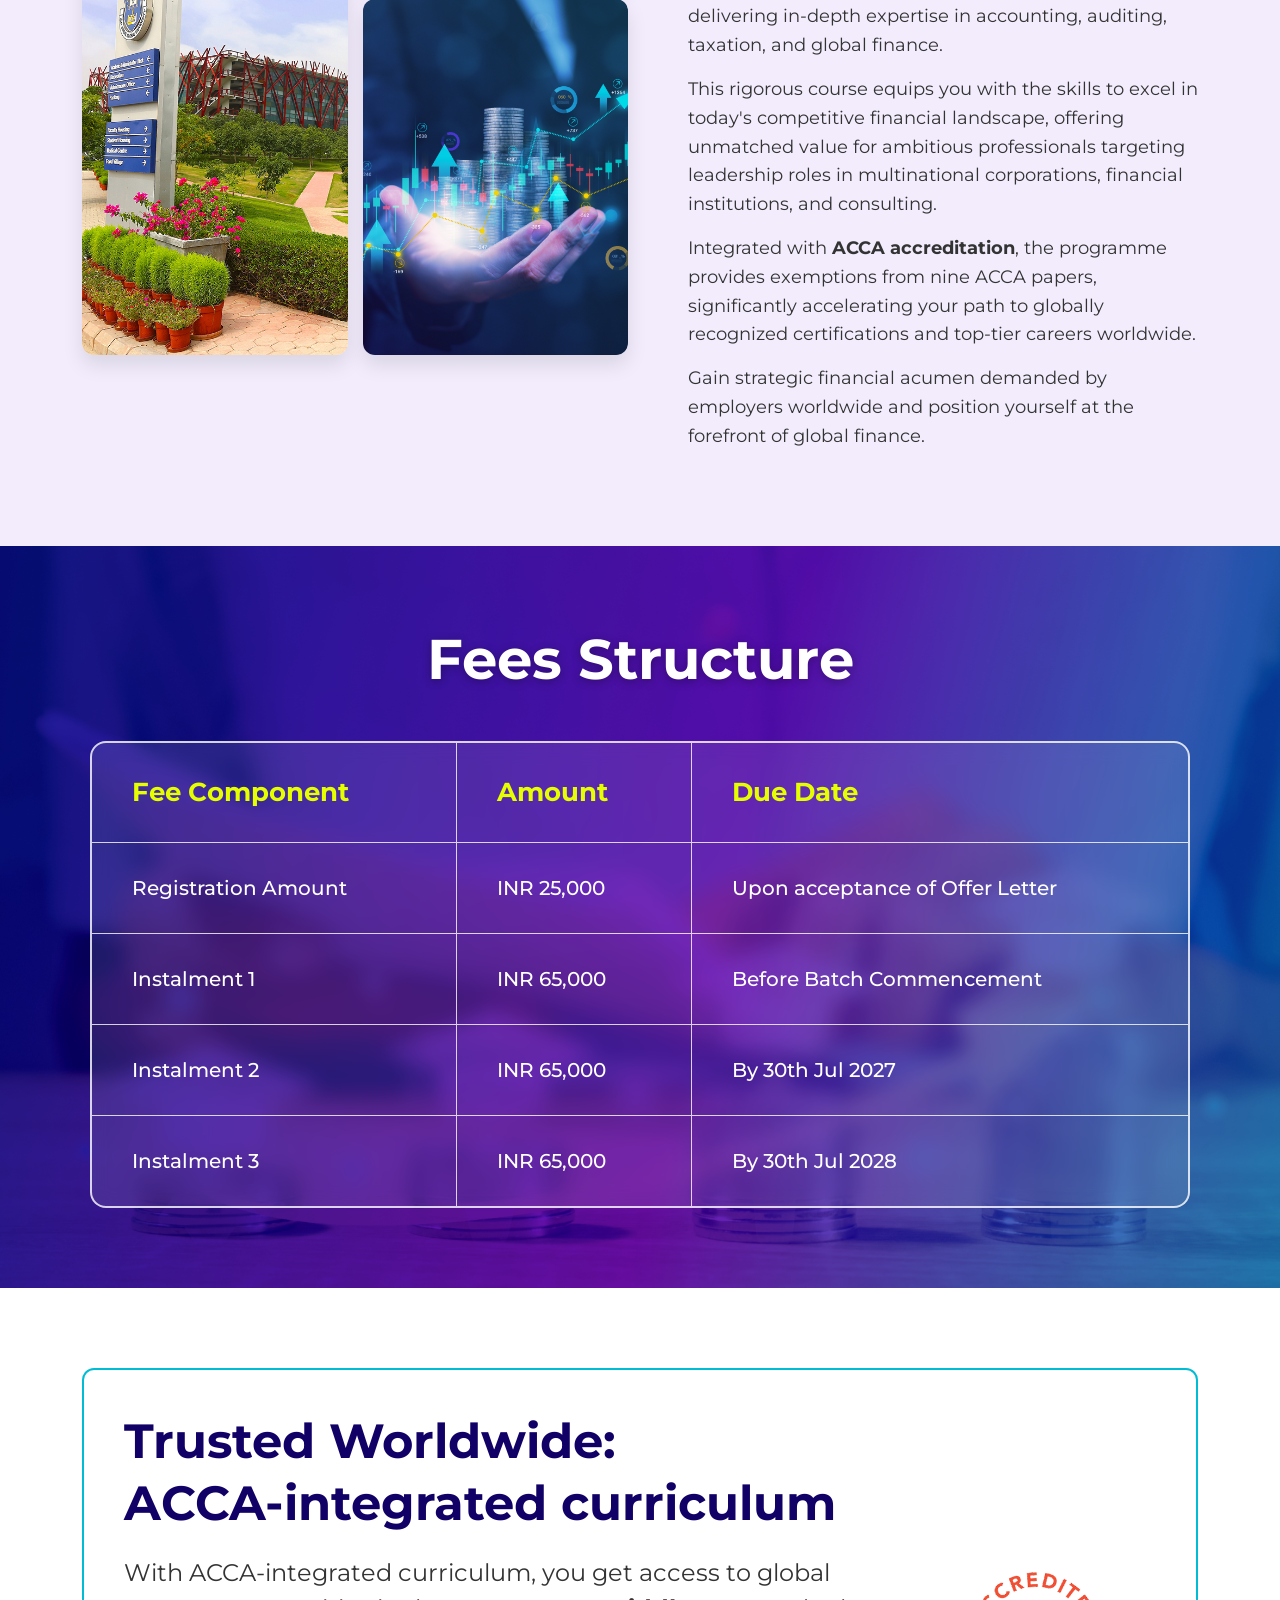
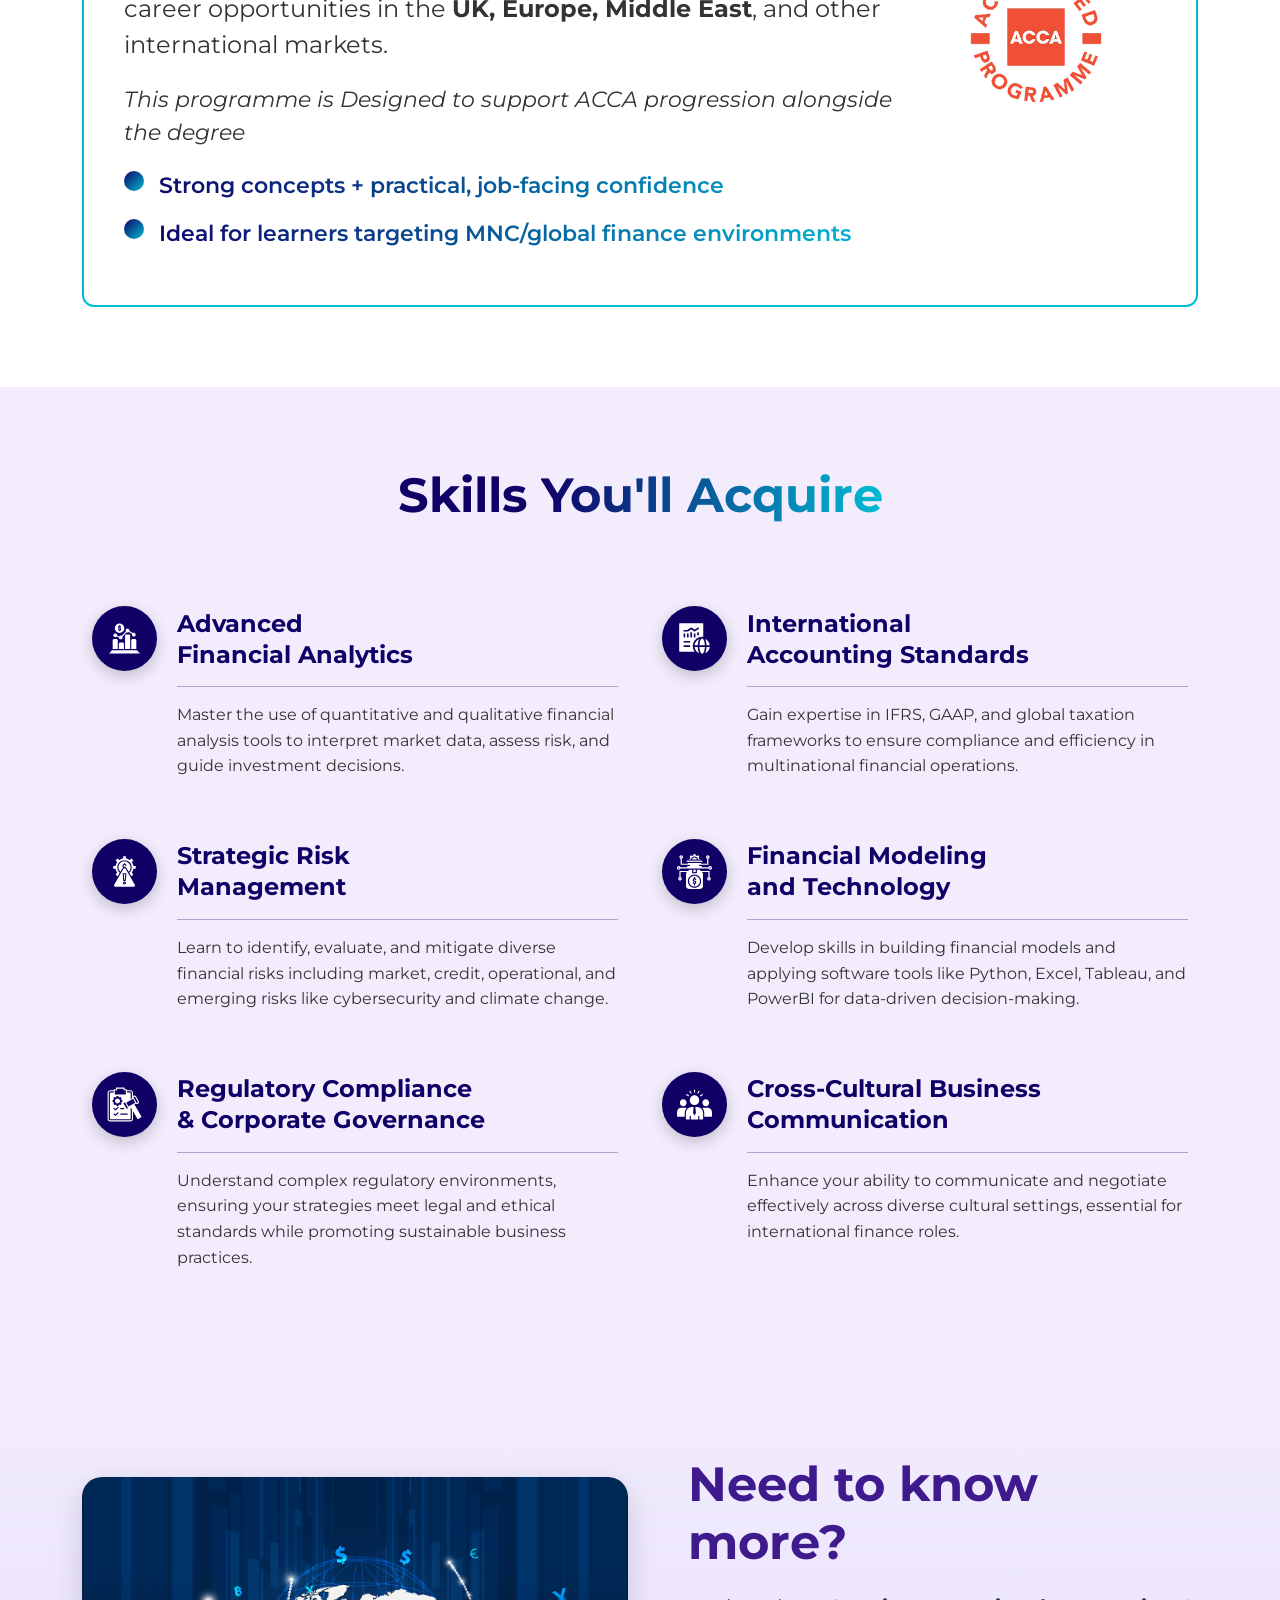
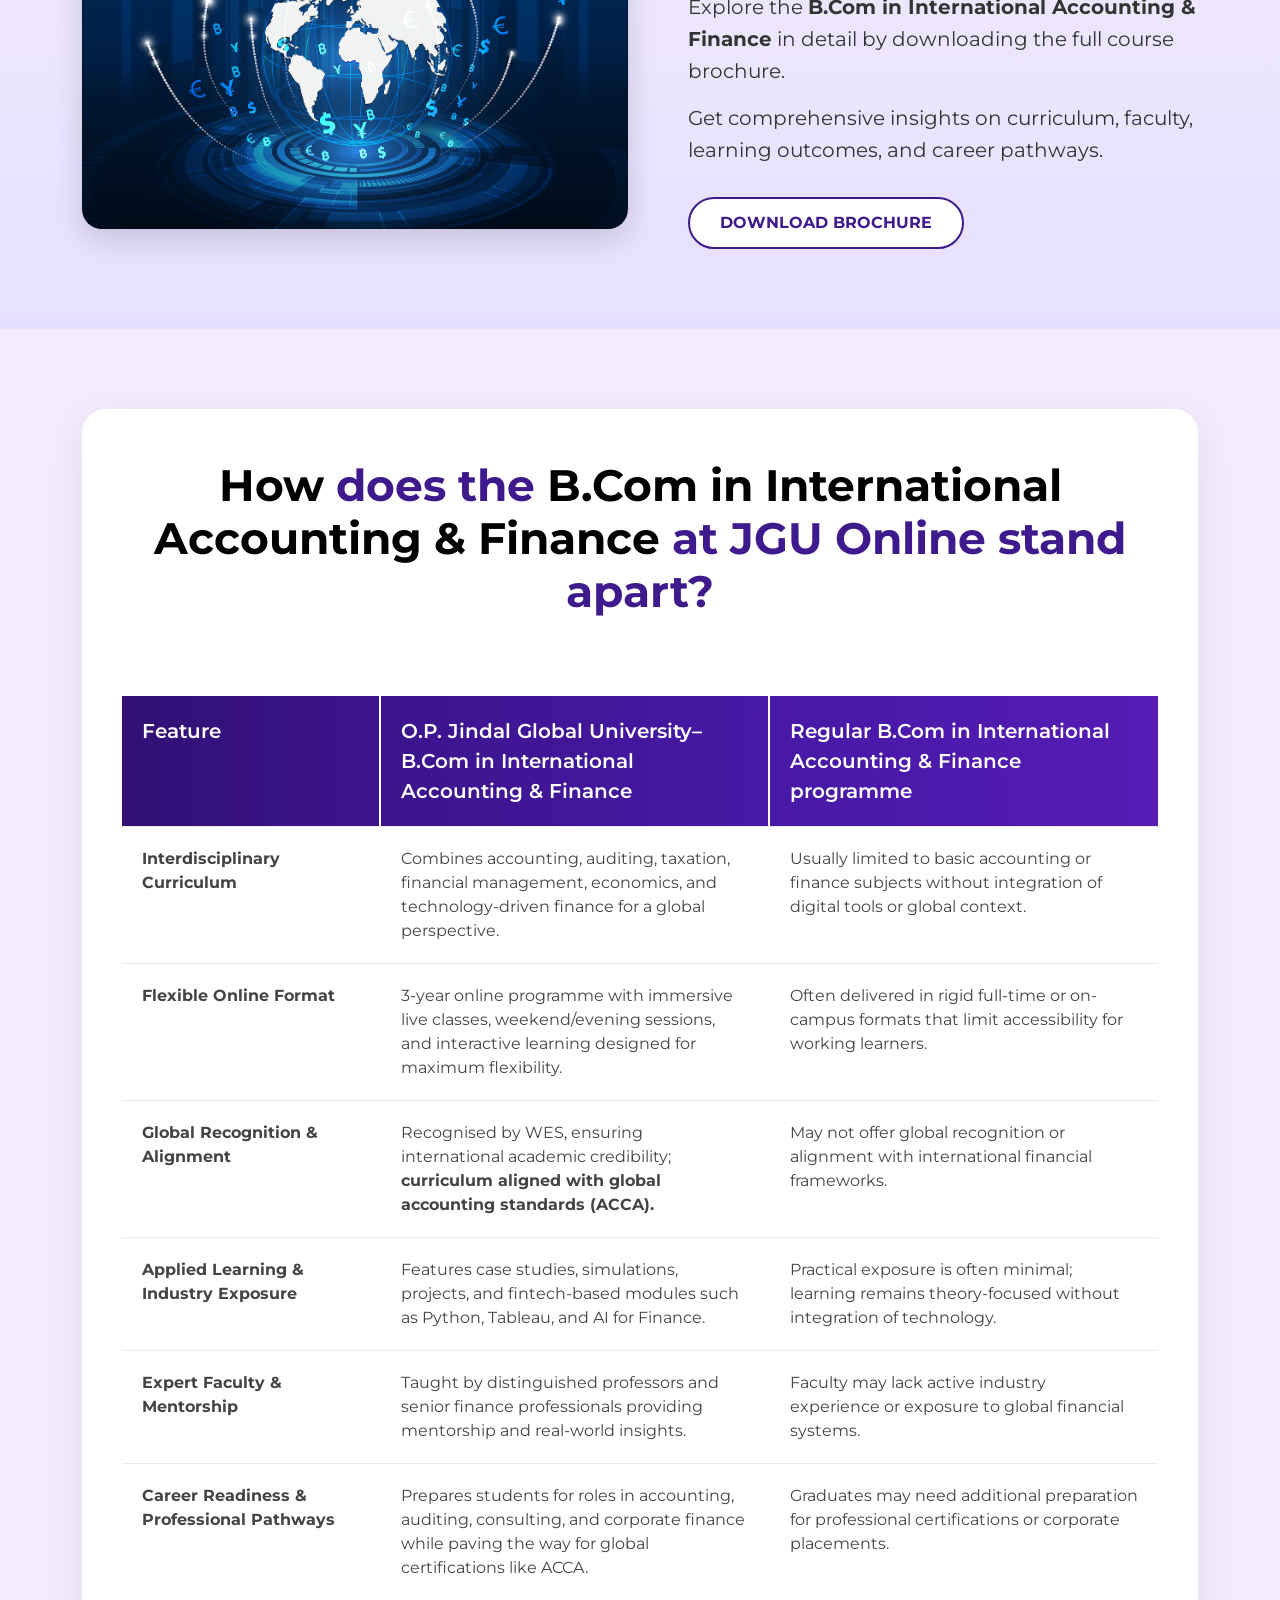
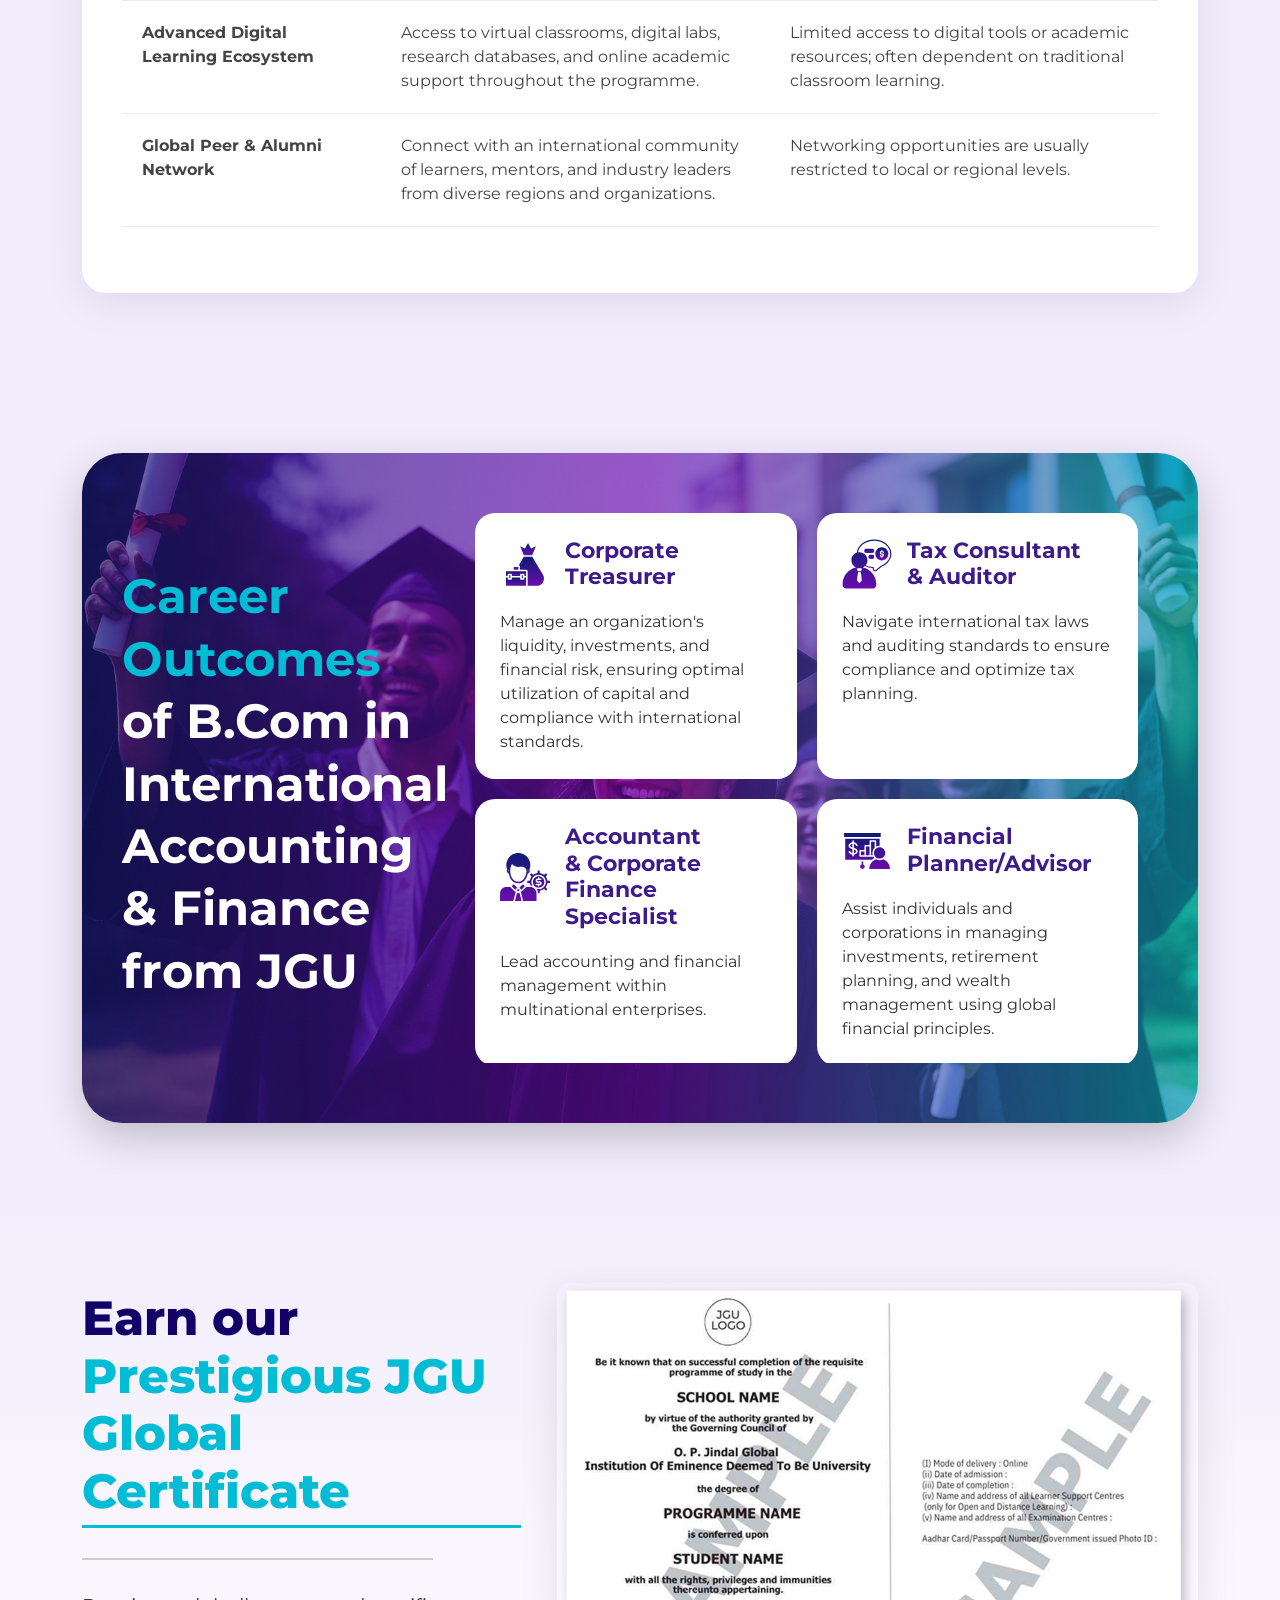
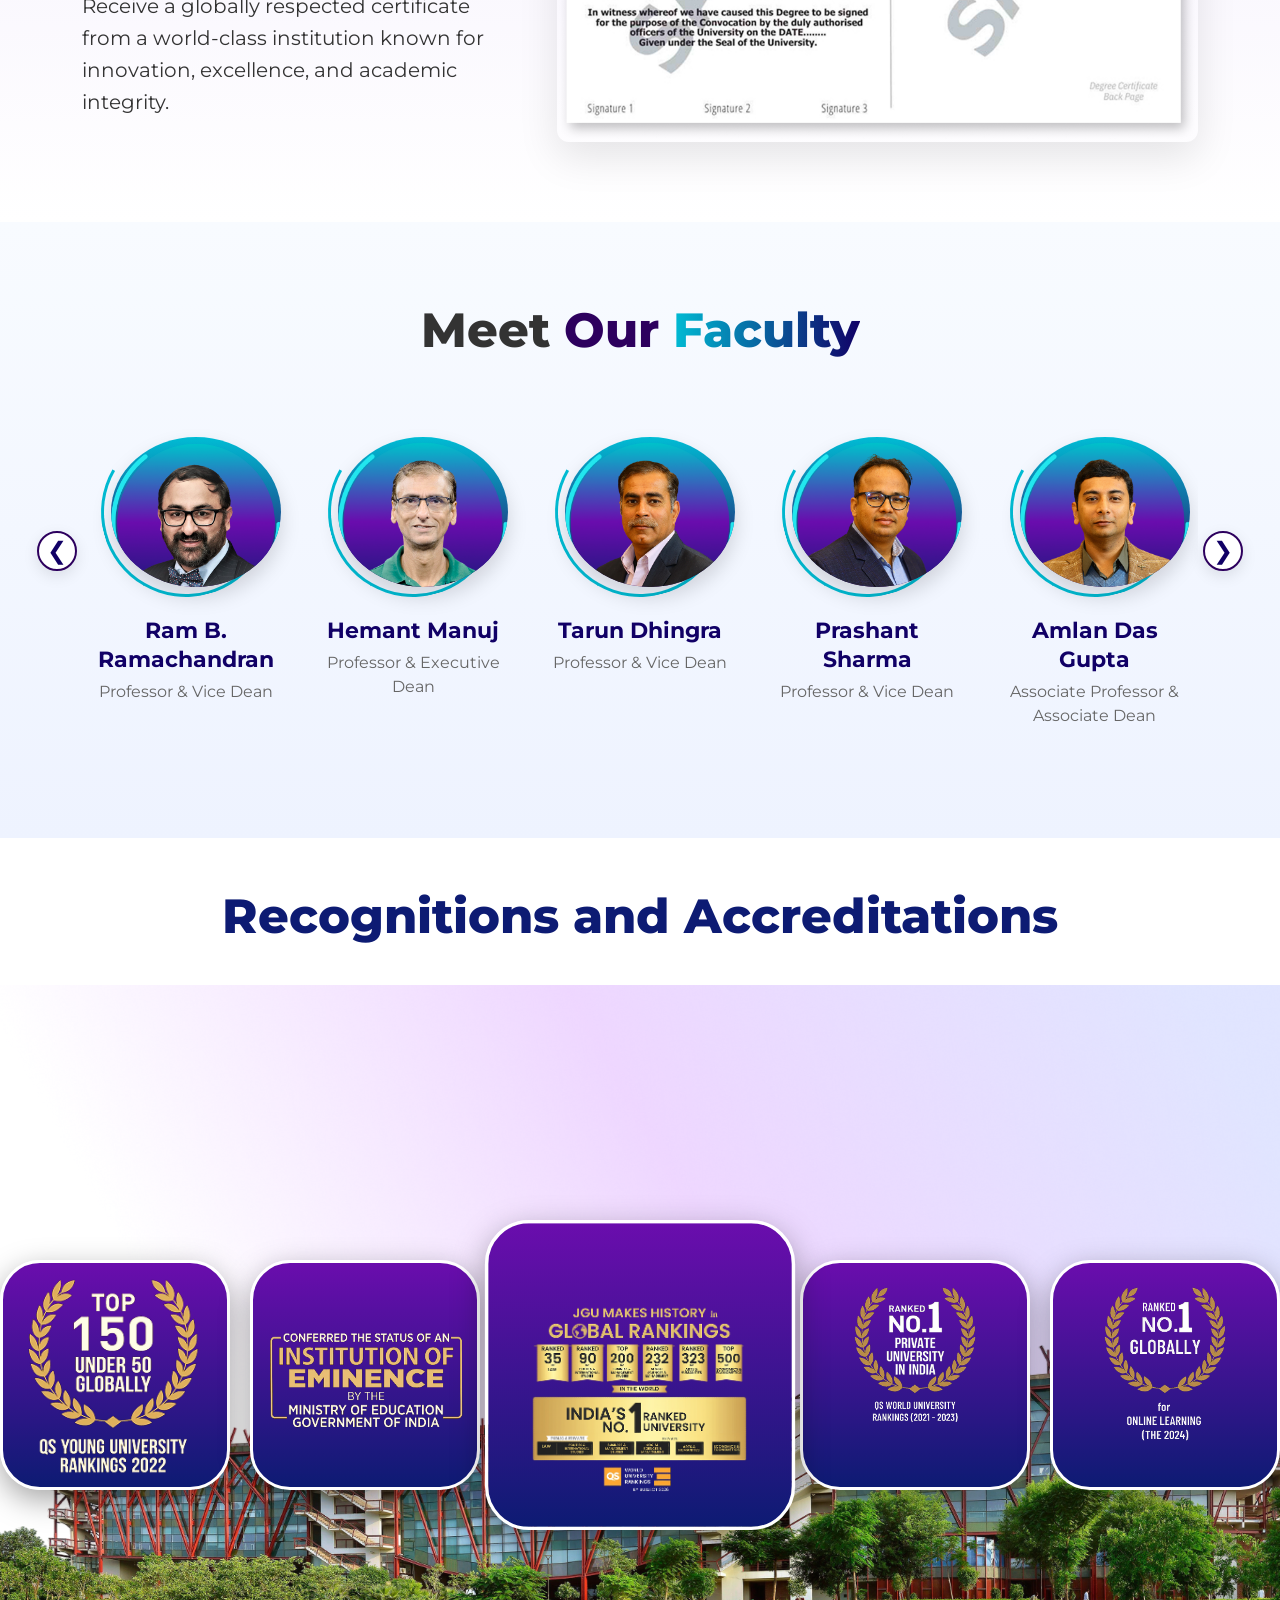
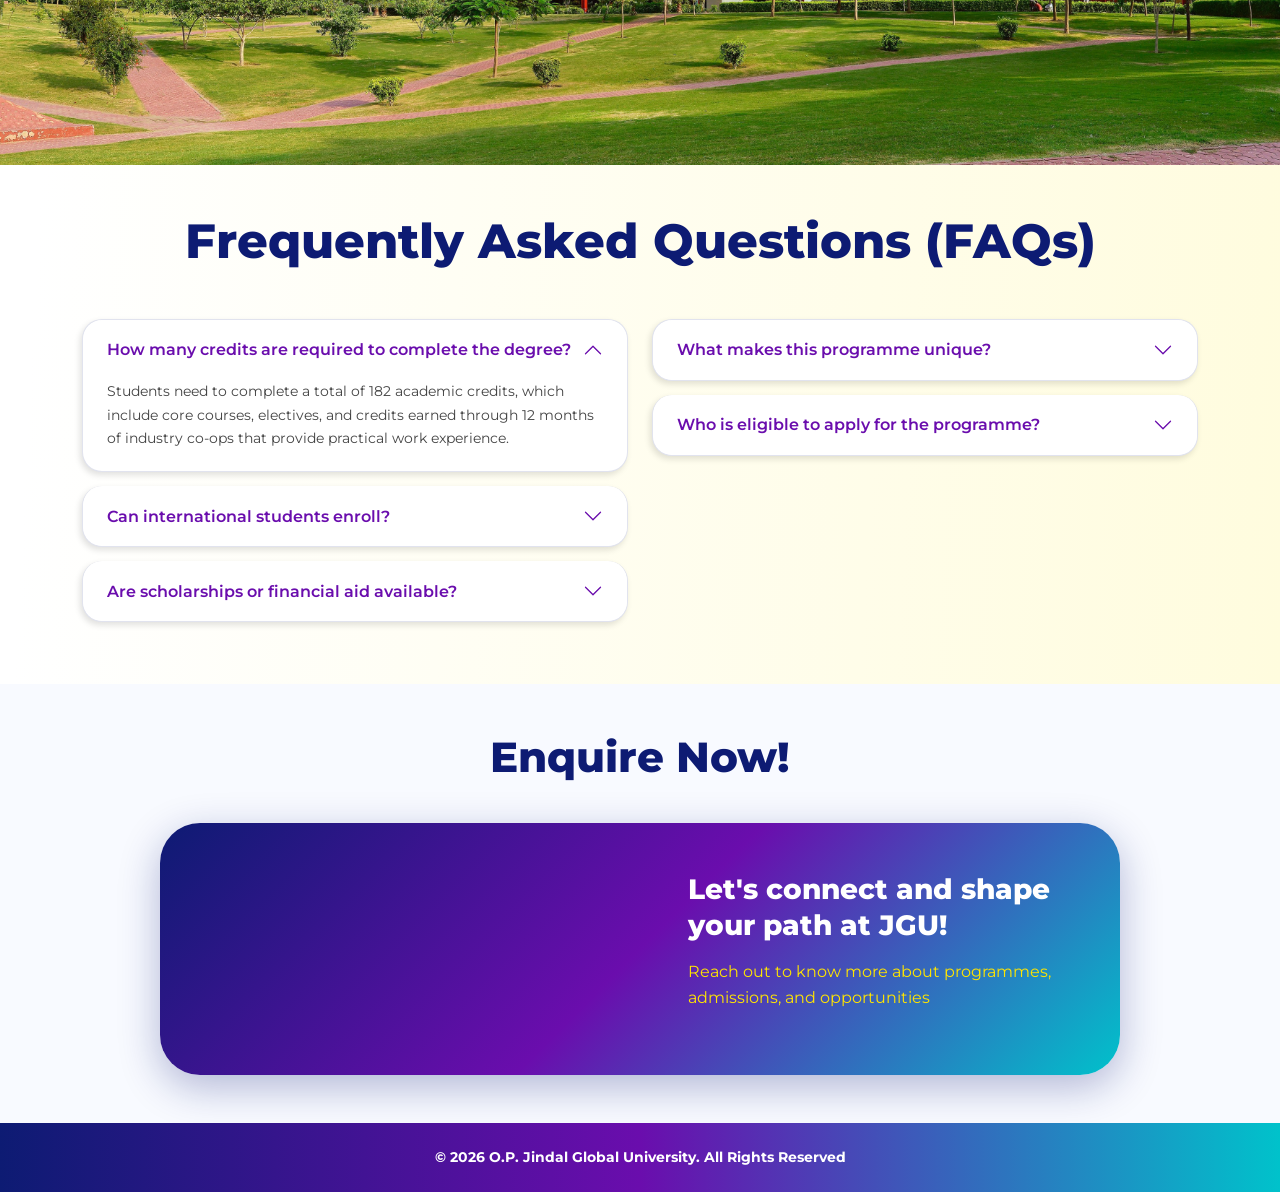
==== commit 402c09c7: "Fix enquire form consent checkbox not clickable The decorative hero image is scaled 1.45x with z-ind" ====
--- a/index.html
+++ b/index.html
@@ -127,7 +127,7 @@
         <div class="hero-form-col">
           <div class="enquire-hero-card">
             <h3 class="enquire-hero-title">ENQUIRE HERE!</h3>
-<div class="npf_wgts" data-height="400px" data-w="b53f361985b0c51486867f157f0f371a"></div>          </div>
+<div class="npf_wgts" data-height="650px" data-w="b53f361985b0c51486867f157f0f371a"></div>          </div>
         </div>
 
       </div>
@@ -1014,7 +1014,7 @@
 
           <!-- Form -->
           <div class="col-lg-6 col-md-12 enquire-form-left p-4 p-lg-5">
-<div class="npf_wgts" data-height="400px" data-w="b53f361985b0c51486867f157f0f371a"></div>          </div>
+<div class="npf_wgts" data-height="650px" data-w="b53f361985b0c51486867f157f0f371a"></div>          </div>
 
           <!-- Info -->
           <div class="col-lg-6 col-md-12 enquire-form-right p-4 p-lg-5 d-flex flex-column justify-content-center">
--- a/css/style.css
+++ b/css/style.css
@@ -30,7 +30,7 @@
 }
 
 .header-logo-img {
-  height: 85px;
+  height: 120px;
   object-fit: contain;
   display: block;
 }
@@ -90,15 +90,16 @@
   max-width: 650px;
   object-fit: contain;
   display: block;
-  margin-bottom: -220px; 
+  margin-bottom: -220px;
   transform: translateX(30px) scale(1.45);
   transform-origin: bottom center;
   position: relative;
   z-index: 15;
+  pointer-events: none; /* decorative image's scaled box overlaps the enquire form; without this it silently blocks clicks (e.g. the consent checkbox) on transparent PNG areas */
 }
 
 .hero-title {
-  font-size: 46px;
+  font-size: 50px;
   line-height: 1.15;
   margin-bottom: 14px;
   letter-spacing: -1px;
@@ -116,8 +117,8 @@
 }
 
 .hero-subtext {
-  font-size: 20px;
-  color: #666;
+  font-size: 24px;
+  color: #000;
   line-height: 1.4;
   font-weight: 400;
   margin-bottom: 65px;
@@ -125,7 +126,7 @@
 .hero-subtext strong {
   color: #000;
   font-weight: 800;
-  font-size: 22px;
+  font-size: 26px;
 }
 
 .intro-btns {
@@ -141,9 +142,9 @@
   background: #00c2cb !important;
   color: #fff;
   font-weight: 700;
-  font-size: 18px;
-  padding: 12px 30px;
-  border: none;
+  font-size: 22px;
+  padding: 16px 40px;
+  border: none !important;
   border-radius: 6px;
   cursor: pointer;
   transition: all 0.3s ease;
@@ -439,7 +440,8 @@
   border-radius: 16px;
   padding: 30px 20px;
   box-shadow: 0 10px 30px rgba(0,0,0,0.15);
-  height: 340px;
+  min-height: 340px;   /* was fixed height: long descriptions spilled out of the box */
+  height: 100%;        /* fill the equal-height owl-stage cell so card bottoms align */
   display: flex;
   flex-direction: column;
   align-items: center;
@@ -474,6 +476,9 @@
   margin: 0;
 }
 
+.what-gain-carousel .owl-stage {
+  display: flex;   /* make all visible cards equal height so their bottoms line up */
+}
 .what-gain-carousel .owl-nav {
   display: none;
 }
@@ -497,29 +502,39 @@
   background: rgba(17, 0, 102, 0.4);
 }
 .fees-title {
-  font-size: 48px;
+  font-size: 56px;
   font-weight: 700;
   text-shadow: 0 2px 10px rgba(0,0,0,0.3);
 }
 .fees-table {
   width: 100%;
-  max-width: 900px;
-  border-collapse: collapse;
-  color: #fff;
-  border: 1px solid rgba(255,255,255,0.4);
+  max-width: 1100px;
+  border-collapse: separate;
+  border-spacing: 0;
+  color: #fff;
+  border: 2px solid rgba(255,255,255,0.8);
+  border-radius: 16px;
   background: rgba(255, 255, 255, 0.1);
   backdrop-filter: blur(10px);
+  overflow: hidden;
 }
 .fees-table th, .fees-table td {
-  border: 1px solid rgba(255,255,255,0.4);
-  padding: 25px 30px;
-  font-size: 18px;
+  border-bottom: 1px solid rgba(255,255,255,0.8);
+  border-right: 1px solid rgba(255,255,255,0.8);
+  padding: 30px 40px;
+  font-size: 20px;
+}
+.fees-table th:last-child, .fees-table td:last-child {
+  border-right: none;
+}
+.fees-table tr:last-child td {
+  border-bottom: none;
 }
 .fees-table th {
   color: #e6ff00;
   font-weight: 700;
   text-align: left;
-  font-size: 22px;
+  font-size: 26px;
 }
 .fees-table td {
   font-weight: 500;
@@ -540,19 +555,19 @@
 }
 .trusted-title {
   color: #110066;
-  font-size: 40px;
+  font-size: 48px;
   font-weight: 700;
   line-height: 1.3;
   margin-bottom: 20px;
 }
 .trusted-desc {
   color: #333;
-  font-size: 20px;
+  font-size: 24px;
   margin-bottom: 20px;
 }
 .trusted-italic {
   font-style: italic;
-  font-size: 18px;
+  font-size: 22px;
   margin-bottom: 20px;
 }
 .trusted-list {
@@ -565,7 +580,7 @@
   padding-left: 35px;
   margin-bottom: 15px;
   font-weight: 600;
-  font-size: 18px;
+  font-size: 22px;
   background: -webkit-linear-gradient(0deg, #110066, #00bcd4);
   -webkit-background-clip: text;
   -webkit-text-fill-color: transparent;
@@ -1057,17 +1072,16 @@
   position: relative;
   z-index: 2;
   width: 100%;
-  padding: 0 30px;
+  padding: 0 0px;
 }
 
 .recognitions-badges {
   display: flex;
-  gap: 12px;
   flex-wrap: nowrap;
-  justify-content: center;
+  justify-content: space-between;
   align-items: center;
   width: 100%;
-  max-width: 1500px;
+  max-width: 1700px;
   margin: 0 auto;
 }
 
@@ -1093,15 +1107,16 @@
    CARDS — badges 3,4,5 larger per client (checkmarks)
 ========================================= */
 .rec-badge {
-  flex: 0 0 18.5%;
+  flex: 0 0 18%;
   aspect-ratio: 1 / 1;
   display: flex;
   align-items: center;
   justify-content: center;
   padding: 12px;
-  background: linear-gradient(90deg, #6A0DAD 0%, #0d1b73 100%);
-  border-radius: 20px;
+  background: linear-gradient(180deg, #6A0DAD 0%, #0d1b73 100%);
+  border-radius: 40px;
   box-shadow: 0 10px 30px rgba(0, 0, 0, 0.35);
+  border: 3px solid #fff !important;
 }
 
 .rec-badge img {
@@ -1111,22 +1126,23 @@
 }
 
 .rec-badge-large {
-  flex: 0 0 19.5%;
+  flex: 0 0 18%;
 }
 
 .rec-badge-center {
-  flex: 0 0 22.5%;
+  flex: 0 0 22%;
   padding: 6px;
-  transform: scale(1.08);
+  transform: scale(1.1);
+  margin: 0;
   z-index: 10;
 }
 
 .rec-badge-center ~ .rec-badge-large {
-  flex: 0 0 19.5%;
+  flex: 0 0 18%;
 }
 
 .rec-badge-center ~ .rec-badge {
-  flex: 0 0 18.5%;
+  flex: 0 0 18%;
 }
 
 /* When inside mobile carousel */
@@ -1134,9 +1150,11 @@
 .owl-carousel .rec-badge-large, 
 .owl-carousel .rec-badge-center {
   flex: none !important;
-  max-width: 320px !important;
+  max-width: 90% !important;
   width: 100% !important;
   margin: 0 auto !important;
+  transform: none !important;
+  padding: 10px !important;
 }
 
 
@@ -1276,12 +1294,35 @@
 footer p { color: #fff; font-size: 14px; margin: 0; }
 
 /* ================================================
+   HERO — stack on laptops/tablets (≤1399px)
+   The 3-column hero (text + scaled image + form) only has room to
+   sit side-by-side on ≥1400px screens. Below that the container is
+   too narrow, so the no-wrap title and scale(1.45) image overlap
+   their neighbours. Stack the columns and neutralise the scaled
+   image for everything under 1400px. The ≥1400px design is untouched.
+================================================ */
+@media (max-width: 1399.98px) {
+  .hero-inner {
+    flex-direction: column;
+    flex-wrap: wrap;
+  }
+  .hero-text-col  { order: 1; width: 100%; }
+  .hero-form-col  { order: 2; width: 100%; margin-top: 30px; }
+  .hero-image-col { order: 3; width: 100%; display: flex; justify-content: center; }
+  .hero-title     { white-space: normal; }
+  .hero-person-img {
+    transform: none;
+    max-width: 400px;
+    margin: 30px auto 0 auto;
+    position: relative;
+    z-index: 5;
+  }
+}
+
+/* ================================================
    GLOBAL RESPONSIVENESS (MOBILE & TABLET)
 ================================================ */
 @media (max-width: 991px) {
-  .hero-inner {
-    flex-wrap: wrap;
-  }
   /* Typography Scaling */
   .hero-title {
     font-size: 42px !important;
